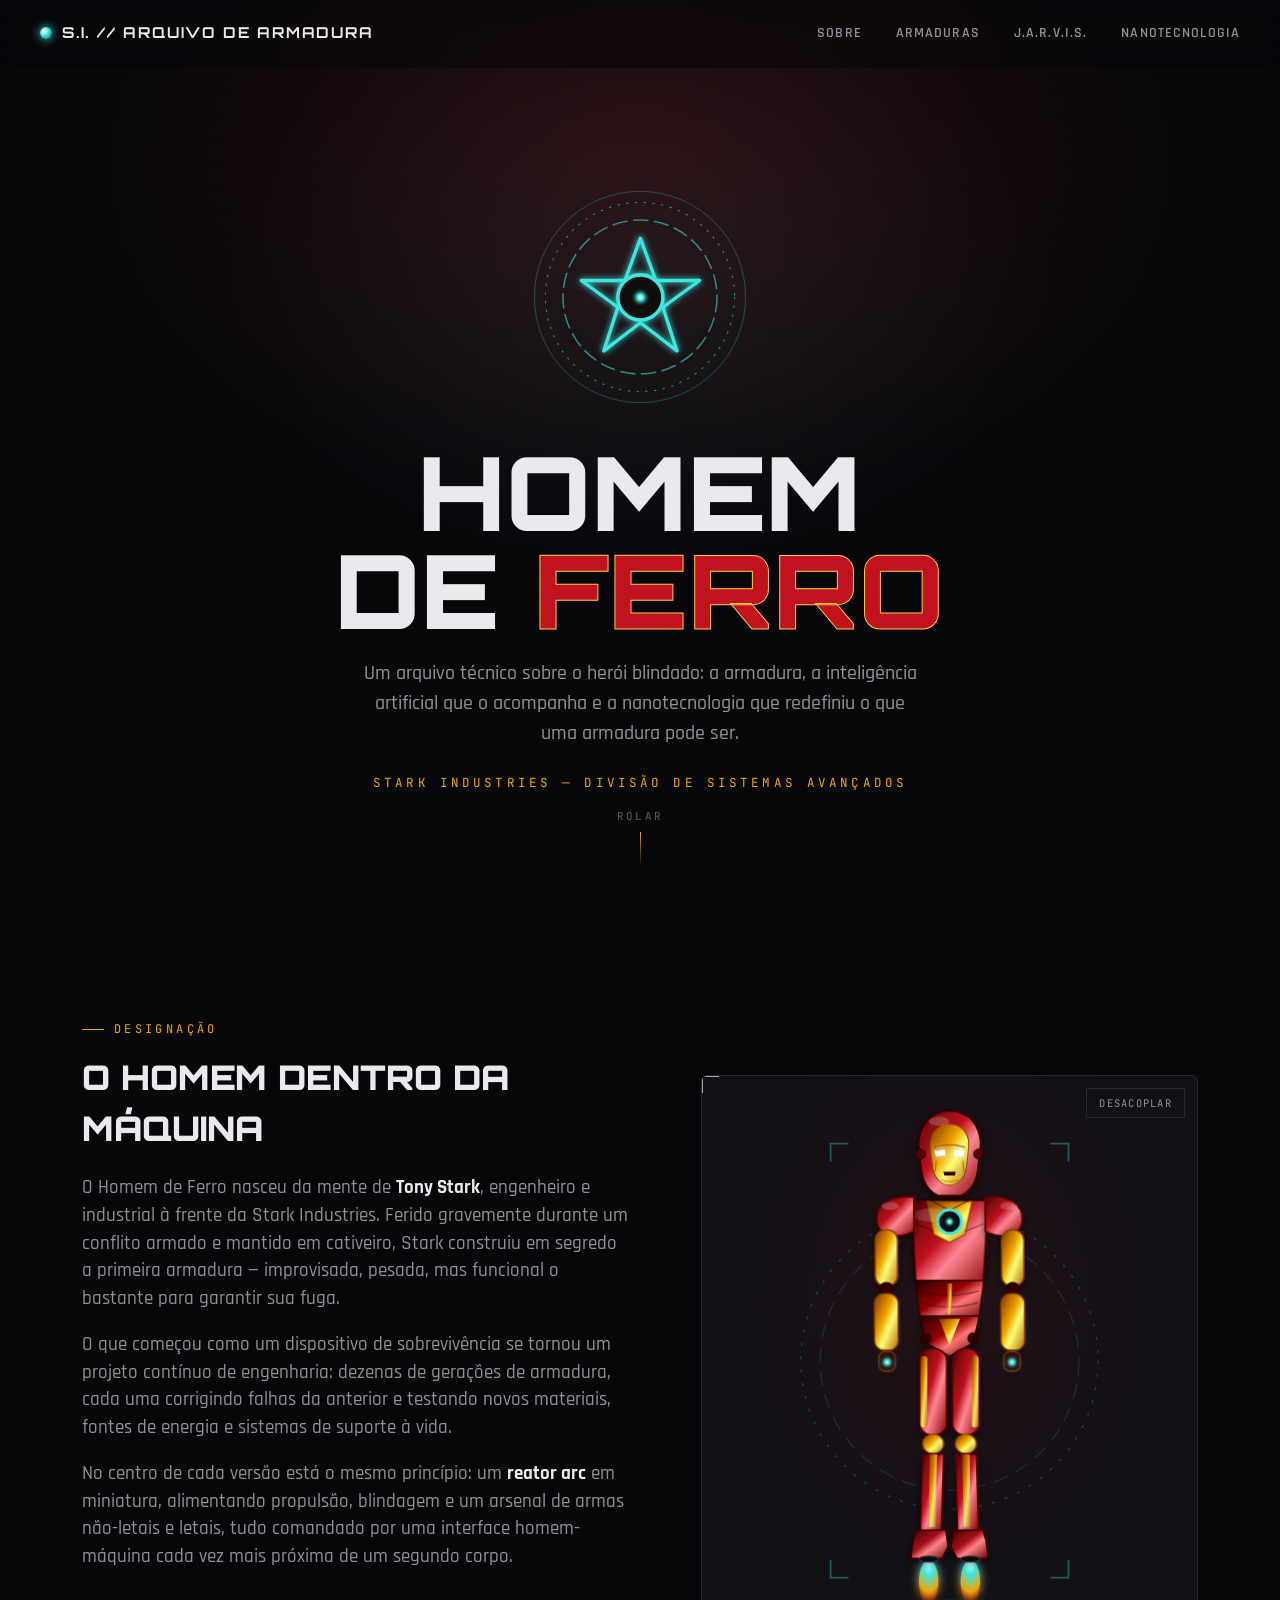
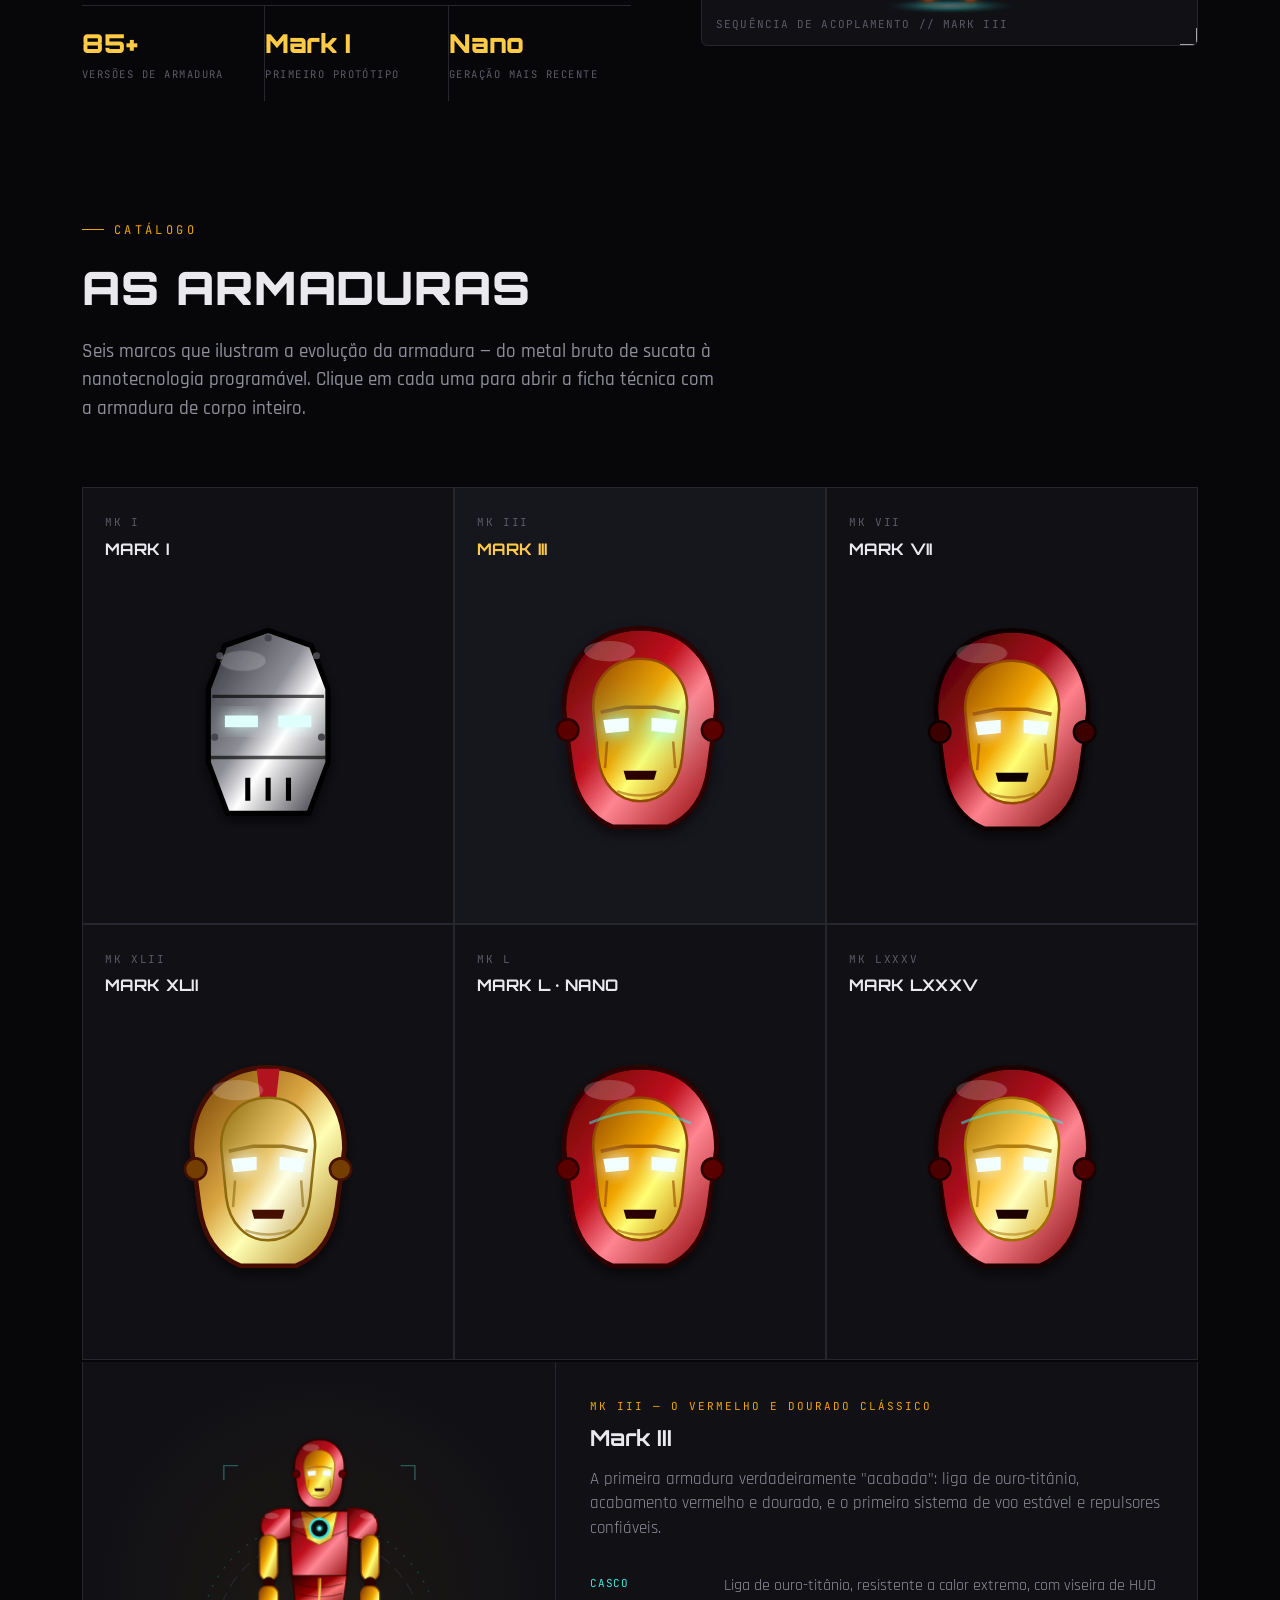
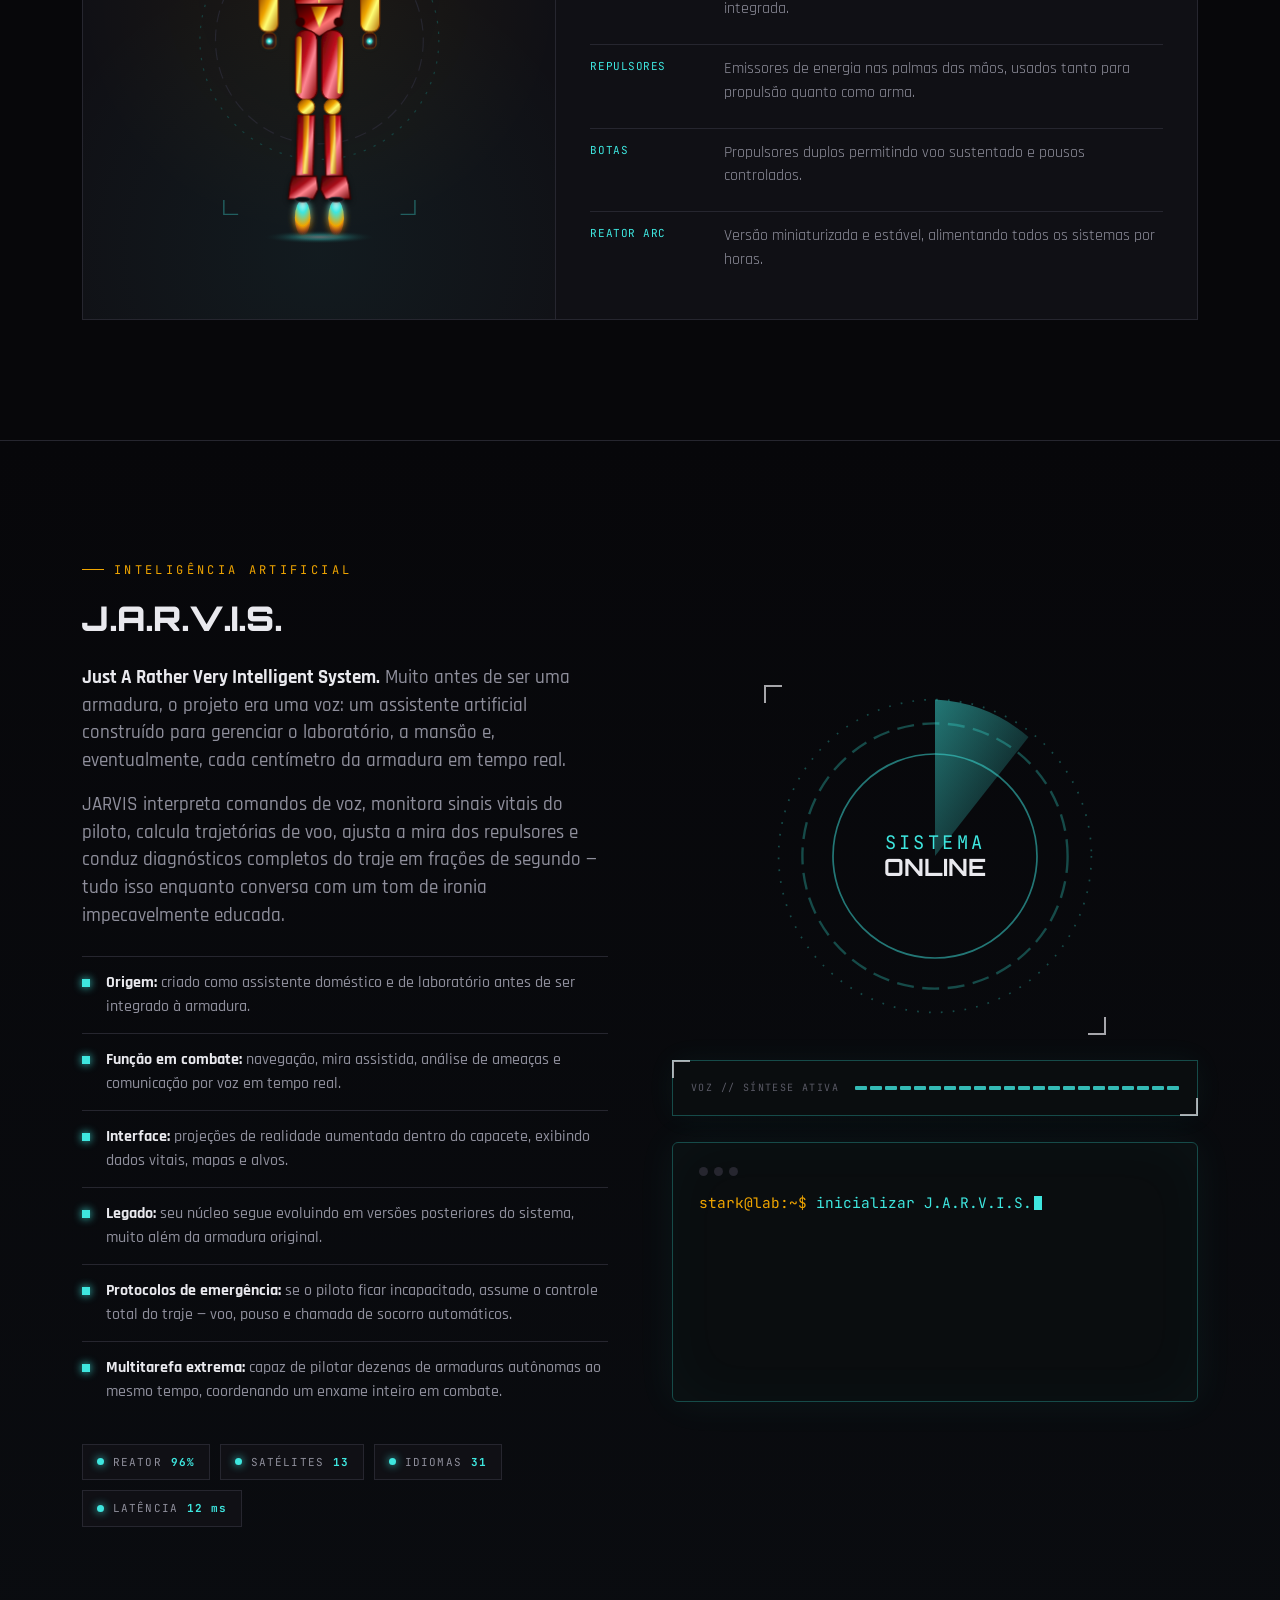
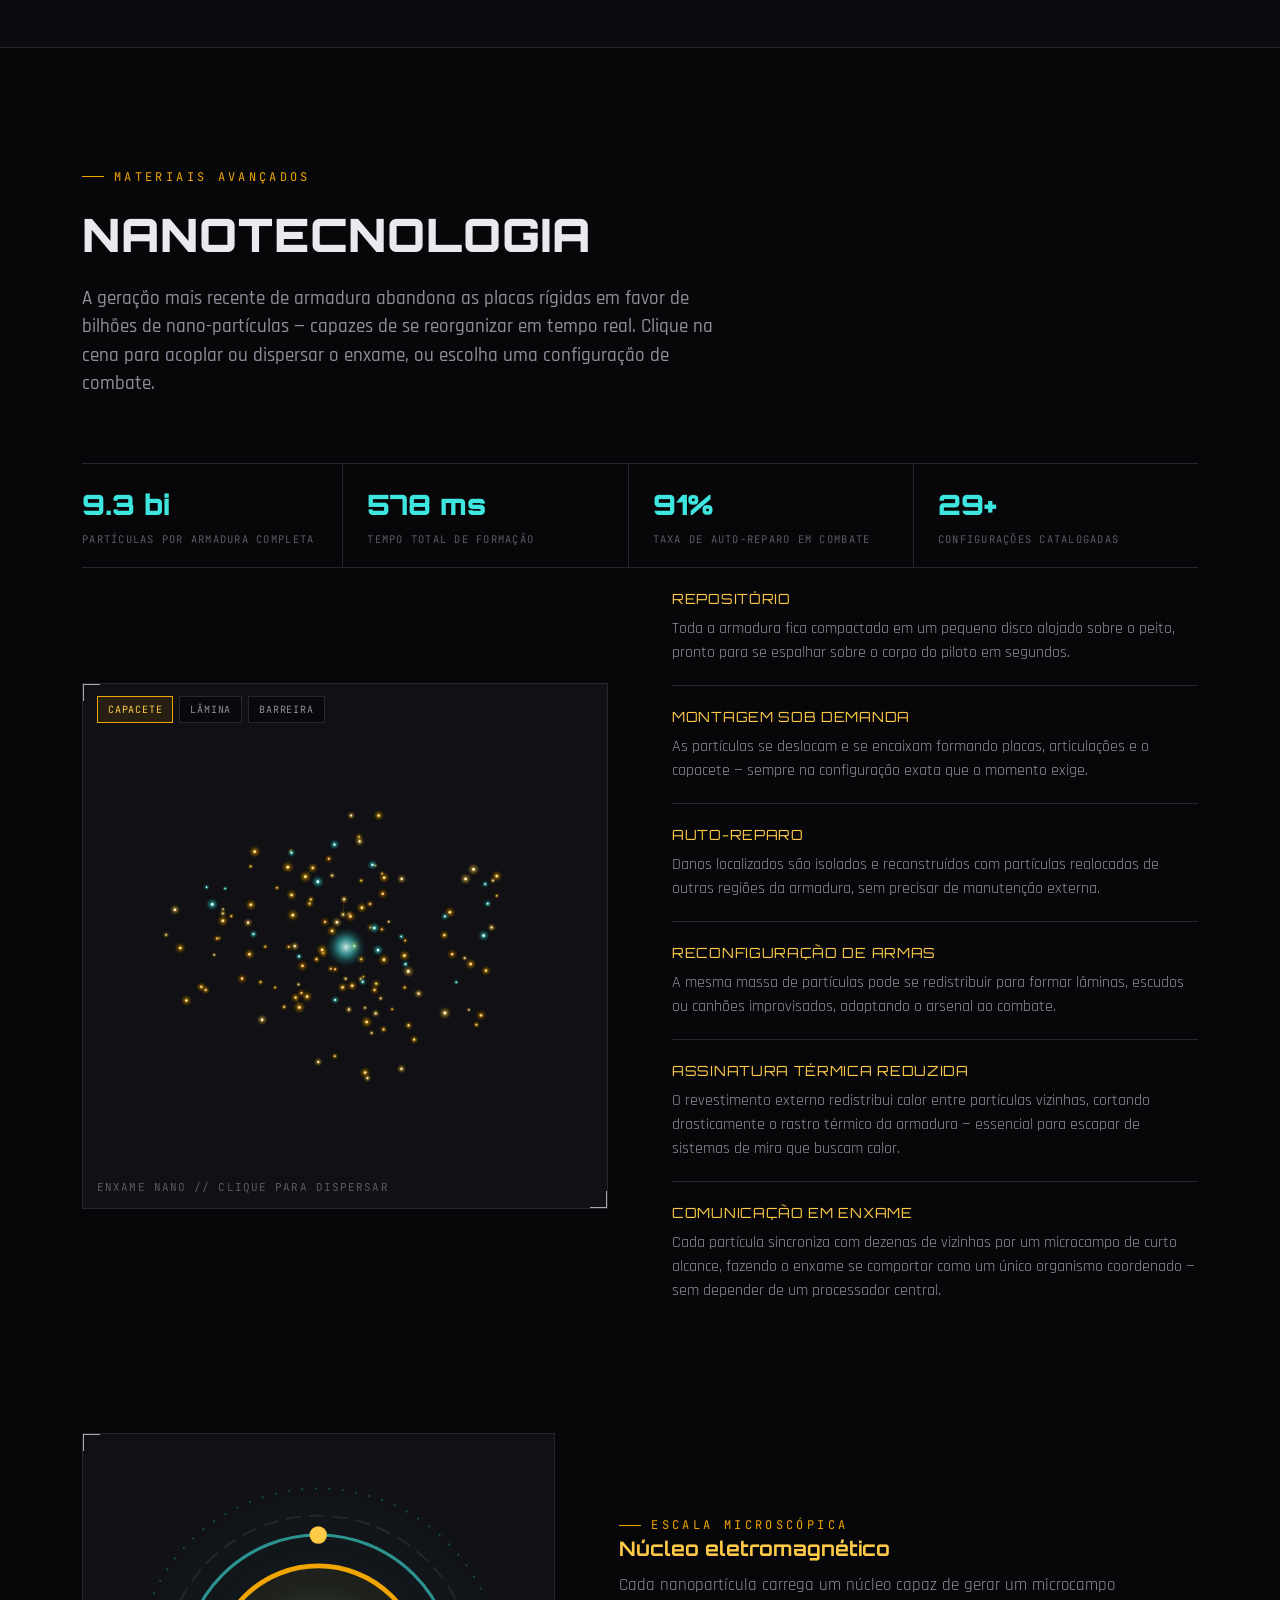
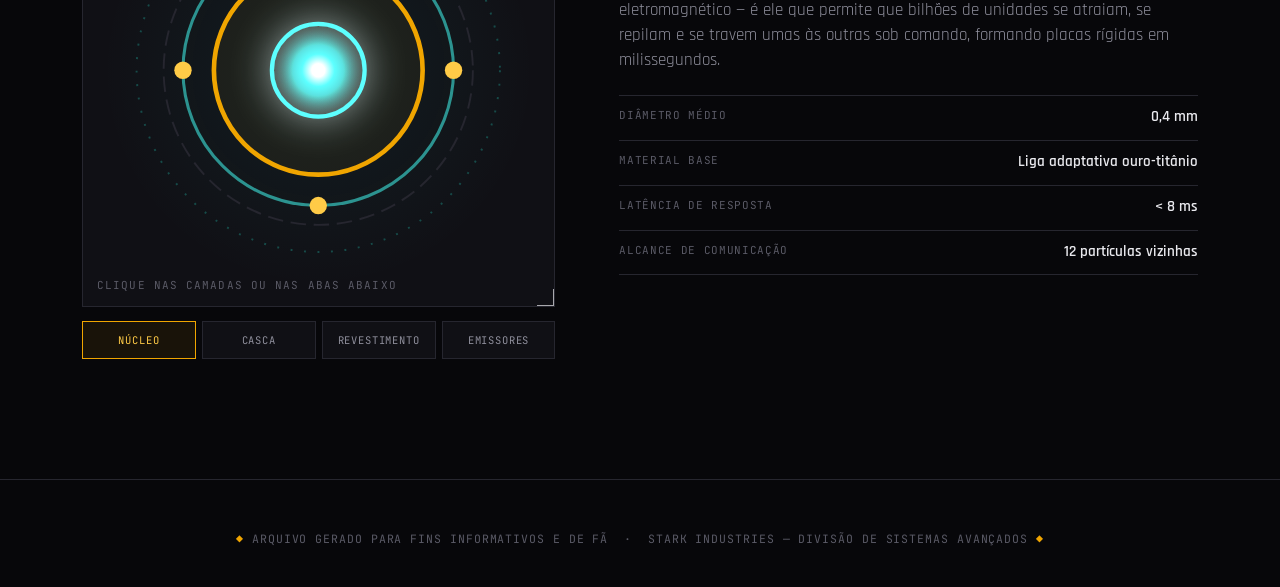
==== index.html @ cdb66a42 "Add files via upload" ====
<!DOCTYPE html>
<html lang="pt-BR">
<head>
<meta charset="UTF-8">
<meta name="viewport" content="width=device-width, initial-scale=1.0">
<title>HOMEM DE FERRO — Arquivo Técnico</title>

<!-- Favicon: reator arc em SVG inline, sem depender de arquivo externo -->
<link rel="icon" type="image/svg+xml" href="data:image/svg+xml,%3Csvg xmlns='http://www.w3.org/2000/svg' viewBox='0 0 100 100'%3E%3Crect width='100' height='100' fill='%2307070a'/%3E%3Cpolygon points='50,8 61,38 92,38 66,57 76,88 50,68 24,88 34,57 8,38 39,38' fill='none' stroke='%233ee6df' stroke-width='3'/%3E%3Ccircle cx='50' cy='50' r='15' fill='%230a0d0f' stroke='%233ee6df' stroke-width='3'/%3E%3Ccircle cx='50' cy='50' r='6' fill='%233ee6df'/%3E%3C/svg%3E">

<!-- Open Graph / redes sociais (WhatsApp, Discord, Facebook) -->
<meta property="og:type" content="website">
<meta property="og:url" content="https://homem-de-ferro-alpha.vercel.app/">
<meta property="og:title" content="HOMEM DE FERRO — Arquivo Técnico">
<meta property="og:description" content="Um arquivo técnico de fã sobre a armadura, o J.A.R.V.I.S. e a nanotecnologia. Stark Industries — Divisão de Sistemas Avançados.">
<meta property="og:image" content="https://homem-de-ferro-alpha.vercel.app/og-image.png">
<meta property="og:image:width" content="1200">
<meta property="og:image:height" content="630">
<meta property="og:locale" content="pt_BR">

<!-- Twitter / X -->
<meta name="twitter:card" content="summary_large_image">
<meta name="twitter:title" content="HOMEM DE FERRO — Arquivo Técnico">
<meta name="twitter:description" content="Um arquivo técnico de fã sobre a armadura, o J.A.R.V.I.S. e a nanotecnologia.">
<meta name="twitter:image" content="https://homem-de-ferro-alpha.vercel.app/og-image.png">

<style>
@import url('https://fonts.googleapis.com/css2?family=Orbitron:wght@500;700;900&family=Rajdhani:wght@400;500;600;700&family=JetBrains+Mono:wght@400;500;700&display=swap');

:root{
  --bg:#07070a;
  --bg-panel:#101015;
  --bg-panel-2:#16161d;
  --line:#26262f;
  --stark-red:#c1121f;
  --stark-red-dim:#5c0a10;
  --gold:#f0a500;
  --gold-bright:#ffcb47;
  --cyan:#3ee6df;
  --cyan-dim:#164b49;
  --text:#e9e9ee;
  --text-dim:#8f8f9c;
  --text-faint:#5a5a66;
}
*{box-sizing:border-box; margin:0; padding:0;}
html{scroll-behavior:smooth;}
body{
  background:var(--bg);
  color:var(--text);
  font-family:'Rajdhani', sans-serif;
  font-size:18px;
  line-height:1.5;
  overflow-x:hidden;
}
::selection{background:var(--stark-red); color:#fff;}

h1,h2,h3,.font-display{font-family:'Orbitron', sans-serif;}
.mono{font-family:'JetBrains Mono', monospace;}

@media (prefers-reduced-motion: reduce){
  *{animation-duration:0.01ms !important; animation-iteration-count:1 !important; transition-duration:0.01ms !important;}
}

/* ---------- utility ---------- */
.wrap{max-width:1180px; margin:0 auto; padding:0 32px;}
@media(max-width:640px){.wrap{padding:0 20px;}}
.eyebrow{
  font-family:'JetBrains Mono', monospace;
  font-size:12px;
  letter-spacing:.28em;
  text-transform:uppercase;
  color:var(--gold);
  display:flex; align-items:center; gap:10px;
}
.eyebrow::before{content:""; width:22px; height:1px; background:var(--gold);}
.section{padding:120px 0; position:relative;}
.section-head{max-width:640px; margin-bottom:64px;}
.section-head h2{font-size:clamp(30px,4vw,46px); font-weight:900; letter-spacing:.02em; margin:14px 0 16px; text-transform:uppercase;}
.section-head p{color:var(--text-dim); font-size:19px; font-weight:500;}
@media(max-width:640px){
  .section{padding:72px 0;}
  .section-head{margin-bottom:40px;}
  .section-head p{font-size:17px;}
}
.corner-frame{position:relative;}
.corner-frame::before,.corner-frame::after{content:""; position:absolute; width:16px; height:16px; border-color:var(--gold); opacity:.7;}
.corner-frame::before{top:-1px; left:-1px; border-top:2px solid; border-left:2px solid;}
.corner-frame::after{bottom:-1px; right:-1px; border-bottom:2px solid; border-right:2px solid;}

/* ---------- scanline overlay ---------- */
.scan-overlay{
  pointer-events:none; position:fixed; inset:0; z-index:60; opacity:.035;
  background:repeating-linear-gradient(to bottom, #fff 0px, #fff 1px, transparent 1px, transparent 3px);
  mix-blend-mode:overlay;
}

/* ---------- specular / metal helpers ---------- */
.specular-highlight{fill:#ffffff; mix-blend-mode:screen; pointer-events:none;}

/* ---------- nav ---------- */
nav{
  position:fixed; top:0; left:0; right:0; z-index:50;
  display:flex; align-items:center; justify-content:space-between;
  padding:22px 40px;
  backdrop-filter:blur(10px);
  background:rgba(7,7,10,.55);
  border-bottom:1px solid transparent;
  transition:border-color .3s, background .3s;
}
nav.scrolled{border-bottom-color:var(--line); background:rgba(7,7,10,.85);}
.logo{display:flex; align-items:center; gap:10px; font-family:'Orbitron'; font-weight:700; font-size:15px; letter-spacing:.12em; color:var(--text); white-space:nowrap;}
@media(max-width:480px){.logo{font-size:11px; letter-spacing:.06em; gap:7px;}}
.logo .dot{width:12px; height:12px; border-radius:50%; background:radial-gradient(circle at 35% 35%, #fff, var(--cyan) 40%, var(--cyan-dim)); box-shadow:0 0 10px var(--cyan);}
.navlinks{display:flex; gap:34px; font-size:14px; letter-spacing:.08em; text-transform:uppercase;}
.navlinks .navlink{background:none; border:none; padding:0; font:inherit; color:var(--text-dim); text-decoration:none; font-weight:600; transition:color .2s; position:relative; cursor:pointer; text-transform:uppercase; letter-spacing:.08em;}
.navlinks .navlink:hover{color:var(--gold-bright);}

.nav-burger{display:none; flex-direction:column; justify-content:center; gap:5px; width:32px; height:32px; background:none; border:none; cursor:pointer; padding:0;}
.nav-burger span{display:block; width:100%; height:2px; background:var(--text); transition:transform .25s ease, opacity .25s ease;}
.nav-burger[aria-expanded="true"] span:nth-child(1){transform:translateY(7px) rotate(45deg);}
.nav-burger[aria-expanded="true"] span:nth-child(2){opacity:0;}
.nav-burger[aria-expanded="true"] span:nth-child(3){transform:translateY(-7px) rotate(-45deg);}

@media(max-width:760px){
  nav{padding:18px 20px;}
  .nav-burger{display:flex;}
  .navlinks{
    display:flex; flex-direction:column; gap:0; position:absolute; top:100%; left:0; right:0;
    background:rgba(7,7,10,.97); border-bottom:1px solid var(--line);
    max-height:0; overflow:hidden; opacity:0; transition:max-height .35s ease, opacity .3s ease;
  }
  .navlinks.open{max-height:320px; opacity:1;}
  .navlinks .navlink{padding:16px 24px; width:100%; text-align:left; border-top:1px solid var(--line); font-size:15px;}
}

/* ---------- hero ---------- */
.hero{
  min-height:100svh; display:flex; flex-direction:column; align-items:center; justify-content:center;
  position:relative; text-align:center; padding:140px 24px 60px;
  background:
    radial-gradient(ellipse 900px 600px at 50% 18%, rgba(193,18,31,.18), transparent 60%),
    radial-gradient(ellipse 700px 500px at 50% 30%, rgba(62,230,223,.08), transparent 60%),
    var(--bg);
}
.hero::before{ /* subtle grid */
  content:""; position:absolute; inset:0; opacity:.35;
  background-image:linear-gradient(rgba(255,255,255,.025) 1px, transparent 1px), linear-gradient(90deg, rgba(255,255,255,.025) 1px, transparent 1px);
  background-size:52px 52px;
  mask-image:radial-gradient(ellipse 700px 500px at 50% 30%, black, transparent 75%);
}
.reactor-wrap{position:relative; width:220px; height:220px; margin-bottom:36px; cursor:pointer;}
@media(max-width:480px){
  .hero{padding:110px 20px 50px;}
  .reactor-wrap{width:150px; height:150px; margin-bottom:24px;}
}
.reactor-rings{width:100%; height:100%;}
.reactor-rings .ring{fill:none; stroke:var(--cyan); opacity:.55;}
.reactor-rings .r1{stroke-width:1; stroke-dasharray:2 6; animation:spin 24s linear infinite;}
.reactor-rings .r2{stroke-width:1.4; stroke-dasharray:14 5; animation:spin 16s linear infinite reverse;}
.reactor-rings .r3{stroke-width:.8; opacity:.3; animation:spin 40s linear infinite;}
@keyframes spin{to{transform:rotate(360deg);}}
.reactor-core{position:absolute; inset:0; display:flex; align-items:center; justify-content:center;}
.reactor-core svg{width:64%; height:64%;}
.reactor-core .glow{animation:pulse 2.6s ease-in-out infinite;}
@keyframes pulse{
  0%,100%{filter:drop-shadow(0 0 10px var(--cyan)) drop-shadow(0 0 26px rgba(62,230,223,.5));}
  50%{filter:drop-shadow(0 0 20px var(--cyan)) drop-shadow(0 0 46px rgba(62,230,223,.75));}
}
.hero-title{font-size:clamp(44px,8vw,104px); font-weight:900; letter-spacing:.01em; line-height:.95; text-transform:uppercase;}
.hero-title .accent{color:var(--stark-red); -webkit-text-stroke:1px var(--gold-bright); }
.hero-sub{margin-top:20px; max-width:560px; color:var(--text-dim); font-size:20px; font-weight:500;}
.hero-tag{margin-top:26px; font-family:'JetBrains Mono'; font-size:12.5px; letter-spacing:.25em; color:var(--gold); text-transform:uppercase;}
.scroll-cue{position:absolute; bottom:34px; left:50%; transform:translateX(-50%); display:flex; flex-direction:column; align-items:center; gap:8px; color:var(--text-faint); font-family:'JetBrains Mono'; font-size:11px; letter-spacing:.2em;}
.scroll-cue .bar{width:1px; height:34px; background:linear-gradient(var(--gold), transparent); animation:dropcue 1.8s ease-in-out infinite;}
@keyframes dropcue{0%{opacity:0; transform:translateY(-8px);}50%{opacity:1;}100%{opacity:0; transform:translateY(8px);}}

/* ---------- about / suit-up ---------- */
.about-grid{display:grid; grid-template-columns:1.05fr .95fr; gap:70px; align-items:center;}
@media(max-width:900px){.about-grid{grid-template-columns:1fr;}}
.about-text p{color:var(--text-dim); font-size:18.5px; margin-bottom:18px; font-weight:500;}
.about-text strong{color:var(--text); font-weight:700;}
.stat-row{display:flex; gap:0; margin-top:34px; border-top:1px solid var(--line);}
.stat{flex:1; padding:18px 0; border-right:1px solid var(--line);}
.stat:last-child{border-right:none;}
.stat .num{font-family:'Orbitron'; font-weight:900; font-size:26px; color:var(--gold-bright);}
.stat .lbl{font-family:'JetBrains Mono'; font-size:10.5px; letter-spacing:.14em; color:var(--text-faint); text-transform:uppercase; margin-top:4px;}

.suitup-stage{
  position:relative; aspect-ratio:1/1.15; background:radial-gradient(ellipse at 50% 40%, rgba(193,18,31,.10), transparent 65%), var(--bg-panel);
  border:1px solid var(--line); border-radius:6px; overflow:hidden;
  display:flex; align-items:center; justify-content:center;
}
.suitup-stage svg{height:94%; width:auto; max-width:100%;}
.stage-caption{position:absolute; left:14px; bottom:12px; font-family:'JetBrains Mono'; font-size:11px; color:var(--text-faint); letter-spacing:.1em;}
.stage-btn{position:absolute; top:12px; right:12px; background:transparent; border:1px solid var(--line); color:var(--text-dim); font-family:'JetBrains Mono'; font-size:10.5px; letter-spacing:.12em; padding:7px 12px; cursor:pointer; text-transform:uppercase; transition:all .2s; z-index:2;}
.stage-btn:hover{border-color:var(--gold); color:var(--gold-bright);}

/* ---------- armors ---------- */
.armor-grid{display:grid; grid-template-columns:repeat(3,1fr); gap:2px; background:var(--line); border:1px solid var(--line);}
@media(max-width:860px){.armor-grid{grid-template-columns:repeat(2,1fr);}}
@media(max-width:560px){.armor-grid{grid-template-columns:1fr;}}
.armor-card{
  background:var(--bg-panel); padding:26px 22px 22px; cursor:pointer; position:relative;
  transition:background .2s;
}
.armor-card:hover, .armor-card.active{background:var(--bg-panel-2);}
.armor-card .mark-id{font-family:'JetBrains Mono'; font-size:11px; color:var(--text-faint); letter-spacing:.15em;}
.armor-card .mark-name{font-family:'Orbitron'; font-size:16px; font-weight:700; margin:6px 0 14px; text-transform:uppercase; letter-spacing:.02em;}
.armor-card .icon-box{width:100%; aspect-ratio:1/1; display:flex; align-items:center; justify-content:center; position:relative; overflow:hidden;}
.armor-card .icon-box::after{
  content:""; position:absolute; left:6%; right:6%; top:6%; height:2px;
  background:linear-gradient(90deg, transparent, rgba(62,230,223,.85), transparent);
  opacity:0; pointer-events:none;
}
.armor-card:hover .icon-box::after{opacity:1; animation:cardScan 1.6s ease-in-out infinite;}
@keyframes cardScan{0%{top:6%;}50%{top:92%;}100%{top:6%;}}
.armor-card svg{width:78%; height:78%; transition:filter .25s, transform .35s cubic-bezier(.2,.8,.3,1.2);}
.armor-card:hover svg{filter:brightness(1.12); transform:translateY(-4px);}
.armor-card.active svg{transform:translateY(-2px);}
.armor-card .hd-eye{transition:filter .25s;}
.armor-card:hover .hd-eye, .armor-card.active .hd-eye{filter:drop-shadow(0 0 3px #9ffffa) drop-shadow(0 0 9px #3ee6df);}
.armor-card.active .mark-name{color:var(--gold-bright);}

.armor-detail{
  margin-top:2px; border:1px solid var(--line); border-top:none; background:var(--bg-panel);
  display:grid; grid-template-columns:.85fr 1.15fr; overflow:hidden;
  max-height:0; opacity:0; transition:max-height .45s ease, opacity .35s ease;
}
.armor-detail.open{max-height:1400px; opacity:1;}
@media(max-width:800px){.armor-detail{grid-template-columns:1fr;}}
.armor-detail-visual{
  position:relative; padding:34px 20px; display:flex; align-items:center; justify-content:center;
  border-right:1px solid var(--line); min-height:480px;
  background:radial-gradient(circle at 50% 42%, rgba(240,165,0,.06), transparent 60%), radial-gradient(circle at 50% 88%, rgba(62,230,223,.05), transparent 55%);
}
@media(max-width:800px){.armor-detail-visual{border-right:none; border-bottom:1px solid var(--line);}}
.armor-detail-visual svg{width:auto; height:430px; max-width:100%;}
.armor-detail-info{padding:36px 34px;}
.armor-detail-info .desig{font-family:'JetBrains Mono'; font-size:11px; letter-spacing:.18em; color:var(--gold); text-transform:uppercase; margin-bottom:6px;}
.armor-detail-info h4{font-family:'Orbitron'; font-size:22px; margin-bottom:14px;}
.armor-detail-info>p{color:var(--text-dim); font-size:16.5px; margin-bottom:20px;}
.part-list{list-style:none; display:flex; flex-direction:column; gap:12px;}
.part-list li{display:flex; gap:14px; padding:12px 0; border-top:1px solid var(--line);}
.part-list li:first-child{border-top:none;}
.part-tag{font-family:'JetBrains Mono'; font-size:11px; color:var(--cyan); min-width:120px; letter-spacing:.05em; padding-top:1px;}
.part-desc{color:var(--text-dim); font-size:15.5px; flex:1;}
.part-desc strong{color:var(--text); font-weight:700;}
@media(max-width:520px){
  .armor-detail-visual{min-height:auto; padding:26px 12px;}
  .armor-detail-visual svg{height:300px;}
  .armor-detail-info{padding:28px 20px;}
  .part-list li{flex-direction:column; gap:5px;}
  .part-tag{min-width:0;}
}

/* ---------- full-body armor rig (ficha técnica + palco de acoplamento) ---------- */
.fb-float{animation:fbFloat 4.6s ease-in-out infinite;}
@keyframes fbFloat{0%,100%{transform:translateY(0);}50%{transform:translateY(-8px);}}
.fb-scene .fb-part, .fb-scene .fb-sub-l, .fb-scene .fb-sub-r{transform-box:fill-box; transform-origin:center;}
.fb-scene .fb-part{opacity:0;}

/* montagem: cada região chega de uma direção, capacete por último (estilo suit-up do filme) */
.fb-scene.assembled .fb-d1{animation:fbInCore .55s cubic-bezier(.18,.85,.24,1.12) both; animation-delay:.05s;}
.fb-scene.assembled .fb-d3{animation:fbInFade .5s ease both; animation-delay:.18s;}
.fb-scene.assembled .fb-d3 .fb-sub-l{animation:fbInLeft .5s cubic-bezier(.18,.85,.24,1.12) both; animation-delay:.18s;}
.fb-scene.assembled .fb-d3 .fb-sub-r{animation:fbInRight .5s cubic-bezier(.18,.85,.24,1.12) both; animation-delay:.18s;}
.fb-scene.assembled .fb-d4{animation:fbInFade .55s ease both; animation-delay:.32s;}
.fb-scene.assembled .fb-d4 .fb-sub-l{animation:fbInLeft .55s cubic-bezier(.18,.85,.24,1.12) both; animation-delay:.32s;}
.fb-scene.assembled .fb-d4 .fb-sub-r{animation:fbInRight .55s cubic-bezier(.18,.85,.24,1.12) both; animation-delay:.32s;}
.fb-scene.assembled .fb-d5{animation:fbInCore .45s cubic-bezier(.18,.85,.24,1.12) both; animation-delay:.44s;}
.fb-scene.assembled .fb-d6{animation:fbInBottom .5s cubic-bezier(.18,.85,.24,1.12) both; animation-delay:.54s;}
.fb-scene.assembled .fb-d7{animation:fbInBottom .55s cubic-bezier(.18,.85,.24,1.12) both; animation-delay:.64s;}
.fb-scene.assembled .fb-d2{animation:fbInTop .6s cubic-bezier(.18,.85,.24,1.12) both; animation-delay:.82s;}
@keyframes fbInCore{0%{opacity:0; transform:scale(.7);}70%{opacity:1; transform:scale(1.03);}100%{opacity:1; transform:none;}}
@keyframes fbInTop{0%{opacity:0; transform:translateY(-70px) scale(.9);}70%{opacity:1; transform:translateY(4px) scale(1.01);}100%{opacity:1; transform:none;}}
@keyframes fbInBottom{0%{opacity:0; transform:translateY(60px) scale(.92);}70%{opacity:1; transform:translateY(-3px);}100%{opacity:1; transform:none;}}
@keyframes fbInFade{0%{opacity:0;}100%{opacity:1;}}
@keyframes fbInLeft{0%{transform:translateX(-52px) rotate(-6deg);}70%{transform:translateX(4px);}100%{transform:none;}}
@keyframes fbInRight{0%{transform:translateX(52px) rotate(6deg);}70%{transform:translateX(-4px);}100%{transform:none;}}

/* desacoplamento: capacete sai primeiro, torso por último */
.fb-scene.disarming .fb-part{animation:fbOut .45s ease both;}
.fb-scene.disarming .fb-d2{animation-delay:0s;}
.fb-scene.disarming .fb-d7{animation-delay:.1s;}
.fb-scene.disarming .fb-d6{animation-delay:.18s;}
.fb-scene.disarming .fb-d5{animation-delay:.26s;}
.fb-scene.disarming .fb-d4{animation:fbOutFade .45s ease both; animation-delay:.34s;}
.fb-scene.disarming .fb-d4 .fb-sub-l{animation:fbOutLeft .45s ease both; animation-delay:.34s;}
.fb-scene.disarming .fb-d4 .fb-sub-r{animation:fbOutRight .45s ease both; animation-delay:.34s;}
.fb-scene.disarming .fb-d3{animation:fbOutFade .45s ease both; animation-delay:.42s;}
.fb-scene.disarming .fb-d3 .fb-sub-l{animation:fbOutLeft .45s ease both; animation-delay:.42s;}
.fb-scene.disarming .fb-d3 .fb-sub-r{animation:fbOutRight .45s ease both; animation-delay:.42s;}
.fb-scene.disarming .fb-d1{animation-delay:.52s;}
@keyframes fbOut{0%{opacity:1; transform:none;}100%{opacity:0; transform:translateY(-46px) scale(.9);}}
@keyframes fbOutFade{0%{opacity:1;}100%{opacity:0;}}
@keyframes fbOutLeft{0%{transform:none;}100%{transform:translateX(-52px) rotate(-5deg);}}
@keyframes fbOutRight{0%{transform:none;}100%{transform:translateX(52px) rotate(5deg);}}

.fb-fx{opacity:0; transition:opacity .5s ease 1.2s;}
.fb-scene.assembled .fb-fx{opacity:1;}
.fb-scene.disarming .fb-fx{opacity:0; transition:opacity .15s ease 0s;}
.fb-flame{transform-box:fill-box; transform-origin:50% 0%; animation:fbFlame .24s ease-in-out infinite alternate;}
@keyframes fbFlame{from{transform:scaleY(.72) scaleX(.9); opacity:.65;} to{transform:scaleY(1.28) scaleX(1.06); opacity:1;}}
.fb-palm{animation:fbPalm 1.5s ease-in-out infinite;}
@keyframes fbPalm{0%,100%{opacity:.45;}50%{opacity:1;}}
.fb-eyes{animation:fbEyes 4.2s linear infinite;}
@keyframes fbEyes{0%,90%,96%,100%{opacity:1;}93%{opacity:.3;}}
.fb-reactor{animation:pulse 2.6s ease-in-out infinite;}
.fb-ring{transform-box:fill-box; transform-origin:center; animation:spin 22s linear infinite;}
.fb-ring2{transform-box:fill-box; transform-origin:center; animation:spin 34s linear infinite reverse;}
.fb-seam{animation:fbSeam 2.8s ease-in-out infinite;}
@keyframes fbSeam{0%,100%{opacity:.25;}50%{opacity:.8;}}
.fb-ground{transform-box:fill-box; transform-origin:center; animation:fbGround 4.6s ease-in-out infinite;}
@keyframes fbGround{0%,100%{opacity:.35; transform:scaleX(1);}50%{opacity:.6; transform:scaleX(.9);}}
.fb-shine{opacity:0; transform:translateX(-24px) skewX(-14deg);}
.fb-scene.assembled .fb-shine{animation:fbShine 5.5s ease-in-out 1.6s infinite;}
@keyframes fbShine{
  0%{transform:translateX(-24px) skewX(-14deg); opacity:0;}
  5%{opacity:.55;}
  13%{opacity:0;}
  100%{transform:translateX(80px) skewX(-14deg); opacity:0;}
}

/* ---------- jarvis ---------- */
.jarvis-section{background:linear-gradient(180deg, var(--bg) 0%, #0a0c10 100%); border-top:1px solid var(--line); border-bottom:1px solid var(--line);}
.jarvis-grid{display:grid; grid-template-columns:1fr 1fr; gap:64px; align-items:center;}
@media(max-width:900px){.jarvis-grid{grid-template-columns:1fr;}}
.terminal{
  background:#0a0d0f; border:1px solid var(--cyan-dim); border-radius:6px; padding:24px 26px; font-family:'JetBrains Mono'; font-size:14.5px;
  box-shadow:0 0 40px rgba(62,230,223,.06), inset 0 0 60px rgba(62,230,223,.03);
  min-height:260px;
}
.terminal .bar{display:flex; gap:6px; margin-bottom:16px;}
.terminal .bar span{width:9px; height:9px; border-radius:50%; background:var(--line);}
.term-line{color:var(--cyan); margin-bottom:10px; opacity:0; white-space:pre-wrap;}
.term-line.show{opacity:1;}
.term-line .caret{display:inline-block; width:8px; height:14px; background:var(--cyan); margin-left:2px; vertical-align:-2px; animation:blink 1s steps(1) infinite;}
@keyframes blink{50%{opacity:0;}}
.term-prompt{color:var(--gold);}

.hud-ring-wrap{position:relative; width:100%; max-width:340px; aspect-ratio:1/1; margin:0 auto;}
.hud-ring-wrap svg{width:100%; height:100%;}
.hud-ring-wrap .sweep{animation:spin 5s linear infinite; transform-origin:100px 100px;}
.hud-ring-wrap .ring-slow{animation:spin 30s linear infinite;}
.hud-ring-wrap .ring-rev{animation:spin 22s linear infinite reverse;}
.jarvis-text p{color:var(--text-dim); font-size:18.5px; margin-bottom:16px; font-weight:500;}
.jarvis-facts{display:flex; flex-direction:column; gap:0; margin-top:26px;}
.jarvis-fact{
  display:flex; gap:16px; padding:14px 0; border-top:1px solid var(--line);
  opacity:0; transform:translateX(-16px); transition:opacity .5s ease, transform .5s ease;
}
.jarvis-facts.in-view .jarvis-fact{opacity:1; transform:none;}
.jarvis-facts.in-view .jarvis-fact:nth-child(1){transition-delay:.05s;}
.jarvis-facts.in-view .jarvis-fact:nth-child(2){transition-delay:.15s;}
.jarvis-facts.in-view .jarvis-fact:nth-child(3){transition-delay:.25s;}
.jarvis-facts.in-view .jarvis-fact:nth-child(4){transition-delay:.35s;}
.jarvis-facts.in-view .jarvis-fact:nth-child(5){transition-delay:.45s;}
.jarvis-facts.in-view .jarvis-fact:nth-child(6){transition-delay:.55s;}
.jarvis-fact .ic{width:8px; height:8px; margin-top:8px; background:var(--cyan); box-shadow:0 0 8px var(--cyan); flex-shrink:0;}
.jarvis-fact p{margin:0; color:var(--text-dim); font-size:16px;}
.jarvis-fact strong{color:var(--text);}

/* chips de telemetria do JARVIS */
.jarvis-status{display:flex; flex-wrap:wrap; gap:10px; margin-top:26px;}
.j-chip{
  display:flex; align-items:center; gap:9px; border:1px solid var(--line); background:var(--bg-panel);
  padding:9px 14px; font-family:'JetBrains Mono'; font-size:11px; letter-spacing:.1em; color:var(--text-dim);
}
.j-chip b{color:var(--cyan); font-weight:700;}
.j-dot{width:7px; height:7px; border-radius:50%; background:var(--cyan); box-shadow:0 0 8px var(--cyan); animation:jdot 1.6s ease-in-out infinite;}
.j-chip:nth-child(2) .j-dot{animation-delay:.4s;}
.j-chip:nth-child(3) .j-dot{animation-delay:.8s;}
.j-chip:nth-child(4) .j-dot{animation-delay:1.2s;}
@keyframes jdot{0%,100%{opacity:.35;}50%{opacity:1;}}

/* equalizer de voz do JARVIS */
.jarvis-voice{
  margin-top:26px; border:1px solid var(--cyan-dim); background:#0a0d0f;
  padding:14px 18px; display:flex; align-items:center; gap:16px;
  box-shadow:0 0 30px rgba(62,230,223,.05);
}
.voice-label{font-family:'JetBrains Mono'; font-size:10px; color:var(--text-faint); letter-spacing:.14em; white-space:nowrap;}
.voice-bars{display:flex; align-items:center; gap:3px; height:26px; flex:1;}
.voice-bars span{flex:1; height:16%; background:var(--cyan); opacity:.8; border-radius:1px; animation:voiceBar 1.1s ease-in-out infinite;}
@keyframes voiceBar{0%,100%{height:14%; opacity:.4;}50%{height:96%; opacity:1;}}
@media(max-width:420px){
  .jarvis-voice{flex-direction:column; align-items:stretch; gap:10px;}
  .voice-bars{width:100%;}
}

/* alvos pulsando no radar */
.hud-ring-wrap .blip{opacity:0; animation:blipPing 5s linear infinite;}
.hud-ring-wrap .b2{animation-delay:1.6s;}
.hud-ring-wrap .b3{animation-delay:3.2s;}
@keyframes blipPing{0%,6%{opacity:0;}10%{opacity:1;}30%{opacity:.25;}45%{opacity:.9;}70%{opacity:0;}100%{opacity:0;}}

/* ---------- nanotech ---------- */
.nano-grid{display:grid; grid-template-columns:1fr 1fr; gap:64px; align-items:center;}
@media(max-width:900px){.nano-grid{grid-template-columns:1fr; }}
.nano-canvas-wrap{position:relative; aspect-ratio:1/1; border:1px solid var(--line); background:var(--bg-panel); overflow:hidden; cursor:pointer;}
#nanoCanvas{width:100%; height:100%; display:block;}
.nano-hint{position:absolute; left:14px; bottom:12px; font-family:'JetBrains Mono'; font-size:11px; color:var(--text-faint); letter-spacing:.1em; pointer-events:none;}
.nano-cards{display:flex; flex-direction:column; gap:0;}
.nano-card{padding:20px 0; border-top:1px solid var(--line);}
.nano-card:first-child{border-top:none;}
.nano-card .n-title{font-family:'Orbitron'; font-size:14px; letter-spacing:.05em; color:var(--gold-bright); margin-bottom:8px; text-transform:uppercase;}
.nano-card p{color:var(--text-dim); font-size:16px;}

/* ---------- nano stats & formation toggle ---------- */
.nano-stats{display:flex; gap:0; margin-top:34px; border-top:1px solid var(--line); border-bottom:1px solid var(--line);}
.nano-stat{flex:1; padding:20px 18px 20px 0;}
.nano-stat:not(:first-child){padding-left:24px; border-left:1px solid var(--line);}
.nano-stat .n-num{font-family:'Orbitron'; font-weight:900; font-size:28px; color:var(--cyan);}
.nano-stat .n-lbl{font-family:'JetBrains Mono'; font-size:10.5px; letter-spacing:.12em; color:var(--text-faint); text-transform:uppercase; margin-top:6px;}
@media(max-width:700px){
  .nano-stats{flex-wrap:wrap;}
  .nano-stat{flex:1 1 50%; border-left:none !important; padding-left:0 !important; border-top:1px solid var(--line); padding-top:16px;}
  .nano-stat:nth-child(-n+2){border-top:none;}
}

.formation-toggle{position:absolute; top:12px; left:14px; display:flex; gap:6px; z-index:2;}
.formation-btn{background:rgba(7,7,10,.65); border:1px solid var(--line); color:var(--text-dim); font-family:'JetBrains Mono'; font-size:10px; letter-spacing:.08em; padding:6px 10px; cursor:pointer; text-transform:uppercase; transition:all .2s;}
.formation-btn:hover{border-color:var(--cyan); color:var(--cyan);}
.formation-btn.active{border-color:var(--gold); color:var(--gold-bright); background:rgba(240,165,0,.1);}

/* ---------- nanoparticle anatomy ---------- */
.anatomy-wrap{margin-top:110px; display:grid; grid-template-columns:.9fr 1.1fr; gap:64px; align-items:center;}
@media(max-width:900px){.anatomy-wrap{grid-template-columns:1fr; margin-top:70px;}}
.anatomy-visual{position:relative; aspect-ratio:1/1; display:flex; align-items:center; justify-content:center; border:1px solid var(--line); background:radial-gradient(circle at 50% 50%, rgba(62,230,223,.07), transparent 65%), var(--bg-panel); overflow:hidden;}
.anatomy-visual svg{width:82%; height:82%;}
.anatomy-part{cursor:pointer; opacity:0; transform:scale(.7); transform-box:fill-box; transform-origin:center; transition:opacity .6s ease, transform .6s cubic-bezier(.17,.85,.2,1.15), filter .25s;}
.anatomy-visual.in-view .anatomy-part{opacity:1; transform:scale(1);}
.anatomy-visual.in-view .anatomy-part[data-part="core"]{transition-delay:.05s;}
.anatomy-visual.in-view .anatomy-part[data-part="shell"]{transition-delay:.16s;}
.anatomy-visual.in-view .anatomy-part[data-part="coating"]{transition-delay:.27s;}
.anatomy-visual.in-view .anatomy-part[data-part="emitters"]{transition-delay:.38s;}
.anatomy-part:hover, .anatomy-part.active{filter:brightness(1.5) drop-shadow(0 0 10px currentColor);}
.anatomy-hint{position:absolute; left:14px; bottom:12px; font-family:'JetBrains Mono'; font-size:11px; color:var(--text-faint); letter-spacing:.1em;}
.anatomy-tabs{display:flex; gap:6px; margin-top:14px; flex-wrap:wrap;}
.anatomy-tab{
  flex:1; min-width:104px; background:var(--bg-panel); border:1px solid var(--line); color:var(--text-dim);
  font-family:'JetBrains Mono'; font-size:10.5px; letter-spacing:.08em; padding:11px 8px;
  cursor:pointer; text-transform:uppercase; transition:all .2s;
}
.anatomy-tab:hover{border-color:var(--cyan); color:var(--cyan);}
.anatomy-tab.active{border-color:var(--gold); color:var(--gold-bright); background:rgba(240,165,0,.08);}
.anatomy-info.anatomy-fade .anatomy-part-name,
.anatomy-info.anatomy-fade .anatomy-part-desc,
.anatomy-info.anatomy-fade .anatomy-specs{animation:anatomyFade .35s ease both;}
@keyframes anatomyFade{0%{opacity:0; transform:translateY(8px);}100%{opacity:1; transform:none;}}
.anatomy-ring-slow{animation:spin 40s linear infinite;}
.anatomy-ring-rev{animation:spin 26s linear infinite reverse;}
.anatomy-core-pulse{animation:pulse 2.6s ease-in-out infinite;}
.anatomy-part-name{font-family:'Orbitron'; font-size:20px; margin-bottom:10px; color:var(--gold-bright);}
.anatomy-part-desc{color:var(--text-dim); font-size:16.5px; min-height:96px;}
.anatomy-specs{list-style:none; display:flex; flex-direction:column; gap:0; margin-top:22px; border-top:1px solid var(--line);}
.anatomy-specs li{display:flex; justify-content:space-between; gap:14px; padding:11px 0; border-bottom:1px solid var(--line); font-size:14.5px;}
.anatomy-specs .spec-k{font-family:'JetBrains Mono'; color:var(--text-faint); letter-spacing:.06em; font-size:11px; text-transform:uppercase;}
.anatomy-specs .spec-v{color:var(--text); font-weight:600; text-align:right;}

/* ---------- footer ---------- */
footer{border-top:1px solid var(--line); padding:50px 0 40px; text-align:center;}
footer p{font-family:'JetBrains Mono'; font-size:11.5px; color:var(--text-faint); letter-spacing:.08em;}
footer .fdot{color:var(--gold);}
</style>
</head>
<body>

<!-- Global reusable SVG defs: gradients & filters used across the page -->
<svg width="0" height="0" style="position:absolute" aria-hidden="true">
  <defs>
    <filter id="dropShadow" x="-40%" y="-40%" width="180%" height="180%">
      <feDropShadow dx="0" dy="2" stdDeviation="2.4" flood-color="#000000" flood-opacity="0.55"/>
    </filter>
    <filter id="softGlow" x="-80%" y="-80%" width="260%" height="260%">
      <feGaussianBlur stdDeviation="3.2" result="blur"/>
      <feMerge><feMergeNode in="blur"/><feMergeNode in="SourceGraphic"/></feMerge>
    </filter>

    <radialGradient id="reactorGlow" cx="50%" cy="50%" r="50%">
      <stop offset="0%" stop-color="#f4fffe"/>
      <stop offset="35%" stop-color="#3ee6df"/>
      <stop offset="100%" stop-color="#0c2f2d" stop-opacity="0"/>
    </radialGradient>
    <radialGradient id="flameGrad" cx="50%" cy="0%" r="100%">
      <stop offset="0%" stop-color="#eafffe"/>
      <stop offset="35%" stop-color="#3ee6df"/>
      <stop offset="72%" stop-color="#f0a500"/>
      <stop offset="100%" stop-color="#c1121f" stop-opacity="0"/>
    </radialGradient>
    <linearGradient id="shineGrad" x1="0" y1="0" x2="1" y2="0">
      <stop offset="0%" stop-color="#ffffff" stop-opacity="0"/>
      <stop offset="50%" stop-color="#ffffff" stop-opacity=".6"/>
      <stop offset="100%" stop-color="#ffffff" stop-opacity="0"/>
    </linearGradient>
  </defs>
</svg>

<div class="scan-overlay"></div>

<nav id="nav">
  <div class="logo"><span class="dot"></span> S.I. // ARQUIVO DE ARMADURA</div>
  <div class="navlinks" id="navlinks">
    <button type="button" class="navlink" data-target="sobre">Sobre</button>
    <button type="button" class="navlink" data-target="armaduras">Armaduras</button>
    <button type="button" class="navlink" data-target="jarvis">J.A.R.V.I.S.</button>
    <button type="button" class="navlink" data-target="nanotech">Nanotecnologia</button>
  </div>
  <button type="button" class="nav-burger" id="navBurger" aria-label="Abrir menu" aria-expanded="false">
    <span></span><span></span><span></span>
  </button>
</nav>

<!-- HERO -->
<header class="hero">
  <div class="reactor-wrap" id="reactorBtn" title="Clique para ativar">
    <svg class="reactor-rings" viewBox="0 0 200 200">
      <circle class="ring r3" cx="100" cy="100" r="96"/>
      <circle class="ring r1" cx="100" cy="100" r="86"/>
      <circle class="ring r2" cx="100" cy="100" r="70"/>
    </svg>
    <div class="reactor-core">
      <svg viewBox="0 0 100 100" class="glow" filter="url(#softGlow)">
        <polygon points="50,8 61,38 92,38 66,57 76,88 50,68 24,88 34,57 8,38 39,38" fill="none" stroke="#3ee6df" stroke-width="2.4" stroke-linejoin="round"/>
        <circle cx="50" cy="50" r="16" fill="#0a0d0f" stroke="#3ee6df" stroke-width="2.5"/>
        <circle cx="50" cy="50" r="6.5" fill="url(#reactorGlow)"/>
      </svg>
    </div>
  </div>
  <h1 class="hero-title">HOMEM<br>DE <span class="accent">FERRO</span></h1>
  <p class="hero-sub">Um arquivo técnico sobre o herói blindado: a armadura, a inteligência artificial que o acompanha e a nanotecnologia que redefiniu o que uma armadura pode ser.</p>
  <p class="hero-tag">Stark Industries — Divisão de Sistemas Avançados</p>
  <div class="scroll-cue"><span>ROLAR</span><span class="bar"></span></div>
</header>

<!-- SOBRE -->
<section class="section" id="sobre">
  <div class="wrap about-grid">
    <div class="about-text">
      <div class="eyebrow">Designação</div>
      <h2 style="font-size:34px; font-weight:900; margin:14px 0 20px; text-transform:uppercase;">O homem dentro da máquina</h2>
      <p>O Homem de Ferro nasceu da mente de <strong>Tony Stark</strong>, engenheiro e industrial à frente da Stark Industries. Ferido gravemente durante um conflito armado e mantido em cativeiro, Stark construiu em segredo a primeira armadura — improvisada, pesada, mas funcional o bastante para garantir sua fuga.</p>
      <p>O que começou como um dispositivo de sobrevivência se tornou um projeto contínuo de engenharia: dezenas de gerações de armadura, cada uma corrigindo falhas da anterior e testando novos materiais, fontes de energia e sistemas de suporte à vida.</p>
      <p>No centro de cada versão está o mesmo princípio: um <strong>reator arc</strong> em miniatura, alimentando propulsão, blindagem e um arsenal de armas não-letais e letais, tudo comandado por uma interface homem-máquina cada vez mais próxima de um segundo corpo.</p>
      <div class="stat-row">
        <div class="stat"><div class="num">85+</div><div class="lbl">Versões de armadura</div></div>
        <div class="stat"><div class="num">Mark I</div><div class="lbl">Primeiro protótipo</div></div>
        <div class="stat"><div class="num">Nano</div><div class="lbl">Geração mais recente</div></div>
      </div>
    </div>
    <div class="suitup-stage fb-scene corner-frame" id="suitStage">
      <div class="stage-caption mono">SEQUÊNCIA DE ACOPLAMENTO // MARK III</div>
      <button class="stage-btn" id="suitBtn">ACOPLAR</button>
    </div>
  </div>
</section>

<!-- ARMADURAS -->
<section class="section" id="armaduras" style="padding-top:0;">
  <div class="wrap">
    <div class="section-head">
      <div class="eyebrow">Catálogo</div>
      <h2>As Armaduras</h2>
      <p>Seis marcos que ilustram a evolução da armadura — do metal bruto de sucata à nanotecnologia programável. Clique em cada uma para abrir a ficha técnica com a armadura de corpo inteiro.</p>
    </div>
  </div>
  <div class="wrap">
    <div class="armor-grid" id="armorGrid"></div>
    <div class="armor-detail" id="armorDetail"></div>
  </div>
</section>

<!-- JARVIS -->
<section class="section jarvis-section" id="jarvis">
  <div class="wrap jarvis-grid">
    <div class="jarvis-text">
      <div class="eyebrow">Inteligência artificial</div>
      <h2 style="font-size:34px; font-weight:900; margin:14px 0 20px; text-transform:uppercase;">J.A.R.V.I.S.</h2>
      <p><strong style="color:var(--text)">Just A Rather Very Intelligent System.</strong> Muito antes de ser uma armadura, o projeto era uma voz: um assistente artificial construído para gerenciar o laboratório, a mansão e, eventualmente, cada centímetro da armadura em tempo real.</p>
      <p>JARVIS interpreta comandos de voz, monitora sinais vitais do piloto, calcula trajetórias de voo, ajusta a mira dos repulsores e conduz diagnósticos completos do traje em frações de segundo — tudo isso enquanto conversa com um tom de ironia impecavelmente educada.</p>
      <div class="jarvis-facts">
        <div class="jarvis-fact"><div class="ic"></div><p><strong>Origem:</strong> criado como assistente doméstico e de laboratório antes de ser integrado à armadura.</p></div>
        <div class="jarvis-fact"><div class="ic"></div><p><strong>Função em combate:</strong> navegação, mira assistida, análise de ameaças e comunicação por voz em tempo real.</p></div>
        <div class="jarvis-fact"><div class="ic"></div><p><strong>Interface:</strong> projeções de realidade aumentada dentro do capacete, exibindo dados vitais, mapas e alvos.</p></div>
        <div class="jarvis-fact"><div class="ic"></div><p><strong>Legado:</strong> seu núcleo segue evoluindo em versões posteriores do sistema, muito além da armadura original.</p></div>
        <div class="jarvis-fact"><div class="ic"></div><p><strong>Protocolos de emergência:</strong> se o piloto ficar incapacitado, assume o controle total do traje — voo, pouso e chamada de socorro automáticos.</p></div>
        <div class="jarvis-fact"><div class="ic"></div><p><strong>Multitarefa extrema:</strong> capaz de pilotar dezenas de armaduras autônomas ao mesmo tempo, coordenando um enxame inteiro em combate.</p></div>
      </div>
      <div class="jarvis-status" id="jarvisStatus">
        <div class="j-chip"><span class="j-dot"></span> REATOR <b data-count="100" data-suffix="%">0</b></div>
        <div class="j-chip"><span class="j-dot"></span> SATÉLITES <b data-count="14" data-suffix="">0</b></div>
        <div class="j-chip"><span class="j-dot"></span> IDIOMAS <b data-count="32" data-suffix="">0</b></div>
        <div class="j-chip"><span class="j-dot"></span> LATÊNCIA <b data-count="12" data-suffix=" ms">0</b></div>
      </div>
    </div>
    <div>
      <div class="hud-ring-wrap corner-frame">
        <svg viewBox="0 0 200 200">
          <circle class="ring-slow" cx="100" cy="100" r="92" fill="none" stroke="#164b49" stroke-width="1" stroke-dasharray="1 6"/>
          <circle class="ring-rev" cx="100" cy="100" r="78" fill="none" stroke="#164b49" stroke-width="1.4" stroke-dasharray="10 5"/>
          <circle cx="100" cy="100" r="60" fill="none" stroke="#3ee6df" stroke-width="1" opacity=".5"/>
          <g class="sweep">
            <path d="M100 100 L100 8 A92 92 0 0 1 155 30 Z" fill="url(#sweepGrad)"/>
          </g>
          <g class="blips">
            <circle class="blip b1" cx="128" cy="62" r="3" fill="#ffcb47"/>
            <circle class="blip b2" cx="70" cy="130" r="2.6" fill="#3ee6df"/>
            <circle class="blip b3" cx="146" cy="118" r="2.2" fill="#c1121f"/>
          </g>
          <defs>
            <linearGradient id="sweepGrad" x1="0" y1="0" x2="1" y2="1">
              <stop offset="0%" stop-color="#3ee6df" stop-opacity=".5"/>
              <stop offset="100%" stop-color="#3ee6df" stop-opacity="0"/>
            </linearGradient>
          </defs>
          <text x="100" y="96" text-anchor="middle" fill="#3ee6df" font-family="JetBrains Mono" font-size="11" letter-spacing="2">SISTEMA</text>
          <text x="100" y="112" text-anchor="middle" fill="#e9e9ee" font-family="Orbitron" font-size="14" font-weight="700">ONLINE</text>
        </svg>
      </div>
      <div class="jarvis-voice corner-frame">
        <div class="voice-label mono">VOZ // SÍNTESE ATIVA</div>
        <div class="voice-bars" id="voiceBars"></div>
      </div>
      <div class="terminal" id="terminal" style="margin-top:26px;">
        <div class="bar"><span></span><span></span><span></span></div>
        <div id="termLines"></div>
      </div>
    </div>
  </div>
</section>

<!-- NANOTECH -->
<section class="section" id="nanotech">
  <div class="wrap">
    <div class="section-head">
      <div class="eyebrow">Materiais avançados</div>
      <h2>Nanotecnologia</h2>
      <p>A geração mais recente de armadura abandona as placas rígidas em favor de bilhões de nano-partículas — capazes de se reorganizar em tempo real. Clique na cena para acoplar ou dispersar o enxame, ou escolha uma configuração de combate.</p>
    </div>
    <div class="nano-stats" id="nanoStats">
      <div class="nano-stat"><div class="n-num" data-count="9.6" data-suffix=" bi">0</div><div class="n-lbl">Partículas por armadura completa</div></div>
      <div class="nano-stat"><div class="n-num" data-count="600" data-suffix=" ms">0</div><div class="n-lbl">Tempo total de formação</div></div>
      <div class="nano-stat"><div class="n-num" data-count="94" data-suffix="%">0</div><div class="n-lbl">Taxa de auto-reparo em combate</div></div>
      <div class="nano-stat"><div class="n-num" data-count="30" data-suffix="+">0</div><div class="n-lbl">Configurações catalogadas</div></div>
    </div>
  </div>
  <div class="wrap nano-grid">
    <div class="nano-canvas-wrap corner-frame" id="nanoWrap">
      <div class="formation-toggle">
        <button type="button" class="formation-btn active" data-form="helmet">Capacete</button>
        <button type="button" class="formation-btn" data-form="blade">Lâmina</button>
        <button type="button" class="formation-btn" data-form="shield">Barreira</button>
      </div>
      <canvas id="nanoCanvas"></canvas>
      <div class="nano-hint mono" id="nanoHint">ENXAME NANO // CLIQUE PARA ACOPLAR</div>
    </div>
    <div class="nano-cards">
      <div class="nano-card">
        <div class="n-title">Repositório</div>
        <p>Toda a armadura fica compactada em um pequeno disco alojado sobre o peito, pronto para se espalhar sobre o corpo do piloto em segundos.</p>
      </div>
      <div class="nano-card">
        <div class="n-title">Montagem sob demanda</div>
        <p>As partículas se deslocam e se encaixam formando placas, articulações e o capacete — sempre na configuração exata que o momento exige.</p>
      </div>
      <div class="nano-card">
        <div class="n-title">Auto-reparo</div>
        <p>Danos localizados são isolados e reconstruídos com partículas realocadas de outras regiões da armadura, sem precisar de manutenção externa.</p>
      </div>
      <div class="nano-card">
        <div class="n-title">Reconfiguração de armas</div>
        <p>A mesma massa de partículas pode se redistribuir para formar lâminas, escudos ou canhões improvisados, adaptando o arsenal ao combate.</p>
      </div>
      <div class="nano-card">
        <div class="n-title">Assinatura térmica reduzida</div>
        <p>O revestimento externo redistribui calor entre partículas vizinhas, cortando drasticamente o rastro térmico da armadura — essencial para escapar de sistemas de mira que buscam calor.</p>
      </div>
      <div class="nano-card">
        <div class="n-title">Comunicação em enxame</div>
        <p>Cada partícula sincroniza com dezenas de vizinhas por um microcampo de curto alcance, fazendo o enxame se comportar como um único organismo coordenado — sem depender de um processador central.</p>
      </div>
    </div>
  </div>

  <div class="wrap anatomy-wrap">
    <div>
    <div class="anatomy-visual corner-frame" id="anatomyVisual">
      <svg viewBox="0 0 200 200">
        <circle class="anatomy-ring-slow" cx="100" cy="100" r="94" fill="none" stroke="#164b49" stroke-width="1" stroke-dasharray="1 6"/>
        <circle class="anatomy-ring-rev" cx="100" cy="100" r="80" fill="none" stroke="#26262f" stroke-width="1" stroke-dasharray="8 4"/>

        <g class="anatomy-part" data-part="coating" style="color:#3ee6df">
          <circle cx="100" cy="100" r="70" fill="none" stroke="#3ee6df" stroke-width="1.6" opacity=".6"/>
        </g>
        <g class="anatomy-part" data-part="shell" style="color:#f0a500">
          <circle cx="100" cy="100" r="54" fill="rgba(240,165,0,.05)" stroke="#f0a500" stroke-width="2.4"/>
        </g>
        <g class="anatomy-part" data-part="emitters" style="color:#ffcb47">
          <circle cx="100" cy="30" r="4.5" fill="#ffcb47"/>
          <circle cx="170" cy="100" r="4.5" fill="#ffcb47"/>
          <circle cx="100" cy="170" r="4.5" fill="#ffcb47"/>
          <circle cx="30" cy="100" r="4.5" fill="#ffcb47"/>
        </g>
        <g class="anatomy-part anatomy-core-pulse" data-part="core" style="color:#eafffe">
          <circle cx="100" cy="100" r="24" fill="url(#reactorGlow)"/>
          <circle cx="100" cy="100" r="24" fill="none" stroke="#3ee6df" stroke-width="2.2"/>
        </g>
      </svg>
      <div class="anatomy-hint mono">CLIQUE NAS CAMADAS OU NAS ABAS ABAIXO</div>
    </div>
    <div class="anatomy-tabs" id="anatomyTabs">
      <button type="button" class="anatomy-tab active" data-part="core">Núcleo</button>
      <button type="button" class="anatomy-tab" data-part="shell">Casca</button>
      <button type="button" class="anatomy-tab" data-part="coating">Revestimento</button>
      <button type="button" class="anatomy-tab" data-part="emitters">Emissores</button>
    </div>
    </div>
    <div class="anatomy-info">
      <div class="eyebrow">Escala microscópica</div>
      <h3 class="anatomy-part-name" id="anatomyName">Núcleo eletromagnético</h3>
      <p class="anatomy-part-desc" id="anatomyDesc">Cada nanopartícula carrega um núcleo capaz de gerar um microcampo eletromagnético — é ele que permite que bilhões de unidades se atraiam, se repilam e se travem umas às outras sob comando, formando placas rígidas em milissegundos.</p>
      <ul class="anatomy-specs" id="anatomySpecs">
        <li><span class="spec-k">Diâmetro médio</span><span class="spec-v">0,4 mm</span></li>
        <li><span class="spec-k">Material base</span><span class="spec-v">Liga adaptativa ouro-titânio</span></li>
        <li><span class="spec-k">Latência de resposta</span><span class="spec-v">&lt; 8 ms</span></li>
        <li><span class="spec-k">Alcance de comunicação</span><span class="spec-v">12 partículas vizinhas</span></li>
      </ul>
    </div>
  </div>
</section>

<footer>
  <p><span class="fdot">◆</span> ARQUIVO GERADO PARA FINS INFORMATIVOS E DE FÃ &nbsp;·&nbsp; STARK INDUSTRIES — DIVISÃO DE SISTEMAS AVANÇADOS <span class="fdot">◆</span></p>
</footer>

<script>
/* nav scroll state */
const nav = document.getElementById('nav');
window.addEventListener('scroll', ()=> nav.classList.toggle('scrolled', window.scrollY > 20));

/* navegação por botões (sem href), evitando qualquer tentativa de navegação
   que poderia ser interpretada como abrir um site externo */
const navlinksEl = document.getElementById('navlinks');
const navBurger = document.getElementById('navBurger');
navBurger.addEventListener('click', ()=>{
  const open = navlinksEl.classList.toggle('open');
  navBurger.setAttribute('aria-expanded', open ? 'true' : 'false');
});
document.querySelectorAll('.navlink').forEach(btn=>{
  btn.addEventListener('click', ()=>{
    const target = document.getElementById(btn.dataset.target);
    if(target){
      target.scrollIntoView({behavior:'smooth', block:'start'});
    }
    navlinksEl.classList.remove('open');
    navBurger.setAttribute('aria-expanded', 'false');
  });
});

/* reactor click pulse */
const reactorBtn = document.getElementById('reactorBtn');
reactorBtn.addEventListener('click', ()=>{
  reactorBtn.animate([{transform:'scale(1)'},{transform:'scale(1.12)'},{transform:'scale(1)'}], {duration:500, easing:'ease-out'});
});

/* palco de acoplamento: inicializado depois da definição das armaduras (mais abaixo) */

/* ---------------- color shading helper ---------------- */
function shade(hex, percent){
  hex = hex.replace('#','');
  if(hex.length === 3) hex = hex.split('').map(c=>c+c).join('');
  const num = parseInt(hex,16);
  let r = (num >> 16) + Math.round(255*(percent/100));
  let g = ((num >> 8) & 0x00FF) + Math.round(255*(percent/100));
  let b = (num & 0x0000FF) + Math.round(255*(percent/100));
  r = Math.max(Math.min(255,r),0);
  g = Math.max(Math.min(255,g),0);
  b = Math.max(Math.min(255,b),0);
  return '#' + (0x1000000 + r*0x10000 + g*0x100 + b).toString(16).slice(1);
}

/* ---------------- armor art: movie-style helmet icons ---------------- */
let gradUid = 0;

function helmetIcon(h, extra=''){
  gradUid++;
  const id = 'hi' + gradUid;
  const P = h.shell;
  const dP = shade(P,-40), ddP = shade(P,-58), lP = shade(P,45);

  /* Mark I: capacete bruto de sucata, sem placa facial dourada */
  if(h.crude){
    return `
    <svg viewBox="0 0 100 100">
      <defs>
        <linearGradient id="sh${id}" x1="0" y1="0" x2="1" y2="1">
          <stop offset="0%" stop-color="${dP}"/><stop offset="44%" stop-color="${P}"/>
          <stop offset="60%" stop-color="${lP}"/><stop offset="100%" stop-color="${dP}"/>
        </linearGradient>
      </defs>
      <path d="M50 8 L67 14 L73.5 31 L73.5 60 L66 80 L34 80 L26.5 60 L26.5 31 L33 14 Z" fill="url(#sh${id})" stroke="${ddP}" stroke-width="2" filter="url(#dropShadow)"/>
      <path d="M28 34 L72 34 M27 58 L73 58" stroke="${ddP}" stroke-width="1.3" opacity=".65" fill="none"/>
      <g class="hd-eye" fill="#dffffd" filter="url(#softGlow)">
        <rect x="33" y="41.5" width="13" height="4.6"/><rect x="54" y="41.5" width="13" height="4.6"/>
      </g>
      <path d="M42 66 L42 75 M50 66 L50 75 M58 66 L58 75" stroke="${ddP}" stroke-width="2" fill="none"/>
      <g fill="${shade(P,-28)}"><circle cx="31" cy="18" r="1.4"/><circle cx="69" cy="18" r="1.4"/><circle cx="29" cy="50" r="1.4"/><circle cx="71" cy="50" r="1.4"/><circle cx="50" cy="11" r="1.4"/></g>
      <ellipse class="specular-highlight" cx="40" cy="20" rx="9" ry="4" opacity=".18"/>
      ${extra}
    </svg>`;
  }

  /* Capacete clássico do filme: casco arredondado, placa facial dourada,
     olhos angulares brilhantes, fenda de boca, linhas de bochecha e queixo */
  const F = h.face;
  const dF = shade(F,-36), lF = shade(F,46);
  return `
  <svg viewBox="0 0 100 100">
    <defs>
      <linearGradient id="sh${id}" x1="0" y1="0" x2="1" y2="1">
        <stop offset="0%" stop-color="${dP}"/><stop offset="42%" stop-color="${P}"/>
        <stop offset="60%" stop-color="${lP}"/><stop offset="100%" stop-color="${shade(P,-22)}"/>
      </linearGradient>
      <linearGradient id="fc${id}" x1="0" y1="0" x2="1" y2="1">
        <stop offset="0%" stop-color="${dF}"/><stop offset="45%" stop-color="${F}"/>
        <stop offset="62%" stop-color="${lF}"/><stop offset="100%" stop-color="${shade(F,-18)}"/>
      </linearGradient>
    </defs>
    <path d="M50 8 C31 8 20 22 20 40 L23 63 C24.5 74 30 82 39 86 L61 86 C70 82 75.5 74 77 63 L80 40 C80 22 69 8 50 8 Z" fill="url(#sh${id})" stroke="${ddP}" stroke-width="1.8" filter="url(#dropShadow)"/>
    ${h.stripe ? `<path d="M45.5 8.6 L54.5 8.6 L53.2 20 L46.8 20 Z" fill="${h.stripe}"/>` : ''}
    <path d="M50 20 C38.5 20 31.5 28 31.5 39 L33.5 59 C34.7 69 41 76 50 76 C59 76 65.3 69 66.5 59 L68.5 39 C68.5 28 61.5 20 50 20 Z" fill="url(#fc${id})" stroke="${dF}" stroke-width="1"/>
    <path d="M34.5 41 L44 39 L56 39 L65.5 41" fill="none" stroke="${dF}" stroke-width="1.4" opacity=".85"/>
    <g class="hd-eye" fill="#f2fffe" filter="url(#softGlow)">
      <path d="M35.5 44 L45.5 43.2 L45.5 48.4 L36.5 49.3 Z"/>
      <path d="M64.5 44 L54.5 43.2 L54.5 48.4 L63.5 49.3 Z"/>
    </g>
    <path d="M37 52.5 L36.2 63 M63 52.5 L63.8 63" stroke="${dF}" stroke-width="1" opacity=".6" fill="none"/>
    <path d="M43.5 64 L56.5 64 L55.5 67.5 L44.5 67.5 Z" fill="${ddP}"/>
    <path d="M41 72 Q50 75.5 59 72" fill="none" stroke="${dF}" stroke-width="1" opacity=".5"/>
    <circle cx="21.5" cy="48" r="4.2" fill="${dP}" stroke="${ddP}" stroke-width="1"/>
    <circle cx="78.5" cy="48" r="4.2" fill="${dP}" stroke="${ddP}" stroke-width="1"/>
    ${h.seam ? `<path d="M30 30 Q50 21 70 30" fill="none" stroke="${h.seam}" stroke-width="1" opacity=".55"/>` : ''}
    <ellipse class="specular-highlight" cx="38" cy="17" rx="10" ry="4" opacity=".2"/>
    ${extra}
  </svg>`;
}

/* ---------------- armor art: full-body rig (detail panel) ---------------- */
function metalGrad(id, c){
  return `<linearGradient id="${id}" x1="0" y1="0" x2="1" y2="1">
    <stop offset="0%" stop-color="${shade(c,-45)}"/>
    <stop offset="42%" stop-color="${c}"/>
    <stop offset="60%" stop-color="${shade(c,46)}"/>
    <stop offset="100%" stop-color="${shade(c,-24)}"/>
  </linearGradient>`;
}

function fullBody(a){
  gradUid++;
  const id = 'fb' + gradUid;
  const st = a.body;
  const M = st.main, F = st.face, A = st.arms, S = st.shoulders || st.main;
  const X = st.sub, L = st.legsAcc, B = st.boots;
  const dM = shade(M,-40), ddM = shade(M,-58);
  const dF = shade(F,-36), dA = shade(A,-40), dX = shade(X,-35), dB = shade(B,-42), dS = shade(S,-40);

  /* reator central: circular (clássico), triangular (nano MK L) ou hexagonal (MK LXXXV) */
  let reactor;
  if(st.reactor === 'tri'){
    reactor = `<path d="M110 79 L118.5 93 L101.5 93 Z" fill="#0a0d0f" stroke="#3ee6df" stroke-width="2" stroke-linejoin="round"/>
      <circle class="fb-reactor" cx="110" cy="88" r="3.6" fill="url(#reactorGlow)"/>`;
  } else if(st.reactor === 'hex'){
    reactor = `<polygon points="117.8,86.5 113.9,93.2 106.1,93.2 102.2,86.5 106.1,79.8 113.9,79.8" fill="#0a0d0f" stroke="#3ee6df" stroke-width="2" stroke-linejoin="round"/>
      <circle class="fb-reactor" cx="110" cy="86.5" r="3.6" fill="url(#reactorGlow)"/>`;
  } else {
    reactor = `<circle cx="110" cy="86.5" r="8" fill="#0a0d0f" stroke="#3ee6df" stroke-width="2"/>
      <circle class="fb-reactor" cx="110" cy="86.5" r="3.8" fill="url(#reactorGlow)"/>`;
  }

  /* capacete: versão filme ou versão bruta (MK I) */
  let helmet;
  if(st.crude){
    helmet = `
      <path d="M110 12 L122 16.5 L126.5 29 L126.5 50 L121 64 L99 64 L93.5 50 L93.5 29 L98 16.5 Z" fill="url(#gM${id})" stroke="${ddM}" stroke-width="1.5" filter="url(#dropShadow)"/>
      <path d="M95 32 L125 32 M94.5 50 L125.5 50" stroke="${ddM}" stroke-width="1" opacity=".7" fill="none"/>
      <g class="fb-eyes" filter="url(#softGlow)" fill="#dffffd">
        <rect x="98.5" y="37.5" width="9" height="3.6"/>
        <rect x="112.5" y="37.5" width="9" height="3.6"/>
      </g>
      <path d="M104 55 L104 61 M110 55 L110 61 M116 55 L116 61" stroke="${ddM}" stroke-width="1.6" fill="none"/>
      <g fill="${shade(M,-30)}"><circle cx="96" cy="20" r="1"/><circle cx="124" cy="20" r="1"/><circle cx="95" cy="45" r="1"/><circle cx="125" cy="45" r="1"/></g>`;
  } else {
    helmet = `
      <path d="M110 12 C97 12 89 22 89 35 L91 52 C92 60 96 66 102 69 L118 69 C124 66 128 60 129 52 L131 35 C131 22 123 12 110 12 Z" fill="url(#gM${id})" stroke="${ddM}" stroke-width="1.3" filter="url(#dropShadow)"/>
      ${st.stripe ? `<path d="M106.5 12.4 L113.5 12.4 L112.6 21 L107.4 21 Z" fill="${st.stripe}"/>` : ''}
      <path d="M110 21 C102 21 97 27 97 35 L98.5 49 C99.3 56.5 104 62 110 62 C116 62 120.7 56.5 121.5 49 L123 35 C123 27 118 21 110 21 Z" fill="url(#gF${id})" stroke="${dF}" stroke-width=".7"/>
      <path d="M99.5 36.5 L106 35 L114 35 L120.5 36.5" fill="none" stroke="${dF}" stroke-width="1" opacity=".8"/>
      <g class="fb-eyes" filter="url(#softGlow)" fill="#f2fffe">
        <path d="M100 38.8 L107 38.2 L107 42 L100.8 42.7 Z"/>
        <path d="M120 38.8 L113 38.2 L113 42 L119.2 42.7 Z"/>
      </g>
      <path d="M101 45.5 L100.4 53 M119 45.5 L119.6 53" stroke="${dF}" stroke-width=".8" opacity=".6" fill="none"/>
      <path d="M105.8 53 L114.2 53 L113.5 55.4 L106.5 55.4 Z" fill="${ddM}"/>
      <path d="M104 58.5 Q110 60.5 116 58.5" fill="none" stroke="${dF}" stroke-width=".8" opacity=".5"/>
      <circle cx="90.5" cy="41" r="3.2" fill="${dM}" stroke="${ddM}" stroke-width=".8"/>
      <circle cx="129.5" cy="41" r="3.2" fill="${dM}" stroke="${ddM}" stroke-width=".8"/>
      <ellipse class="specular-highlight" cx="103" cy="19" rx="7" ry="3" opacity=".2"/>`;
  }

  /* placa dourada do peito no formato do filme, envolvendo o reator (MK I não tem) */
  const chestPlate = st.crude ? '' :
    `<path d="M95 73 L125 73 L120.5 95 L110 100.5 L99.5 95 Z" fill="url(#gX${id})" stroke="${dX}" stroke-width=".8"/>`;
  const abStrip = st.crude ? '' :
    `<path d="M108.5 128 L111.5 128 L111 149 L109 149 Z" fill="url(#gX${id})" opacity=".85"/>`;

  /* detalhes brutos do MK I: rebites e cordões de solda */
  const crudeBits = st.crude ? `
    <g fill="${shade(M,-30)}">
      <circle cx="88.5" cy="77" r="1.3"/><circle cx="131.5" cy="77" r="1.3"/>
      <circle cx="90" cy="120" r="1.3"/><circle cx="130" cy="120" r="1.3"/>
      <circle cx="93" cy="146" r="1.3"/><circle cx="127" cy="146" r="1.3"/>
    </g>
    <path d="M110 72 L110 77 M110 96 L110 126" stroke="${ddM}" stroke-width="1.1" stroke-dasharray="4 3" opacity=".7"/>` : '';

  /* costuras nano brilhantes (MK L / MK LXXXV) */
  const seams = st.seams ? `
    <g class="fb-seam" stroke="#3ee6df" stroke-width=".9" fill="none">
      <path d="M89 100 L103 111"/><path d="M131 100 L117 111"/>
      <path d="M93 190 L104 197"/><path d="M127 190 L116 197"/>
    </g>` : '';

  /* casulos de mísseis nos ombros (MK VII), separados por lado para a animação */
  const missileL = st.missiles ? `
    <rect x="62" y="63" width="16" height="7.5" rx="1.5" fill="${ddM}" stroke="${dM}" stroke-width=".8"/>
    <g fill="#3ee6df"><circle cx="66.5" cy="66.8" r="1.2"/><circle cx="70" cy="66.8" r="1.2"/><circle cx="73.5" cy="66.8" r="1.2"/></g>` : '';
  const missileR = st.missiles ? `
    <rect x="142" y="63" width="16" height="7.5" rx="1.5" fill="${ddM}" stroke="${dM}" stroke-width=".8"/>
    <g fill="#3ee6df"><circle cx="146.5" cy="66.8" r="1.2"/><circle cx="150" cy="66.8" r="1.2"/><circle cx="153.5" cy="66.8" r="1.2"/></g>` : '';

  return `
  <svg viewBox="0 0 220 360">
    <defs>
      ${metalGrad('gM'+id, M)}
      ${metalGrad('gMd'+id, shade(M,-16))}
      ${metalGrad('gA'+id, A)}
      ${metalGrad('gS'+id, S)}
      ${metalGrad('gX'+id, X)}
      ${metalGrad('gL'+id, L)}
      ${metalGrad('gB'+id, B)}
      ${metalGrad('gF'+id, F)}
      <clipPath id="cc${id}"><path d="M84 72 L136 72 L133 126 Q110 135 87 126 Z"/></clipPath>
    </defs>

    <!-- anéis de HUD e mira ao fundo -->
    <circle class="fb-ring" cx="110" cy="180" r="100" fill="none" stroke="#164b49" stroke-width="1" stroke-dasharray="2 7" opacity=".8"/>
    <circle class="fb-ring2" cx="110" cy="180" r="87" fill="none" stroke="#26262f" stroke-width="1" stroke-dasharray="10 6"/>
    <g stroke="#3ee6df" stroke-width="1.2" opacity=".35" fill="none">
      <path d="M30 46 L30 34 L42 34"/><path d="M190 46 L190 34 L178 34"/>
      <path d="M30 314 L30 326 L42 326"/><path d="M190 314 L190 326 L178 326"/>
    </g>
    <ellipse class="fb-ground" cx="110" cy="345" rx="46" ry="5.5" fill="url(#reactorGlow)" opacity=".35"/>

    <g class="fb-float">
      <!-- propulsores das botas (atrás da figura) -->
      <g class="fb-fx">
        <ellipse class="fb-flame" cx="96" cy="329" rx="6.5" ry="15" fill="url(#flameGrad)" filter="url(#softGlow)"/>
        <ellipse class="fb-flame" cx="124" cy="329" rx="6.5" ry="15" fill="url(#flameGrad)" filter="url(#softGlow)" style="animation-delay:.09s"/>
      </g>

      <!-- 1: torso -->
      <g class="fb-part fb-d1">
        <rect x="104" y="63" width="12" height="12" fill="${ddM}"/>
        <path d="M84 72 L136 72 L133 126 Q110 135 87 126 Z" fill="url(#gM${id})" stroke="${ddM}" stroke-width="1.4" filter="url(#dropShadow)"/>
        ${chestPlate}
        <path d="M97 72 L110 79 L123 72" fill="none" stroke="${ddM}" stroke-width="1" opacity=".55"/>
        <path d="M87 88 L99.5 93 M133 88 L120.5 93" stroke="${ddM}" stroke-width="1" opacity=".45" fill="none"/>
        <ellipse class="specular-highlight" cx="97" cy="82" rx="11" ry="4.5" opacity=".16"/>
        <path d="M87 126 L133 126 L130 150 Q110 157 90 150 Z" fill="url(#gMd${id})" stroke="${ddM}" stroke-width="1"/>
        <path d="M90 133 Q110 139 130 133 M91 141 Q110 147 129 141" fill="none" stroke="${ddM}" stroke-width=".9" opacity=".5"/>
        ${abStrip}
        ${reactor}
        <g clip-path="url(#cc${id})"><rect class="fb-shine" x="76" y="64" width="18" height="80" fill="url(#shineGrad)"/></g>
        ${crudeBits}
      </g>

      <!-- 2: capacete -->
      <g class="fb-part fb-d2">${helmet}</g>

      <!-- 3: ombreiras (voam pelas laterais) -->
      <g class="fb-part fb-d3">
        <g class="fb-sub-l">
          <path d="M86 70 Q69 68 62 79 Q59 89 66 95 Q76 98 86 93 Z" fill="url(#gS${id})" stroke="${dS}" stroke-width="1.2" filter="url(#dropShadow)"/>
          <ellipse class="specular-highlight" cx="70" cy="76" rx="6" ry="2.6" opacity=".2"/>
          ${missileL}
        </g>
        <g class="fb-sub-r">
          <path d="M134 70 Q151 68 158 79 Q161 89 154 95 Q144 98 134 93 Z" fill="url(#gS${id})" stroke="${dS}" stroke-width="1.2" filter="url(#dropShadow)"/>
          <ellipse class="specular-highlight" cx="150" cy="76" rx="6" ry="2.6" opacity=".2"/>
          ${missileR}
        </g>
      </g>

      <!-- 4: braços e repulsores (voam pelas laterais) -->
      <g class="fb-part fb-d4">
        <g class="fb-sub-l">
          <rect x="60" y="92" width="15" height="38" rx="7" fill="url(#gA${id})" stroke="${dA}" stroke-width="1" filter="url(#dropShadow)"/>
          <circle cx="67.5" cy="132" r="5" fill="${ddM}"/>
          <rect x="59.5" y="135" width="16" height="38" rx="6.5" fill="url(#gA${id})" stroke="${dA}" stroke-width="1"/>
          <rect x="62.5" y="174" width="11" height="13" rx="4" fill="${ddM}" stroke="${dA}" stroke-width=".7"/>
          <circle cx="68" cy="181" r="2" fill="#0a0d0f" stroke="#3ee6df" stroke-width=".8"/>
        </g>
        <g class="fb-sub-r">
          <rect x="145" y="92" width="15" height="38" rx="7" fill="url(#gA${id})" stroke="${dA}" stroke-width="1" filter="url(#dropShadow)"/>
          <circle cx="152.5" cy="132" r="5" fill="${ddM}"/>
          <rect x="144.5" y="135" width="16" height="38" rx="6.5" fill="url(#gA${id})" stroke="${dA}" stroke-width="1"/>
          <rect x="146.5" y="174" width="11" height="13" rx="4" fill="${ddM}" stroke="${dA}" stroke-width=".7"/>
          <circle cx="152" cy="181" r="2" fill="#0a0d0f" stroke="#3ee6df" stroke-width=".8"/>
        </g>
      </g>

      <!-- 5: pelve -->
      <g class="fb-part fb-d5">
        <path d="M90 150 L130 150 L126 168 L110 177 L94 168 Z" fill="url(#gMd${id})" stroke="${ddM}" stroke-width="1" filter="url(#dropShadow)"/>
        <path d="M103 152 L117 152 L110 170 Z" fill="url(#gX${id})" opacity=".95"/>
        <circle cx="94" cy="165" r="4" fill="${ddM}"/><circle cx="126" cy="165" r="4" fill="${ddM}"/>
      </g>

      <!-- 6: coxas e joelheiras -->
      <g class="fb-part fb-d6">
        <g filter="url(#dropShadow)">
          <rect x="90" y="172" width="18" height="58" rx="8" fill="url(#gM${id})" stroke="${dM}" stroke-width="1"/>
          <rect x="112" y="172" width="18" height="58" rx="8" fill="url(#gM${id})" stroke="${dM}" stroke-width="1"/>
        </g>
        <rect x="90.5" y="177" width="4.5" height="48" rx="2.2" fill="url(#gL${id})" opacity=".9"/>
        <rect x="125" y="177" width="4.5" height="48" rx="2.2" fill="url(#gL${id})" opacity=".9"/>
        <ellipse cx="99" cy="236" rx="7" ry="6.5" fill="url(#gL${id})" stroke="${shade(L,-35)}" stroke-width=".9"/>
        <ellipse cx="121" cy="236" rx="7" ry="6.5" fill="url(#gL${id})" stroke="${shade(L,-35)}" stroke-width=".9"/>
      </g>

      <!-- 7: canelas e botas -->
      <g class="fb-part fb-d7">
        <g filter="url(#dropShadow)">
          <path d="M92 243 L106 243 L104.5 294 L90.5 294 Z" fill="url(#gM${id})" stroke="${dM}" stroke-width="1"/>
          <path d="M128 243 L114 243 L115.5 294 L129.5 294 Z" fill="url(#gM${id})" stroke="${dM}" stroke-width="1"/>
        </g>
        <path d="M96.5 243 L101.5 243 L100.5 292 L96 292 Z" fill="url(#gL${id})" opacity=".85"/>
        <path d="M123.5 243 L118.5 243 L119.5 292 L124 292 Z" fill="url(#gL${id})" opacity=".85"/>
        <path d="M87.5 294 L107.5 294 L109 305 L105 313 L84 313 L85.5 301 Z" fill="url(#gB${id})" stroke="${dB}" stroke-width="1.1" filter="url(#dropShadow)"/>
        <path d="M132.5 294 L112.5 294 L111 305 L115 313 L136 313 L134.5 301 Z" fill="url(#gB${id})" stroke="${dB}" stroke-width="1.1" filter="url(#dropShadow)"/>
        <ellipse cx="96" cy="313.5" rx="6.5" ry="2" fill="#0a0d0f" stroke="#33333c" stroke-width=".7"/>
        <ellipse cx="124" cy="313.5" rx="6.5" ry="2" fill="#0a0d0f" stroke="#33333c" stroke-width=".7"/>
      </g>

      <!-- brilho dos repulsores das palmas + costuras nano (à frente) -->
      <g class="fb-fx">
        <circle class="fb-palm" cx="68" cy="181" r="4" fill="url(#reactorGlow)" filter="url(#softGlow)"/>
        <circle class="fb-palm" cx="152" cy="181" r="4" fill="url(#reactorGlow)" filter="url(#softGlow)" style="animation-delay:.4s"/>
        ${seams}
      </g>
    </g>
  </svg>`;
}

/* ---------------- armor data ---------------- */
const armors = [
  {
    id:'MK I', name:'Mark I',
    head:{shell:'#8d8d95', crude:true},
    body:{main:'#82828b', face:'#9a9aa2', arms:'#73737c', shoulders:'#8a8a93', sub:'#6d6d76', legsAcc:'#66666f', boots:'#5e5e66', reactor:'circle', crude:true},
    tagline:'Improviso e sobrevivência',
    desc:'Construída em cativeiro com sucata e peças de reposição, a primeira armadura não tinha pretensão estética alguma — apenas a função de tirar seu piloto vivo de um lugar hostil.',
    parts:[
      ['CASCO','Placas de ferro soldadas manualmente, com fendas estreitas para visão.'],
      ['PROPULSÃO','Um par de lança-chamas improvisados nas botas, usados como propulsor de emergência.'],
      ['ENERGIA','Um reator arc de primeira geração, montado às pressas no peito.'],
      ['MOBILIDADE','Juntas rígidas e pesadas — cada passo exigia esforço físico real do piloto.'],
    ]
  },
  {
    id:'MK III', name:'Mark III',
    head:{shell:'#c1121f', face:'#f0a500'},
    body:{main:'#c1121f', face:'#f0a500', arms:'#f0a500', shoulders:'#c1121f', sub:'#f0a500', legsAcc:'#f0a500', boots:'#a80f1a', reactor:'circle'},
    tagline:'O vermelho e dourado clássico',
    desc:'A primeira armadura verdadeiramente "acabada": liga de ouro-titânio, acabamento vermelho e dourado, e o primeiro sistema de voo estável e repulsores confiáveis.',
    parts:[
      ['CASCO','Liga de ouro-titânio, resistente a calor extremo, com viseira de HUD integrada.'],
      ['REPULSORES','Emissores de energia nas palmas das mãos, usados tanto para propulsão quanto como arma.'],
      ['BOTAS','Propulsores duplos permitindo voo sustentado e pousos controlados.'],
      ['REATOR ARC','Versão miniaturizada e estável, alimentando todos os sistemas por horas.'],
    ]
  },
  {
    id:'MK VII', name:'Mark VII',
    head:{shell:'#a30e1a', face:'#f0a500'},
    body:{main:'#a30e1a', face:'#f0a500', arms:'#e3a212', shoulders:'#a30e1a', sub:'#f0a500', legsAcc:'#f0a500', boots:'#8f0d16', reactor:'circle', missiles:true},
    tagline:'Implantação remota',
    desc:'Projetada para batalhas em larga escala, essa versão podia ser chamada a distância: os módulos voam separadamente até o corpo do piloto e se encaixam em segundos.',
    parts:[
      ['DEPLOY REMOTO','Módulos independentes que voam e se acoplam ao piloto em pleno ar.'],
      ['BLINDAGEM','Placas reforçadas para combate urbano prolongado contra múltiplos inimigos.'],
      ['ARSENAL','Compartimentos para mísseis compactos nos antebraços e ombros.'],
      ['HUD','Sistema de mira e rastreamento capaz de acompanhar dezenas de alvos simultâneos.'],
    ]
  },
  {
    id:'MK XLII', name:'Mark XLII',
    head:{shell:'#d9a441', face:'#eac66a', stripe:'#b3121f'},
    body:{main:'#d9a441', face:'#eac66a', arms:'#d9a441', shoulders:'#d9a441', sub:'#b3121f', legsAcc:'#b3121f', boots:'#b3121f', reactor:'circle', stripe:'#b3121f'},
    tagline:'Controle mental, peça por peça',
    desc:'Cada componente — bota, luva, peitoral — voa e se encaixa individualmente no corpo do piloto, guiado por um implante de controle neural. A montagem se torna quase instantânea.',
    parts:[
      ['CONTROLE NEURAL','Interface que permite chamar e posicionar cada peça apenas com a intenção.'],
      ['MODULARIDADE','Peças totalmente independentes, substituíveis em campo sem desmontar o traje inteiro.'],
      ['ARMAZENAMENTO','Compartimentos individuais espalhados pela residência do piloto.'],
      ['RESPOSTA','Tempo de acoplamento reduzido drasticamente frente a gerações anteriores.'],
    ]
  },
  {
    id:'MK L', name:'Mark L · Nano',
    head:{shell:'#c1121f', face:'#f0a500', seam:'#3ee6df'},
    body:{main:'#c1121f', face:'#f0a500', arms:'#c1121f', shoulders:'#f0a500', sub:'#f0a500', legsAcc:'#f0a500', boots:'#c1121f', reactor:'tri', seams:true},
    tagline:'A primeira nanoarmadura',
    desc:'Ruptura total de design: bilhões de nanopartículas guardadas em um disco no peito, capazes de se espalhar e formar qualquer configuração de armadura sob comando mental.',
    parts:[
      ['REPOSITÓRIO','Disco compacto fixado ao peito, contendo toda a massa de nanopartículas.'],
      ['FORMAÇÃO INSTANTÂNEA','A armadura se monta sobre o corpo em poucos segundos, sem peças físicas separadas.'],
      ['ARMAS ADAPTÁVEIS','Partículas podem se reorganizar em lâminas, escudos e canhões de energia.'],
      ['AUTO-REPARO','Seções danificadas são reconstruídas em tempo real durante o combate.'],
    ]
  },
  {
    id:'MK LXXXV', name:'Mark LXXXV',
    head:{shell:'#b3121f', face:'#ffcb47', seam:'#3ee6df'},
    body:{main:'#b3121f', face:'#ffcb47', arms:'#b3121f', shoulders:'#ffcb47', sub:'#ffcb47', legsAcc:'#ffcb47', boots:'#b3121f', reactor:'hex', seams:true},
    tagline:'Bleeding Edge — a versão definitiva',
    desc:'O ápice da linha nanotecnológica: mais partículas, mais formas de arma, um capacete que se abre e fecha em uma fração de segundo e integração quase perfeita entre piloto e traje.',
    parts:[
      ['DENSIDADE NANO','Maior volume de partículas, permitindo blindagem mais espessa sob demanda.'],
      ['CAPACETE ADAPTATIVO','Abre e fecha instantaneamente, sem interromper visão ou comunicação.'],
      ['PROPULSÃO','Propulsores distribuídos por todo o corpo para manobras extremas em voo.'],
      ['INTEGRAÇÃO','Resposta quase imediata aos comandos neurais do piloto, refinada ao longo de dezenas de versões.'],
    ]
  },
];

const grid = document.getElementById('armorGrid');
const detail = document.getElementById('armorDetail');
let openIndex = null;

armors.forEach((a, i)=>{
  const card = document.createElement('div');
  card.className = 'armor-card';
  card.innerHTML = `
    <div class="mark-id mono">${a.id}</div>
    <div class="mark-name">${a.name}</div>
    <div class="icon-box">${helmetIcon(a.head)}</div>
  `;
  card.addEventListener('click', ()=> selectArmor(i));
  grid.appendChild(card);
});

function selectArmor(i, scroll = true){
  const cards = grid.querySelectorAll('.armor-card');
  if(openIndex === i){
    detail.classList.remove('open');
    cards[i].classList.remove('active');
    openIndex = null;
    return;
  }
  cards.forEach(c=>c.classList.remove('active'));
  cards[i].classList.add('active');
  const a = armors[i];
  detail.innerHTML = `
    <div class="armor-detail-visual fb-scene">${fullBody(a)}</div>
    <div class="armor-detail-info">
      <div class="desig">${a.id} — ${a.tagline}</div>
      <h4>${a.name}</h4>
      <p>${a.desc}</p>
      <ul class="part-list">
        ${a.parts.map(p=>`<li><div class="part-tag">${p[0]}</div><div class="part-desc">${p[1]}</div></li>`).join('')}
      </ul>
    </div>`;
  detail.classList.add('open');
  openIndex = i;
  const vis = detail.querySelector('.armor-detail-visual');
  setTimeout(()=> vis.classList.add('assembled'), 60);
  if(scroll){
    detail.scrollIntoView({behavior:'smooth', block:'nearest'});
  }
}
selectArmor(1, false); // Mark III aberto por padrão, sem rolar a página no carregamento

/* ---------------- palco de acoplamento (seção Sobre): Mark III de corpo inteiro ---------------- */
const stage = document.getElementById('suitStage');
const suitBtn = document.getElementById('suitBtn');
stage.insertAdjacentHTML('afterbegin', fullBody(armors[1]));
let armed = false, disarmTimer = null;
function toggleSuit(){
  if(stage.classList.contains('disarming')) return;
  armed = !armed;
  if(armed){
    stage.classList.add('assembled');
    suitBtn.textContent = 'DESACOPLAR';
  } else {
    stage.classList.remove('assembled');
    stage.classList.add('disarming');
    suitBtn.textContent = 'ACOPLAR';
    clearTimeout(disarmTimer);
    disarmTimer = setTimeout(()=> stage.classList.remove('disarming'), 1050);
  }
}
suitBtn.addEventListener('click', toggleSuit);
const suitObserver = new IntersectionObserver((entries)=>{
  entries.forEach(e=>{ if(e.isIntersecting && !armed){ toggleSuit(); suitObserver.disconnect(); } });
},{threshold:.5});
suitObserver.observe(stage);

/* ---------------- JARVIS terminal typing ---------------- */
const termLinesEl = document.getElementById('termLines');
const scriptLines = [
  {p:'stark@lab:~$', t:'inicializar J.A.R.V.I.S.'},
  {p:'JARVIS >', t:'Bom dia, senhor. Todos os sistemas operacionais.'},
  {p:'stark@lab:~$', t:'diagnóstico armadura --completo'},
  {p:'JARVIS >', t:'Reator arc a 100%. Repulsores calibrados. Pronto para voo.'},
  {p:'stark@lab:~$', t:'status rede de satélites'},
  {p:'JARVIS >', t:'Uplink estável. 14 satélites em linha de visada.'},
  {p:'stark@lab:~$', t:'executar varredura de ameaças'},
  {p:'JARVIS >', t:'Perímetro limpo. Nenhuma assinatura hostil num raio de 40 km.'},
];
const termObserver = new IntersectionObserver((entries)=>{
  entries.forEach(e=>{
    if(e.isIntersecting){ runTerminal(); termObserver.disconnect(); }
  });
},{threshold:.4});
termObserver.observe(document.getElementById('terminal'));

function runTerminal(){
  let delay = 200;
  scriptLines.forEach((line, idx)=>{
    setTimeout(()=> typeLine(line), delay);
    delay += 900 + line.t.length * 22;
  });
}
function typeLine(line){
  const div = document.createElement('div');
  div.className = 'term-line show';
  div.innerHTML = `<span class="term-prompt">${line.p}</span> <span class="txt"></span><span class="caret"></span>`;
  termLinesEl.appendChild(div);
  const txtEl = div.querySelector('.txt');
  let i = 0;
  const iv = setInterval(()=>{
    txtEl.textContent += line.t[i];
    i++;
    if(i >= line.t.length) clearInterval(iv);
  }, 22);
}

/* ---------------- JARVIS: equalizer de voz, chips de telemetria e revelação dos fatos ---------------- */
const voiceBarsEl = document.getElementById('voiceBars');
for(let i=0;i<22;i++){
  const s = document.createElement('span');
  s.style.animationDelay = (Math.random()*1.1).toFixed(2)+'s';
  s.style.animationDuration = (0.8 + Math.random()*0.7).toFixed(2)+'s';
  voiceBarsEl.appendChild(s);
}
const jarvisStatusEl = document.getElementById('jarvisStatus');
const jarvisStatusObserver = new IntersectionObserver((entries)=>{
  entries.forEach(e=>{
    if(e.isIntersecting){
      jarvisStatusEl.querySelectorAll('b[data-count]').forEach(animateCount);
      jarvisStatusObserver.disconnect();
    }
  });
},{threshold:.5});
jarvisStatusObserver.observe(jarvisStatusEl);
const jarvisFactsEl = document.querySelector('.jarvis-facts');
const factsObserver = new IntersectionObserver((entries)=>{
  entries.forEach(e=>{ if(e.isIntersecting){ jarvisFactsEl.classList.add('in-view'); factsObserver.disconnect(); } });
},{threshold:.25});
factsObserver.observe(jarvisFactsEl);

/* ---------------- nano stat counters ---------------- */
function animateCount(el){
  const target = parseFloat(el.dataset.count);
  const suffix = el.dataset.suffix || '';
  const isDecimal = !Number.isInteger(target);
  const duration = 1400;
  const start = performance.now();
  function tick(now){
    const p = Math.min((now-start)/duration, 1);
    const eased = 1 - Math.pow(1-p, 3);
    const val = target * eased;
    el.textContent = (isDecimal ? val.toFixed(1) : Math.round(val)) + suffix;
    if(p < 1) requestAnimationFrame(tick);
  }
  requestAnimationFrame(tick);
}
const nanoStatsEl = document.getElementById('nanoStats');
const statsObserver = new IntersectionObserver((entries)=>{
  entries.forEach(e=>{
    if(e.isIntersecting){
      nanoStatsEl.querySelectorAll('.n-num').forEach(animateCount);
      statsObserver.disconnect();
    }
  });
},{threshold:.5});
statsObserver.observe(nanoStatsEl);

/* ---------------- nanotech: realistic swarm -> multi-formation assembly ---------------- */
const canvas = document.getElementById('nanoCanvas');
const ctx = canvas.getContext('2d');
let W, H, particles = [];

function bez(p0,p1,p2,t){
  return [ (1-t)*(1-t)*p0[0] + 2*(1-t)*t*p1[0] + t*t*p2[0], (1-t)*(1-t)*p0[1] + 2*(1-t)*t*p1[1] + t*t*p2[1] ];
}
function lerpPt(p0,p1,t){ return [ p0[0]+(p1[0]-p0[0])*t, p0[1]+(p1[1]-p0[1])*t ]; }

/* pontos amostrados sobre o capacete no design atual (estilo filme):
   casco arredondado, placa facial, sobrancelha, olhos angulares e fenda de boca (espaço 0-100) */
function buildHelmetPoints(){
  const pts = [];
  const segs = [
    /* casco externo */
    {type:'L', p0:[23,63], p1:[20,40], n:6, c:'gold'},
    {type:'Q', p0:[20,40], p1:[22,12], p2:[50,8], n:14, c:'gold'},
    {type:'Q', p0:[50,8], p1:[78,12], p2:[80,40], n:14, c:'gold'},
    {type:'L', p0:[80,40], p1:[77,63], n:6, c:'gold'},
    {type:'Q', p0:[77,63], p1:[76,82], p2:[61,86], n:8, c:'gold'},
    {type:'L', p0:[61,86], p1:[39,86], n:6, c:'gold'},
    {type:'Q', p0:[39,86], p1:[24,82], p2:[23,63], n:8, c:'gold'},
    /* contorno da placa facial */
    {type:'Q', p0:[31.5,39], p1:[33,22], p2:[50,20], n:8, c:'goldLight'},
    {type:'Q', p0:[50,20], p1:[67,22], p2:[68.5,39], n:8, c:'goldLight'},
    {type:'L', p0:[68.5,39], p1:[66.5,59], n:4, c:'goldLight'},
    {type:'Q', p0:[66.5,59], p1:[65,72], p2:[50,76], n:7, c:'goldLight'},
    {type:'Q', p0:[50,76], p1:[35,72], p2:[33.5,59], n:7, c:'goldLight'},
    {type:'L', p0:[33.5,59], p1:[31.5,39], n:4, c:'goldLight'},
    /* linha da sobrancelha */
    {type:'L', p0:[34.5,41], p1:[44,39], n:3, c:'goldDark'},
    {type:'L', p0:[44,39], p1:[56,39], n:4, c:'goldDark'},
    {type:'L', p0:[56,39], p1:[65.5,41], n:3, c:'goldDark'},
    /* olhos angulares (trapézios) */
    {type:'L', p0:[35.5,44], p1:[45.5,43.2], n:3, c:'cyan'},
    {type:'L', p0:[45.5,43.2], p1:[45.5,48.4], n:2, c:'cyan'},
    {type:'L', p0:[45.5,48.4], p1:[36.5,49.3], n:3, c:'cyan'},
    {type:'L', p0:[36.5,49.3], p1:[35.5,44], n:2, c:'cyan'},
    {type:'L', p0:[64.5,44], p1:[54.5,43.2], n:3, c:'cyan'},
    {type:'L', p0:[54.5,43.2], p1:[54.5,48.4], n:2, c:'cyan'},
    {type:'L', p0:[54.5,48.4], p1:[63.5,49.3], n:3, c:'cyan'},
    {type:'L', p0:[63.5,49.3], p1:[64.5,44], n:2, c:'cyan'},
    /* fenda da boca */
    {type:'L', p0:[43.5,64], p1:[56.5,64], n:3, c:'goldDark'},
    {type:'L', p0:[56.5,67.5], p1:[44.5,67.5], n:3, c:'goldDark'},
  ];
  segs.forEach(s=>{
    for(let i=0;i<s.n;i++){
      const t = i/s.n;
      const p = s.type==='Q' ? bez(s.p0,s.p1,s.p2,t) : lerpPt(s.p0,s.p1,t);
      pts.push({x:p[0], y:p[1], c:s.c});
    }
  });
  return pts;
}

/* energy blade formation — same total point count as the helmet (136) */
function buildBladePoints(){
  const verts = [
    [50,4],[57,36],[53,68],[64,72],[59,96],[41,96],[36,72],[47,68],[43,36]
  ];
  const ns = [15,15,15,15,15,15,15,15,16];
  const colors = ['cyan','cyan','cyan','gold','gold','gold','gold','cyan','cyan'];
  const pts = [];
  for(let i=0;i<verts.length;i++){
    const p0 = verts[i];
    const p1 = verts[(i+1)%verts.length];
    const n = ns[i];
    const c = colors[i];
    for(let j=0;j<n;j++){
      const t = j/n;
      const p = lerpPt(p0,p1,t);
      pts.push({x:p[0], y:p[1], c});
    }
  }
  return pts;
}

/* energy barrier / shield formation — hex outline + inner core ring, same total count (136) */
function buildShieldPoints(){
  const pts = [];
  const cx=50, cy=50, R=38;
  const hexAngles = [-90,-30,30,90,150,210].map(d=>d*Math.PI/180);
  const verts = hexAngles.map(a=>[cx+R*Math.cos(a), cy+R*Math.sin(a)]);
  for(let i=0;i<verts.length;i++){
    const p0 = verts[i];
    const p1 = verts[(i+1)%verts.length];
    for(let j=0;j<15;j++){
      const t = j/15;
      const p = lerpPt(p0,p1,t);
      pts.push({x:p[0], y:p[1], c:'gold'});
    }
  }
  const innerR = 16;
  for(let k=0;k<46;k++){
    const a = (k/46)*Math.PI*2;
    pts.push({x:cx+innerR*Math.cos(a), y:cy+innerR*Math.sin(a), c:'cyan'});
  }
  return pts;
}

const formPoints = {
  helmet: buildHelmetPoints(),
  blade: buildBladePoints(),
  shield: buildShieldPoints()
};
let currentForm = 'helmet';

const colorMap = {
  gold:      {core:'#ffe6a0', mid:'rgba(240,165,0,0.9)'},
  goldLight: {core:'#fff4d6', mid:'rgba(255,203,71,0.9)'},
  goldDark:  {core:'#ffcf7a', mid:'rgba(193,120,0,0.9)'},
  cyan:      {core:'#eafffe', mid:'rgba(62,230,223,0.95)'}
};

function mapPt(p){
  const size = Math.min(W,H) * 0.8;
  const cx = W/2, cy = H*0.52;
  return { x: cx + (p.x/100 - 0.5) * size, y: cy + (p.y/100 - 0.5) * size };
}

function resize(){
  const rect = canvas.parentElement.getBoundingClientRect();
  canvas.width = rect.width * devicePixelRatio;
  canvas.height = rect.height * devicePixelRatio;
  canvas.style.width = rect.width+'px';
  canvas.style.height = rect.height+'px';
  ctx.setTransform(devicePixelRatio,0,0,devicePixelRatio,0,0);
  W = rect.width; H = rect.height;
  initParticles();
  applyForm(currentForm);
}

function initParticles(){
  particles = formPoints.helmet.map((hp)=>{
    const target = mapPt(hp);
    const orbitRadius = 18 + Math.random()*Math.min(W,H)*0.36;
    const orbitAngle = Math.random()*Math.PI*2;
    return {
      x: W/2 + Math.cos(orbitAngle)*orbitRadius,
      y: H/2 + Math.sin(orbitAngle)*orbitRadius*0.7,
      tx: target.x, ty: target.y,
      orbitAngle, orbitRadius,
      orbitSpeed: (0.15 + Math.random()*0.35) * (Math.random()<0.5?1:-1) * 0.0011,
      phase: Math.random()*Math.PI*2,
      r: 1.1 + Math.random()*1.5,
      col: colorMap[hp.c]
    };
  });
}

/* migrates every particle to a new formation's target, keeping current position (smooth reconfiguration) */
function applyForm(formName){
  currentForm = formName;
  const pts = formPoints[formName];
  particles.forEach((p,i)=>{
    const hp = pts[i];
    if(!hp) return;
    const target = mapPt(hp);
    p.tx = target.x; p.ty = target.y;
    p.col = colorMap[hp.c];
  });
}
window.addEventListener('resize', resize);

let assembled = false;
const nanoHintEl = document.getElementById('nanoHint');
function updateHint(){
  if(!nanoHintEl) return;
  nanoHintEl.textContent = assembled ? 'ENXAME NANO // CLIQUE PARA DISPERSAR' : 'ENXAME NANO // CLIQUE PARA ACOPLAR';
}
function setAssembled(v){
  if(v === assembled){ return; }
  if(!v){
    // switching to swarm: derive orbit params from current position so motion stays continuous
    particles.forEach(p=>{
      const dx = p.x - W/2, dy = p.y - H/2;
      p.orbitRadius = Math.max(14, Math.hypot(dx,dy));
      p.orbitAngle = Math.atan2(dy,dx);
    });
  }
  assembled = v;
  updateHint();
}
const nanoWrap = document.getElementById('nanoWrap');
nanoWrap.addEventListener('click', ()=> setAssembled(!assembled));

document.querySelectorAll('.formation-btn').forEach(btn=>{
  btn.addEventListener('click', (e)=>{
    e.stopPropagation();
    document.querySelectorAll('.formation-btn').forEach(b=>b.classList.remove('active'));
    btn.classList.add('active');
    applyForm(btn.dataset.form);
    setAssembled(true);
  });
});

const nanoObserver = new IntersectionObserver((entries)=>{
  entries.forEach(e=>{ if(e.isIntersecting) setAssembled(true); });
},{threshold:.4});
nanoObserver.observe(canvas);

function animateNano(t){
  ctx.clearRect(0,0,W,H);

  particles.forEach(p=>{
    if(assembled){
      p.x += (p.tx - p.x) * 0.055;
      p.y += (p.ty - p.y) * 0.055;
      p.x += Math.sin(t/650 + p.phase) * 0.35;
      p.y += Math.cos(t/700 + p.phase) * 0.35;
    } else {
      p.orbitAngle += p.orbitSpeed * 16;
      const wob = Math.sin(t/500 + p.phase) * 6;
      p.x += ((W/2 + Math.cos(p.orbitAngle)*p.orbitRadius) - p.x) * 0.06;
      p.y += ((H/2 + Math.sin(p.orbitAngle)*p.orbitRadius*0.72 + wob) - p.y) * 0.06;
    }

    const glow = ctx.createRadialGradient(p.x,p.y,0,p.x,p.y,p.r*3);
    glow.addColorStop(0, p.col.mid);
    glow.addColorStop(1, 'transparent');
    ctx.beginPath();
    ctx.fillStyle = glow;
    ctx.arc(p.x, p.y, p.r*3, 0, Math.PI*2);
    ctx.fill();

    ctx.beginPath();
    ctx.fillStyle = p.col.core;
    ctx.arc(p.x, p.y, p.r*0.55, 0, Math.PI*2);
    ctx.fill();
  });

  // connective mesh lines
  ctx.lineWidth = 1;
  const maxDist = assembled ? 16 : 46;
  ctx.strokeStyle = assembled ? 'rgba(240,165,0,0.16)' : 'rgba(62,230,223,0.07)';
  for(let i=0;i<particles.length;i++){
    const a = particles[i];
    const b = particles[(i+1)%particles.length];
    const d = Math.hypot(a.x-b.x, a.y-b.y);
    if(d < maxDist){
      ctx.beginPath(); ctx.moveTo(a.x,a.y); ctx.lineTo(b.x,b.y); ctx.stroke();
    }
  }

  // central reactor pulse once assembled
  if(assembled){
    const pulse = 4 + Math.sin(t/450)*1.6;
    const rg = ctx.createRadialGradient(W/2, H*0.5, 0, W/2, H*0.5, pulse*4);
    rg.addColorStop(0, 'rgba(234,255,254,0.9)');
    rg.addColorStop(0.4, 'rgba(62,230,223,0.5)');
    rg.addColorStop(1, 'transparent');
    ctx.beginPath();
    ctx.fillStyle = rg;
    ctx.arc(W/2, H*0.5, pulse*4, 0, Math.PI*2);
    ctx.fill();
  }

  requestAnimationFrame(animateNano);
}
resize();
updateHint();
requestAnimationFrame(animateNano);

/* ---------------- nanoparticle anatomy ---------------- */
const anatomyData = {
  core: {
    name:'Núcleo eletromagnético',
    desc:'Cada nanopartícula carrega um núcleo capaz de gerar um microcampo eletromagnético — é ele que permite que bilhões de unidades se atraiam, se repilam e se travem umas às outras sob comando, formando placas rígidas em milissegundos.',
    specs:[['Diâmetro médio','0,4 mm'],['Material base','Liga adaptativa ouro-titânio'],['Latência de resposta','< 8 ms'],['Alcance de comunicação','12 partículas vizinhas']]
  },
  shell: {
    name:'Casca adaptativa',
    desc:'Camada intermediária de liga metamórfica que muda de rigidez sob comando: flui como líquido durante a montagem e trava rígida assim que a configuração final é atingida, deter impactos balísticos.',
    specs:[['Estado fluido','Durante a montagem'],['Estado rígido','Blindagem balística'],['Tempo de transição','~40 ms'],['Resistência térmica','até 1.800 °C']]
  },
  coating:{
    name:'Revestimento reativo',
    desc:'A camada mais externa dissipa calor, reduz a assinatura térmica da armadura e funciona como primeira barreira contra corrosão e microfraturas, antes que o dano alcance a casca adaptativa.',
    specs:[['Função primária','Dissipação térmica'],['Redução de assinatura','~62%'],['Autolimpeza','Contínua'],['Espessura','Submicrométrica']]
  },
  emitters:{
    name:'Emissores de microcampo',
    desc:'Pontos de ancoragem na superfície da partícula responsáveis por sincronizar milhões de vizinhas simultaneamente — essa rede é o que dá à nanoarmadura sua coordenação quase instantânea.',
    specs:[['Emissores por partícula','4 primários'],['Frequência de sincronismo','2,4 GHz'],['Partículas coordenadas','~9,6 bilhões'],['Redundância','Tripla, por região']]
  }
};
const anatomyName = document.getElementById('anatomyName');
const anatomyDesc = document.getElementById('anatomyDesc');
const anatomySpecs = document.getElementById('anatomySpecs');
function setAnatomyPart(key){
  const d = anatomyData[key];
  if(!d) return;
  anatomyName.textContent = d.name;
  anatomyDesc.textContent = d.desc;
  anatomySpecs.innerHTML = d.specs.map(s=>`<li><span class="spec-k">${s[0]}</span><span class="spec-v">${s[1]}</span></li>`).join('');
  document.querySelectorAll('.anatomy-part').forEach(p=> p.classList.toggle('active', p.dataset.part === key));
  document.querySelectorAll('.anatomy-tab').forEach(t=> t.classList.toggle('active', t.dataset.part === key));
  const info = document.querySelector('.anatomy-info');
  info.classList.remove('anatomy-fade');
  void info.offsetWidth; /* força reflow para reiniciar a animação */
  info.classList.add('anatomy-fade');
}
document.querySelectorAll('.anatomy-part').forEach(p=>{
  p.addEventListener('click', ()=> setAnatomyPart(p.dataset.part));
});
document.querySelectorAll('.anatomy-tab').forEach(t=>{
  t.addEventListener('click', ()=> setAnatomyPart(t.dataset.part));
});
setAnatomyPart('core');

const anatomyVisual = document.getElementById('anatomyVisual');
const anatomyRevealObserver = new IntersectionObserver((entries)=>{
  entries.forEach(e=>{ if(e.isIntersecting){ anatomyVisual.classList.add('in-view'); anatomyRevealObserver.disconnect(); } });
},{threshold:.4});
anatomyRevealObserver.observe(anatomyVisual);
</script>
</body>
</html>
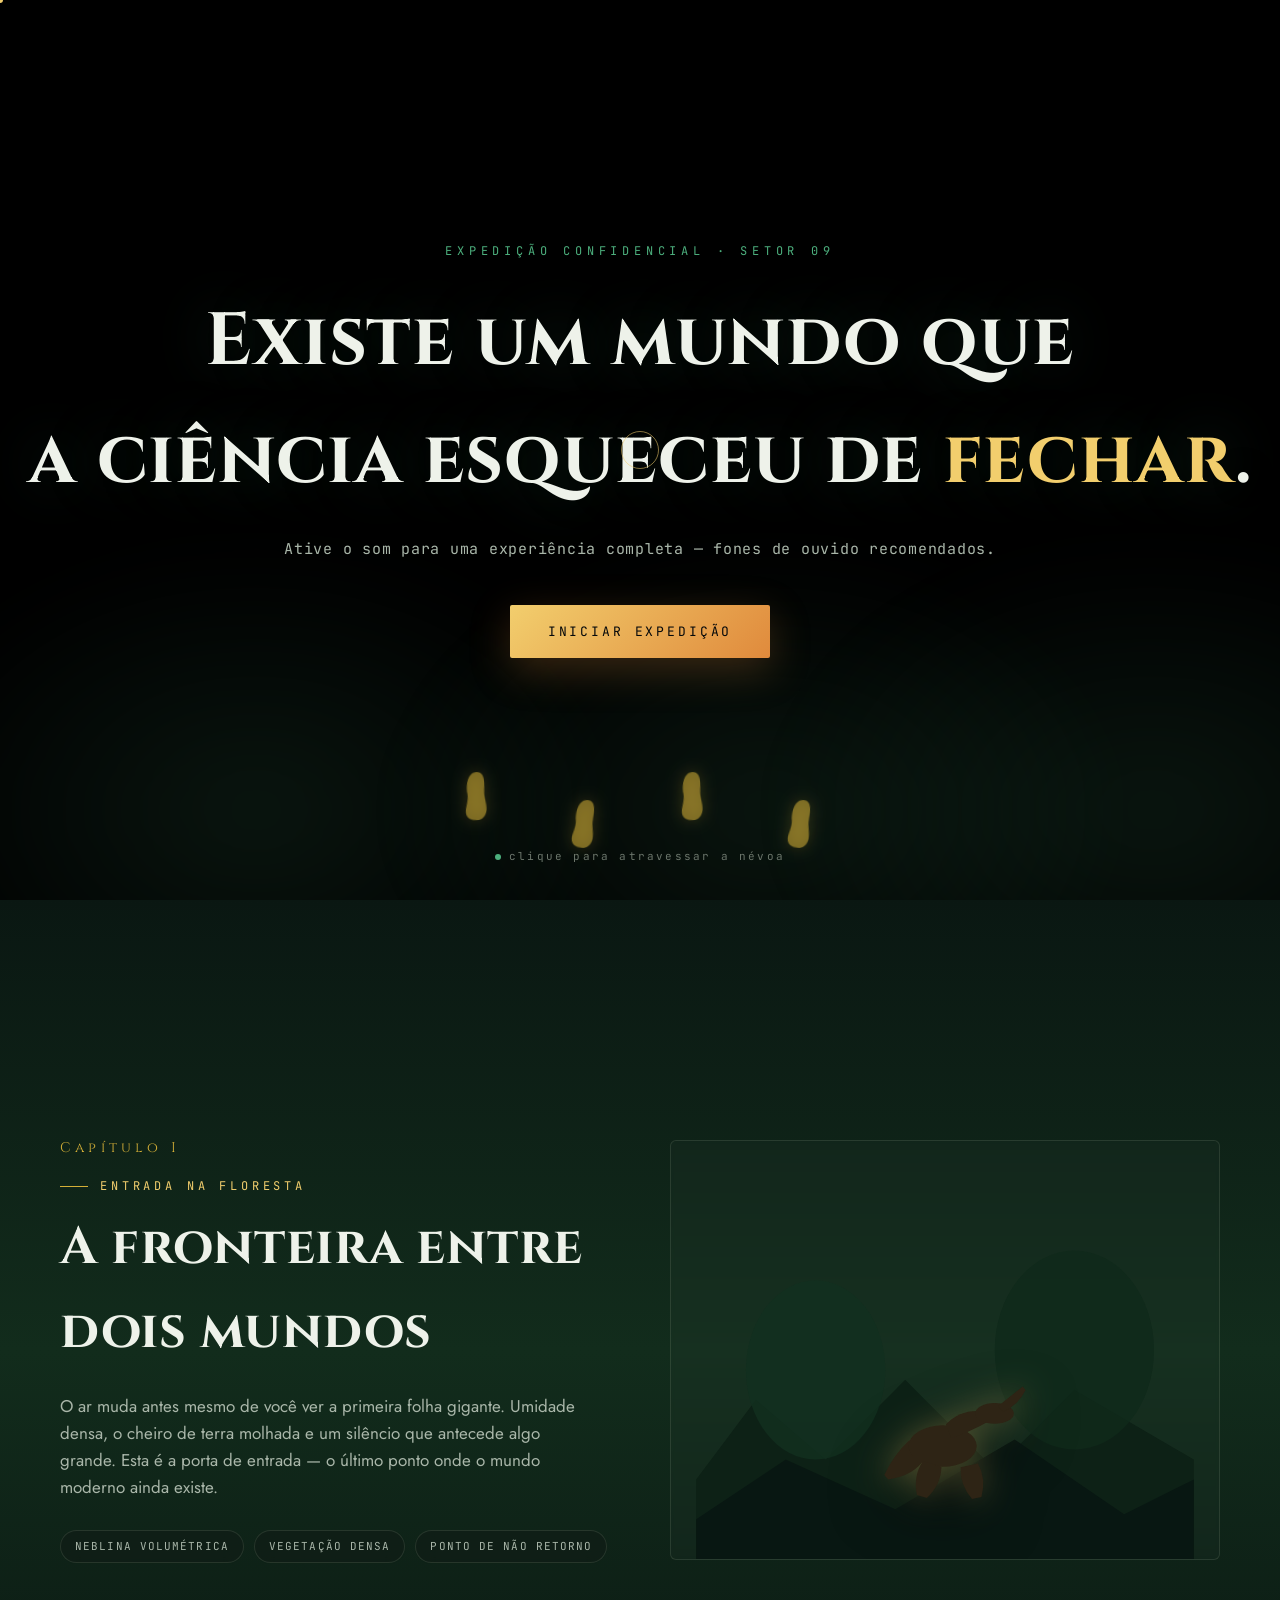
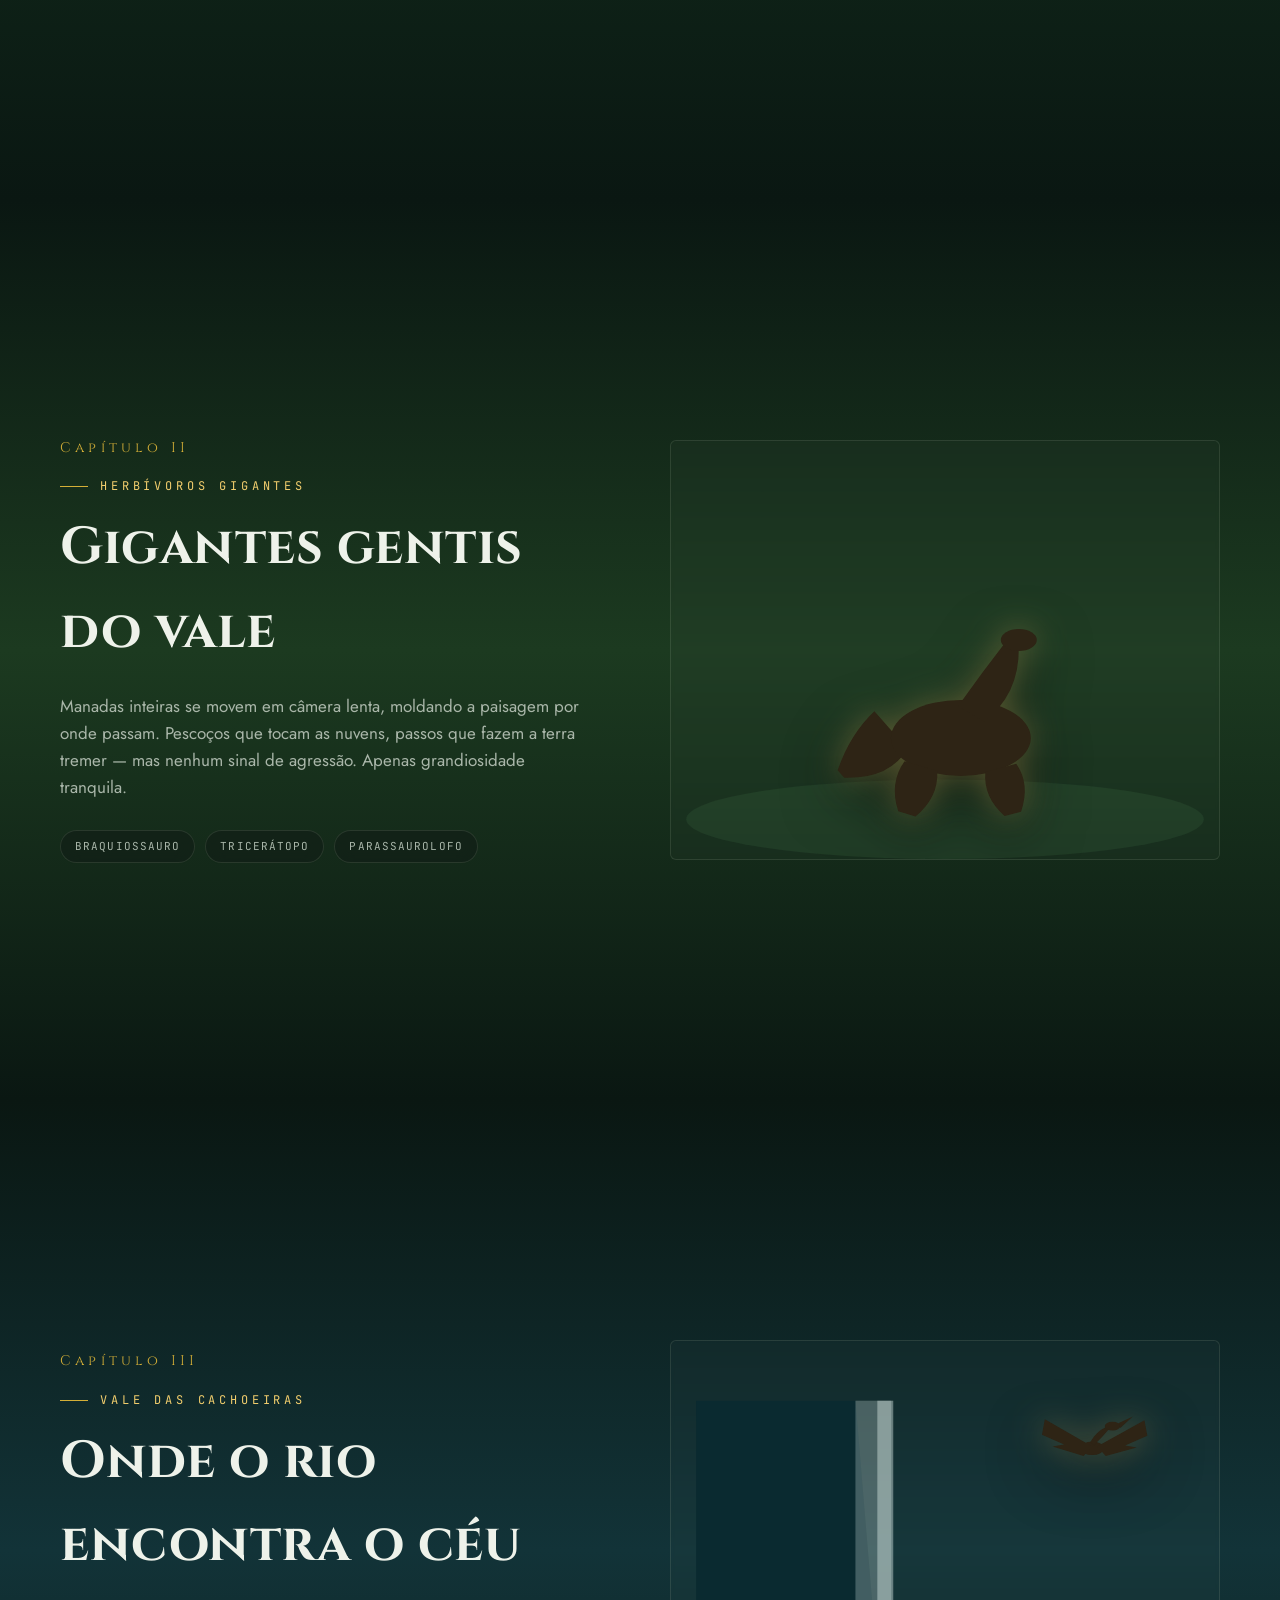
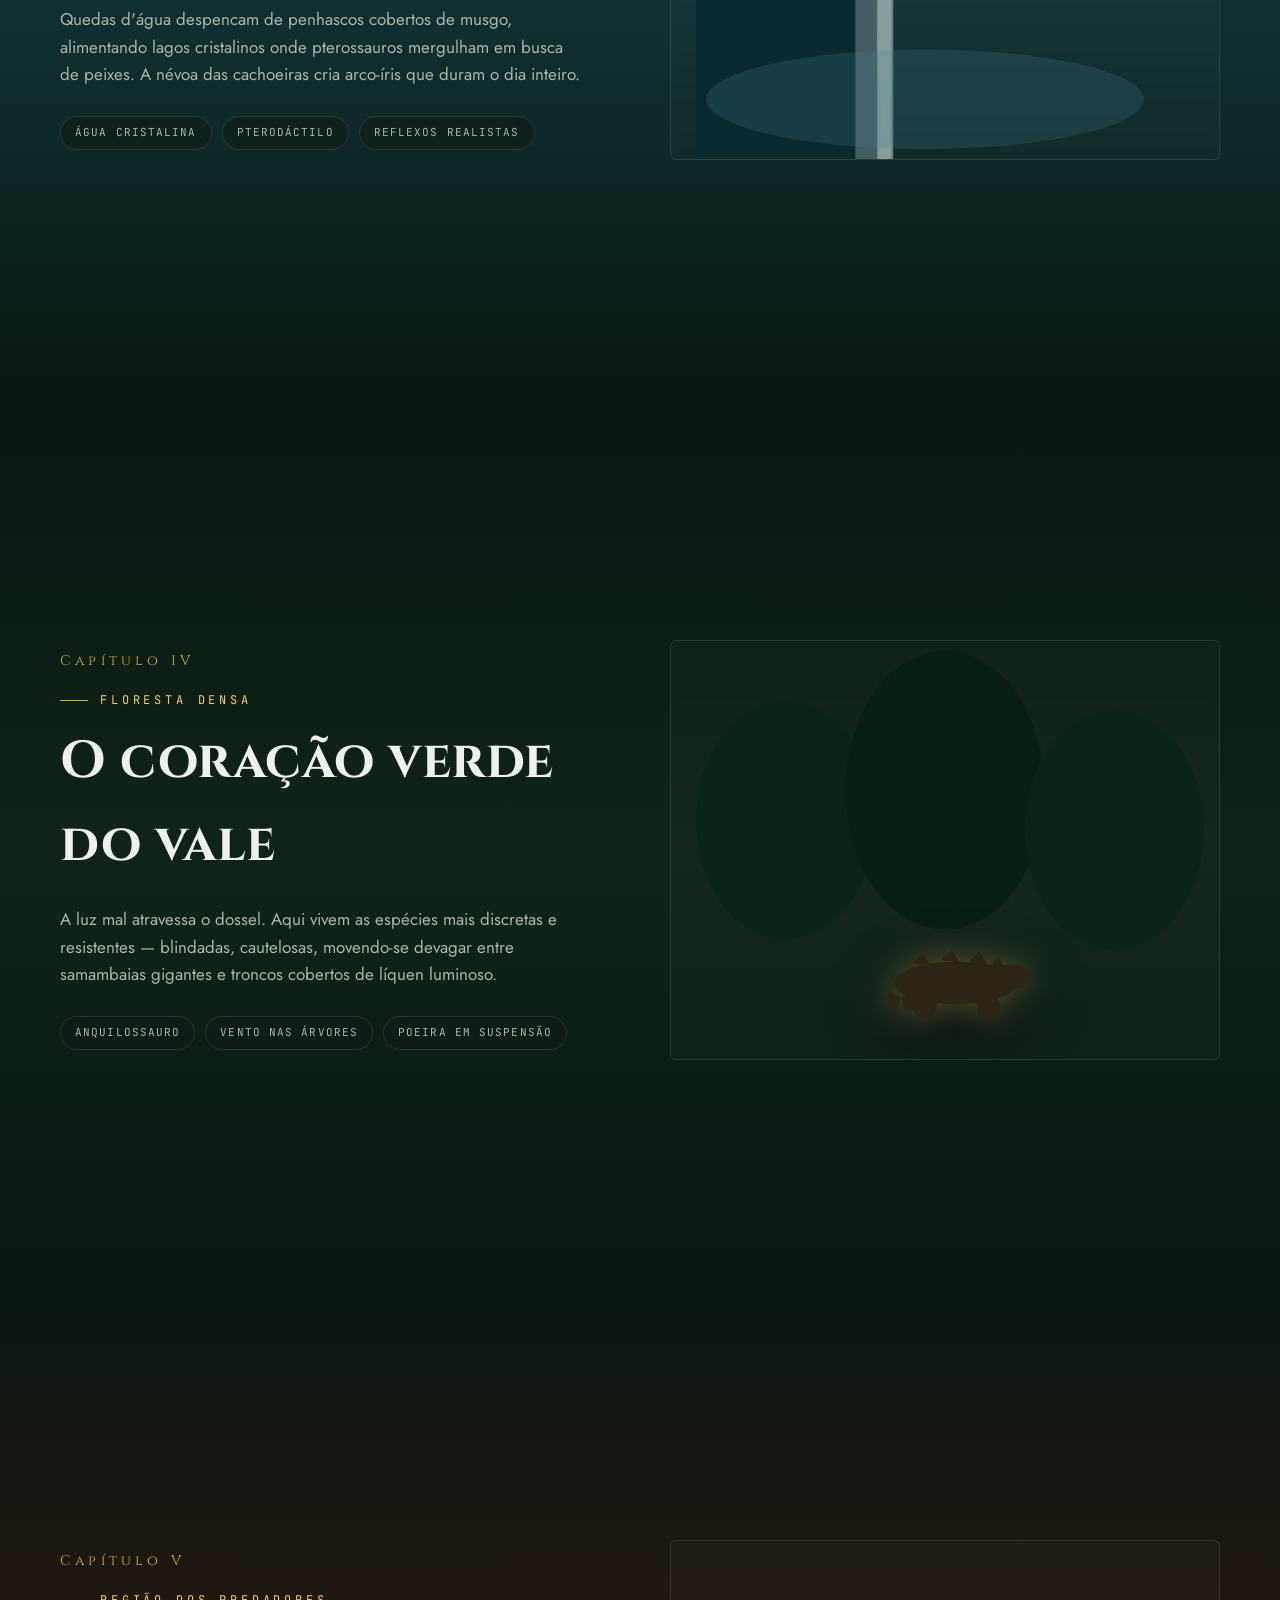
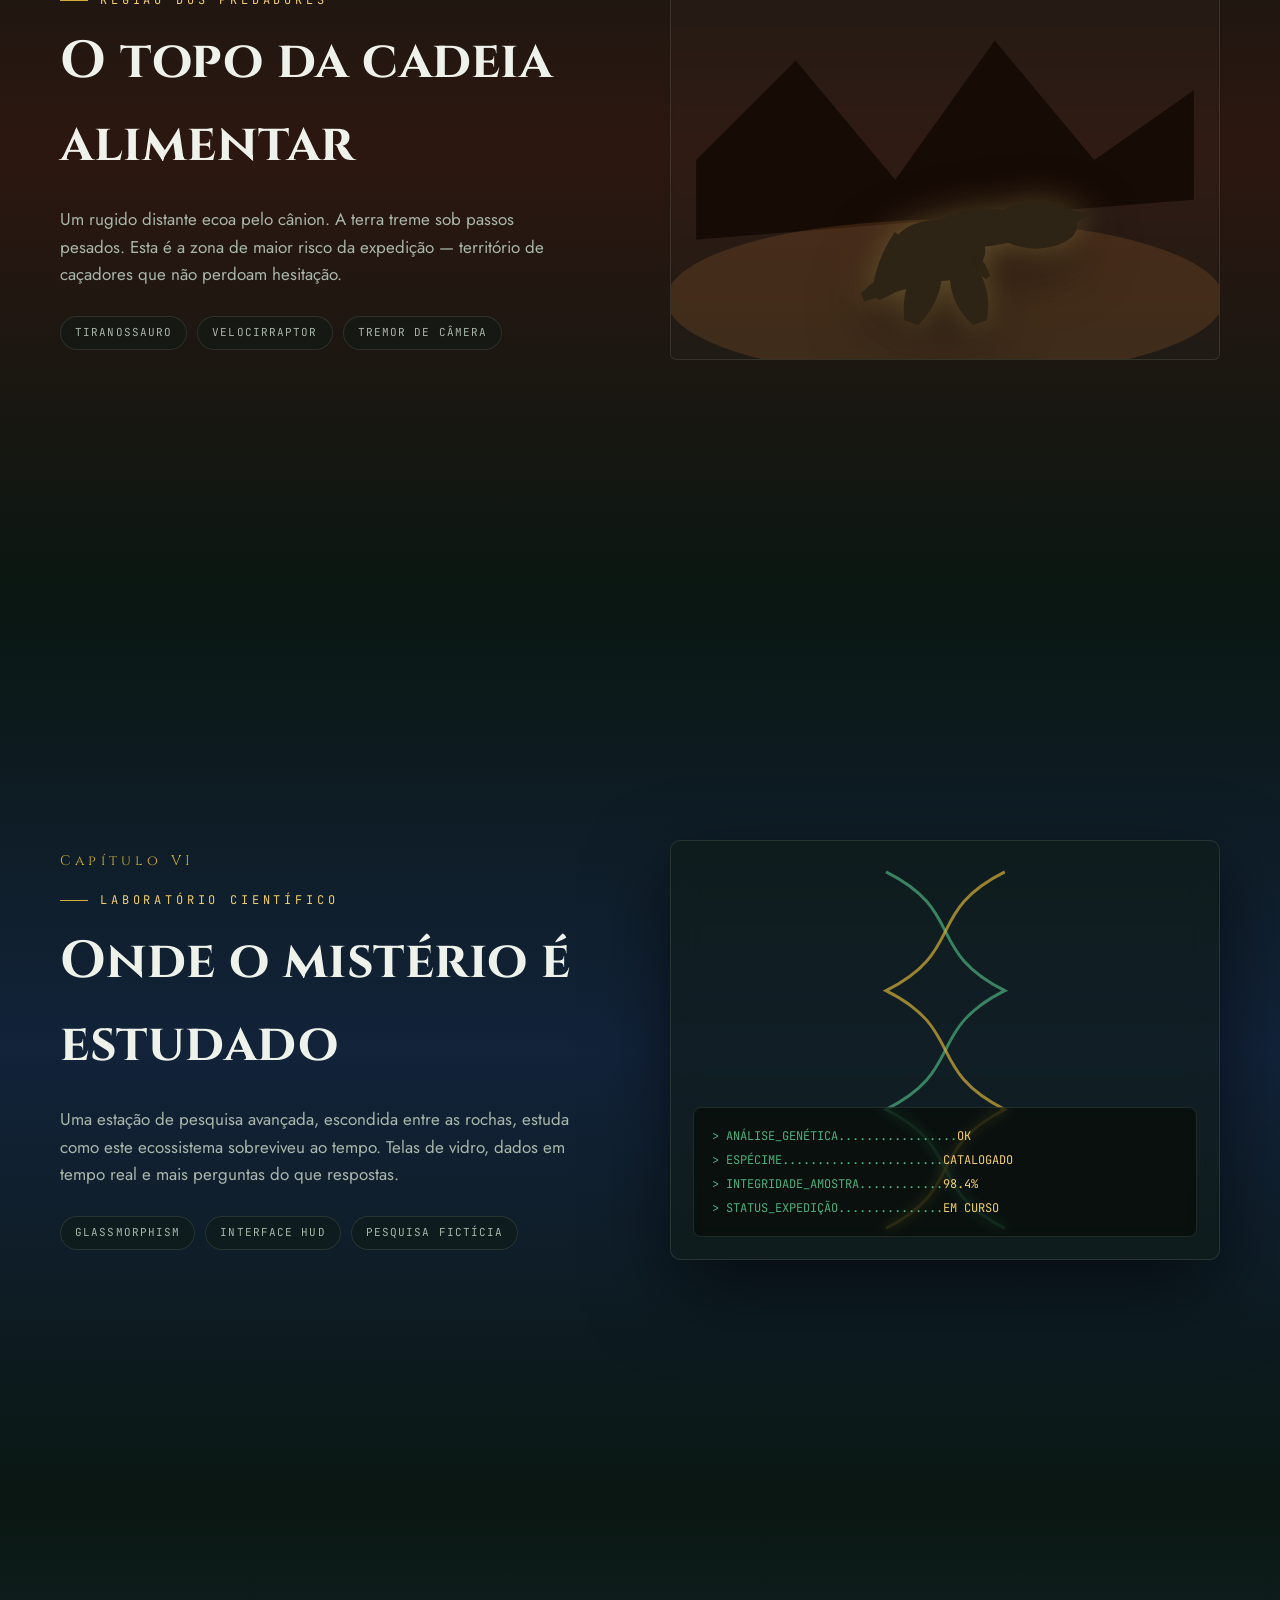
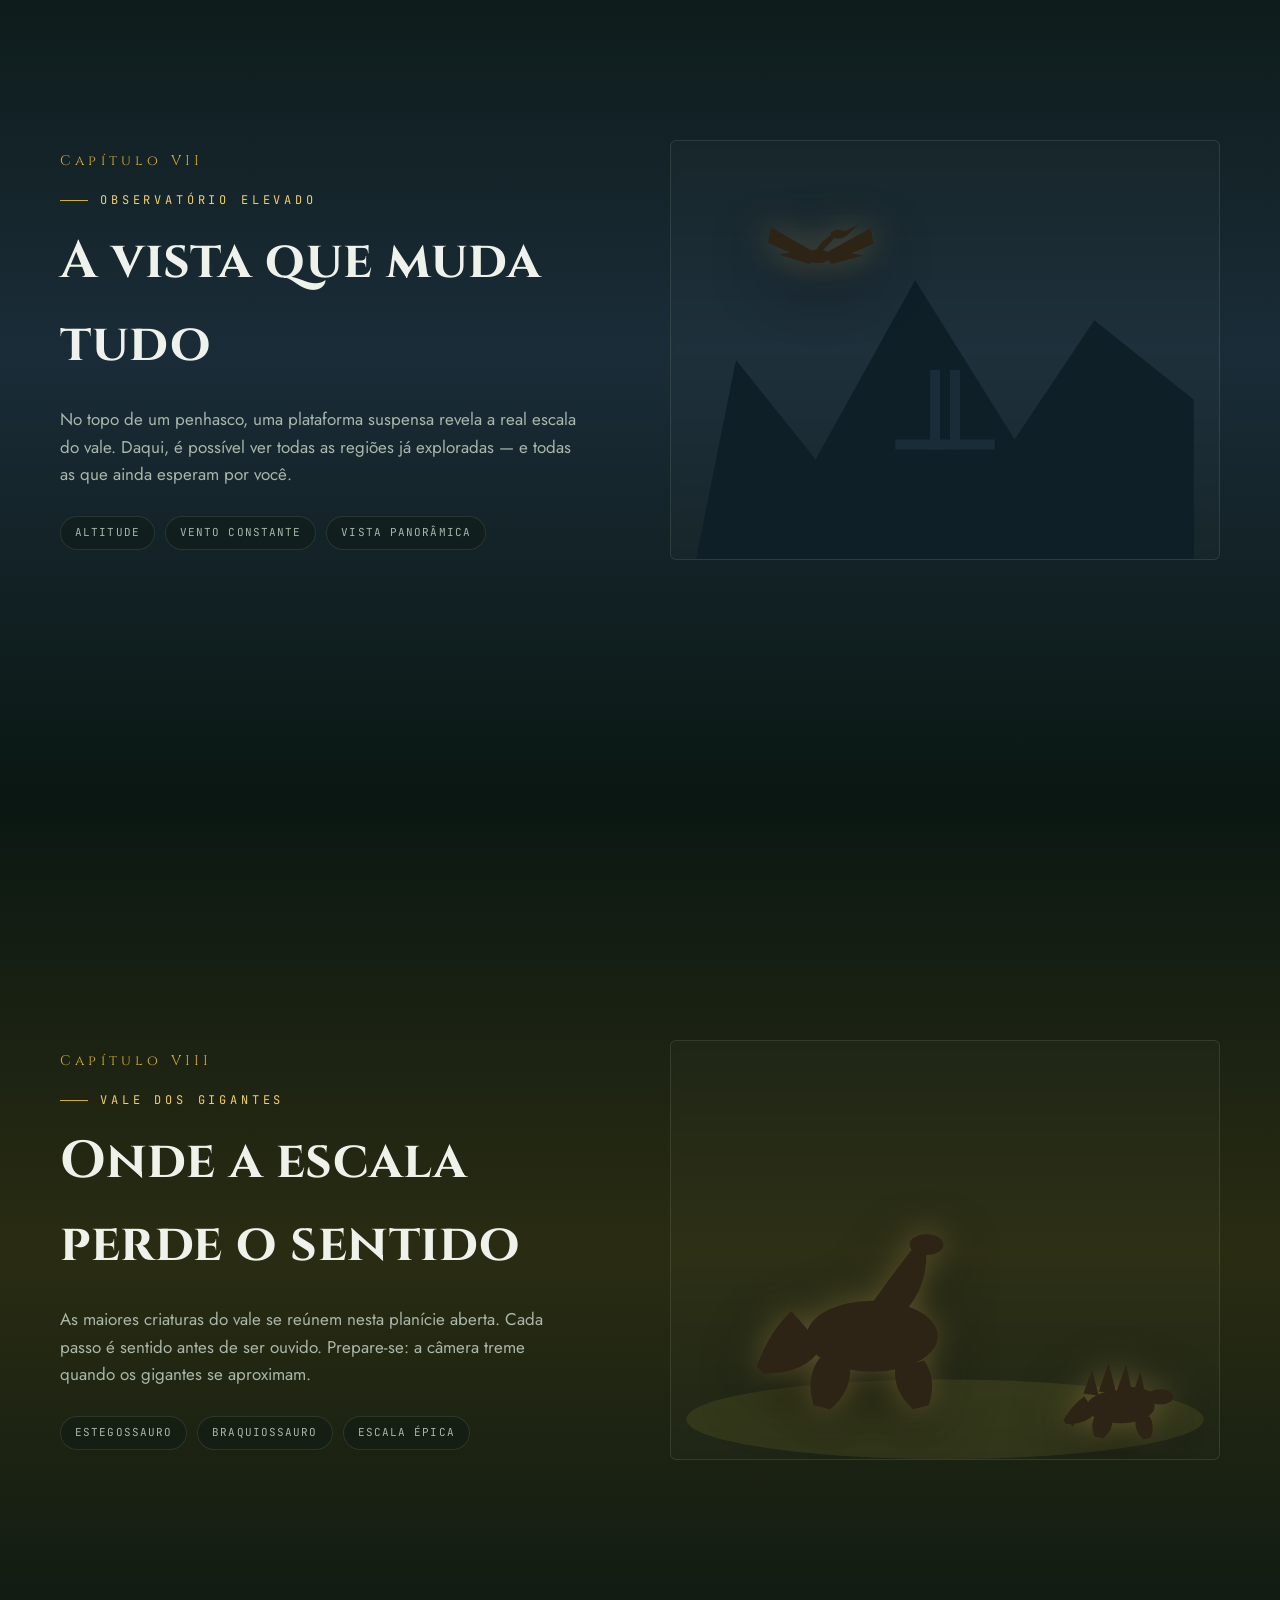
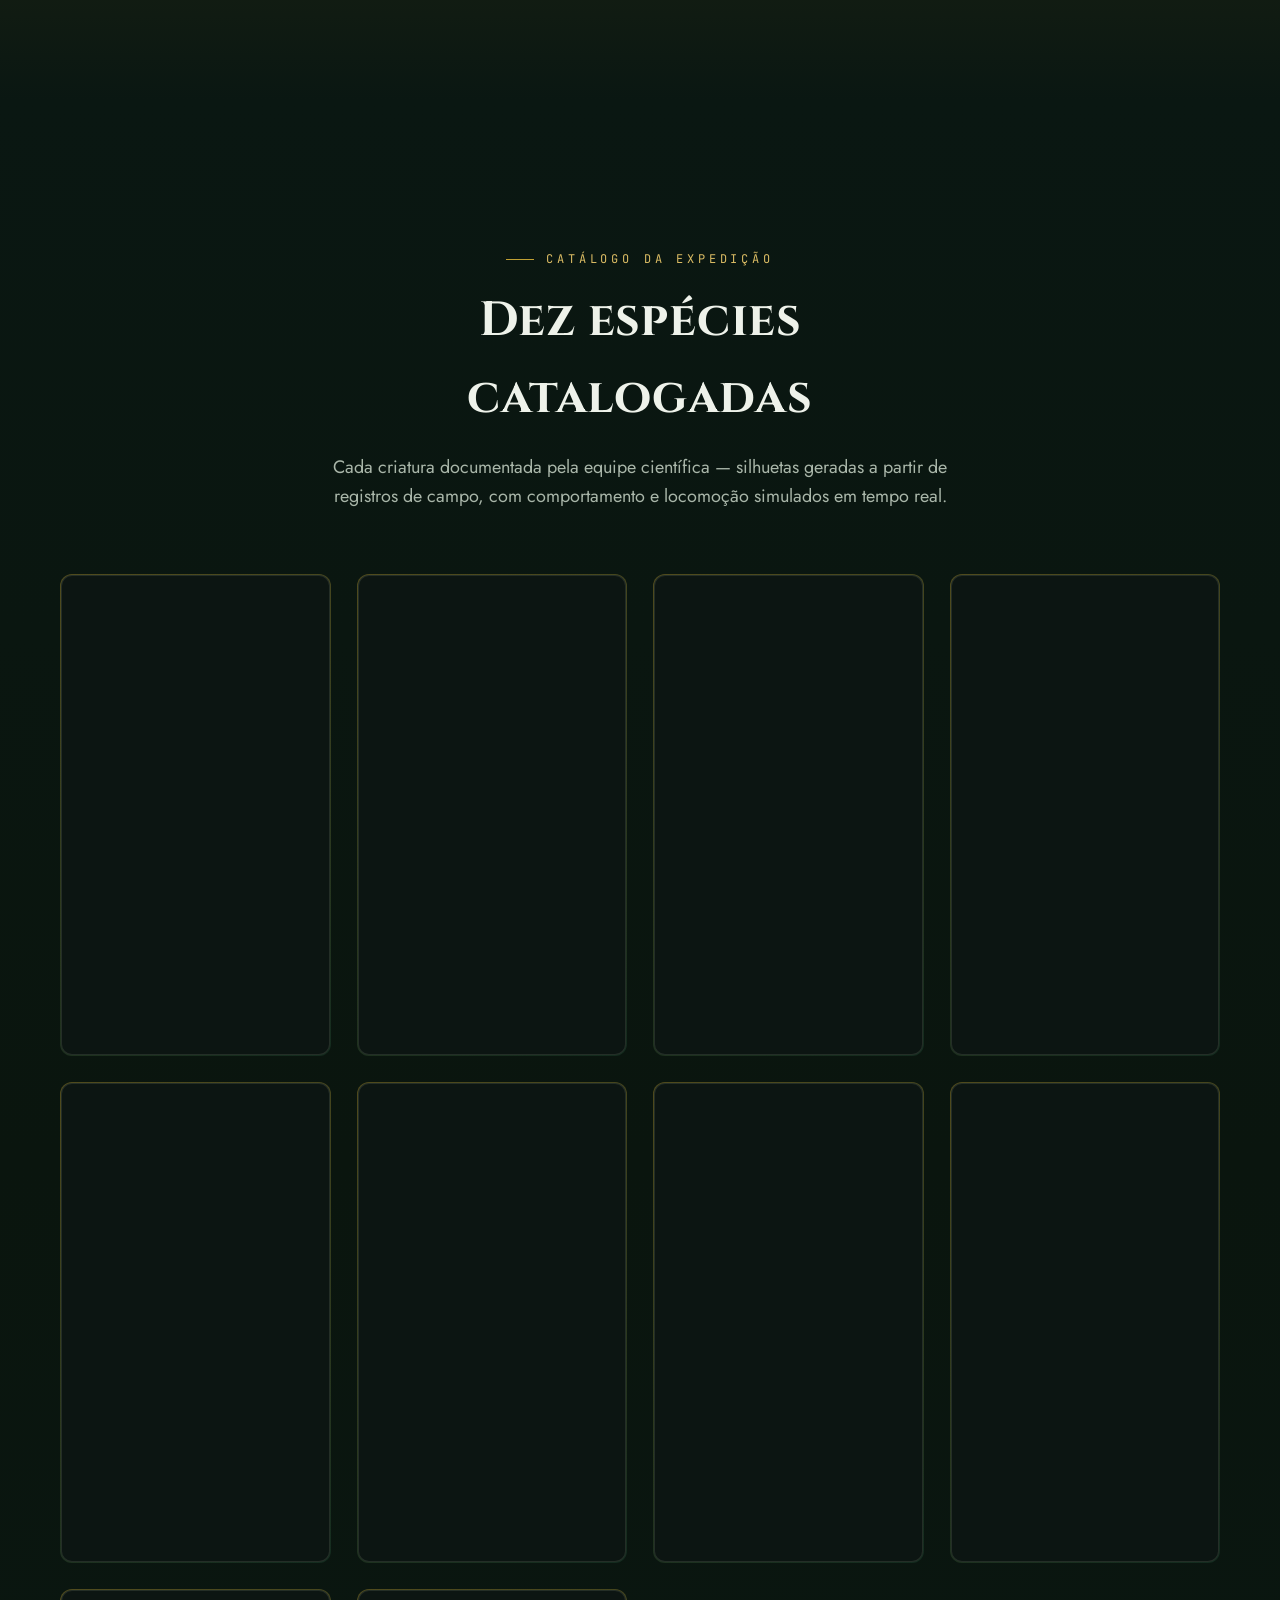
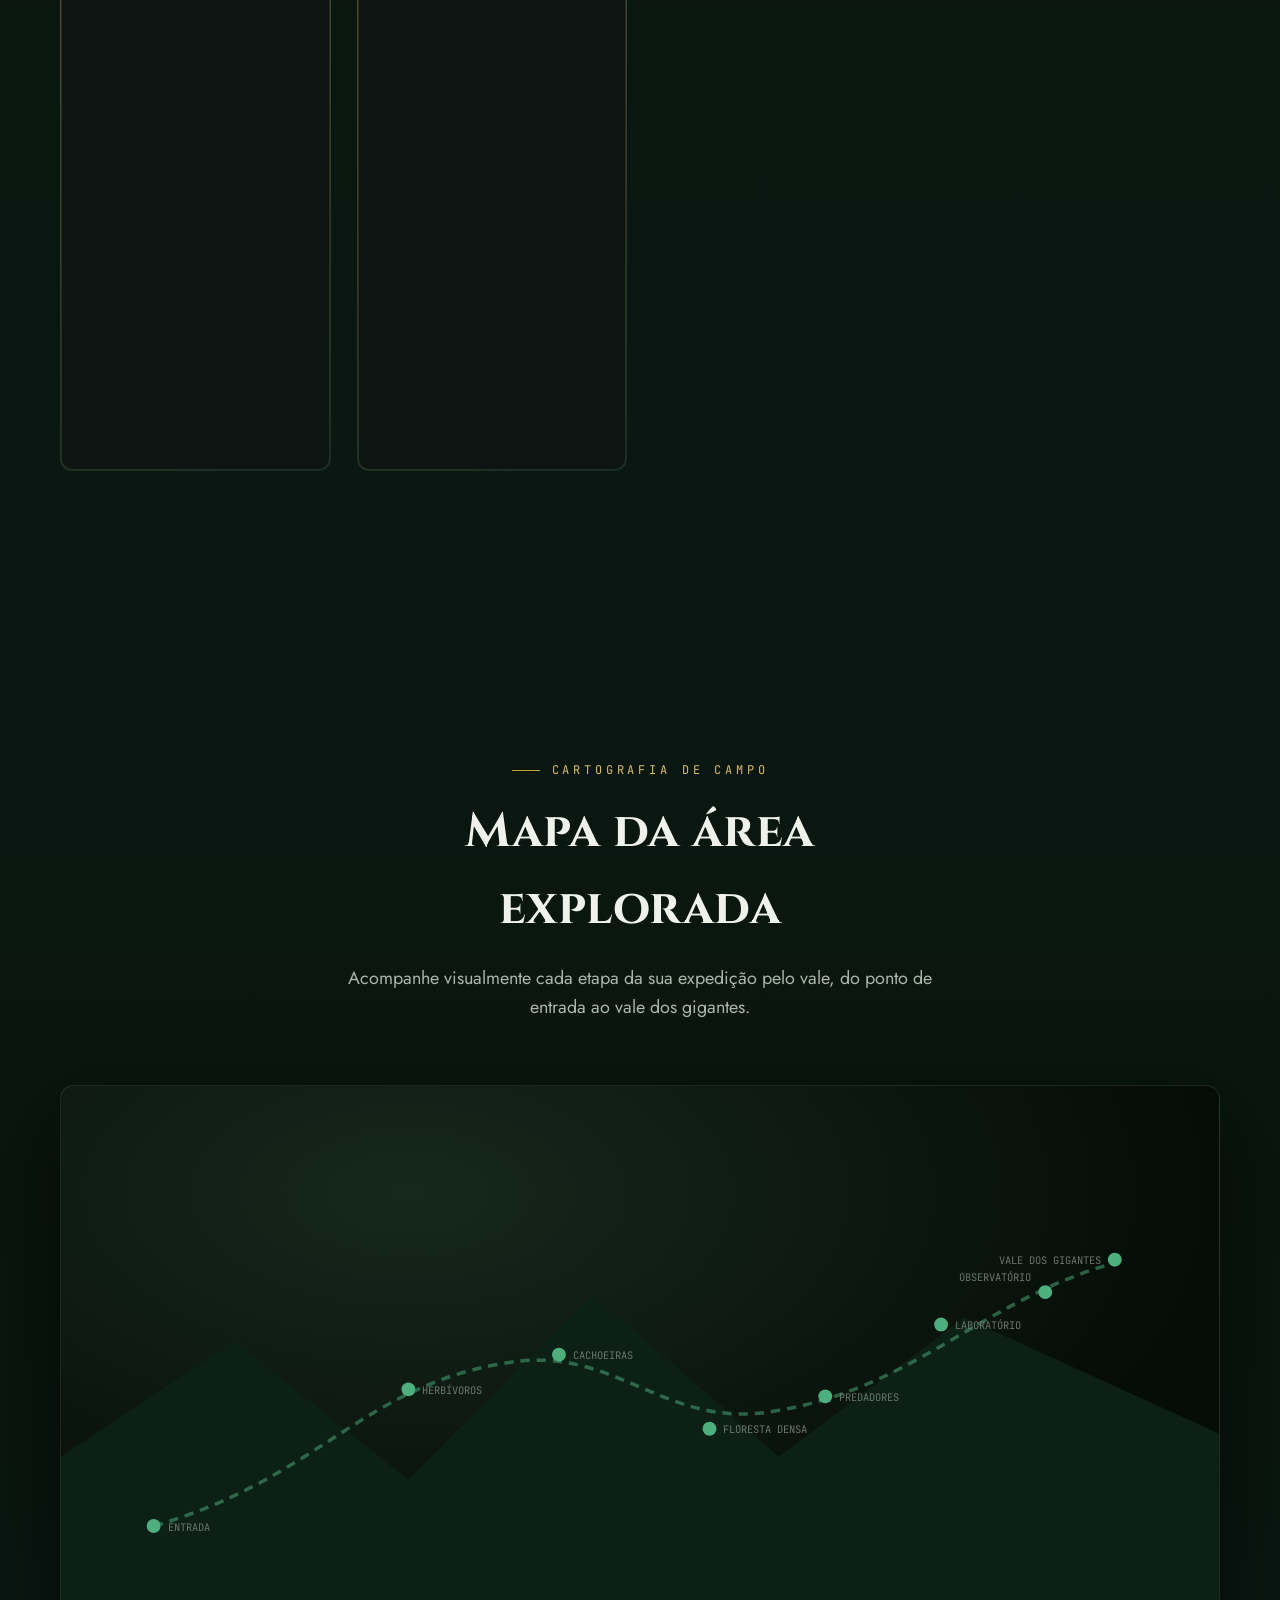
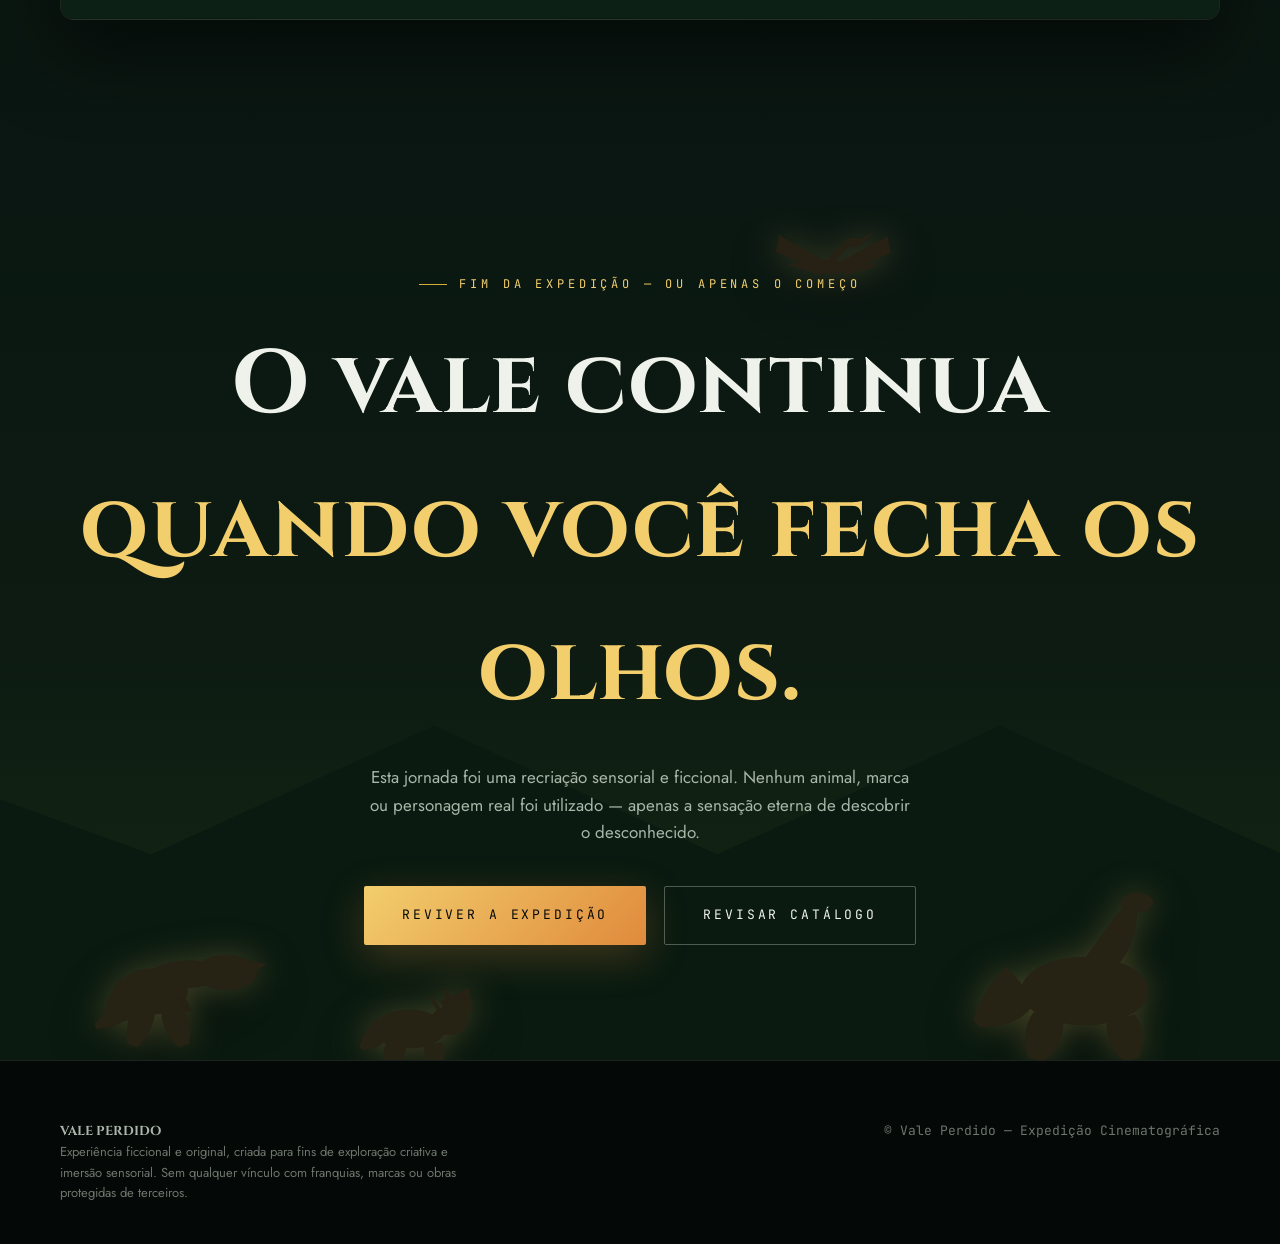
==== commit c4a896a9: "Add Vale Perdido: cinematic dinosaur world expedition site Replace the previous Iron Man fan page wi" ====
--- a/index.html
+++ b/index.html
@@ -2,1627 +2,564 @@
 <html lang="pt-BR">
 <head>
 <meta charset="UTF-8">
-<meta name="viewport" content="width=device-width, initial-scale=1.0">
-<title>HOMEM DE FERRO — Arquivo Técnico</title>
-
-<!-- Favicon: reator arc em SVG inline, sem depender de arquivo externo -->
-<link rel="icon" type="image/svg+xml" href="data:image/svg+xml,%3Csvg xmlns='http://www.w3.org/2000/svg' viewBox='0 0 100 100'%3E%3Crect width='100' height='100' fill='%2307070a'/%3E%3Cpolygon points='50,8 61,38 92,38 66,57 76,88 50,68 24,88 34,57 8,38 39,38' fill='none' stroke='%233ee6df' stroke-width='3'/%3E%3Ccircle cx='50' cy='50' r='15' fill='%230a0d0f' stroke='%233ee6df' stroke-width='3'/%3E%3Ccircle cx='50' cy='50' r='6' fill='%233ee6df'/%3E%3C/svg%3E">
-
-<!-- Open Graph / redes sociais (WhatsApp, Discord, Facebook) -->
+<meta name="viewport" content="width=device-width, initial-scale=1.0, viewport-fit=cover">
+<title>VALE PERDIDO — Expedição ao Mundo dos Dinossauros</title>
+<meta name="description" content="Uma expedição cinematográfica e imersiva a um mundo esquecido onde os dinossauros ainda caminham. Role, explore e viva a jornada.">
+<meta name="theme-color" content="#070f0c">
+
+<link rel="icon" type="image/svg+xml" href="data:image/svg+xml,%3Csvg xmlns='http://www.w3.org/2000/svg' viewBox='0 0 100 100'%3E%3Crect width='100' height='100' rx='18' fill='%23070f0c'/%3E%3Cpath d='M22 70 Q30 40 50 42 Q56 30 70 28 Q80 27 82 36 Q70 36 66 44 Q80 46 82 58 L60 58 Q52 66 40 68 L44 76 L34 76 L30 68 Q24 70 22 70Z' fill='%23d4af37'/%3E%3C/svg%3E">
+
 <meta property="og:type" content="website">
-<meta property="og:url" content="https://homem-de-ferro-alpha.vercel.app/">
-<meta property="og:title" content="HOMEM DE FERRO — Arquivo Técnico">
-<meta property="og:description" content="Um arquivo técnico de fã sobre a armadura, o J.A.R.V.I.S. e a nanotecnologia. Stark Industries — Divisão de Sistemas Avançados.">
-<meta property="og:image" content="https://homem-de-ferro-alpha.vercel.app/og-image.png">
-<meta property="og:image:width" content="1200">
-<meta property="og:image:height" content="630">
+<meta property="og:title" content="VALE PERDIDO — Expedição ao Mundo dos Dinossauros">
+<meta property="og:description" content="Uma jornada cinematográfica e 100% original por uma floresta pré-histórica onde os dinossauros ainda existem.">
 <meta property="og:locale" content="pt_BR">
-
-<!-- Twitter / X -->
 <meta name="twitter:card" content="summary_large_image">
-<meta name="twitter:title" content="HOMEM DE FERRO — Arquivo Técnico">
-<meta name="twitter:description" content="Um arquivo técnico de fã sobre a armadura, o J.A.R.V.I.S. e a nanotecnologia.">
-<meta name="twitter:image" content="https://homem-de-ferro-alpha.vercel.app/og-image.png">
-
-<style>
-@import url('https://fonts.googleapis.com/css2?family=Orbitron:wght@500;700;900&family=Rajdhani:wght@400;500;600;700&family=JetBrains+Mono:wght@400;500;700&display=swap');
-
-:root{
-  --bg:#07070a;
-  --bg-panel:#101015;
-  --bg-panel-2:#16161d;
-  --line:#26262f;
-  --stark-red:#c1121f;
-  --stark-red-dim:#5c0a10;
-  --gold:#f0a500;
-  --gold-bright:#ffcb47;
-  --cyan:#3ee6df;
-  --cyan-dim:#164b49;
-  --text:#e9e9ee;
-  --text-dim:#8f8f9c;
-  --text-faint:#5a5a66;
-}
-*{box-sizing:border-box; margin:0; padding:0;}
-html{scroll-behavior:smooth;}
-body{
-  background:var(--bg);
-  color:var(--text);
-  font-family:'Rajdhani', sans-serif;
-  font-size:18px;
-  line-height:1.5;
-  overflow-x:hidden;
-}
-::selection{background:var(--stark-red); color:#fff;}
-
-h1,h2,h3,.font-display{font-family:'Orbitron', sans-serif;}
-.mono{font-family:'JetBrains Mono', monospace;}
-
-@media (prefers-reduced-motion: reduce){
-  *{animation-duration:0.01ms !important; animation-iteration-count:1 !important; transition-duration:0.01ms !important;}
-}
-
-/* ---------- utility ---------- */
-.wrap{max-width:1180px; margin:0 auto; padding:0 32px;}
-@media(max-width:640px){.wrap{padding:0 20px;}}
-.eyebrow{
-  font-family:'JetBrains Mono', monospace;
-  font-size:12px;
-  letter-spacing:.28em;
-  text-transform:uppercase;
-  color:var(--gold);
-  display:flex; align-items:center; gap:10px;
-}
-.eyebrow::before{content:""; width:22px; height:1px; background:var(--gold);}
-.section{padding:120px 0; position:relative;}
-.section-head{max-width:640px; margin-bottom:64px;}
-.section-head h2{font-size:clamp(30px,4vw,46px); font-weight:900; letter-spacing:.02em; margin:14px 0 16px; text-transform:uppercase;}
-.section-head p{color:var(--text-dim); font-size:19px; font-weight:500;}
-@media(max-width:640px){
-  .section{padding:72px 0;}
-  .section-head{margin-bottom:40px;}
-  .section-head p{font-size:17px;}
-}
-.corner-frame{position:relative;}
-.corner-frame::before,.corner-frame::after{content:""; position:absolute; width:16px; height:16px; border-color:var(--gold); opacity:.7;}
-.corner-frame::before{top:-1px; left:-1px; border-top:2px solid; border-left:2px solid;}
-.corner-frame::after{bottom:-1px; right:-1px; border-bottom:2px solid; border-right:2px solid;}
-
-/* ---------- scanline overlay ---------- */
-.scan-overlay{
-  pointer-events:none; position:fixed; inset:0; z-index:60; opacity:.035;
-  background:repeating-linear-gradient(to bottom, #fff 0px, #fff 1px, transparent 1px, transparent 3px);
-  mix-blend-mode:overlay;
-}
-
-/* ---------- specular / metal helpers ---------- */
-.specular-highlight{fill:#ffffff; mix-blend-mode:screen; pointer-events:none;}
-
-/* ---------- nav ---------- */
-nav{
-  position:fixed; top:0; left:0; right:0; z-index:50;
-  display:flex; align-items:center; justify-content:space-between;
-  padding:22px 40px;
-  backdrop-filter:blur(10px);
-  background:rgba(7,7,10,.55);
-  border-bottom:1px solid transparent;
-  transition:border-color .3s, background .3s;
-}
-nav.scrolled{border-bottom-color:var(--line); background:rgba(7,7,10,.85);}
-.logo{display:flex; align-items:center; gap:10px; font-family:'Orbitron'; font-weight:700; font-size:15px; letter-spacing:.12em; color:var(--text); white-space:nowrap;}
-@media(max-width:480px){.logo{font-size:11px; letter-spacing:.06em; gap:7px;}}
-.logo .dot{width:12px; height:12px; border-radius:50%; background:radial-gradient(circle at 35% 35%, #fff, var(--cyan) 40%, var(--cyan-dim)); box-shadow:0 0 10px var(--cyan);}
-.navlinks{display:flex; gap:34px; font-size:14px; letter-spacing:.08em; text-transform:uppercase;}
-.navlinks .navlink{background:none; border:none; padding:0; font:inherit; color:var(--text-dim); text-decoration:none; font-weight:600; transition:color .2s; position:relative; cursor:pointer; text-transform:uppercase; letter-spacing:.08em;}
-.navlinks .navlink:hover{color:var(--gold-bright);}
-
-.nav-burger{display:none; flex-direction:column; justify-content:center; gap:5px; width:32px; height:32px; background:none; border:none; cursor:pointer; padding:0;}
-.nav-burger span{display:block; width:100%; height:2px; background:var(--text); transition:transform .25s ease, opacity .25s ease;}
-.nav-burger[aria-expanded="true"] span:nth-child(1){transform:translateY(7px) rotate(45deg);}
-.nav-burger[aria-expanded="true"] span:nth-child(2){opacity:0;}
-.nav-burger[aria-expanded="true"] span:nth-child(3){transform:translateY(-7px) rotate(-45deg);}
-
-@media(max-width:760px){
-  nav{padding:18px 20px;}
-  .nav-burger{display:flex;}
-  .navlinks{
-    display:flex; flex-direction:column; gap:0; position:absolute; top:100%; left:0; right:0;
-    background:rgba(7,7,10,.97); border-bottom:1px solid var(--line);
-    max-height:0; overflow:hidden; opacity:0; transition:max-height .35s ease, opacity .3s ease;
-  }
-  .navlinks.open{max-height:320px; opacity:1;}
-  .navlinks .navlink{padding:16px 24px; width:100%; text-align:left; border-top:1px solid var(--line); font-size:15px;}
-}
-
-/* ---------- hero ---------- */
-.hero{
-  min-height:100svh; display:flex; flex-direction:column; align-items:center; justify-content:center;
-  position:relative; text-align:center; padding:140px 24px 60px;
-  background:
-    radial-gradient(ellipse 900px 600px at 50% 18%, rgba(193,18,31,.18), transparent 60%),
-    radial-gradient(ellipse 700px 500px at 50% 30%, rgba(62,230,223,.08), transparent 60%),
-    var(--bg);
-}
-.hero::before{ /* subtle grid */
-  content:""; position:absolute; inset:0; opacity:.35;
-  background-image:linear-gradient(rgba(255,255,255,.025) 1px, transparent 1px), linear-gradient(90deg, rgba(255,255,255,.025) 1px, transparent 1px);
-  background-size:52px 52px;
-  mask-image:radial-gradient(ellipse 700px 500px at 50% 30%, black, transparent 75%);
-}
-.reactor-wrap{position:relative; width:220px; height:220px; margin-bottom:36px; cursor:pointer;}
-@media(max-width:480px){
-  .hero{padding:110px 20px 50px;}
-  .reactor-wrap{width:150px; height:150px; margin-bottom:24px;}
-}
-.reactor-rings{width:100%; height:100%;}
-.reactor-rings .ring{fill:none; stroke:var(--cyan); opacity:.55;}
-.reactor-rings .r1{stroke-width:1; stroke-dasharray:2 6; animation:spin 24s linear infinite;}
-.reactor-rings .r2{stroke-width:1.4; stroke-dasharray:14 5; animation:spin 16s linear infinite reverse;}
-.reactor-rings .r3{stroke-width:.8; opacity:.3; animation:spin 40s linear infinite;}
-@keyframes spin{to{transform:rotate(360deg);}}
-.reactor-core{position:absolute; inset:0; display:flex; align-items:center; justify-content:center;}
-.reactor-core svg{width:64%; height:64%;}
-.reactor-core .glow{animation:pulse 2.6s ease-in-out infinite;}
-@keyframes pulse{
-  0%,100%{filter:drop-shadow(0 0 10px var(--cyan)) drop-shadow(0 0 26px rgba(62,230,223,.5));}
-  50%{filter:drop-shadow(0 0 20px var(--cyan)) drop-shadow(0 0 46px rgba(62,230,223,.75));}
-}
-.hero-title{font-size:clamp(44px,8vw,104px); font-weight:900; letter-spacing:.01em; line-height:.95; text-transform:uppercase;}
-.hero-title .accent{color:var(--stark-red); -webkit-text-stroke:1px var(--gold-bright); }
-.hero-sub{margin-top:20px; max-width:560px; color:var(--text-dim); font-size:20px; font-weight:500;}
-.hero-tag{margin-top:26px; font-family:'JetBrains Mono'; font-size:12.5px; letter-spacing:.25em; color:var(--gold); text-transform:uppercase;}
-.scroll-cue{position:absolute; bottom:34px; left:50%; transform:translateX(-50%); display:flex; flex-direction:column; align-items:center; gap:8px; color:var(--text-faint); font-family:'JetBrains Mono'; font-size:11px; letter-spacing:.2em;}
-.scroll-cue .bar{width:1px; height:34px; background:linear-gradient(var(--gold), transparent); animation:dropcue 1.8s ease-in-out infinite;}
-@keyframes dropcue{0%{opacity:0; transform:translateY(-8px);}50%{opacity:1;}100%{opacity:0; transform:translateY(8px);}}
-
-/* ---------- about / suit-up ---------- */
-.about-grid{display:grid; grid-template-columns:1.05fr .95fr; gap:70px; align-items:center;}
-@media(max-width:900px){.about-grid{grid-template-columns:1fr;}}
-.about-text p{color:var(--text-dim); font-size:18.5px; margin-bottom:18px; font-weight:500;}
-.about-text strong{color:var(--text); font-weight:700;}
-.stat-row{display:flex; gap:0; margin-top:34px; border-top:1px solid var(--line);}
-.stat{flex:1; padding:18px 0; border-right:1px solid var(--line);}
-.stat:last-child{border-right:none;}
-.stat .num{font-family:'Orbitron'; font-weight:900; font-size:26px; color:var(--gold-bright);}
-.stat .lbl{font-family:'JetBrains Mono'; font-size:10.5px; letter-spacing:.14em; color:var(--text-faint); text-transform:uppercase; margin-top:4px;}
-
-.suitup-stage{
-  position:relative; aspect-ratio:1/1.15; background:radial-gradient(ellipse at 50% 40%, rgba(193,18,31,.10), transparent 65%), var(--bg-panel);
-  border:1px solid var(--line); border-radius:6px; overflow:hidden;
-  display:flex; align-items:center; justify-content:center;
-}
-.suitup-stage svg{height:94%; width:auto; max-width:100%;}
-.stage-caption{position:absolute; left:14px; bottom:12px; font-family:'JetBrains Mono'; font-size:11px; color:var(--text-faint); letter-spacing:.1em;}
-.stage-btn{position:absolute; top:12px; right:12px; background:transparent; border:1px solid var(--line); color:var(--text-dim); font-family:'JetBrains Mono'; font-size:10.5px; letter-spacing:.12em; padding:7px 12px; cursor:pointer; text-transform:uppercase; transition:all .2s; z-index:2;}
-.stage-btn:hover{border-color:var(--gold); color:var(--gold-bright);}
-
-/* ---------- armors ---------- */
-.armor-grid{display:grid; grid-template-columns:repeat(3,1fr); gap:2px; background:var(--line); border:1px solid var(--line);}
-@media(max-width:860px){.armor-grid{grid-template-columns:repeat(2,1fr);}}
-@media(max-width:560px){.armor-grid{grid-template-columns:1fr;}}
-.armor-card{
-  background:var(--bg-panel); padding:26px 22px 22px; cursor:pointer; position:relative;
-  transition:background .2s;
-}
-.armor-card:hover, .armor-card.active{background:var(--bg-panel-2);}
-.armor-card .mark-id{font-family:'JetBrains Mono'; font-size:11px; color:var(--text-faint); letter-spacing:.15em;}
-.armor-card .mark-name{font-family:'Orbitron'; font-size:16px; font-weight:700; margin:6px 0 14px; text-transform:uppercase; letter-spacing:.02em;}
-.armor-card .icon-box{width:100%; aspect-ratio:1/1; display:flex; align-items:center; justify-content:center; position:relative; overflow:hidden;}
-.armor-card .icon-box::after{
-  content:""; position:absolute; left:6%; right:6%; top:6%; height:2px;
-  background:linear-gradient(90deg, transparent, rgba(62,230,223,.85), transparent);
-  opacity:0; pointer-events:none;
-}
-.armor-card:hover .icon-box::after{opacity:1; animation:cardScan 1.6s ease-in-out infinite;}
-@keyframes cardScan{0%{top:6%;}50%{top:92%;}100%{top:6%;}}
-.armor-card svg{width:78%; height:78%; transition:filter .25s, transform .35s cubic-bezier(.2,.8,.3,1.2);}
-.armor-card:hover svg{filter:brightness(1.12); transform:translateY(-4px);}
-.armor-card.active svg{transform:translateY(-2px);}
-.armor-card .hd-eye{transition:filter .25s;}
-.armor-card:hover .hd-eye, .armor-card.active .hd-eye{filter:drop-shadow(0 0 3px #9ffffa) drop-shadow(0 0 9px #3ee6df);}
-.armor-card.active .mark-name{color:var(--gold-bright);}
-
-.armor-detail{
-  margin-top:2px; border:1px solid var(--line); border-top:none; background:var(--bg-panel);
-  display:grid; grid-template-columns:.85fr 1.15fr; overflow:hidden;
-  max-height:0; opacity:0; transition:max-height .45s ease, opacity .35s ease;
-}
-.armor-detail.open{max-height:1400px; opacity:1;}
-@media(max-width:800px){.armor-detail{grid-template-columns:1fr;}}
-.armor-detail-visual{
-  position:relative; padding:34px 20px; display:flex; align-items:center; justify-content:center;
-  border-right:1px solid var(--line); min-height:480px;
-  background:radial-gradient(circle at 50% 42%, rgba(240,165,0,.06), transparent 60%), radial-gradient(circle at 50% 88%, rgba(62,230,223,.05), transparent 55%);
-}
-@media(max-width:800px){.armor-detail-visual{border-right:none; border-bottom:1px solid var(--line);}}
-.armor-detail-visual svg{width:auto; height:430px; max-width:100%;}
-.armor-detail-info{padding:36px 34px;}
-.armor-detail-info .desig{font-family:'JetBrains Mono'; font-size:11px; letter-spacing:.18em; color:var(--gold); text-transform:uppercase; margin-bottom:6px;}
-.armor-detail-info h4{font-family:'Orbitron'; font-size:22px; margin-bottom:14px;}
-.armor-detail-info>p{color:var(--text-dim); font-size:16.5px; margin-bottom:20px;}
-.part-list{list-style:none; display:flex; flex-direction:column; gap:12px;}
-.part-list li{display:flex; gap:14px; padding:12px 0; border-top:1px solid var(--line);}
-.part-list li:first-child{border-top:none;}
-.part-tag{font-family:'JetBrains Mono'; font-size:11px; color:var(--cyan); min-width:120px; letter-spacing:.05em; padding-top:1px;}
-.part-desc{color:var(--text-dim); font-size:15.5px; flex:1;}
-.part-desc strong{color:var(--text); font-weight:700;}
-@media(max-width:520px){
-  .armor-detail-visual{min-height:auto; padding:26px 12px;}
-  .armor-detail-visual svg{height:300px;}
-  .armor-detail-info{padding:28px 20px;}
-  .part-list li{flex-direction:column; gap:5px;}
-  .part-tag{min-width:0;}
-}
-
-/* ---------- full-body armor rig (ficha técnica + palco de acoplamento) ---------- */
-.fb-float{animation:fbFloat 4.6s ease-in-out infinite;}
-@keyframes fbFloat{0%,100%{transform:translateY(0);}50%{transform:translateY(-8px);}}
-.fb-scene .fb-part, .fb-scene .fb-sub-l, .fb-scene .fb-sub-r{transform-box:fill-box; transform-origin:center;}
-.fb-scene .fb-part{opacity:0;}
-
-/* montagem: cada região chega de uma direção, capacete por último (estilo suit-up do filme) */
-.fb-scene.assembled .fb-d1{animation:fbInCore .55s cubic-bezier(.18,.85,.24,1.12) both; animation-delay:.05s;}
-.fb-scene.assembled .fb-d3{animation:fbInFade .5s ease both; animation-delay:.18s;}
-.fb-scene.assembled .fb-d3 .fb-sub-l{animation:fbInLeft .5s cubic-bezier(.18,.85,.24,1.12) both; animation-delay:.18s;}
-.fb-scene.assembled .fb-d3 .fb-sub-r{animation:fbInRight .5s cubic-bezier(.18,.85,.24,1.12) both; animation-delay:.18s;}
-.fb-scene.assembled .fb-d4{animation:fbInFade .55s ease both; animation-delay:.32s;}
-.fb-scene.assembled .fb-d4 .fb-sub-l{animation:fbInLeft .55s cubic-bezier(.18,.85,.24,1.12) both; animation-delay:.32s;}
-.fb-scene.assembled .fb-d4 .fb-sub-r{animation:fbInRight .55s cubic-bezier(.18,.85,.24,1.12) both; animation-delay:.32s;}
-.fb-scene.assembled .fb-d5{animation:fbInCore .45s cubic-bezier(.18,.85,.24,1.12) both; animation-delay:.44s;}
-.fb-scene.assembled .fb-d6{animation:fbInBottom .5s cubic-bezier(.18,.85,.24,1.12) both; animation-delay:.54s;}
-.fb-scene.assembled .fb-d7{animation:fbInBottom .55s cubic-bezier(.18,.85,.24,1.12) both; animation-delay:.64s;}
-.fb-scene.assembled .fb-d2{animation:fbInTop .6s cubic-bezier(.18,.85,.24,1.12) both; animation-delay:.82s;}
-@keyframes fbInCore{0%{opacity:0; transform:scale(.7);}70%{opacity:1; transform:scale(1.03);}100%{opacity:1; transform:none;}}
-@keyframes fbInTop{0%{opacity:0; transform:translateY(-70px) scale(.9);}70%{opacity:1; transform:translateY(4px) scale(1.01);}100%{opacity:1; transform:none;}}
-@keyframes fbInBottom{0%{opacity:0; transform:translateY(60px) scale(.92);}70%{opacity:1; transform:translateY(-3px);}100%{opacity:1; transform:none;}}
-@keyframes fbInFade{0%{opacity:0;}100%{opacity:1;}}
-@keyframes fbInLeft{0%{transform:translateX(-52px) rotate(-6deg);}70%{transform:translateX(4px);}100%{transform:none;}}
-@keyframes fbInRight{0%{transform:translateX(52px) rotate(6deg);}70%{transform:translateX(-4px);}100%{transform:none;}}
-
-/* desacoplamento: capacete sai primeiro, torso por último */
-.fb-scene.disarming .fb-part{animation:fbOut .45s ease both;}
-.fb-scene.disarming .fb-d2{animation-delay:0s;}
-.fb-scene.disarming .fb-d7{animation-delay:.1s;}
-.fb-scene.disarming .fb-d6{animation-delay:.18s;}
-.fb-scene.disarming .fb-d5{animation-delay:.26s;}
-.fb-scene.disarming .fb-d4{animation:fbOutFade .45s ease both; animation-delay:.34s;}
-.fb-scene.disarming .fb-d4 .fb-sub-l{animation:fbOutLeft .45s ease both; animation-delay:.34s;}
-.fb-scene.disarming .fb-d4 .fb-sub-r{animation:fbOutRight .45s ease both; animation-delay:.34s;}
-.fb-scene.disarming .fb-d3{animation:fbOutFade .45s ease both; animation-delay:.42s;}
-.fb-scene.disarming .fb-d3 .fb-sub-l{animation:fbOutLeft .45s ease both; animation-delay:.42s;}
-.fb-scene.disarming .fb-d3 .fb-sub-r{animation:fbOutRight .45s ease both; animation-delay:.42s;}
-.fb-scene.disarming .fb-d1{animation-delay:.52s;}
-@keyframes fbOut{0%{opacity:1; transform:none;}100%{opacity:0; transform:translateY(-46px) scale(.9);}}
-@keyframes fbOutFade{0%{opacity:1;}100%{opacity:0;}}
-@keyframes fbOutLeft{0%{transform:none;}100%{transform:translateX(-52px) rotate(-5deg);}}
-@keyframes fbOutRight{0%{transform:none;}100%{transform:translateX(52px) rotate(5deg);}}
-
-.fb-fx{opacity:0; transition:opacity .5s ease 1.2s;}
-.fb-scene.assembled .fb-fx{opacity:1;}
-.fb-scene.disarming .fb-fx{opacity:0; transition:opacity .15s ease 0s;}
-.fb-flame{transform-box:fill-box; transform-origin:50% 0%; animation:fbFlame .24s ease-in-out infinite alternate;}
-@keyframes fbFlame{from{transform:scaleY(.72) scaleX(.9); opacity:.65;} to{transform:scaleY(1.28) scaleX(1.06); opacity:1;}}
-.fb-palm{animation:fbPalm 1.5s ease-in-out infinite;}
-@keyframes fbPalm{0%,100%{opacity:.45;}50%{opacity:1;}}
-.fb-eyes{animation:fbEyes 4.2s linear infinite;}
-@keyframes fbEyes{0%,90%,96%,100%{opacity:1;}93%{opacity:.3;}}
-.fb-reactor{animation:pulse 2.6s ease-in-out infinite;}
-.fb-ring{transform-box:fill-box; transform-origin:center; animation:spin 22s linear infinite;}
-.fb-ring2{transform-box:fill-box; transform-origin:center; animation:spin 34s linear infinite reverse;}
-.fb-seam{animation:fbSeam 2.8s ease-in-out infinite;}
-@keyframes fbSeam{0%,100%{opacity:.25;}50%{opacity:.8;}}
-.fb-ground{transform-box:fill-box; transform-origin:center; animation:fbGround 4.6s ease-in-out infinite;}
-@keyframes fbGround{0%,100%{opacity:.35; transform:scaleX(1);}50%{opacity:.6; transform:scaleX(.9);}}
-.fb-shine{opacity:0; transform:translateX(-24px) skewX(-14deg);}
-.fb-scene.assembled .fb-shine{animation:fbShine 5.5s ease-in-out 1.6s infinite;}
-@keyframes fbShine{
-  0%{transform:translateX(-24px) skewX(-14deg); opacity:0;}
-  5%{opacity:.55;}
-  13%{opacity:0;}
-  100%{transform:translateX(80px) skewX(-14deg); opacity:0;}
-}
-
-/* ---------- jarvis ---------- */
-.jarvis-section{background:linear-gradient(180deg, var(--bg) 0%, #0a0c10 100%); border-top:1px solid var(--line); border-bottom:1px solid var(--line);}
-.jarvis-grid{display:grid; grid-template-columns:1fr 1fr; gap:64px; align-items:center;}
-@media(max-width:900px){.jarvis-grid{grid-template-columns:1fr;}}
-.terminal{
-  background:#0a0d0f; border:1px solid var(--cyan-dim); border-radius:6px; padding:24px 26px; font-family:'JetBrains Mono'; font-size:14.5px;
-  box-shadow:0 0 40px rgba(62,230,223,.06), inset 0 0 60px rgba(62,230,223,.03);
-  min-height:260px;
-}
-.terminal .bar{display:flex; gap:6px; margin-bottom:16px;}
-.terminal .bar span{width:9px; height:9px; border-radius:50%; background:var(--line);}
-.term-line{color:var(--cyan); margin-bottom:10px; opacity:0; white-space:pre-wrap;}
-.term-line.show{opacity:1;}
-.term-line .caret{display:inline-block; width:8px; height:14px; background:var(--cyan); margin-left:2px; vertical-align:-2px; animation:blink 1s steps(1) infinite;}
-@keyframes blink{50%{opacity:0;}}
-.term-prompt{color:var(--gold);}
-
-.hud-ring-wrap{position:relative; width:100%; max-width:340px; aspect-ratio:1/1; margin:0 auto;}
-.hud-ring-wrap svg{width:100%; height:100%;}
-.hud-ring-wrap .sweep{animation:spin 5s linear infinite; transform-origin:100px 100px;}
-.hud-ring-wrap .ring-slow{animation:spin 30s linear infinite;}
-.hud-ring-wrap .ring-rev{animation:spin 22s linear infinite reverse;}
-.jarvis-text p{color:var(--text-dim); font-size:18.5px; margin-bottom:16px; font-weight:500;}
-.jarvis-facts{display:flex; flex-direction:column; gap:0; margin-top:26px;}
-.jarvis-fact{
-  display:flex; gap:16px; padding:14px 0; border-top:1px solid var(--line);
-  opacity:0; transform:translateX(-16px); transition:opacity .5s ease, transform .5s ease;
-}
-.jarvis-facts.in-view .jarvis-fact{opacity:1; transform:none;}
-.jarvis-facts.in-view .jarvis-fact:nth-child(1){transition-delay:.05s;}
-.jarvis-facts.in-view .jarvis-fact:nth-child(2){transition-delay:.15s;}
-.jarvis-facts.in-view .jarvis-fact:nth-child(3){transition-delay:.25s;}
-.jarvis-facts.in-view .jarvis-fact:nth-child(4){transition-delay:.35s;}
-.jarvis-facts.in-view .jarvis-fact:nth-child(5){transition-delay:.45s;}
-.jarvis-facts.in-view .jarvis-fact:nth-child(6){transition-delay:.55s;}
-.jarvis-fact .ic{width:8px; height:8px; margin-top:8px; background:var(--cyan); box-shadow:0 0 8px var(--cyan); flex-shrink:0;}
-.jarvis-fact p{margin:0; color:var(--text-dim); font-size:16px;}
-.jarvis-fact strong{color:var(--text);}
-
-/* chips de telemetria do JARVIS */
-.jarvis-status{display:flex; flex-wrap:wrap; gap:10px; margin-top:26px;}
-.j-chip{
-  display:flex; align-items:center; gap:9px; border:1px solid var(--line); background:var(--bg-panel);
-  padding:9px 14px; font-family:'JetBrains Mono'; font-size:11px; letter-spacing:.1em; color:var(--text-dim);
-}
-.j-chip b{color:var(--cyan); font-weight:700;}
-.j-dot{width:7px; height:7px; border-radius:50%; background:var(--cyan); box-shadow:0 0 8px var(--cyan); animation:jdot 1.6s ease-in-out infinite;}
-.j-chip:nth-child(2) .j-dot{animation-delay:.4s;}
-.j-chip:nth-child(3) .j-dot{animation-delay:.8s;}
-.j-chip:nth-child(4) .j-dot{animation-delay:1.2s;}
-@keyframes jdot{0%,100%{opacity:.35;}50%{opacity:1;}}
-
-/* equalizer de voz do JARVIS */
-.jarvis-voice{
-  margin-top:26px; border:1px solid var(--cyan-dim); background:#0a0d0f;
-  padding:14px 18px; display:flex; align-items:center; gap:16px;
-  box-shadow:0 0 30px rgba(62,230,223,.05);
-}
-.voice-label{font-family:'JetBrains Mono'; font-size:10px; color:var(--text-faint); letter-spacing:.14em; white-space:nowrap;}
-.voice-bars{display:flex; align-items:center; gap:3px; height:26px; flex:1;}
-.voice-bars span{flex:1; height:16%; background:var(--cyan); opacity:.8; border-radius:1px; animation:voiceBar 1.1s ease-in-out infinite;}
-@keyframes voiceBar{0%,100%{height:14%; opacity:.4;}50%{height:96%; opacity:1;}}
-@media(max-width:420px){
-  .jarvis-voice{flex-direction:column; align-items:stretch; gap:10px;}
-  .voice-bars{width:100%;}
-}
-
-/* alvos pulsando no radar */
-.hud-ring-wrap .blip{opacity:0; animation:blipPing 5s linear infinite;}
-.hud-ring-wrap .b2{animation-delay:1.6s;}
-.hud-ring-wrap .b3{animation-delay:3.2s;}
-@keyframes blipPing{0%,6%{opacity:0;}10%{opacity:1;}30%{opacity:.25;}45%{opacity:.9;}70%{opacity:0;}100%{opacity:0;}}
-
-/* ---------- nanotech ---------- */
-.nano-grid{display:grid; grid-template-columns:1fr 1fr; gap:64px; align-items:center;}
-@media(max-width:900px){.nano-grid{grid-template-columns:1fr; }}
-.nano-canvas-wrap{position:relative; aspect-ratio:1/1; border:1px solid var(--line); background:var(--bg-panel); overflow:hidden; cursor:pointer;}
-#nanoCanvas{width:100%; height:100%; display:block;}
-.nano-hint{position:absolute; left:14px; bottom:12px; font-family:'JetBrains Mono'; font-size:11px; color:var(--text-faint); letter-spacing:.1em; pointer-events:none;}
-.nano-cards{display:flex; flex-direction:column; gap:0;}
-.nano-card{padding:20px 0; border-top:1px solid var(--line);}
-.nano-card:first-child{border-top:none;}
-.nano-card .n-title{font-family:'Orbitron'; font-size:14px; letter-spacing:.05em; color:var(--gold-bright); margin-bottom:8px; text-transform:uppercase;}
-.nano-card p{color:var(--text-dim); font-size:16px;}
-
-/* ---------- nano stats & formation toggle ---------- */
-.nano-stats{display:flex; gap:0; margin-top:34px; border-top:1px solid var(--line); border-bottom:1px solid var(--line);}
-.nano-stat{flex:1; padding:20px 18px 20px 0;}
-.nano-stat:not(:first-child){padding-left:24px; border-left:1px solid var(--line);}
-.nano-stat .n-num{font-family:'Orbitron'; font-weight:900; font-size:28px; color:var(--cyan);}
-.nano-stat .n-lbl{font-family:'JetBrains Mono'; font-size:10.5px; letter-spacing:.12em; color:var(--text-faint); text-transform:uppercase; margin-top:6px;}
-@media(max-width:700px){
-  .nano-stats{flex-wrap:wrap;}
-  .nano-stat{flex:1 1 50%; border-left:none !important; padding-left:0 !important; border-top:1px solid var(--line); padding-top:16px;}
-  .nano-stat:nth-child(-n+2){border-top:none;}
-}
-
-.formation-toggle{position:absolute; top:12px; left:14px; display:flex; gap:6px; z-index:2;}
-.formation-btn{background:rgba(7,7,10,.65); border:1px solid var(--line); color:var(--text-dim); font-family:'JetBrains Mono'; font-size:10px; letter-spacing:.08em; padding:6px 10px; cursor:pointer; text-transform:uppercase; transition:all .2s;}
-.formation-btn:hover{border-color:var(--cyan); color:var(--cyan);}
-.formation-btn.active{border-color:var(--gold); color:var(--gold-bright); background:rgba(240,165,0,.1);}
-
-/* ---------- nanoparticle anatomy ---------- */
-.anatomy-wrap{margin-top:110px; display:grid; grid-template-columns:.9fr 1.1fr; gap:64px; align-items:center;}
-@media(max-width:900px){.anatomy-wrap{grid-template-columns:1fr; margin-top:70px;}}
-.anatomy-visual{position:relative; aspect-ratio:1/1; display:flex; align-items:center; justify-content:center; border:1px solid var(--line); background:radial-gradient(circle at 50% 50%, rgba(62,230,223,.07), transparent 65%), var(--bg-panel); overflow:hidden;}
-.anatomy-visual svg{width:82%; height:82%;}
-.anatomy-part{cursor:pointer; opacity:0; transform:scale(.7); transform-box:fill-box; transform-origin:center; transition:opacity .6s ease, transform .6s cubic-bezier(.17,.85,.2,1.15), filter .25s;}
-.anatomy-visual.in-view .anatomy-part{opacity:1; transform:scale(1);}
-.anatomy-visual.in-view .anatomy-part[data-part="core"]{transition-delay:.05s;}
-.anatomy-visual.in-view .anatomy-part[data-part="shell"]{transition-delay:.16s;}
-.anatomy-visual.in-view .anatomy-part[data-part="coating"]{transition-delay:.27s;}
-.anatomy-visual.in-view .anatomy-part[data-part="emitters"]{transition-delay:.38s;}
-.anatomy-part:hover, .anatomy-part.active{filter:brightness(1.5) drop-shadow(0 0 10px currentColor);}
-.anatomy-hint{position:absolute; left:14px; bottom:12px; font-family:'JetBrains Mono'; font-size:11px; color:var(--text-faint); letter-spacing:.1em;}
-.anatomy-tabs{display:flex; gap:6px; margin-top:14px; flex-wrap:wrap;}
-.anatomy-tab{
-  flex:1; min-width:104px; background:var(--bg-panel); border:1px solid var(--line); color:var(--text-dim);
-  font-family:'JetBrains Mono'; font-size:10.5px; letter-spacing:.08em; padding:11px 8px;
-  cursor:pointer; text-transform:uppercase; transition:all .2s;
-}
-.anatomy-tab:hover{border-color:var(--cyan); color:var(--cyan);}
-.anatomy-tab.active{border-color:var(--gold); color:var(--gold-bright); background:rgba(240,165,0,.08);}
-.anatomy-info.anatomy-fade .anatomy-part-name,
-.anatomy-info.anatomy-fade .anatomy-part-desc,
-.anatomy-info.anatomy-fade .anatomy-specs{animation:anatomyFade .35s ease both;}
-@keyframes anatomyFade{0%{opacity:0; transform:translateY(8px);}100%{opacity:1; transform:none;}}
-.anatomy-ring-slow{animation:spin 40s linear infinite;}
-.anatomy-ring-rev{animation:spin 26s linear infinite reverse;}
-.anatomy-core-pulse{animation:pulse 2.6s ease-in-out infinite;}
-.anatomy-part-name{font-family:'Orbitron'; font-size:20px; margin-bottom:10px; color:var(--gold-bright);}
-.anatomy-part-desc{color:var(--text-dim); font-size:16.5px; min-height:96px;}
-.anatomy-specs{list-style:none; display:flex; flex-direction:column; gap:0; margin-top:22px; border-top:1px solid var(--line);}
-.anatomy-specs li{display:flex; justify-content:space-between; gap:14px; padding:11px 0; border-bottom:1px solid var(--line); font-size:14.5px;}
-.anatomy-specs .spec-k{font-family:'JetBrains Mono'; color:var(--text-faint); letter-spacing:.06em; font-size:11px; text-transform:uppercase;}
-.anatomy-specs .spec-v{color:var(--text); font-weight:600; text-align:right;}
-
-/* ---------- footer ---------- */
-footer{border-top:1px solid var(--line); padding:50px 0 40px; text-align:center;}
-footer p{font-family:'JetBrains Mono'; font-size:11.5px; color:var(--text-faint); letter-spacing:.08em;}
-footer .fdot{color:var(--gold);}
-</style>
+<meta name="twitter:title" content="VALE PERDIDO — Expedição ao Mundo dos Dinossauros">
+
+<link rel="preconnect" href="https://fonts.googleapis.com">
+<link rel="preconnect" href="https://fonts.gstatic.com" crossorigin>
+<link rel="stylesheet" href="css/style.css">
 </head>
 <body>
 
-<!-- Global reusable SVG defs: gradients & filters used across the page -->
-<svg width="0" height="0" style="position:absolute" aria-hidden="true">
-  <defs>
-    <filter id="dropShadow" x="-40%" y="-40%" width="180%" height="180%">
-      <feDropShadow dx="0" dy="2" stdDeviation="2.4" flood-color="#000000" flood-opacity="0.55"/>
-    </filter>
-    <filter id="softGlow" x="-80%" y="-80%" width="260%" height="260%">
-      <feGaussianBlur stdDeviation="3.2" result="blur"/>
-      <feMerge><feMergeNode in="blur"/><feMergeNode in="SourceGraphic"/></feMerge>
-    </filter>
-
-    <radialGradient id="reactorGlow" cx="50%" cy="50%" r="50%">
-      <stop offset="0%" stop-color="#f4fffe"/>
-      <stop offset="35%" stop-color="#3ee6df"/>
-      <stop offset="100%" stop-color="#0c2f2d" stop-opacity="0"/>
-    </radialGradient>
-    <radialGradient id="flameGrad" cx="50%" cy="0%" r="100%">
-      <stop offset="0%" stop-color="#eafffe"/>
-      <stop offset="35%" stop-color="#3ee6df"/>
-      <stop offset="72%" stop-color="#f0a500"/>
-      <stop offset="100%" stop-color="#c1121f" stop-opacity="0"/>
-    </radialGradient>
-    <linearGradient id="shineGrad" x1="0" y1="0" x2="1" y2="0">
-      <stop offset="0%" stop-color="#ffffff" stop-opacity="0"/>
-      <stop offset="50%" stop-color="#ffffff" stop-opacity=".6"/>
-      <stop offset="100%" stop-color="#ffffff" stop-opacity="0"/>
-    </linearGradient>
-  </defs>
-</svg>
-
-<div class="scan-overlay"></div>
-
-<nav id="nav">
-  <div class="logo"><span class="dot"></span> S.I. // ARQUIVO DE ARMADURA</div>
-  <div class="navlinks" id="navlinks">
-    <button type="button" class="navlink" data-target="sobre">Sobre</button>
-    <button type="button" class="navlink" data-target="armaduras">Armaduras</button>
-    <button type="button" class="navlink" data-target="jarvis">J.A.R.V.I.S.</button>
-    <button type="button" class="navlink" data-target="nanotech">Nanotecnologia</button>
+<!-- ============ CUSTOM CURSOR ============ -->
+<div id="cursor-ring"></div>
+<div id="cursor-dot"></div>
+
+<!-- ============ FX LAYERS ============ -->
+<canvas id="fx-canvas"></canvas>
+<canvas id="rain-canvas"></canvas>
+<div class="lightning-flash"></div>
+<div id="expedition-progress"></div>
+
+<!-- ============ INTRO ============ -->
+<div id="intro">
+  <div class="intro-fog"><span></span><span></span><span></span></div>
+  <div class="roar-flash"></div>
+  <div class="intro-footprints">
+    <svg viewBox="0 0 40 55"><path d="M20 2C11 2 8 14 9 24c1 8-3 14-3 20 0 6 5 9 11 9s10-4 11-10c1-7-2-13-1-21C28 14 29 2 20 2Z"/></svg>
+    <svg viewBox="0 0 40 55"><path d="M20 2C11 2 8 14 9 24c1 8-3 14-3 20 0 6 5 9 11 9s10-4 11-10c1-7-2-13-1-21C28 14 29 2 20 2Z"/></svg>
+    <svg viewBox="0 0 40 55"><path d="M20 2C11 2 8 14 9 24c1 8-3 14-3 20 0 6 5 9 11 9s10-4 11-10c1-7-2-13-1-21C28 14 29 2 20 2Z"/></svg>
+    <svg viewBox="0 0 40 55"><path d="M20 2C11 2 8 14 9 24c1 8-3 14-3 20 0 6 5 9 11 9s10-4 11-10c1-7-2-13-1-21C28 14 29 2 20 2Z"/></svg>
   </div>
-  <button type="button" class="nav-burger" id="navBurger" aria-label="Abrir menu" aria-expanded="false">
-    <span></span><span></span><span></span>
+  <div class="intro-content">
+    <div class="intro-eyebrow mono">Expedição Confidencial &middot; Setor 09</div>
+    <h1 class="intro-title">Existe um mundo que<br>a ciência esqueceu de <em>fechar</em>.</h1>
+    <p class="intro-sub mono">Ative o som para uma experiência completa — fones de ouvido recomendados.</p>
+    <button class="btn intro-start" id="start-expedition">Iniciar Expedição</button>
+  </div>
+  <div class="intro-hint"><span class="pulse-dot"></span> clique para atravessar a névoa</div>
+</div>
+
+<div id="portal"></div>
+
+<!-- ============ NAV ============ -->
+<nav class="nav" id="nav">
+  <a href="#hero" class="nav-logo">
+    <svg viewBox="0 0 100 100"><path d="M22 70 Q30 40 50 42 Q56 30 70 28 Q80 27 82 36 Q70 36 66 44 Q80 46 82 58 L60 58 Q52 66 40 68 L44 76 L34 76 L30 68 Q24 70 22 70Z" fill="#d4af37"/></svg>
+    Vale Perdido
+  </a>
+  <div class="nav-links mono">
+    <a href="#ch-1">Floresta</a>
+    <a href="#ch-5">Predadores</a>
+    <a href="#ch-6">Laboratório</a>
+    <a href="#gallery">Espécies</a>
+    <a href="#expedition-map">Mapa</a>
+  </div>
+  <div style="display:flex; align-items:center; gap:12px;">
+    <button class="nav-sound" id="sound-toggle" aria-label="Ativar som">
+      <svg id="icon-sound-on" viewBox="0 0 24 24" fill="none" stroke-width="1.6" stroke-linecap="round" stroke-linejoin="round"><path d="M4 9v6h4l5 5V4L8 9H4Z"/><path d="M17 8a5 5 0 0 1 0 8M19.5 5.5a9 9 0 0 1 0 13"/></svg>
+      <svg id="icon-sound-off" viewBox="0 0 24 24" fill="none" stroke-width="1.6" stroke-linecap="round" stroke-linejoin="round"><path d="M4 9v6h4l5 5V4L8 9H4Z"/><path d="M16 9l5 6M21 9l-5 6"/></svg>
+    </button>
+    <button class="nav-burger" id="nav-burger" aria-label="Abrir menu">
+      <span></span><span></span><span></span>
+    </button>
+  </div>
+</nav>
+
+<main>
+
+  <!-- ============ HERO ============ -->
+  <section id="hero">
+    <div class="parallax-layer" data-depth="0.2" style="background:radial-gradient(ellipse at 30% 15%, rgba(242,206,109,0.25), transparent 55%);"></div>
+
+    <!-- sky / clouds -->
+    <svg class="parallax-layer scene-svg" data-depth="0.4" viewBox="0 0 1600 900" preserveAspectRatio="xMidYMid slice">
+      <ellipse class="cloud-drift" cx="260" cy="140" rx="180" ry="34" fill="rgba(200,215,205,0.10)"/>
+      <ellipse class="cloud-drift" cx="900" cy="90" rx="240" ry="40" fill="rgba(200,215,205,0.08)" style="animation-delay:-8s"/>
+      <ellipse class="cloud-drift" cx="1300" cy="180" rx="160" ry="28" fill="rgba(200,215,205,0.09)" style="animation-delay:-16s"/>
+    </svg>
+
+    <!-- volcano + mountains -->
+    <svg class="parallax-layer scene-svg" data-depth="0.7" viewBox="0 0 1600 900" preserveAspectRatio="xMidYMid slice">
+      <ellipse cx="1180" cy="260" rx="60" ry="90" fill="rgba(224,138,60,0.15)"/>
+      <polygon points="1080,420 1180,180 1280,420" fill="#0a1e15"/>
+      <polygon points="1150,210 1180,180 1210,210 1195,230 1165,230" fill="#e08a3c" opacity=".8"/>
+      <polygon points="150,460 380,240 520,400 700,220 900,440 1050,300 1250,460 1600,380 1600,700 0,700" fill="#0d2418"/>
+    </svg>
+
+    <!-- god rays -->
+    <div class="god-rays"></div>
+
+    <!-- distant jungle canopy -->
+    <svg class="parallax-layer scene-svg" data-depth="1" viewBox="0 0 1600 900" preserveAspectRatio="xMidYMid slice">
+      <polygon points="0,560 120,470 260,540 380,460 520,530 660,450 800,540 960,460 1100,540 1260,470 1400,545 1600,480 1600,720 0,720" fill="#122c1c"/>
+    </svg>
+
+    <!-- waterfall + lake -->
+    <svg class="parallax-layer scene-svg" data-depth="1.15" viewBox="0 0 1600 900" preserveAspectRatio="xMidYMid slice">
+      <rect x="330" y="260" width="34" height="360" fill="rgba(210,230,225,0.22)" class="water-shimmer"/>
+      <rect x="352" y="260" width="16" height="360" fill="rgba(210,230,225,0.35)" class="water-shimmer" style="animation-delay:-1s"/>
+      <ellipse cx="350" cy="620" rx="120" ry="26" fill="rgba(210,230,225,0.18)"/>
+      <ellipse cx="900" cy="700" rx="420" ry="60" fill="rgba(80,140,150,0.14)" class="water-shimmer" style="animation-delay:-2s"/>
+    </svg>
+
+    <!-- mid-ground jungle + walking herbivores -->
+    <svg class="parallax-layer scene-svg" data-depth="1.3" viewBox="0 0 1600 900" preserveAspectRatio="xMidYMid slice">
+      <polygon points="0,660 140,560 300,640 460,540 640,650 820,540 1000,650 1180,560 1360,650 1600,570 1600,900 0,900" fill="#0a1a12"/>
+    </svg>
+
+    <div class="hero-dinos" aria-hidden="true">
+      <div class="hero-dino hero-dino--1" data-dino="brachio" data-anim="dino-walk dino-breathe dino-drift-slow"></div>
+      <div class="hero-dino hero-dino--2" data-dino="triceratops" data-anim="dino-walk dino-breathe"></div>
+      <div class="hero-dino hero-dino--ptero" data-dino="ptero" data-anim="dino-breathe ptero-fly"></div>
+    </div>
+
+    <div class="vignette"></div>
+
+    <div class="hero-content">
+      <div class="eyebrow">Um mundo que o tempo não fechou</div>
+      <h1 class="hero-title">O Mundo Perdido<span class="line2">ainda respira.</span></h1>
+      <p class="hero-desc">Uma expedição sensorial por uma terra intocada, onde criaturas colossais caminham livres entre vulcões, cachoeiras e florestas primitivas. Mova o mouse. Role a tela. Explore.</p>
+      <div class="hero-ctas">
+        <a href="#ch-1" class="btn">Começar a Jornada</a>
+        <a href="#gallery" class="btn btn-ghost">Ver Espécies</a>
+      </div>
+    </div>
+
+    <div class="hero-scroll-cue"><span>ROLE PARA EXPLORAR</span><div class="scroll-line"></div></div>
+  </section>
+
+  <!-- ============ CH.1 — ENTRADA NA FLORESTA ============ -->
+  <section class="chapter" id="ch-1">
+    <div class="chapter-bg"></div>
+    <div class="wrap chapter-inner">
+      <div class="chapter-grid">
+        <div>
+          <div class="chapter-number reveal">Capítulo I</div>
+          <div class="eyebrow reveal">Entrada na Floresta</div>
+          <h2 class="reveal">A fronteira entre dois mundos</h2>
+          <p class="reveal">O ar muda antes mesmo de você ver a primeira folha gigante. Umidade densa, o cheiro de terra molhada e um silêncio que antecede algo grande. Esta é a porta de entrada — o último ponto onde o mundo moderno ainda existe.</p>
+          <div class="chapter-tags reveal">
+            <span class="tag">Neblina Volumétrica</span>
+            <span class="tag">Vegetação Densa</span>
+            <span class="tag">Ponto de Não Retorno</span>
+          </div>
+        </div>
+        <div class="chapter-stage reveal-scale">
+          <svg viewBox="0 0 500 420" style="position:absolute;inset:0;width:100%;height:100%;">
+            <polygon points="0,340 60,260 130,320 210,240 300,330 380,250 500,320 500,420 0,420" fill="#0d2116"/>
+            <polygon points="0,380 90,320 200,370 320,300 430,375 500,340 500,420 0,420" fill="#081712"/>
+            <g class="tree-sway" style="transform-origin:120px 420px;"><ellipse cx="120" cy="230" rx="70" ry="90" fill="#123020" opacity=".8"/></g>
+            <g class="tree-sway" style="transform-origin:380px 420px; animation-delay:-2s;"><ellipse cx="380" cy="210" rx="80" ry="100" fill="#0f2a1b" opacity=".8"/></g>
+          </svg>
+          <div class="hero-dino hero-dino--inline" data-dino="para" data-anim="dino-walk dino-breathe" style="width:46%;left:28%;bottom:10%;"></div>
+        </div>
+      </div>
+    </div>
+  </section>
+
+  <!-- ============ CH.2 — HERBÍVOROS GIGANTES ============ -->
+  <section class="chapter" id="ch-2">
+    <div class="chapter-bg"></div>
+    <div class="wrap chapter-inner">
+      <div class="chapter-grid">
+        <div class="chapter-stage reveal-scale" style="order:2;">
+          <svg viewBox="0 0 500 420" style="position:absolute;inset:0;width:100%;height:100%;">
+            <ellipse cx="250" cy="380" rx="260" ry="40" fill="rgba(80,140,90,0.15)"/>
+          </svg>
+          <div class="hero-dino hero-dino--inline" data-dino="brachio" data-anim="dino-walk dino-breathe" style="width:62%;left:20%;bottom:6%;"></div>
+        </div>
+        <div>
+          <div class="chapter-number reveal">Capítulo II</div>
+          <div class="eyebrow reveal">Herbívoros Gigantes</div>
+          <h2 class="reveal">Gigantes gentis do vale</h2>
+          <p class="reveal">Manadas inteiras se movem em câmera lenta, moldando a paisagem por onde passam. Pescoços que tocam as nuvens, passos que fazem a terra tremer — mas nenhum sinal de agressão. Apenas grandiosidade tranquila.</p>
+          <div class="chapter-tags reveal">
+            <span class="tag">Braquiossauro</span>
+            <span class="tag">Tricerátopo</span>
+            <span class="tag">Parassaurolofo</span>
+          </div>
+        </div>
+      </div>
+    </div>
+  </section>
+
+  <!-- ============ CH.3 — VALE DAS CACHOEIRAS ============ -->
+  <section class="chapter" id="ch-3">
+    <div class="chapter-bg"></div>
+    <div class="wrap chapter-inner">
+      <div class="chapter-grid">
+        <div>
+          <div class="chapter-number reveal">Capítulo III</div>
+          <div class="eyebrow reveal">Vale das Cachoeiras</div>
+          <h2 class="reveal">Onde o rio encontra o céu</h2>
+          <p class="reveal">Quedas d'água despencam de penhascos cobertos de musgo, alimentando lagos cristalinos onde pterossauros mergulham em busca de peixes. A névoa das cachoeiras cria arco-íris que duram o dia inteiro.</p>
+          <div class="chapter-tags reveal">
+            <span class="tag">Água Cristalina</span>
+            <span class="tag">Pterodáctilo</span>
+            <span class="tag">Reflexos Realistas</span>
+          </div>
+        </div>
+        <div class="chapter-stage reveal-scale">
+          <svg viewBox="0 0 500 420" style="position:absolute;inset:0;width:100%;height:100%;">
+            <polygon points="0,60 160,60 190,420 0,420" fill="#0a2a30"/>
+            <rect x="160" y="60" width="36" height="360" fill="rgba(210,230,225,0.28)" class="water-shimmer"/>
+            <rect x="182" y="60" width="16" height="360" fill="rgba(230,245,240,0.4)" class="water-shimmer" style="animation-delay:-1.4s"/>
+            <ellipse cx="230" cy="360" rx="220" ry="50" fill="rgba(70,130,150,0.22)" class="water-shimmer" style="animation-delay:-2.2s"/>
+          </svg>
+          <div class="hero-dino hero-dino--inline" data-dino="ptero" data-anim="dino-breathe" style="width:30%;right:8%;top:14%;left:auto;bottom:auto;"></div>
+        </div>
+      </div>
+    </div>
+  </section>
+
+  <!-- ============ CH.4 — FLORESTA DENSA ============ -->
+  <section class="chapter" id="ch-4">
+    <div class="chapter-bg"></div>
+    <div class="wrap chapter-inner">
+      <div class="chapter-grid">
+        <div class="chapter-stage reveal-scale" style="order:2;">
+          <svg viewBox="0 0 500 420" style="position:absolute;inset:0;width:100%;height:100%;">
+            <g class="tree-sway" style="transform-origin:90px 420px;"><ellipse cx="90" cy="180" rx="90" ry="120" fill="#0c2417"/></g>
+            <g class="tree-sway" style="transform-origin:250px 420px; animation-delay:-1.5s;"><ellipse cx="250" cy="150" rx="100" ry="140" fill="#0a1f14"/></g>
+            <g class="tree-sway" style="transform-origin:420px 420px; animation-delay:-3s;"><ellipse cx="420" cy="190" rx="90" ry="120" fill="#0c2417"/></g>
+          </svg>
+          <div class="hero-dino hero-dino--inline" data-dino="anky" data-anim="dino-walk dino-breathe" style="width:44%;left:30%;bottom:6%;"></div>
+        </div>
+        <div>
+          <div class="chapter-number reveal">Capítulo IV</div>
+          <div class="eyebrow reveal">Floresta Densa</div>
+          <h2 class="reveal">O coração verde do vale</h2>
+          <p class="reveal">A luz mal atravessa o dossel. Aqui vivem as espécies mais discretas e resistentes — blindadas, cautelosas, movendo-se devagar entre samambaias gigantes e troncos cobertos de líquen luminoso.</p>
+          <div class="chapter-tags reveal">
+            <span class="tag">Anquilossauro</span>
+            <span class="tag">Vento nas Árvores</span>
+            <span class="tag">Poeira em Suspensão</span>
+          </div>
+        </div>
+      </div>
+    </div>
+  </section>
+
+  <!-- ============ CH.5 — REGIÃO DOS PREDADORES ============ -->
+  <section class="chapter" id="ch-5">
+    <div class="chapter-bg"></div>
+    <div class="wrap chapter-inner">
+      <div class="chapter-grid">
+        <div>
+          <div class="chapter-number reveal">Capítulo V</div>
+          <div class="eyebrow reveal">Região dos Predadores</div>
+          <h2 class="reveal">O topo da cadeia alimentar</h2>
+          <p class="reveal">Um rugido distante ecoa pelo cânion. A terra treme sob passos pesados. Esta é a zona de maior risco da expedição — território de caçadores que não perdoam hesitação.</p>
+          <div class="chapter-tags reveal">
+            <span class="tag">Tiranossauro</span>
+            <span class="tag">Velocirraptor</span>
+            <span class="tag">Tremor de Câmera</span>
+          </div>
+        </div>
+        <div class="chapter-stage reveal-scale">
+          <svg viewBox="0 0 500 420" style="position:absolute;inset:0;width:100%;height:100%;">
+            <polygon points="0,300 0,220 100,120 200,240 300,100 400,220 500,150 500,260 0,300" fill="#170b06"/>
+            <ellipse cx="250" cy="360" rx="280" ry="80" fill="rgba(224,138,60,0.16)"/>
+          </svg>
+          <div class="hero-dino hero-dino--inline" data-dino="trex" data-anim="dino-walk dino-breathe" style="width:56%;left:24%;bottom:4%;"></div>
+        </div>
+      </div>
+    </div>
+  </section>
+
+  <!-- ============ CH.6 — LABORATÓRIO CIENTÍFICO ============ -->
+  <section class="chapter" id="ch-6">
+    <div class="chapter-bg"></div>
+    <div class="wrap chapter-inner">
+      <div class="chapter-grid">
+        <div class="chapter-stage reveal-scale lab-panel" style="order:2;">
+          <div class="dna-wrap">
+            <svg viewBox="0 0 200 380" width="60%" height="90%">
+              <g class="dino-breathe" style="transform-origin:100px 190px;">
+                <path d="M40,10 C120,50 80,90 160,130 C80,170 120,210 40,250 C120,290 80,330 160,370" fill="none" stroke="#4caf7d" stroke-width="3" opacity=".7"/>
+                <path d="M160,10 C80,50 120,90 40,130 C120,170 80,210 160,250 C80,290 120,330 40,370" fill="none" stroke="#d4af37" stroke-width="3" opacity=".7"/>
+              </g>
+            </svg>
+          </div>
+          <div class="lab-readout mono">
+            &gt; ANÁLISE_GENÉTICA.................<span class="val">OK</span><br>
+            &gt; ESPÉCIME.......................<span class="val">CATALOGADO</span><br>
+            &gt; INTEGRIDADE_AMOSTRA............<span class="val">98.4%</span><br>
+            &gt; STATUS_EXPEDIÇÃO...............<span class="val">EM CURSO</span>
+          </div>
+        </div>
+        <div>
+          <div class="chapter-number reveal">Capítulo VI</div>
+          <div class="eyebrow reveal">Laboratório Científico</div>
+          <h2 class="reveal">Onde o mistério é estudado</h2>
+          <p class="reveal">Uma estação de pesquisa avançada, escondida entre as rochas, estuda como este ecossistema sobreviveu ao tempo. Telas de vidro, dados em tempo real e mais perguntas do que respostas.</p>
+          <div class="chapter-tags reveal">
+            <span class="tag">Glassmorphism</span>
+            <span class="tag">Interface HUD</span>
+            <span class="tag">Pesquisa Fictícia</span>
+          </div>
+        </div>
+      </div>
+    </div>
+  </section>
+
+  <!-- ============ CH.7 — OBSERVATÓRIO ELEVADO ============ -->
+  <section class="chapter" id="ch-7">
+    <div class="chapter-bg"></div>
+    <div class="wrap chapter-inner">
+      <div class="chapter-grid">
+        <div>
+          <div class="chapter-number reveal">Capítulo VII</div>
+          <div class="eyebrow reveal">Observatório Elevado</div>
+          <h2 class="reveal">A vista que muda tudo</h2>
+          <p class="reveal">No topo de um penhasco, uma plataforma suspensa revela a real escala do vale. Daqui, é possível ver todas as regiões já exploradas — e todas as que ainda esperam por você.</p>
+          <div class="chapter-tags reveal">
+            <span class="tag">Altitude</span>
+            <span class="tag">Vento Constante</span>
+            <span class="tag">Vista Panorâmica</span>
+          </div>
+        </div>
+        <div class="chapter-stage reveal-scale">
+          <svg viewBox="0 0 500 420" style="position:absolute;inset:0;width:100%;height:100%;">
+            <polygon points="0,420 40,220 120,320 220,140 320,300 400,180 500,260 500,420" fill="#0e1f28"/>
+            <rect x="200" y="300" width="100" height="10" fill="#1a2c38"/>
+            <rect x="235" y="230" width="10" height="80" fill="#1a2c38"/>
+            <rect x="255" y="230" width="10" height="80" fill="#1a2c38"/>
+          </svg>
+          <div class="hero-dino hero-dino--inline" data-dino="ptero" data-anim="dino-breathe ptero-hover" style="width:30%;left:12%;top:16%;"></div>
+        </div>
+      </div>
+    </div>
+  </section>
+
+  <!-- ============ CH.8 — VALE DOS GIGANTES ============ -->
+  <section class="chapter" id="ch-8">
+    <div class="chapter-bg"></div>
+    <div class="wrap chapter-inner">
+      <div class="chapter-grid">
+        <div class="chapter-stage reveal-scale" style="order:2;">
+          <svg viewBox="0 0 500 420" style="position:absolute;inset:0;width:100%;height:100%;">
+            <ellipse cx="250" cy="380" rx="260" ry="40" fill="rgba(180,170,60,0.12)"/>
+          </svg>
+          <div class="hero-dino hero-dino--inline" data-dino="brachio" data-anim="dino-walk dino-breathe" style="width:58%;left:6%;bottom:8%;"></div>
+          <div class="hero-dino hero-dino--inline" data-dino="stego" data-anim="dino-walk dino-breathe" style="width:34%;right:2%;bottom:2%;left:auto;"></div>
+        </div>
+        <div>
+          <div class="chapter-number reveal">Capítulo VIII</div>
+          <div class="eyebrow reveal">Vale dos Gigantes</div>
+          <h2 class="reveal">Onde a escala perde o sentido</h2>
+          <p class="reveal">As maiores criaturas do vale se reúnem nesta planície aberta. Cada passo é sentido antes de ser ouvido. Prepare-se: a câmera treme quando os gigantes se aproximam.</p>
+          <div class="chapter-tags reveal">
+            <span class="tag">Estegossauro</span>
+            <span class="tag">Braquiossauro</span>
+            <span class="tag">Escala Épica</span>
+          </div>
+        </div>
+      </div>
+    </div>
+  </section>
+
+  <!-- ============ GALLERY — ESPÉCIES ============ -->
+  <section id="gallery">
+    <div class="wrap">
+      <div class="section-head reveal">
+        <div class="eyebrow">Catálogo da Expedição</div>
+        <h2>Dez espécies catalogadas</h2>
+        <p>Cada criatura documentada pela equipe científica — silhuetas geradas a partir de registros de campo, com comportamento e locomoção simulados em tempo real.</p>
+      </div>
+      <div class="gallery-grid">
+
+        <article class="dino-card">
+          <div class="dino-card-inner">
+            <div class="dino-card-stage"><div data-dino="trex" data-anim="dino-walk dino-breathe" data-fill-card></div></div>
+            <span class="latin" data-field="latin"></span>
+            <h3 data-field="name"></h3>
+            <p data-field="desc"></p>
+            <div class="stats" data-stats></div>
+          </div>
+        </article>
+
+        <article class="dino-card">
+          <div class="dino-card-inner">
+            <div class="dino-card-stage"><div data-dino="raptor" data-anim="dino-walk dino-breathe" data-fill-card></div></div>
+            <span class="latin" data-field="latin"></span>
+            <h3 data-field="name"></h3>
+            <p data-field="desc"></p>
+            <div class="stats" data-stats></div>
+          </div>
+        </article>
+
+        <article class="dino-card">
+          <div class="dino-card-inner">
+            <div class="dino-card-stage"><div data-dino="spino" data-anim="dino-walk dino-breathe" data-fill-card></div></div>
+            <span class="latin" data-field="latin"></span>
+            <h3 data-field="name"></h3>
+            <p data-field="desc"></p>
+            <div class="stats" data-stats></div>
+          </div>
+        </article>
+
+        <article class="dino-card">
+          <div class="dino-card-inner">
+            <div class="dino-card-stage"><div data-dino="triceratops" data-anim="dino-walk dino-breathe" data-fill-card></div></div>
+            <span class="latin" data-field="latin"></span>
+            <h3 data-field="name"></h3>
+            <p data-field="desc"></p>
+            <div class="stats" data-stats></div>
+          </div>
+        </article>
+
+        <article class="dino-card">
+          <div class="dino-card-inner">
+            <div class="dino-card-stage"><div data-dino="brachio" data-anim="dino-walk dino-breathe" data-fill-card></div></div>
+            <span class="latin" data-field="latin"></span>
+            <h3 data-field="name"></h3>
+            <p data-field="desc"></p>
+            <div class="stats" data-stats></div>
+          </div>
+        </article>
+
+        <article class="dino-card">
+          <div class="dino-card-inner">
+            <div class="dino-card-stage"><div data-dino="stego" data-anim="dino-walk dino-breathe" data-fill-card></div></div>
+            <span class="latin" data-field="latin"></span>
+            <h3 data-field="name"></h3>
+            <p data-field="desc"></p>
+            <div class="stats" data-stats></div>
+          </div>
+        </article>
+
+        <article class="dino-card">
+          <div class="dino-card-inner">
+            <div class="dino-card-stage"><div data-dino="anky" data-anim="dino-walk dino-breathe" data-fill-card></div></div>
+            <span class="latin" data-field="latin"></span>
+            <h3 data-field="name"></h3>
+            <p data-field="desc"></p>
+            <div class="stats" data-stats></div>
+          </div>
+        </article>
+
+        <article class="dino-card">
+          <div class="dino-card-inner">
+            <div class="dino-card-stage"><div data-dino="carno" data-anim="dino-walk dino-breathe" data-fill-card></div></div>
+            <span class="latin" data-field="latin"></span>
+            <h3 data-field="name"></h3>
+            <p data-field="desc"></p>
+            <div class="stats" data-stats></div>
+          </div>
+        </article>
+
+        <article class="dino-card">
+          <div class="dino-card-inner">
+            <div class="dino-card-stage"><div data-dino="para" data-anim="dino-walk dino-breathe" data-fill-card></div></div>
+            <span class="latin" data-field="latin"></span>
+            <h3 data-field="name"></h3>
+            <p data-field="desc"></p>
+            <div class="stats" data-stats></div>
+          </div>
+        </article>
+
+        <article class="dino-card">
+          <div class="dino-card-inner">
+            <div class="dino-card-stage"><div data-dino="ptero" data-anim="dino-breathe wing-flap" data-fill-card></div></div>
+            <span class="latin" data-field="latin"></span>
+            <h3 data-field="name"></h3>
+            <p data-field="desc"></p>
+            <div class="stats" data-stats></div>
+          </div>
+        </article>
+
+      </div>
+    </div>
+  </section>
+
+  <!-- ============ EXPEDITION MAP ============ -->
+  <section id="expedition-map">
+    <div class="wrap">
+      <div class="section-head reveal">
+        <div class="eyebrow">Cartografia de Campo</div>
+        <h2>Mapa da área explorada</h2>
+        <p>Acompanhe visualmente cada etapa da sua expedição pelo vale, do ponto de entrada ao vale dos gigantes.</p>
+      </div>
+      <div class="map-frame reveal-scale">
+        <svg class="map-svg" viewBox="0 0 1000 460" preserveAspectRatio="xMidYMid meet">
+          <polygon points="0,460 0,320 150,220 300,340 460,180 620,320 780,200 1000,300 1000,460" fill="#0c2016"/>
+          <path class="map-path" d="M80,380 C220,340 260,260 380,240 C480,220 520,300 620,280 C740,260 800,180 920,150" fill="none" stroke-width="3"/>
+          <path class="map-path-progress" d="M80,380 C220,340 260,260 380,240 C480,220 520,300 620,280 C740,260 800,180 920,150" fill="none" stroke-width="3"/>
+
+          <g class="map-node active" transform="translate(80,380)"><circle r="6" fill="#4caf7d"/><text x="12" y="4">ENTRADA</text></g>
+          <g class="map-node" transform="translate(300,262)"><circle r="6" fill="#4caf7d"/><text x="12" y="4">HERBÍVOROS</text></g>
+          <g class="map-node" transform="translate(430,232)"><circle r="6" fill="#4caf7d"/><text x="12" y="4">CACHOEIRAS</text></g>
+          <g class="map-node" transform="translate(560,296)"><circle r="6" fill="#4caf7d"/><text x="12" y="4">FLORESTA DENSA</text></g>
+          <g class="map-node" transform="translate(660,268)"><circle r="6" fill="#4caf7d"/><text x="12" y="4">PREDADORES</text></g>
+          <g class="map-node" transform="translate(760,206)"><circle r="6" fill="#4caf7d"/><text x="12" y="4">LABORATÓRIO</text></g>
+          <g class="map-node" transform="translate(850,178)"><circle r="6" fill="#4caf7d"/><text x="-12" y="-10" text-anchor="end">OBSERVATÓRIO</text></g>
+          <g class="map-node" transform="translate(910,150)"><circle r="6" fill="#4caf7d"/><text x="-12" y="4" text-anchor="end">VALE DOS GIGANTES</text></g>
+        </svg>
+      </div>
+    </div>
+  </section>
+
+  <!-- ============ FINALE ============ -->
+  <section id="finale">
+    <svg style="position:absolute;inset:0;width:100%;height:100%;" viewBox="0 0 1600 700" preserveAspectRatio="xMidYMid slice">
+      <polygon points="0,560 200,460 420,540 640,440 860,540 1080,440 1300,540 1600,460 1600,700 0,700" fill="#0a1a10"/>
+    </svg>
+    <div class="finale-dinos" aria-hidden="true">
+      <div class="hero-dino hero-dino--inline" data-dino="trex" data-anim="dino-walk dino-breathe" style="width:18%;left:4%;bottom:0%;opacity:.8;"></div>
+      <div class="hero-dino hero-dino--inline" data-dino="triceratops" data-anim="dino-walk dino-breathe" style="width:16%;left:24%;bottom:-2%;opacity:.8;"></div>
+      <div class="hero-dino hero-dino--inline" data-dino="brachio" data-anim="dino-walk dino-breathe" style="width:24%;right:4%;left:auto;bottom:-2%;opacity:.8;"></div>
+      <div class="hero-dino hero-dino--inline" data-dino="ptero" data-anim="dino-breathe ptero-fly" style="width:14%;top:6%;left:58%;bottom:auto;opacity:.8;"></div>
+    </div>
+    <div class="wrap" style="position:relative;z-index:5;">
+      <div class="eyebrow reveal" style="justify-content:center;">Fim da Expedição — Ou Apenas o Começo</div>
+      <h2 class="finale-title reveal">O vale continua<br><em>quando você fecha os olhos.</em></h2>
+      <p class="finale-sub reveal">Esta jornada foi uma recriação sensorial e ficcional. Nenhum animal, marca ou personagem real foi utilizado — apenas a sensação eterna de descobrir o desconhecido.</p>
+      <div class="reveal" style="display:flex; gap:18px; justify-content:center; flex-wrap:wrap;">
+        <a href="#hero" class="btn">Reviver a Expedição</a>
+        <a href="#gallery" class="btn btn-ghost">Revisar Catálogo</a>
+      </div>
+    </div>
+  </section>
+
+</main>
+
+<footer>
+  <div class="wrap footer-grid">
+    <div class="footer-note">
+      <strong style="color:var(--text-dim); font-family:'Cinzel',serif;">VALE PERDIDO</strong><br>
+      Experiência ficcional e original, criada para fins de exploração criativa e imersão sensorial. Sem qualquer vínculo com franquias, marcas ou obras protegidas de terceiros.
+    </div>
+    <div class="mono">© Vale Perdido — Expedição Cinematográfica</div>
+  </div>
+</footer>
+
+<!-- ============ FLOATING FX TOGGLES ============ -->
+<div class="fx-toggles">
+  <button class="fx-toggle" id="rain-toggle" aria-label="Ativar chuva">
+    <svg viewBox="0 0 24 24" fill="none" stroke="currentColor" stroke-width="1.6" stroke-linecap="round"><path d="M6 16.5A4.5 4.5 0 0 1 7 7.6 6 6 0 0 1 18.5 9 4 4 0 0 1 18 17H7Z"/><path d="M8 19l-1 2M12 19l-1 2M16 19l-1 2"/></svg>
   </button>
-</nav>
-
-<!-- HERO -->
-<header class="hero">
-  <div class="reactor-wrap" id="reactorBtn" title="Clique para ativar">
-    <svg class="reactor-rings" viewBox="0 0 200 200">
-      <circle class="ring r3" cx="100" cy="100" r="96"/>
-      <circle class="ring r1" cx="100" cy="100" r="86"/>
-      <circle class="ring r2" cx="100" cy="100" r="70"/>
-    </svg>
-    <div class="reactor-core">
-      <svg viewBox="0 0 100 100" class="glow" filter="url(#softGlow)">
-        <polygon points="50,8 61,38 92,38 66,57 76,88 50,68 24,88 34,57 8,38 39,38" fill="none" stroke="#3ee6df" stroke-width="2.4" stroke-linejoin="round"/>
-        <circle cx="50" cy="50" r="16" fill="#0a0d0f" stroke="#3ee6df" stroke-width="2.5"/>
-        <circle cx="50" cy="50" r="6.5" fill="url(#reactorGlow)"/>
-      </svg>
-    </div>
-  </div>
-  <h1 class="hero-title">HOMEM<br>DE <span class="accent">FERRO</span></h1>
-  <p class="hero-sub">Um arquivo técnico sobre o herói blindado: a armadura, a inteligência artificial que o acompanha e a nanotecnologia que redefiniu o que uma armadura pode ser.</p>
-  <p class="hero-tag">Stark Industries — Divisão de Sistemas Avançados</p>
-  <div class="scroll-cue"><span>ROLAR</span><span class="bar"></span></div>
-</header>
-
-<!-- SOBRE -->
-<section class="section" id="sobre">
-  <div class="wrap about-grid">
-    <div class="about-text">
-      <div class="eyebrow">Designação</div>
-      <h2 style="font-size:34px; font-weight:900; margin:14px 0 20px; text-transform:uppercase;">O homem dentro da máquina</h2>
-      <p>O Homem de Ferro nasceu da mente de <strong>Tony Stark</strong>, engenheiro e industrial à frente da Stark Industries. Ferido gravemente durante um conflito armado e mantido em cativeiro, Stark construiu em segredo a primeira armadura — improvisada, pesada, mas funcional o bastante para garantir sua fuga.</p>
-      <p>O que começou como um dispositivo de sobrevivência se tornou um projeto contínuo de engenharia: dezenas de gerações de armadura, cada uma corrigindo falhas da anterior e testando novos materiais, fontes de energia e sistemas de suporte à vida.</p>
-      <p>No centro de cada versão está o mesmo princípio: um <strong>reator arc</strong> em miniatura, alimentando propulsão, blindagem e um arsenal de armas não-letais e letais, tudo comandado por uma interface homem-máquina cada vez mais próxima de um segundo corpo.</p>
-      <div class="stat-row">
-        <div class="stat"><div class="num">85+</div><div class="lbl">Versões de armadura</div></div>
-        <div class="stat"><div class="num">Mark I</div><div class="lbl">Primeiro protótipo</div></div>
-        <div class="stat"><div class="num">Nano</div><div class="lbl">Geração mais recente</div></div>
-      </div>
-    </div>
-    <div class="suitup-stage fb-scene corner-frame" id="suitStage">
-      <div class="stage-caption mono">SEQUÊNCIA DE ACOPLAMENTO // MARK III</div>
-      <button class="stage-btn" id="suitBtn">ACOPLAR</button>
-    </div>
-  </div>
-</section>
-
-<!-- ARMADURAS -->
-<section class="section" id="armaduras" style="padding-top:0;">
-  <div class="wrap">
-    <div class="section-head">
-      <div class="eyebrow">Catálogo</div>
-      <h2>As Armaduras</h2>
-      <p>Seis marcos que ilustram a evolução da armadura — do metal bruto de sucata à nanotecnologia programável. Clique em cada uma para abrir a ficha técnica com a armadura de corpo inteiro.</p>
-    </div>
-  </div>
-  <div class="wrap">
-    <div class="armor-grid" id="armorGrid"></div>
-    <div class="armor-detail" id="armorDetail"></div>
-  </div>
-</section>
-
-<!-- JARVIS -->
-<section class="section jarvis-section" id="jarvis">
-  <div class="wrap jarvis-grid">
-    <div class="jarvis-text">
-      <div class="eyebrow">Inteligência artificial</div>
-      <h2 style="font-size:34px; font-weight:900; margin:14px 0 20px; text-transform:uppercase;">J.A.R.V.I.S.</h2>
-      <p><strong style="color:var(--text)">Just A Rather Very Intelligent System.</strong> Muito antes de ser uma armadura, o projeto era uma voz: um assistente artificial construído para gerenciar o laboratório, a mansão e, eventualmente, cada centímetro da armadura em tempo real.</p>
-      <p>JARVIS interpreta comandos de voz, monitora sinais vitais do piloto, calcula trajetórias de voo, ajusta a mira dos repulsores e conduz diagnósticos completos do traje em frações de segundo — tudo isso enquanto conversa com um tom de ironia impecavelmente educada.</p>
-      <div class="jarvis-facts">
-        <div class="jarvis-fact"><div class="ic"></div><p><strong>Origem:</strong> criado como assistente doméstico e de laboratório antes de ser integrado à armadura.</p></div>
-        <div class="jarvis-fact"><div class="ic"></div><p><strong>Função em combate:</strong> navegação, mira assistida, análise de ameaças e comunicação por voz em tempo real.</p></div>
-        <div class="jarvis-fact"><div class="ic"></div><p><strong>Interface:</strong> projeções de realidade aumentada dentro do capacete, exibindo dados vitais, mapas e alvos.</p></div>
-        <div class="jarvis-fact"><div class="ic"></div><p><strong>Legado:</strong> seu núcleo segue evoluindo em versões posteriores do sistema, muito além da armadura original.</p></div>
-        <div class="jarvis-fact"><div class="ic"></div><p><strong>Protocolos de emergência:</strong> se o piloto ficar incapacitado, assume o controle total do traje — voo, pouso e chamada de socorro automáticos.</p></div>
-        <div class="jarvis-fact"><div class="ic"></div><p><strong>Multitarefa extrema:</strong> capaz de pilotar dezenas de armaduras autônomas ao mesmo tempo, coordenando um enxame inteiro em combate.</p></div>
-      </div>
-      <div class="jarvis-status" id="jarvisStatus">
-        <div class="j-chip"><span class="j-dot"></span> REATOR <b data-count="100" data-suffix="%">0</b></div>
-        <div class="j-chip"><span class="j-dot"></span> SATÉLITES <b data-count="14" data-suffix="">0</b></div>
-        <div class="j-chip"><span class="j-dot"></span> IDIOMAS <b data-count="32" data-suffix="">0</b></div>
-        <div class="j-chip"><span class="j-dot"></span> LATÊNCIA <b data-count="12" data-suffix=" ms">0</b></div>
-      </div>
-    </div>
-    <div>
-      <div class="hud-ring-wrap corner-frame">
-        <svg viewBox="0 0 200 200">
-          <circle class="ring-slow" cx="100" cy="100" r="92" fill="none" stroke="#164b49" stroke-width="1" stroke-dasharray="1 6"/>
-          <circle class="ring-rev" cx="100" cy="100" r="78" fill="none" stroke="#164b49" stroke-width="1.4" stroke-dasharray="10 5"/>
-          <circle cx="100" cy="100" r="60" fill="none" stroke="#3ee6df" stroke-width="1" opacity=".5"/>
-          <g class="sweep">
-            <path d="M100 100 L100 8 A92 92 0 0 1 155 30 Z" fill="url(#sweepGrad)"/>
-          </g>
-          <g class="blips">
-            <circle class="blip b1" cx="128" cy="62" r="3" fill="#ffcb47"/>
-            <circle class="blip b2" cx="70" cy="130" r="2.6" fill="#3ee6df"/>
-            <circle class="blip b3" cx="146" cy="118" r="2.2" fill="#c1121f"/>
-          </g>
-          <defs>
-            <linearGradient id="sweepGrad" x1="0" y1="0" x2="1" y2="1">
-              <stop offset="0%" stop-color="#3ee6df" stop-opacity=".5"/>
-              <stop offset="100%" stop-color="#3ee6df" stop-opacity="0"/>
-            </linearGradient>
-          </defs>
-          <text x="100" y="96" text-anchor="middle" fill="#3ee6df" font-family="JetBrains Mono" font-size="11" letter-spacing="2">SISTEMA</text>
-          <text x="100" y="112" text-anchor="middle" fill="#e9e9ee" font-family="Orbitron" font-size="14" font-weight="700">ONLINE</text>
-        </svg>
-      </div>
-      <div class="jarvis-voice corner-frame">
-        <div class="voice-label mono">VOZ // SÍNTESE ATIVA</div>
-        <div class="voice-bars" id="voiceBars"></div>
-      </div>
-      <div class="terminal" id="terminal" style="margin-top:26px;">
-        <div class="bar"><span></span><span></span><span></span></div>
-        <div id="termLines"></div>
-      </div>
-    </div>
-  </div>
-</section>
-
-<!-- NANOTECH -->
-<section class="section" id="nanotech">
-  <div class="wrap">
-    <div class="section-head">
-      <div class="eyebrow">Materiais avançados</div>
-      <h2>Nanotecnologia</h2>
-      <p>A geração mais recente de armadura abandona as placas rígidas em favor de bilhões de nano-partículas — capazes de se reorganizar em tempo real. Clique na cena para acoplar ou dispersar o enxame, ou escolha uma configuração de combate.</p>
-    </div>
-    <div class="nano-stats" id="nanoStats">
-      <div class="nano-stat"><div class="n-num" data-count="9.6" data-suffix=" bi">0</div><div class="n-lbl">Partículas por armadura completa</div></div>
-      <div class="nano-stat"><div class="n-num" data-count="600" data-suffix=" ms">0</div><div class="n-lbl">Tempo total de formação</div></div>
-      <div class="nano-stat"><div class="n-num" data-count="94" data-suffix="%">0</div><div class="n-lbl">Taxa de auto-reparo em combate</div></div>
-      <div class="nano-stat"><div class="n-num" data-count="30" data-suffix="+">0</div><div class="n-lbl">Configurações catalogadas</div></div>
-    </div>
-  </div>
-  <div class="wrap nano-grid">
-    <div class="nano-canvas-wrap corner-frame" id="nanoWrap">
-      <div class="formation-toggle">
-        <button type="button" class="formation-btn active" data-form="helmet">Capacete</button>
-        <button type="button" class="formation-btn" data-form="blade">Lâmina</button>
-        <button type="button" class="formation-btn" data-form="shield">Barreira</button>
-      </div>
-      <canvas id="nanoCanvas"></canvas>
-      <div class="nano-hint mono" id="nanoHint">ENXAME NANO // CLIQUE PARA ACOPLAR</div>
-    </div>
-    <div class="nano-cards">
-      <div class="nano-card">
-        <div class="n-title">Repositório</div>
-        <p>Toda a armadura fica compactada em um pequeno disco alojado sobre o peito, pronto para se espalhar sobre o corpo do piloto em segundos.</p>
-      </div>
-      <div class="nano-card">
-        <div class="n-title">Montagem sob demanda</div>
-        <p>As partículas se deslocam e se encaixam formando placas, articulações e o capacete — sempre na configuração exata que o momento exige.</p>
-      </div>
-      <div class="nano-card">
-        <div class="n-title">Auto-reparo</div>
-        <p>Danos localizados são isolados e reconstruídos com partículas realocadas de outras regiões da armadura, sem precisar de manutenção externa.</p>
-      </div>
-      <div class="nano-card">
-        <div class="n-title">Reconfiguração de armas</div>
-        <p>A mesma massa de partículas pode se redistribuir para formar lâminas, escudos ou canhões improvisados, adaptando o arsenal ao combate.</p>
-      </div>
-      <div class="nano-card">
-        <div class="n-title">Assinatura térmica reduzida</div>
-        <p>O revestimento externo redistribui calor entre partículas vizinhas, cortando drasticamente o rastro térmico da armadura — essencial para escapar de sistemas de mira que buscam calor.</p>
-      </div>
-      <div class="nano-card">
-        <div class="n-title">Comunicação em enxame</div>
-        <p>Cada partícula sincroniza com dezenas de vizinhas por um microcampo de curto alcance, fazendo o enxame se comportar como um único organismo coordenado — sem depender de um processador central.</p>
-      </div>
-    </div>
-  </div>
-
-  <div class="wrap anatomy-wrap">
-    <div>
-    <div class="anatomy-visual corner-frame" id="anatomyVisual">
-      <svg viewBox="0 0 200 200">
-        <circle class="anatomy-ring-slow" cx="100" cy="100" r="94" fill="none" stroke="#164b49" stroke-width="1" stroke-dasharray="1 6"/>
-        <circle class="anatomy-ring-rev" cx="100" cy="100" r="80" fill="none" stroke="#26262f" stroke-width="1" stroke-dasharray="8 4"/>
-
-        <g class="anatomy-part" data-part="coating" style="color:#3ee6df">
-          <circle cx="100" cy="100" r="70" fill="none" stroke="#3ee6df" stroke-width="1.6" opacity=".6"/>
-        </g>
-        <g class="anatomy-part" data-part="shell" style="color:#f0a500">
-          <circle cx="100" cy="100" r="54" fill="rgba(240,165,0,.05)" stroke="#f0a500" stroke-width="2.4"/>
-        </g>
-        <g class="anatomy-part" data-part="emitters" style="color:#ffcb47">
-          <circle cx="100" cy="30" r="4.5" fill="#ffcb47"/>
-          <circle cx="170" cy="100" r="4.5" fill="#ffcb47"/>
-          <circle cx="100" cy="170" r="4.5" fill="#ffcb47"/>
-          <circle cx="30" cy="100" r="4.5" fill="#ffcb47"/>
-        </g>
-        <g class="anatomy-part anatomy-core-pulse" data-part="core" style="color:#eafffe">
-          <circle cx="100" cy="100" r="24" fill="url(#reactorGlow)"/>
-          <circle cx="100" cy="100" r="24" fill="none" stroke="#3ee6df" stroke-width="2.2"/>
-        </g>
-      </svg>
-      <div class="anatomy-hint mono">CLIQUE NAS CAMADAS OU NAS ABAS ABAIXO</div>
-    </div>
-    <div class="anatomy-tabs" id="anatomyTabs">
-      <button type="button" class="anatomy-tab active" data-part="core">Núcleo</button>
-      <button type="button" class="anatomy-tab" data-part="shell">Casca</button>
-      <button type="button" class="anatomy-tab" data-part="coating">Revestimento</button>
-      <button type="button" class="anatomy-tab" data-part="emitters">Emissores</button>
-    </div>
-    </div>
-    <div class="anatomy-info">
-      <div class="eyebrow">Escala microscópica</div>
-      <h3 class="anatomy-part-name" id="anatomyName">Núcleo eletromagnético</h3>
-      <p class="anatomy-part-desc" id="anatomyDesc">Cada nanopartícula carrega um núcleo capaz de gerar um microcampo eletromagnético — é ele que permite que bilhões de unidades se atraiam, se repilam e se travem umas às outras sob comando, formando placas rígidas em milissegundos.</p>
-      <ul class="anatomy-specs" id="anatomySpecs">
-        <li><span class="spec-k">Diâmetro médio</span><span class="spec-v">0,4 mm</span></li>
-        <li><span class="spec-k">Material base</span><span class="spec-v">Liga adaptativa ouro-titânio</span></li>
-        <li><span class="spec-k">Latência de resposta</span><span class="spec-v">&lt; 8 ms</span></li>
-        <li><span class="spec-k">Alcance de comunicação</span><span class="spec-v">12 partículas vizinhas</span></li>
-      </ul>
-    </div>
-  </div>
-</section>
-
-<footer>
-  <p><span class="fdot">◆</span> ARQUIVO GERADO PARA FINS INFORMATIVOS E DE FÃ &nbsp;·&nbsp; STARK INDUSTRIES — DIVISÃO DE SISTEMAS AVANÇADOS <span class="fdot">◆</span></p>
-</footer>
-
-<script>
-/* nav scroll state */
-const nav = document.getElementById('nav');
-window.addEventListener('scroll', ()=> nav.classList.toggle('scrolled', window.scrollY > 20));
-
-/* navegação por botões (sem href), evitando qualquer tentativa de navegação
-   que poderia ser interpretada como abrir um site externo */
-const navlinksEl = document.getElementById('navlinks');
-const navBurger = document.getElementById('navBurger');
-navBurger.addEventListener('click', ()=>{
-  const open = navlinksEl.classList.toggle('open');
-  navBurger.setAttribute('aria-expanded', open ? 'true' : 'false');
-});
-document.querySelectorAll('.navlink').forEach(btn=>{
-  btn.addEventListener('click', ()=>{
-    const target = document.getElementById(btn.dataset.target);
-    if(target){
-      target.scrollIntoView({behavior:'smooth', block:'start'});
-    }
-    navlinksEl.classList.remove('open');
-    navBurger.setAttribute('aria-expanded', 'false');
-  });
-});
-
-/* reactor click pulse */
-const reactorBtn = document.getElementById('reactorBtn');
-reactorBtn.addEventListener('click', ()=>{
-  reactorBtn.animate([{transform:'scale(1)'},{transform:'scale(1.12)'},{transform:'scale(1)'}], {duration:500, easing:'ease-out'});
-});
-
-/* palco de acoplamento: inicializado depois da definição das armaduras (mais abaixo) */
-
-/* ---------------- color shading helper ---------------- */
-function shade(hex, percent){
-  hex = hex.replace('#','');
-  if(hex.length === 3) hex = hex.split('').map(c=>c+c).join('');
-  const num = parseInt(hex,16);
-  let r = (num >> 16) + Math.round(255*(percent/100));
-  let g = ((num >> 8) & 0x00FF) + Math.round(255*(percent/100));
-  let b = (num & 0x0000FF) + Math.round(255*(percent/100));
-  r = Math.max(Math.min(255,r),0);
-  g = Math.max(Math.min(255,g),0);
-  b = Math.max(Math.min(255,b),0);
-  return '#' + (0x1000000 + r*0x10000 + g*0x100 + b).toString(16).slice(1);
-}
-
-/* ---------------- armor art: movie-style helmet icons ---------------- */
-let gradUid = 0;
-
-function helmetIcon(h, extra=''){
-  gradUid++;
-  const id = 'hi' + gradUid;
-  const P = h.shell;
-  const dP = shade(P,-40), ddP = shade(P,-58), lP = shade(P,45);
-
-  /* Mark I: capacete bruto de sucata, sem placa facial dourada */
-  if(h.crude){
-    return `
-    <svg viewBox="0 0 100 100">
-      <defs>
-        <linearGradient id="sh${id}" x1="0" y1="0" x2="1" y2="1">
-          <stop offset="0%" stop-color="${dP}"/><stop offset="44%" stop-color="${P}"/>
-          <stop offset="60%" stop-color="${lP}"/><stop offset="100%" stop-color="${dP}"/>
-        </linearGradient>
-      </defs>
-      <path d="M50 8 L67 14 L73.5 31 L73.5 60 L66 80 L34 80 L26.5 60 L26.5 31 L33 14 Z" fill="url(#sh${id})" stroke="${ddP}" stroke-width="2" filter="url(#dropShadow)"/>
-      <path d="M28 34 L72 34 M27 58 L73 58" stroke="${ddP}" stroke-width="1.3" opacity=".65" fill="none"/>
-      <g class="hd-eye" fill="#dffffd" filter="url(#softGlow)">
-        <rect x="33" y="41.5" width="13" height="4.6"/><rect x="54" y="41.5" width="13" height="4.6"/>
-      </g>
-      <path d="M42 66 L42 75 M50 66 L50 75 M58 66 L58 75" stroke="${ddP}" stroke-width="2" fill="none"/>
-      <g fill="${shade(P,-28)}"><circle cx="31" cy="18" r="1.4"/><circle cx="69" cy="18" r="1.4"/><circle cx="29" cy="50" r="1.4"/><circle cx="71" cy="50" r="1.4"/><circle cx="50" cy="11" r="1.4"/></g>
-      <ellipse class="specular-highlight" cx="40" cy="20" rx="9" ry="4" opacity=".18"/>
-      ${extra}
-    </svg>`;
-  }
-
-  /* Capacete clássico do filme: casco arredondado, placa facial dourada,
-     olhos angulares brilhantes, fenda de boca, linhas de bochecha e queixo */
-  const F = h.face;
-  const dF = shade(F,-36), lF = shade(F,46);
-  return `
-  <svg viewBox="0 0 100 100">
-    <defs>
-      <linearGradient id="sh${id}" x1="0" y1="0" x2="1" y2="1">
-        <stop offset="0%" stop-color="${dP}"/><stop offset="42%" stop-color="${P}"/>
-        <stop offset="60%" stop-color="${lP}"/><stop offset="100%" stop-color="${shade(P,-22)}"/>
-      </linearGradient>
-      <linearGradient id="fc${id}" x1="0" y1="0" x2="1" y2="1">
-        <stop offset="0%" stop-color="${dF}"/><stop offset="45%" stop-color="${F}"/>
-        <stop offset="62%" stop-color="${lF}"/><stop offset="100%" stop-color="${shade(F,-18)}"/>
-      </linearGradient>
-    </defs>
-    <path d="M50 8 C31 8 20 22 20 40 L23 63 C24.5 74 30 82 39 86 L61 86 C70 82 75.5 74 77 63 L80 40 C80 22 69 8 50 8 Z" fill="url(#sh${id})" stroke="${ddP}" stroke-width="1.8" filter="url(#dropShadow)"/>
-    ${h.stripe ? `<path d="M45.5 8.6 L54.5 8.6 L53.2 20 L46.8 20 Z" fill="${h.stripe}"/>` : ''}
-    <path d="M50 20 C38.5 20 31.5 28 31.5 39 L33.5 59 C34.7 69 41 76 50 76 C59 76 65.3 69 66.5 59 L68.5 39 C68.5 28 61.5 20 50 20 Z" fill="url(#fc${id})" stroke="${dF}" stroke-width="1"/>
-    <path d="M34.5 41 L44 39 L56 39 L65.5 41" fill="none" stroke="${dF}" stroke-width="1.4" opacity=".85"/>
-    <g class="hd-eye" fill="#f2fffe" filter="url(#softGlow)">
-      <path d="M35.5 44 L45.5 43.2 L45.5 48.4 L36.5 49.3 Z"/>
-      <path d="M64.5 44 L54.5 43.2 L54.5 48.4 L63.5 49.3 Z"/>
-    </g>
-    <path d="M37 52.5 L36.2 63 M63 52.5 L63.8 63" stroke="${dF}" stroke-width="1" opacity=".6" fill="none"/>
-    <path d="M43.5 64 L56.5 64 L55.5 67.5 L44.5 67.5 Z" fill="${ddP}"/>
-    <path d="M41 72 Q50 75.5 59 72" fill="none" stroke="${dF}" stroke-width="1" opacity=".5"/>
-    <circle cx="21.5" cy="48" r="4.2" fill="${dP}" stroke="${ddP}" stroke-width="1"/>
-    <circle cx="78.5" cy="48" r="4.2" fill="${dP}" stroke="${ddP}" stroke-width="1"/>
-    ${h.seam ? `<path d="M30 30 Q50 21 70 30" fill="none" stroke="${h.seam}" stroke-width="1" opacity=".55"/>` : ''}
-    <ellipse class="specular-highlight" cx="38" cy="17" rx="10" ry="4" opacity=".2"/>
-    ${extra}
-  </svg>`;
-}
-
-/* ---------------- armor art: full-body rig (detail panel) ---------------- */
-function metalGrad(id, c){
-  return `<linearGradient id="${id}" x1="0" y1="0" x2="1" y2="1">
-    <stop offset="0%" stop-color="${shade(c,-45)}"/>
-    <stop offset="42%" stop-color="${c}"/>
-    <stop offset="60%" stop-color="${shade(c,46)}"/>
-    <stop offset="100%" stop-color="${shade(c,-24)}"/>
-  </linearGradient>`;
-}
-
-function fullBody(a){
-  gradUid++;
-  const id = 'fb' + gradUid;
-  const st = a.body;
-  const M = st.main, F = st.face, A = st.arms, S = st.shoulders || st.main;
-  const X = st.sub, L = st.legsAcc, B = st.boots;
-  const dM = shade(M,-40), ddM = shade(M,-58);
-  const dF = shade(F,-36), dA = shade(A,-40), dX = shade(X,-35), dB = shade(B,-42), dS = shade(S,-40);
-
-  /* reator central: circular (clássico), triangular (nano MK L) ou hexagonal (MK LXXXV) */
-  let reactor;
-  if(st.reactor === 'tri'){
-    reactor = `<path d="M110 79 L118.5 93 L101.5 93 Z" fill="#0a0d0f" stroke="#3ee6df" stroke-width="2" stroke-linejoin="round"/>
-      <circle class="fb-reactor" cx="110" cy="88" r="3.6" fill="url(#reactorGlow)"/>`;
-  } else if(st.reactor === 'hex'){
-    reactor = `<polygon points="117.8,86.5 113.9,93.2 106.1,93.2 102.2,86.5 106.1,79.8 113.9,79.8" fill="#0a0d0f" stroke="#3ee6df" stroke-width="2" stroke-linejoin="round"/>
-      <circle class="fb-reactor" cx="110" cy="86.5" r="3.6" fill="url(#reactorGlow)"/>`;
-  } else {
-    reactor = `<circle cx="110" cy="86.5" r="8" fill="#0a0d0f" stroke="#3ee6df" stroke-width="2"/>
-      <circle class="fb-reactor" cx="110" cy="86.5" r="3.8" fill="url(#reactorGlow)"/>`;
-  }
-
-  /* capacete: versão filme ou versão bruta (MK I) */
-  let helmet;
-  if(st.crude){
-    helmet = `
-      <path d="M110 12 L122 16.5 L126.5 29 L126.5 50 L121 64 L99 64 L93.5 50 L93.5 29 L98 16.5 Z" fill="url(#gM${id})" stroke="${ddM}" stroke-width="1.5" filter="url(#dropShadow)"/>
-      <path d="M95 32 L125 32 M94.5 50 L125.5 50" stroke="${ddM}" stroke-width="1" opacity=".7" fill="none"/>
-      <g class="fb-eyes" filter="url(#softGlow)" fill="#dffffd">
-        <rect x="98.5" y="37.5" width="9" height="3.6"/>
-        <rect x="112.5" y="37.5" width="9" height="3.6"/>
-      </g>
-      <path d="M104 55 L104 61 M110 55 L110 61 M116 55 L116 61" stroke="${ddM}" stroke-width="1.6" fill="none"/>
-      <g fill="${shade(M,-30)}"><circle cx="96" cy="20" r="1"/><circle cx="124" cy="20" r="1"/><circle cx="95" cy="45" r="1"/><circle cx="125" cy="45" r="1"/></g>`;
-  } else {
-    helmet = `
-      <path d="M110 12 C97 12 89 22 89 35 L91 52 C92 60 96 66 102 69 L118 69 C124 66 128 60 129 52 L131 35 C131 22 123 12 110 12 Z" fill="url(#gM${id})" stroke="${ddM}" stroke-width="1.3" filter="url(#dropShadow)"/>
-      ${st.stripe ? `<path d="M106.5 12.4 L113.5 12.4 L112.6 21 L107.4 21 Z" fill="${st.stripe}"/>` : ''}
-      <path d="M110 21 C102 21 97 27 97 35 L98.5 49 C99.3 56.5 104 62 110 62 C116 62 120.7 56.5 121.5 49 L123 35 C123 27 118 21 110 21 Z" fill="url(#gF${id})" stroke="${dF}" stroke-width=".7"/>
-      <path d="M99.5 36.5 L106 35 L114 35 L120.5 36.5" fill="none" stroke="${dF}" stroke-width="1" opacity=".8"/>
-      <g class="fb-eyes" filter="url(#softGlow)" fill="#f2fffe">
-        <path d="M100 38.8 L107 38.2 L107 42 L100.8 42.7 Z"/>
-        <path d="M120 38.8 L113 38.2 L113 42 L119.2 42.7 Z"/>
-      </g>
-      <path d="M101 45.5 L100.4 53 M119 45.5 L119.6 53" stroke="${dF}" stroke-width=".8" opacity=".6" fill="none"/>
-      <path d="M105.8 53 L114.2 53 L113.5 55.4 L106.5 55.4 Z" fill="${ddM}"/>
-      <path d="M104 58.5 Q110 60.5 116 58.5" fill="none" stroke="${dF}" stroke-width=".8" opacity=".5"/>
-      <circle cx="90.5" cy="41" r="3.2" fill="${dM}" stroke="${ddM}" stroke-width=".8"/>
-      <circle cx="129.5" cy="41" r="3.2" fill="${dM}" stroke="${ddM}" stroke-width=".8"/>
-      <ellipse class="specular-highlight" cx="103" cy="19" rx="7" ry="3" opacity=".2"/>`;
-  }
-
-  /* placa dourada do peito no formato do filme, envolvendo o reator (MK I não tem) */
-  const chestPlate = st.crude ? '' :
-    `<path d="M95 73 L125 73 L120.5 95 L110 100.5 L99.5 95 Z" fill="url(#gX${id})" stroke="${dX}" stroke-width=".8"/>`;
-  const abStrip = st.crude ? '' :
-    `<path d="M108.5 128 L111.5 128 L111 149 L109 149 Z" fill="url(#gX${id})" opacity=".85"/>`;
-
-  /* detalhes brutos do MK I: rebites e cordões de solda */
-  const crudeBits = st.crude ? `
-    <g fill="${shade(M,-30)}">
-      <circle cx="88.5" cy="77" r="1.3"/><circle cx="131.5" cy="77" r="1.3"/>
-      <circle cx="90" cy="120" r="1.3"/><circle cx="130" cy="120" r="1.3"/>
-      <circle cx="93" cy="146" r="1.3"/><circle cx="127" cy="146" r="1.3"/>
-    </g>
-    <path d="M110 72 L110 77 M110 96 L110 126" stroke="${ddM}" stroke-width="1.1" stroke-dasharray="4 3" opacity=".7"/>` : '';
-
-  /* costuras nano brilhantes (MK L / MK LXXXV) */
-  const seams = st.seams ? `
-    <g class="fb-seam" stroke="#3ee6df" stroke-width=".9" fill="none">
-      <path d="M89 100 L103 111"/><path d="M131 100 L117 111"/>
-      <path d="M93 190 L104 197"/><path d="M127 190 L116 197"/>
-    </g>` : '';
-
-  /* casulos de mísseis nos ombros (MK VII), separados por lado para a animação */
-  const missileL = st.missiles ? `
-    <rect x="62" y="63" width="16" height="7.5" rx="1.5" fill="${ddM}" stroke="${dM}" stroke-width=".8"/>
-    <g fill="#3ee6df"><circle cx="66.5" cy="66.8" r="1.2"/><circle cx="70" cy="66.8" r="1.2"/><circle cx="73.5" cy="66.8" r="1.2"/></g>` : '';
-  const missileR = st.missiles ? `
-    <rect x="142" y="63" width="16" height="7.5" rx="1.5" fill="${ddM}" stroke="${dM}" stroke-width=".8"/>
-    <g fill="#3ee6df"><circle cx="146.5" cy="66.8" r="1.2"/><circle cx="150" cy="66.8" r="1.2"/><circle cx="153.5" cy="66.8" r="1.2"/></g>` : '';
-
-  return `
-  <svg viewBox="0 0 220 360">
-    <defs>
-      ${metalGrad('gM'+id, M)}
-      ${metalGrad('gMd'+id, shade(M,-16))}
-      ${metalGrad('gA'+id, A)}
-      ${metalGrad('gS'+id, S)}
-      ${metalGrad('gX'+id, X)}
-      ${metalGrad('gL'+id, L)}
-      ${metalGrad('gB'+id, B)}
-      ${metalGrad('gF'+id, F)}
-      <clipPath id="cc${id}"><path d="M84 72 L136 72 L133 126 Q110 135 87 126 Z"/></clipPath>
-    </defs>
-
-    <!-- anéis de HUD e mira ao fundo -->
-    <circle class="fb-ring" cx="110" cy="180" r="100" fill="none" stroke="#164b49" stroke-width="1" stroke-dasharray="2 7" opacity=".8"/>
-    <circle class="fb-ring2" cx="110" cy="180" r="87" fill="none" stroke="#26262f" stroke-width="1" stroke-dasharray="10 6"/>
-    <g stroke="#3ee6df" stroke-width="1.2" opacity=".35" fill="none">
-      <path d="M30 46 L30 34 L42 34"/><path d="M190 46 L190 34 L178 34"/>
-      <path d="M30 314 L30 326 L42 326"/><path d="M190 314 L190 326 L178 326"/>
-    </g>
-    <ellipse class="fb-ground" cx="110" cy="345" rx="46" ry="5.5" fill="url(#reactorGlow)" opacity=".35"/>
-
-    <g class="fb-float">
-      <!-- propulsores das botas (atrás da figura) -->
-      <g class="fb-fx">
-        <ellipse class="fb-flame" cx="96" cy="329" rx="6.5" ry="15" fill="url(#flameGrad)" filter="url(#softGlow)"/>
-        <ellipse class="fb-flame" cx="124" cy="329" rx="6.5" ry="15" fill="url(#flameGrad)" filter="url(#softGlow)" style="animation-delay:.09s"/>
-      </g>
-
-      <!-- 1: torso -->
-      <g class="fb-part fb-d1">
-        <rect x="104" y="63" width="12" height="12" fill="${ddM}"/>
-        <path d="M84 72 L136 72 L133 126 Q110 135 87 126 Z" fill="url(#gM${id})" stroke="${ddM}" stroke-width="1.4" filter="url(#dropShadow)"/>
-        ${chestPlate}
-        <path d="M97 72 L110 79 L123 72" fill="none" stroke="${ddM}" stroke-width="1" opacity=".55"/>
-        <path d="M87 88 L99.5 93 M133 88 L120.5 93" stroke="${ddM}" stroke-width="1" opacity=".45" fill="none"/>
-        <ellipse class="specular-highlight" cx="97" cy="82" rx="11" ry="4.5" opacity=".16"/>
-        <path d="M87 126 L133 126 L130 150 Q110 157 90 150 Z" fill="url(#gMd${id})" stroke="${ddM}" stroke-width="1"/>
-        <path d="M90 133 Q110 139 130 133 M91 141 Q110 147 129 141" fill="none" stroke="${ddM}" stroke-width=".9" opacity=".5"/>
-        ${abStrip}
-        ${reactor}
-        <g clip-path="url(#cc${id})"><rect class="fb-shine" x="76" y="64" width="18" height="80" fill="url(#shineGrad)"/></g>
-        ${crudeBits}
-      </g>
-
-      <!-- 2: capacete -->
-      <g class="fb-part fb-d2">${helmet}</g>
-
-      <!-- 3: ombreiras (voam pelas laterais) -->
-      <g class="fb-part fb-d3">
-        <g class="fb-sub-l">
-          <path d="M86 70 Q69 68 62 79 Q59 89 66 95 Q76 98 86 93 Z" fill="url(#gS${id})" stroke="${dS}" stroke-width="1.2" filter="url(#dropShadow)"/>
-          <ellipse class="specular-highlight" cx="70" cy="76" rx="6" ry="2.6" opacity=".2"/>
-          ${missileL}
-        </g>
-        <g class="fb-sub-r">
-          <path d="M134 70 Q151 68 158 79 Q161 89 154 95 Q144 98 134 93 Z" fill="url(#gS${id})" stroke="${dS}" stroke-width="1.2" filter="url(#dropShadow)"/>
-          <ellipse class="specular-highlight" cx="150" cy="76" rx="6" ry="2.6" opacity=".2"/>
-          ${missileR}
-        </g>
-      </g>
-
-      <!-- 4: braços e repulsores (voam pelas laterais) -->
-      <g class="fb-part fb-d4">
-        <g class="fb-sub-l">
-          <rect x="60" y="92" width="15" height="38" rx="7" fill="url(#gA${id})" stroke="${dA}" stroke-width="1" filter="url(#dropShadow)"/>
-          <circle cx="67.5" cy="132" r="5" fill="${ddM}"/>
-          <rect x="59.5" y="135" width="16" height="38" rx="6.5" fill="url(#gA${id})" stroke="${dA}" stroke-width="1"/>
-          <rect x="62.5" y="174" width="11" height="13" rx="4" fill="${ddM}" stroke="${dA}" stroke-width=".7"/>
-          <circle cx="68" cy="181" r="2" fill="#0a0d0f" stroke="#3ee6df" stroke-width=".8"/>
-        </g>
-        <g class="fb-sub-r">
-          <rect x="145" y="92" width="15" height="38" rx="7" fill="url(#gA${id})" stroke="${dA}" stroke-width="1" filter="url(#dropShadow)"/>
-          <circle cx="152.5" cy="132" r="5" fill="${ddM}"/>
-          <rect x="144.5" y="135" width="16" height="38" rx="6.5" fill="url(#gA${id})" stroke="${dA}" stroke-width="1"/>
-          <rect x="146.5" y="174" width="11" height="13" rx="4" fill="${ddM}" stroke="${dA}" stroke-width=".7"/>
-          <circle cx="152" cy="181" r="2" fill="#0a0d0f" stroke="#3ee6df" stroke-width=".8"/>
-        </g>
-      </g>
-
-      <!-- 5: pelve -->
-      <g class="fb-part fb-d5">
-        <path d="M90 150 L130 150 L126 168 L110 177 L94 168 Z" fill="url(#gMd${id})" stroke="${ddM}" stroke-width="1" filter="url(#dropShadow)"/>
-        <path d="M103 152 L117 152 L110 170 Z" fill="url(#gX${id})" opacity=".95"/>
-        <circle cx="94" cy="165" r="4" fill="${ddM}"/><circle cx="126" cy="165" r="4" fill="${ddM}"/>
-      </g>
-
-      <!-- 6: coxas e joelheiras -->
-      <g class="fb-part fb-d6">
-        <g filter="url(#dropShadow)">
-          <rect x="90" y="172" width="18" height="58" rx="8" fill="url(#gM${id})" stroke="${dM}" stroke-width="1"/>
-          <rect x="112" y="172" width="18" height="58" rx="8" fill="url(#gM${id})" stroke="${dM}" stroke-width="1"/>
-        </g>
-        <rect x="90.5" y="177" width="4.5" height="48" rx="2.2" fill="url(#gL${id})" opacity=".9"/>
-        <rect x="125" y="177" width="4.5" height="48" rx="2.2" fill="url(#gL${id})" opacity=".9"/>
-        <ellipse cx="99" cy="236" rx="7" ry="6.5" fill="url(#gL${id})" stroke="${shade(L,-35)}" stroke-width=".9"/>
-        <ellipse cx="121" cy="236" rx="7" ry="6.5" fill="url(#gL${id})" stroke="${shade(L,-35)}" stroke-width=".9"/>
-      </g>
-
-      <!-- 7: canelas e botas -->
-      <g class="fb-part fb-d7">
-        <g filter="url(#dropShadow)">
-          <path d="M92 243 L106 243 L104.5 294 L90.5 294 Z" fill="url(#gM${id})" stroke="${dM}" stroke-width="1"/>
-          <path d="M128 243 L114 243 L115.5 294 L129.5 294 Z" fill="url(#gM${id})" stroke="${dM}" stroke-width="1"/>
-        </g>
-        <path d="M96.5 243 L101.5 243 L100.5 292 L96 292 Z" fill="url(#gL${id})" opacity=".85"/>
-        <path d="M123.5 243 L118.5 243 L119.5 292 L124 292 Z" fill="url(#gL${id})" opacity=".85"/>
-        <path d="M87.5 294 L107.5 294 L109 305 L105 313 L84 313 L85.5 301 Z" fill="url(#gB${id})" stroke="${dB}" stroke-width="1.1" filter="url(#dropShadow)"/>
-        <path d="M132.5 294 L112.5 294 L111 305 L115 313 L136 313 L134.5 301 Z" fill="url(#gB${id})" stroke="${dB}" stroke-width="1.1" filter="url(#dropShadow)"/>
-        <ellipse cx="96" cy="313.5" rx="6.5" ry="2" fill="#0a0d0f" stroke="#33333c" stroke-width=".7"/>
-        <ellipse cx="124" cy="313.5" rx="6.5" ry="2" fill="#0a0d0f" stroke="#33333c" stroke-width=".7"/>
-      </g>
-
-      <!-- brilho dos repulsores das palmas + costuras nano (à frente) -->
-      <g class="fb-fx">
-        <circle class="fb-palm" cx="68" cy="181" r="4" fill="url(#reactorGlow)" filter="url(#softGlow)"/>
-        <circle class="fb-palm" cx="152" cy="181" r="4" fill="url(#reactorGlow)" filter="url(#softGlow)" style="animation-delay:.4s"/>
-        ${seams}
-      </g>
-    </g>
-  </svg>`;
-}
-
-/* ---------------- armor data ---------------- */
-const armors = [
-  {
-    id:'MK I', name:'Mark I',
-    head:{shell:'#8d8d95', crude:true},
-    body:{main:'#82828b', face:'#9a9aa2', arms:'#73737c', shoulders:'#8a8a93', sub:'#6d6d76', legsAcc:'#66666f', boots:'#5e5e66', reactor:'circle', crude:true},
-    tagline:'Improviso e sobrevivência',
-    desc:'Construída em cativeiro com sucata e peças de reposição, a primeira armadura não tinha pretensão estética alguma — apenas a função de tirar seu piloto vivo de um lugar hostil.',
-    parts:[
-      ['CASCO','Placas de ferro soldadas manualmente, com fendas estreitas para visão.'],
-      ['PROPULSÃO','Um par de lança-chamas improvisados nas botas, usados como propulsor de emergência.'],
-      ['ENERGIA','Um reator arc de primeira geração, montado às pressas no peito.'],
-      ['MOBILIDADE','Juntas rígidas e pesadas — cada passo exigia esforço físico real do piloto.'],
-    ]
-  },
-  {
-    id:'MK III', name:'Mark III',
-    head:{shell:'#c1121f', face:'#f0a500'},
-    body:{main:'#c1121f', face:'#f0a500', arms:'#f0a500', shoulders:'#c1121f', sub:'#f0a500', legsAcc:'#f0a500', boots:'#a80f1a', reactor:'circle'},
-    tagline:'O vermelho e dourado clássico',
-    desc:'A primeira armadura verdadeiramente "acabada": liga de ouro-titânio, acabamento vermelho e dourado, e o primeiro sistema de voo estável e repulsores confiáveis.',
-    parts:[
-      ['CASCO','Liga de ouro-titânio, resistente a calor extremo, com viseira de HUD integrada.'],
-      ['REPULSORES','Emissores de energia nas palmas das mãos, usados tanto para propulsão quanto como arma.'],
-      ['BOTAS','Propulsores duplos permitindo voo sustentado e pousos controlados.'],
-      ['REATOR ARC','Versão miniaturizada e estável, alimentando todos os sistemas por horas.'],
-    ]
-  },
-  {
-    id:'MK VII', name:'Mark VII',
-    head:{shell:'#a30e1a', face:'#f0a500'},
-    body:{main:'#a30e1a', face:'#f0a500', arms:'#e3a212', shoulders:'#a30e1a', sub:'#f0a500', legsAcc:'#f0a500', boots:'#8f0d16', reactor:'circle', missiles:true},
-    tagline:'Implantação remota',
-    desc:'Projetada para batalhas em larga escala, essa versão podia ser chamada a distância: os módulos voam separadamente até o corpo do piloto e se encaixam em segundos.',
-    parts:[
-      ['DEPLOY REMOTO','Módulos independentes que voam e se acoplam ao piloto em pleno ar.'],
-      ['BLINDAGEM','Placas reforçadas para combate urbano prolongado contra múltiplos inimigos.'],
-      ['ARSENAL','Compartimentos para mísseis compactos nos antebraços e ombros.'],
-      ['HUD','Sistema de mira e rastreamento capaz de acompanhar dezenas de alvos simultâneos.'],
-    ]
-  },
-  {
-    id:'MK XLII', name:'Mark XLII',
-    head:{shell:'#d9a441', face:'#eac66a', stripe:'#b3121f'},
-    body:{main:'#d9a441', face:'#eac66a', arms:'#d9a441', shoulders:'#d9a441', sub:'#b3121f', legsAcc:'#b3121f', boots:'#b3121f', reactor:'circle', stripe:'#b3121f'},
-    tagline:'Controle mental, peça por peça',
-    desc:'Cada componente — bota, luva, peitoral — voa e se encaixa individualmente no corpo do piloto, guiado por um implante de controle neural. A montagem se torna quase instantânea.',
-    parts:[
-      ['CONTROLE NEURAL','Interface que permite chamar e posicionar cada peça apenas com a intenção.'],
-      ['MODULARIDADE','Peças totalmente independentes, substituíveis em campo sem desmontar o traje inteiro.'],
-      ['ARMAZENAMENTO','Compartimentos individuais espalhados pela residência do piloto.'],
-      ['RESPOSTA','Tempo de acoplamento reduzido drasticamente frente a gerações anteriores.'],
-    ]
-  },
-  {
-    id:'MK L', name:'Mark L · Nano',
-    head:{shell:'#c1121f', face:'#f0a500', seam:'#3ee6df'},
-    body:{main:'#c1121f', face:'#f0a500', arms:'#c1121f', shoulders:'#f0a500', sub:'#f0a500', legsAcc:'#f0a500', boots:'#c1121f', reactor:'tri', seams:true},
-    tagline:'A primeira nanoarmadura',
-    desc:'Ruptura total de design: bilhões de nanopartículas guardadas em um disco no peito, capazes de se espalhar e formar qualquer configuração de armadura sob comando mental.',
-    parts:[
-      ['REPOSITÓRIO','Disco compacto fixado ao peito, contendo toda a massa de nanopartículas.'],
-      ['FORMAÇÃO INSTANTÂNEA','A armadura se monta sobre o corpo em poucos segundos, sem peças físicas separadas.'],
-      ['ARMAS ADAPTÁVEIS','Partículas podem se reorganizar em lâminas, escudos e canhões de energia.'],
-      ['AUTO-REPARO','Seções danificadas são reconstruídas em tempo real durante o combate.'],
-    ]
-  },
-  {
-    id:'MK LXXXV', name:'Mark LXXXV',
-    head:{shell:'#b3121f', face:'#ffcb47', seam:'#3ee6df'},
-    body:{main:'#b3121f', face:'#ffcb47', arms:'#b3121f', shoulders:'#ffcb47', sub:'#ffcb47', legsAcc:'#ffcb47', boots:'#b3121f', reactor:'hex', seams:true},
-    tagline:'Bleeding Edge — a versão definitiva',
-    desc:'O ápice da linha nanotecnológica: mais partículas, mais formas de arma, um capacete que se abre e fecha em uma fração de segundo e integração quase perfeita entre piloto e traje.',
-    parts:[
-      ['DENSIDADE NANO','Maior volume de partículas, permitindo blindagem mais espessa sob demanda.'],
-      ['CAPACETE ADAPTATIVO','Abre e fecha instantaneamente, sem interromper visão ou comunicação.'],
-      ['PROPULSÃO','Propulsores distribuídos por todo o corpo para manobras extremas em voo.'],
-      ['INTEGRAÇÃO','Resposta quase imediata aos comandos neurais do piloto, refinada ao longo de dezenas de versões.'],
-    ]
-  },
-];
-
-const grid = document.getElementById('armorGrid');
-const detail = document.getElementById('armorDetail');
-let openIndex = null;
-
-armors.forEach((a, i)=>{
-  const card = document.createElement('div');
-  card.className = 'armor-card';
-  card.innerHTML = `
-    <div class="mark-id mono">${a.id}</div>
-    <div class="mark-name">${a.name}</div>
-    <div class="icon-box">${helmetIcon(a.head)}</div>
-  `;
-  card.addEventListener('click', ()=> selectArmor(i));
-  grid.appendChild(card);
-});
-
-function selectArmor(i, scroll = true){
-  const cards = grid.querySelectorAll('.armor-card');
-  if(openIndex === i){
-    detail.classList.remove('open');
-    cards[i].classList.remove('active');
-    openIndex = null;
-    return;
-  }
-  cards.forEach(c=>c.classList.remove('active'));
-  cards[i].classList.add('active');
-  const a = armors[i];
-  detail.innerHTML = `
-    <div class="armor-detail-visual fb-scene">${fullBody(a)}</div>
-    <div class="armor-detail-info">
-      <div class="desig">${a.id} — ${a.tagline}</div>
-      <h4>${a.name}</h4>
-      <p>${a.desc}</p>
-      <ul class="part-list">
-        ${a.parts.map(p=>`<li><div class="part-tag">${p[0]}</div><div class="part-desc">${p[1]}</div></li>`).join('')}
-      </ul>
-    </div>`;
-  detail.classList.add('open');
-  openIndex = i;
-  const vis = detail.querySelector('.armor-detail-visual');
-  setTimeout(()=> vis.classList.add('assembled'), 60);
-  if(scroll){
-    detail.scrollIntoView({behavior:'smooth', block:'nearest'});
-  }
-}
-selectArmor(1, false); // Mark III aberto por padrão, sem rolar a página no carregamento
-
-/* ---------------- palco de acoplamento (seção Sobre): Mark III de corpo inteiro ---------------- */
-const stage = document.getElementById('suitStage');
-const suitBtn = document.getElementById('suitBtn');
-stage.insertAdjacentHTML('afterbegin', fullBody(armors[1]));
-let armed = false, disarmTimer = null;
-function toggleSuit(){
-  if(stage.classList.contains('disarming')) return;
-  armed = !armed;
-  if(armed){
-    stage.classList.add('assembled');
-    suitBtn.textContent = 'DESACOPLAR';
-  } else {
-    stage.classList.remove('assembled');
-    stage.classList.add('disarming');
-    suitBtn.textContent = 'ACOPLAR';
-    clearTimeout(disarmTimer);
-    disarmTimer = setTimeout(()=> stage.classList.remove('disarming'), 1050);
-  }
-}
-suitBtn.addEventListener('click', toggleSuit);
-const suitObserver = new IntersectionObserver((entries)=>{
-  entries.forEach(e=>{ if(e.isIntersecting && !armed){ toggleSuit(); suitObserver.disconnect(); } });
-},{threshold:.5});
-suitObserver.observe(stage);
-
-/* ---------------- JARVIS terminal typing ---------------- */
-const termLinesEl = document.getElementById('termLines');
-const scriptLines = [
-  {p:'stark@lab:~$', t:'inicializar J.A.R.V.I.S.'},
-  {p:'JARVIS >', t:'Bom dia, senhor. Todos os sistemas operacionais.'},
-  {p:'stark@lab:~$', t:'diagnóstico armadura --completo'},
-  {p:'JARVIS >', t:'Reator arc a 100%. Repulsores calibrados. Pronto para voo.'},
-  {p:'stark@lab:~$', t:'status rede de satélites'},
-  {p:'JARVIS >', t:'Uplink estável. 14 satélites em linha de visada.'},
-  {p:'stark@lab:~$', t:'executar varredura de ameaças'},
-  {p:'JARVIS >', t:'Perímetro limpo. Nenhuma assinatura hostil num raio de 40 km.'},
-];
-const termObserver = new IntersectionObserver((entries)=>{
-  entries.forEach(e=>{
-    if(e.isIntersecting){ runTerminal(); termObserver.disconnect(); }
-  });
-},{threshold:.4});
-termObserver.observe(document.getElementById('terminal'));
-
-function runTerminal(){
-  let delay = 200;
-  scriptLines.forEach((line, idx)=>{
-    setTimeout(()=> typeLine(line), delay);
-    delay += 900 + line.t.length * 22;
-  });
-}
-function typeLine(line){
-  const div = document.createElement('div');
-  div.className = 'term-line show';
-  div.innerHTML = `<span class="term-prompt">${line.p}</span> <span class="txt"></span><span class="caret"></span>`;
-  termLinesEl.appendChild(div);
-  const txtEl = div.querySelector('.txt');
-  let i = 0;
-  const iv = setInterval(()=>{
-    txtEl.textContent += line.t[i];
-    i++;
-    if(i >= line.t.length) clearInterval(iv);
-  }, 22);
-}
-
-/* ---------------- JARVIS: equalizer de voz, chips de telemetria e revelação dos fatos ---------------- */
-const voiceBarsEl = document.getElementById('voiceBars');
-for(let i=0;i<22;i++){
-  const s = document.createElement('span');
-  s.style.animationDelay = (Math.random()*1.1).toFixed(2)+'s';
-  s.style.animationDuration = (0.8 + Math.random()*0.7).toFixed(2)+'s';
-  voiceBarsEl.appendChild(s);
-}
-const jarvisStatusEl = document.getElementById('jarvisStatus');
-const jarvisStatusObserver = new IntersectionObserver((entries)=>{
-  entries.forEach(e=>{
-    if(e.isIntersecting){
-      jarvisStatusEl.querySelectorAll('b[data-count]').forEach(animateCount);
-      jarvisStatusObserver.disconnect();
-    }
-  });
-},{threshold:.5});
-jarvisStatusObserver.observe(jarvisStatusEl);
-const jarvisFactsEl = document.querySelector('.jarvis-facts');
-const factsObserver = new IntersectionObserver((entries)=>{
-  entries.forEach(e=>{ if(e.isIntersecting){ jarvisFactsEl.classList.add('in-view'); factsObserver.disconnect(); } });
-},{threshold:.25});
-factsObserver.observe(jarvisFactsEl);
-
-/* ---------------- nano stat counters ---------------- */
-function animateCount(el){
-  const target = parseFloat(el.dataset.count);
-  const suffix = el.dataset.suffix || '';
-  const isDecimal = !Number.isInteger(target);
-  const duration = 1400;
-  const start = performance.now();
-  function tick(now){
-    const p = Math.min((now-start)/duration, 1);
-    const eased = 1 - Math.pow(1-p, 3);
-    const val = target * eased;
-    el.textContent = (isDecimal ? val.toFixed(1) : Math.round(val)) + suffix;
-    if(p < 1) requestAnimationFrame(tick);
-  }
-  requestAnimationFrame(tick);
-}
-const nanoStatsEl = document.getElementById('nanoStats');
-const statsObserver = new IntersectionObserver((entries)=>{
-  entries.forEach(e=>{
-    if(e.isIntersecting){
-      nanoStatsEl.querySelectorAll('.n-num').forEach(animateCount);
-      statsObserver.disconnect();
-    }
-  });
-},{threshold:.5});
-statsObserver.observe(nanoStatsEl);
-
-/* ---------------- nanotech: realistic swarm -> multi-formation assembly ---------------- */
-const canvas = document.getElementById('nanoCanvas');
-const ctx = canvas.getContext('2d');
-let W, H, particles = [];
-
-function bez(p0,p1,p2,t){
-  return [ (1-t)*(1-t)*p0[0] + 2*(1-t)*t*p1[0] + t*t*p2[0], (1-t)*(1-t)*p0[1] + 2*(1-t)*t*p1[1] + t*t*p2[1] ];
-}
-function lerpPt(p0,p1,t){ return [ p0[0]+(p1[0]-p0[0])*t, p0[1]+(p1[1]-p0[1])*t ]; }
-
-/* pontos amostrados sobre o capacete no design atual (estilo filme):
-   casco arredondado, placa facial, sobrancelha, olhos angulares e fenda de boca (espaço 0-100) */
-function buildHelmetPoints(){
-  const pts = [];
-  const segs = [
-    /* casco externo */
-    {type:'L', p0:[23,63], p1:[20,40], n:6, c:'gold'},
-    {type:'Q', p0:[20,40], p1:[22,12], p2:[50,8], n:14, c:'gold'},
-    {type:'Q', p0:[50,8], p1:[78,12], p2:[80,40], n:14, c:'gold'},
-    {type:'L', p0:[80,40], p1:[77,63], n:6, c:'gold'},
-    {type:'Q', p0:[77,63], p1:[76,82], p2:[61,86], n:8, c:'gold'},
-    {type:'L', p0:[61,86], p1:[39,86], n:6, c:'gold'},
-    {type:'Q', p0:[39,86], p1:[24,82], p2:[23,63], n:8, c:'gold'},
-    /* contorno da placa facial */
-    {type:'Q', p0:[31.5,39], p1:[33,22], p2:[50,20], n:8, c:'goldLight'},
-    {type:'Q', p0:[50,20], p1:[67,22], p2:[68.5,39], n:8, c:'goldLight'},
-    {type:'L', p0:[68.5,39], p1:[66.5,59], n:4, c:'goldLight'},
-    {type:'Q', p0:[66.5,59], p1:[65,72], p2:[50,76], n:7, c:'goldLight'},
-    {type:'Q', p0:[50,76], p1:[35,72], p2:[33.5,59], n:7, c:'goldLight'},
-    {type:'L', p0:[33.5,59], p1:[31.5,39], n:4, c:'goldLight'},
-    /* linha da sobrancelha */
-    {type:'L', p0:[34.5,41], p1:[44,39], n:3, c:'goldDark'},
-    {type:'L', p0:[44,39], p1:[56,39], n:4, c:'goldDark'},
-    {type:'L', p0:[56,39], p1:[65.5,41], n:3, c:'goldDark'},
-    /* olhos angulares (trapézios) */
-    {type:'L', p0:[35.5,44], p1:[45.5,43.2], n:3, c:'cyan'},
-    {type:'L', p0:[45.5,43.2], p1:[45.5,48.4], n:2, c:'cyan'},
-    {type:'L', p0:[45.5,48.4], p1:[36.5,49.3], n:3, c:'cyan'},
-    {type:'L', p0:[36.5,49.3], p1:[35.5,44], n:2, c:'cyan'},
-    {type:'L', p0:[64.5,44], p1:[54.5,43.2], n:3, c:'cyan'},
-    {type:'L', p0:[54.5,43.2], p1:[54.5,48.4], n:2, c:'cyan'},
-    {type:'L', p0:[54.5,48.4], p1:[63.5,49.3], n:3, c:'cyan'},
-    {type:'L', p0:[63.5,49.3], p1:[64.5,44], n:2, c:'cyan'},
-    /* fenda da boca */
-    {type:'L', p0:[43.5,64], p1:[56.5,64], n:3, c:'goldDark'},
-    {type:'L', p0:[56.5,67.5], p1:[44.5,67.5], n:3, c:'goldDark'},
-  ];
-  segs.forEach(s=>{
-    for(let i=0;i<s.n;i++){
-      const t = i/s.n;
-      const p = s.type==='Q' ? bez(s.p0,s.p1,s.p2,t) : lerpPt(s.p0,s.p1,t);
-      pts.push({x:p[0], y:p[1], c:s.c});
-    }
-  });
-  return pts;
-}
-
-/* energy blade formation — same total point count as the helmet (136) */
-function buildBladePoints(){
-  const verts = [
-    [50,4],[57,36],[53,68],[64,72],[59,96],[41,96],[36,72],[47,68],[43,36]
-  ];
-  const ns = [15,15,15,15,15,15,15,15,16];
-  const colors = ['cyan','cyan','cyan','gold','gold','gold','gold','cyan','cyan'];
-  const pts = [];
-  for(let i=0;i<verts.length;i++){
-    const p0 = verts[i];
-    const p1 = verts[(i+1)%verts.length];
-    const n = ns[i];
-    const c = colors[i];
-    for(let j=0;j<n;j++){
-      const t = j/n;
-      const p = lerpPt(p0,p1,t);
-      pts.push({x:p[0], y:p[1], c});
-    }
-  }
-  return pts;
-}
-
-/* energy barrier / shield formation — hex outline + inner core ring, same total count (136) */
-function buildShieldPoints(){
-  const pts = [];
-  const cx=50, cy=50, R=38;
-  const hexAngles = [-90,-30,30,90,150,210].map(d=>d*Math.PI/180);
-  const verts = hexAngles.map(a=>[cx+R*Math.cos(a), cy+R*Math.sin(a)]);
-  for(let i=0;i<verts.length;i++){
-    const p0 = verts[i];
-    const p1 = verts[(i+1)%verts.length];
-    for(let j=0;j<15;j++){
-      const t = j/15;
-      const p = lerpPt(p0,p1,t);
-      pts.push({x:p[0], y:p[1], c:'gold'});
-    }
-  }
-  const innerR = 16;
-  for(let k=0;k<46;k++){
-    const a = (k/46)*Math.PI*2;
-    pts.push({x:cx+innerR*Math.cos(a), y:cy+innerR*Math.sin(a), c:'cyan'});
-  }
-  return pts;
-}
-
-const formPoints = {
-  helmet: buildHelmetPoints(),
-  blade: buildBladePoints(),
-  shield: buildShieldPoints()
-};
-let currentForm = 'helmet';
-
-const colorMap = {
-  gold:      {core:'#ffe6a0', mid:'rgba(240,165,0,0.9)'},
-  goldLight: {core:'#fff4d6', mid:'rgba(255,203,71,0.9)'},
-  goldDark:  {core:'#ffcf7a', mid:'rgba(193,120,0,0.9)'},
-  cyan:      {core:'#eafffe', mid:'rgba(62,230,223,0.95)'}
-};
-
-function mapPt(p){
-  const size = Math.min(W,H) * 0.8;
-  const cx = W/2, cy = H*0.52;
-  return { x: cx + (p.x/100 - 0.5) * size, y: cy + (p.y/100 - 0.5) * size };
-}
-
-function resize(){
-  const rect = canvas.parentElement.getBoundingClientRect();
-  canvas.width = rect.width * devicePixelRatio;
-  canvas.height = rect.height * devicePixelRatio;
-  canvas.style.width = rect.width+'px';
-  canvas.style.height = rect.height+'px';
-  ctx.setTransform(devicePixelRatio,0,0,devicePixelRatio,0,0);
-  W = rect.width; H = rect.height;
-  initParticles();
-  applyForm(currentForm);
-}
-
-function initParticles(){
-  particles = formPoints.helmet.map((hp)=>{
-    const target = mapPt(hp);
-    const orbitRadius = 18 + Math.random()*Math.min(W,H)*0.36;
-    const orbitAngle = Math.random()*Math.PI*2;
-    return {
-      x: W/2 + Math.cos(orbitAngle)*orbitRadius,
-      y: H/2 + Math.sin(orbitAngle)*orbitRadius*0.7,
-      tx: target.x, ty: target.y,
-      orbitAngle, orbitRadius,
-      orbitSpeed: (0.15 + Math.random()*0.35) * (Math.random()<0.5?1:-1) * 0.0011,
-      phase: Math.random()*Math.PI*2,
-      r: 1.1 + Math.random()*1.5,
-      col: colorMap[hp.c]
-    };
-  });
-}
-
-/* migrates every particle to a new formation's target, keeping current position (smooth reconfiguration) */
-function applyForm(formName){
-  currentForm = formName;
-  const pts = formPoints[formName];
-  particles.forEach((p,i)=>{
-    const hp = pts[i];
-    if(!hp) return;
-    const target = mapPt(hp);
-    p.tx = target.x; p.ty = target.y;
-    p.col = colorMap[hp.c];
-  });
-}
-window.addEventListener('resize', resize);
-
-let assembled = false;
-const nanoHintEl = document.getElementById('nanoHint');
-function updateHint(){
-  if(!nanoHintEl) return;
-  nanoHintEl.textContent = assembled ? 'ENXAME NANO // CLIQUE PARA DISPERSAR' : 'ENXAME NANO // CLIQUE PARA ACOPLAR';
-}
-function setAssembled(v){
-  if(v === assembled){ return; }
-  if(!v){
-    // switching to swarm: derive orbit params from current position so motion stays continuous
-    particles.forEach(p=>{
-      const dx = p.x - W/2, dy = p.y - H/2;
-      p.orbitRadius = Math.max(14, Math.hypot(dx,dy));
-      p.orbitAngle = Math.atan2(dy,dx);
-    });
-  }
-  assembled = v;
-  updateHint();
-}
-const nanoWrap = document.getElementById('nanoWrap');
-nanoWrap.addEventListener('click', ()=> setAssembled(!assembled));
-
-document.querySelectorAll('.formation-btn').forEach(btn=>{
-  btn.addEventListener('click', (e)=>{
-    e.stopPropagation();
-    document.querySelectorAll('.formation-btn').forEach(b=>b.classList.remove('active'));
-    btn.classList.add('active');
-    applyForm(btn.dataset.form);
-    setAssembled(true);
-  });
-});
-
-const nanoObserver = new IntersectionObserver((entries)=>{
-  entries.forEach(e=>{ if(e.isIntersecting) setAssembled(true); });
-},{threshold:.4});
-nanoObserver.observe(canvas);
-
-function animateNano(t){
-  ctx.clearRect(0,0,W,H);
-
-  particles.forEach(p=>{
-    if(assembled){
-      p.x += (p.tx - p.x) * 0.055;
-      p.y += (p.ty - p.y) * 0.055;
-      p.x += Math.sin(t/650 + p.phase) * 0.35;
-      p.y += Math.cos(t/700 + p.phase) * 0.35;
-    } else {
-      p.orbitAngle += p.orbitSpeed * 16;
-      const wob = Math.sin(t/500 + p.phase) * 6;
-      p.x += ((W/2 + Math.cos(p.orbitAngle)*p.orbitRadius) - p.x) * 0.06;
-      p.y += ((H/2 + Math.sin(p.orbitAngle)*p.orbitRadius*0.72 + wob) - p.y) * 0.06;
-    }
-
-    const glow = ctx.createRadialGradient(p.x,p.y,0,p.x,p.y,p.r*3);
-    glow.addColorStop(0, p.col.mid);
-    glow.addColorStop(1, 'transparent');
-    ctx.beginPath();
-    ctx.fillStyle = glow;
-    ctx.arc(p.x, p.y, p.r*3, 0, Math.PI*2);
-    ctx.fill();
-
-    ctx.beginPath();
-    ctx.fillStyle = p.col.core;
-    ctx.arc(p.x, p.y, p.r*0.55, 0, Math.PI*2);
-    ctx.fill();
-  });
-
-  // connective mesh lines
-  ctx.lineWidth = 1;
-  const maxDist = assembled ? 16 : 46;
-  ctx.strokeStyle = assembled ? 'rgba(240,165,0,0.16)' : 'rgba(62,230,223,0.07)';
-  for(let i=0;i<particles.length;i++){
-    const a = particles[i];
-    const b = particles[(i+1)%particles.length];
-    const d = Math.hypot(a.x-b.x, a.y-b.y);
-    if(d < maxDist){
-      ctx.beginPath(); ctx.moveTo(a.x,a.y); ctx.lineTo(b.x,b.y); ctx.stroke();
-    }
-  }
-
-  // central reactor pulse once assembled
-  if(assembled){
-    const pulse = 4 + Math.sin(t/450)*1.6;
-    const rg = ctx.createRadialGradient(W/2, H*0.5, 0, W/2, H*0.5, pulse*4);
-    rg.addColorStop(0, 'rgba(234,255,254,0.9)');
-    rg.addColorStop(0.4, 'rgba(62,230,223,0.5)');
-    rg.addColorStop(1, 'transparent');
-    ctx.beginPath();
-    ctx.fillStyle = rg;
-    ctx.arc(W/2, H*0.5, pulse*4, 0, Math.PI*2);
-    ctx.fill();
-  }
-
-  requestAnimationFrame(animateNano);
-}
-resize();
-updateHint();
-requestAnimationFrame(animateNano);
-
-/* ---------------- nanoparticle anatomy ---------------- */
-const anatomyData = {
-  core: {
-    name:'Núcleo eletromagnético',
-    desc:'Cada nanopartícula carrega um núcleo capaz de gerar um microcampo eletromagnético — é ele que permite que bilhões de unidades se atraiam, se repilam e se travem umas às outras sob comando, formando placas rígidas em milissegundos.',
-    specs:[['Diâmetro médio','0,4 mm'],['Material base','Liga adaptativa ouro-titânio'],['Latência de resposta','< 8 ms'],['Alcance de comunicação','12 partículas vizinhas']]
-  },
-  shell: {
-    name:'Casca adaptativa',
-    desc:'Camada intermediária de liga metamórfica que muda de rigidez sob comando: flui como líquido durante a montagem e trava rígida assim que a configuração final é atingida, deter impactos balísticos.',
-    specs:[['Estado fluido','Durante a montagem'],['Estado rígido','Blindagem balística'],['Tempo de transição','~40 ms'],['Resistência térmica','até 1.800 °C']]
-  },
-  coating:{
-    name:'Revestimento reativo',
-    desc:'A camada mais externa dissipa calor, reduz a assinatura térmica da armadura e funciona como primeira barreira contra corrosão e microfraturas, antes que o dano alcance a casca adaptativa.',
-    specs:[['Função primária','Dissipação térmica'],['Redução de assinatura','~62%'],['Autolimpeza','Contínua'],['Espessura','Submicrométrica']]
-  },
-  emitters:{
-    name:'Emissores de microcampo',
-    desc:'Pontos de ancoragem na superfície da partícula responsáveis por sincronizar milhões de vizinhas simultaneamente — essa rede é o que dá à nanoarmadura sua coordenação quase instantânea.',
-    specs:[['Emissores por partícula','4 primários'],['Frequência de sincronismo','2,4 GHz'],['Partículas coordenadas','~9,6 bilhões'],['Redundância','Tripla, por região']]
-  }
-};
-const anatomyName = document.getElementById('anatomyName');
-const anatomyDesc = document.getElementById('anatomyDesc');
-const anatomySpecs = document.getElementById('anatomySpecs');
-function setAnatomyPart(key){
-  const d = anatomyData[key];
-  if(!d) return;
-  anatomyName.textContent = d.name;
-  anatomyDesc.textContent = d.desc;
-  anatomySpecs.innerHTML = d.specs.map(s=>`<li><span class="spec-k">${s[0]}</span><span class="spec-v">${s[1]}</span></li>`).join('');
-  document.querySelectorAll('.anatomy-part').forEach(p=> p.classList.toggle('active', p.dataset.part === key));
-  document.querySelectorAll('.anatomy-tab').forEach(t=> t.classList.toggle('active', t.dataset.part === key));
-  const info = document.querySelector('.anatomy-info');
-  info.classList.remove('anatomy-fade');
-  void info.offsetWidth; /* força reflow para reiniciar a animação */
-  info.classList.add('anatomy-fade');
-}
-document.querySelectorAll('.anatomy-part').forEach(p=>{
-  p.addEventListener('click', ()=> setAnatomyPart(p.dataset.part));
-});
-document.querySelectorAll('.anatomy-tab').forEach(t=>{
-  t.addEventListener('click', ()=> setAnatomyPart(t.dataset.part));
-});
-setAnatomyPart('core');
-
-const anatomyVisual = document.getElementById('anatomyVisual');
-const anatomyRevealObserver = new IntersectionObserver((entries)=>{
-  entries.forEach(e=>{ if(e.isIntersecting){ anatomyVisual.classList.add('in-view'); anatomyRevealObserver.disconnect(); } });
-},{threshold:.4});
-anatomyRevealObserver.observe(anatomyVisual);
-</script>
+</div>
+
+<div id="dino-defs" style="display:none"></div>
+
+<script src="js/vendor/three.min.js"></script>
+<script src="js/vendor/gsap.min.js"></script>
+<script src="js/vendor/ScrollTrigger.min.js"></script>
+<script src="js/vendor/lenis.min.js"></script>
+<script src="js/dinosaurs.js"></script>
+<script src="js/main.js"></script>
 </body>
 </html>
--- a/css/style.css
+++ b/css/style.css
@@ -0,0 +1,544 @@
+@import url('https://fonts.googleapis.com/css2?family=Cinzel:wght@500;600;700;900&family=Jost:wght@300;400;500;600&family=JetBrains+Mono:wght@400;500;600&display=swap');
+
+/* ===================== TOKENS ===================== */
+:root{
+  --bg-void:#05080a;
+  --bg-deep:#070f0c;
+  --bg-panel: rgba(18,28,22,0.55);
+  --bg-panel-solid:#0c1512;
+  --line: rgba(180,200,170,0.14);
+
+  --green-deep:#0e2a1c;
+  --green:#1f6b45;
+  --green-bright:#4caf7d;
+  --green-glow: rgba(76,175,125,0.35);
+
+  --gold:#d4af37;
+  --gold-bright:#f2ce6d;
+  --amber:#e08a3c;
+  --amber-dim:#8a5321;
+
+  --text:#eef2ea;
+  --text-dim:#a9b6a9;
+  --text-faint:#6c766c;
+
+  --shadow-deep: 0 30px 80px rgba(0,0,0,0.55);
+  --ease-cine: cubic-bezier(.16,.84,.44,1);
+  --ease-soft: cubic-bezier(.22,.61,.36,1);
+}
+
+*{box-sizing:border-box; margin:0; padding:0;}
+html{background:var(--bg-void); }
+body{
+  background:var(--bg-void);
+  color:var(--text);
+  font-family:'Jost', sans-serif;
+  font-size:17px;
+  line-height:1.6;
+  overflow-x:hidden;
+  cursor:none;
+}
+@media (max-width:900px){ body{ cursor:auto; } }
+
+::selection{ background:var(--gold); color:#12180f; }
+
+h1,h2,h3,.font-display{ font-family:'Cinzel', serif; letter-spacing:.01em; }
+.mono{ font-family:'JetBrains Mono', monospace; }
+
+img,svg{ display:block; max-width:100%; }
+
+a{ color:inherit; text-decoration:none; }
+button{ font-family:inherit; cursor:pointer; border:none; background:none; color:inherit; }
+
+@media (prefers-reduced-motion: reduce){
+  *{ animation-duration:0.01ms !important; animation-iteration-count:1 !important; transition-duration:0.01ms !important; scroll-behavior:auto !important; }
+}
+
+.wrap{ max-width:1240px; margin:0 auto; padding:0 40px; position:relative; z-index:2; }
+@media (max-width:720px){ .wrap{ padding:0 22px; } }
+
+.section-head{ max-width:640px; margin:0 auto 64px; text-align:center; }
+.section-head h2{ font-size:clamp(30px,4.2vw,48px); margin:14px 0 16px; color:var(--text); }
+.section-head p{ color:var(--text-dim); font-size:18px; }
+.section-head .eyebrow{ justify-content:center; }
+
+.eyebrow{
+  font-family:'JetBrains Mono', monospace;
+  font-size:12px;
+  letter-spacing:.32em;
+  text-transform:uppercase;
+  color:var(--gold-bright);
+  display:flex; align-items:center; gap:12px;
+  opacity:.9;
+}
+.eyebrow::before{ content:""; width:28px; height:1px; background:var(--gold); }
+
+/* ===================== CUSTOM CURSOR ===================== */
+#cursor-dot, #cursor-ring{
+  position:fixed; top:0; left:0; pointer-events:none; z-index:9999;
+  border-radius:50%;
+  transform:translate(-50%,-50%);
+  will-change:transform;
+}
+#cursor-dot{ width:6px; height:6px; background:var(--gold-bright); }
+#cursor-ring{
+  width:38px; height:38px;
+  border:1px solid rgba(242,206,109,0.55);
+  transition:width .25s var(--ease-soft), height .25s var(--ease-soft), border-color .25s, background .25s;
+}
+#cursor-ring.hover{
+  width:64px; height:64px;
+  background:rgba(242,206,109,0.08);
+  border-color:var(--gold-bright);
+}
+@media (max-width:900px){ #cursor-dot,#cursor-ring{ display:none; } }
+
+/* ===================== FX CANVAS (three.js) ===================== */
+#fx-canvas{
+  position:fixed; inset:0; width:100%; height:100%;
+  z-index:3; pointer-events:none; mix-blend-mode:screen; opacity:.85;
+}
+#rain-canvas{
+  position:fixed; inset:0; width:100%; height:100%;
+  z-index:4; pointer-events:none; opacity:0; transition:opacity 1.2s ease;
+}
+#rain-canvas.on{ opacity:.55; }
+
+.lightning-flash{
+  position:fixed; inset:0; z-index:5; pointer-events:none;
+  background:#fff; opacity:0;
+}
+
+/* ===================== PROGRESS BAR ===================== */
+#expedition-progress{
+  position:fixed; top:0; left:0; height:3px; width:0%;
+  background:linear-gradient(90deg,var(--green-bright),var(--gold-bright));
+  z-index:200; box-shadow:0 0 12px var(--green-glow);
+  transition:width .05s linear;
+}
+
+/* ===================== NAV ===================== */
+.nav{
+  position:fixed; top:0; left:0; right:0; z-index:100;
+  padding:22px 40px;
+  display:flex; align-items:center; justify-content:space-between;
+  background:linear-gradient(to bottom, rgba(5,8,6,0.55), transparent);
+  backdrop-filter:blur(6px);
+  opacity:0; transform:translateY(-100%);
+  transition:opacity .6s var(--ease-cine), transform .6s var(--ease-cine);
+}
+.nav.visible{ opacity:1; transform:translateY(0); }
+.nav-logo{ font-family:'Cinzel',serif; font-weight:700; font-size:19px; letter-spacing:.12em; color:var(--text); display:flex; align-items:center; gap:10px; }
+.nav-logo svg{ width:26px; height:26px; }
+.nav-links{ display:flex; gap:34px; }
+.nav-links a{
+  font-family:'JetBrains Mono', monospace; font-size:12px; letter-spacing:.14em; text-transform:uppercase;
+  color:var(--text-dim); position:relative; padding:6px 0;
+  transition:color .3s;
+}
+.nav-links a::after{ content:""; position:absolute; left:0; bottom:0; width:0; height:1px; background:var(--gold-bright); transition:width .35s var(--ease-soft); }
+.nav-links a:hover{ color:var(--text); }
+.nav-links a:hover::after{ width:100%; }
+
+.nav-burger{
+  display:none; width:40px; height:40px; border-radius:50%;
+  border:1px solid var(--line); background:var(--bg-panel); backdrop-filter:blur(10px);
+  align-items:center; justify-content:center; flex-direction:column; gap:4px;
+}
+.nav-burger span{ width:16px; height:1.5px; background:var(--text); transition:transform .3s, opacity .3s; }
+.nav-burger.open span:nth-child(1){ transform:translateY(5.5px) rotate(45deg); }
+.nav-burger.open span:nth-child(2){ opacity:0; }
+.nav-burger.open span:nth-child(3){ transform:translateY(-5.5px) rotate(-45deg); }
+
+@media (max-width:900px){
+  .nav-links{
+    display:flex; flex-direction:column; gap:0;
+    position:fixed; top:0; right:0; height:100vh; width:min(78vw,320px);
+    background:var(--bg-panel-solid); border-left:1px solid var(--line);
+    padding:100px 32px 32px; z-index:99;
+    transform:translateX(100%); transition:transform .45s var(--ease-cine);
+  }
+  .nav-links.open{ transform:translateX(0); }
+  .nav-links a{ padding:16px 0; border-bottom:1px solid var(--line); color:var(--text); }
+  .nav-burger{ display:flex; }
+}
+
+.nav-sound{
+  width:40px; height:40px; border-radius:50%;
+  border:1px solid var(--line); background:var(--bg-panel);
+  backdrop-filter:blur(10px);
+  display:flex; align-items:center; justify-content:center;
+  transition:border-color .3s, transform .3s;
+}
+.nav-sound:hover{ border-color:var(--gold); transform:scale(1.06); }
+.nav-sound svg{ width:17px; height:17px; stroke:var(--text); }
+
+/* ===================== BUTTONS ===================== */
+.btn{
+  position:relative; display:inline-flex; align-items:center; gap:12px;
+  padding:18px 38px;
+  font-family:'JetBrains Mono', monospace; font-size:13px; letter-spacing:.22em; text-transform:uppercase;
+  color:var(--bg-void);
+  background:linear-gradient(135deg,var(--gold-bright),var(--amber));
+  border-radius:2px;
+  overflow:hidden;
+  box-shadow:0 12px 40px rgba(224,138,60,0.25);
+  transition:transform .4s var(--ease-cine), box-shadow .4s var(--ease-cine);
+}
+.btn:hover{ transform:translateY(-3px); box-shadow:0 18px 55px rgba(224,138,60,0.4); }
+.btn:active{ transform:translateY(-1px); }
+.btn::before{
+  content:""; position:absolute; inset:0;
+  background:linear-gradient(120deg, transparent 30%, rgba(255,255,255,.55) 50%, transparent 70%);
+  transform:translateX(-120%);
+}
+.btn:hover::before{ transition:transform .8s ease; transform:translateX(120%); }
+.btn-ghost{
+  background:transparent; color:var(--text);
+  border:1px solid rgba(238,242,234,0.3);
+  box-shadow:none;
+}
+.btn-ghost:hover{ border-color:var(--gold-bright); box-shadow:0 0 0 1px var(--gold-bright) inset; }
+
+/* ===================== INTRO ===================== */
+#intro{
+  position:fixed; inset:0; z-index:500; background:#000;
+  display:flex; align-items:center; justify-content:center; flex-direction:column;
+  transition:opacity 1.6s var(--ease-cine), visibility 1.6s;
+}
+#intro.hidden{ opacity:0; visibility:hidden; pointer-events:none; }
+.intro-fog{
+  position:absolute; inset:0; overflow:hidden;
+}
+.intro-fog span{
+  position:absolute; bottom:-20%; width:60vw; height:60vh;
+  background:radial-gradient(ellipse at center, rgba(76,175,125,0.12), transparent 70%);
+  filter:blur(30px);
+  animation:fogDrift 18s ease-in-out infinite;
+  opacity:0;
+}
+.intro-fog span:nth-child(1){ left:-10%; animation-delay:.2s; }
+.intro-fog span:nth-child(2){ left:30%; animation-delay:2.5s; animation-duration:22s; }
+.intro-fog span:nth-child(3){ left:60%; animation-delay:4.5s; animation-duration:20s; }
+@keyframes fogDrift{
+  0%{ opacity:0; transform:translateX(-40px) scale(1); }
+  20%{ opacity:.7; }
+  50%{ transform:translateX(60px) scale(1.15); opacity:.5;}
+  100%{ transform:translateX(-20px) scale(1); opacity:0; }
+}
+
+.intro-footprints{
+  position:absolute; bottom:8%; left:50%; transform:translateX(-50%);
+  display:flex; gap:70px; z-index:2;
+}
+.intro-footprints svg{ width:38px; height:52px; opacity:0; fill:rgba(212,175,55,0.55); filter:drop-shadow(0 0 8px rgba(212,175,55,.4)); }
+.intro-footprints svg:nth-child(even){ transform:translateY(22px) rotate(4deg); }
+.intro-footprints svg:nth-child(odd){ transform:translateY(-6px) rotate(-4deg); }
+
+.intro-content{ position:relative; z-index:3; text-align:center; padding:0 24px; }
+.intro-eyebrow{
+  font-family:'JetBrains Mono', monospace; letter-spacing:.4em; text-transform:uppercase;
+  font-size:12px; color:var(--green-bright); opacity:0; margin-bottom:22px;
+}
+.intro-title{
+  font-size:clamp(32px,7vw,74px); font-weight:700; color:var(--text);
+  text-shadow:0 0 60px rgba(76,175,125,0.25);
+  opacity:0;
+}
+.intro-title em{ font-style:normal; color:var(--gold-bright); }
+.intro-sub{
+  margin:18px 0 44px; color:var(--text-dim); font-size:15px; letter-spacing:.05em;
+  opacity:0;
+}
+.intro-start{ opacity:0; }
+.intro-hint{
+  position:absolute; bottom:34px; left:50%; transform:translateX(-50%);
+  font-family:'JetBrains Mono',monospace; font-size:11px; letter-spacing:.2em; color:var(--text-faint);
+  display:flex; align-items:center; gap:8px; opacity:0;
+}
+.pulse-dot{ width:6px; height:6px; border-radius:50%; background:var(--green-bright); animation:pulseDot 1.8s ease-in-out infinite; }
+@keyframes pulseDot{ 0%,100%{ opacity:.3; } 50%{ opacity:1; box-shadow:0 0 10px var(--green-bright); } }
+
+.roar-flash{
+  position:absolute; inset:0; background:radial-gradient(ellipse at center, rgba(76,175,125,0.18), transparent 65%);
+  opacity:0; pointer-events:none;
+}
+
+/* ===================== PORTAL TRANSITION ===================== */
+#portal{
+  position:fixed; inset:0; z-index:600; pointer-events:none;
+  background:#000;
+  clip-path:circle(0% at 50% 50%);
+}
+#portal.opening{ animation:portalOpen 2.2s var(--ease-cine) forwards; }
+@keyframes portalOpen{
+  0%{ clip-path:circle(0% at 50% 50%); }
+  35%{ clip-path:circle(150% at 50% 50%); }
+  100%{ clip-path:circle(0% at 50% 50%); }
+}
+
+/* ===================== HERO ===================== */
+#hero{
+  position:relative; height:100vh; min-height:640px; overflow:hidden;
+  background:linear-gradient(to bottom, #0a1712 0%, #0d1f16 45%, #0a1712 100%);
+}
+.parallax-layer{
+  position:absolute; inset:0; width:110%; height:110%; left:-5%; top:-5%;
+  will-change:transform;
+}
+.hero-content{
+  position:relative; z-index:20; height:100%;
+  display:flex; flex-direction:column; align-items:center; justify-content:center; text-align:center;
+  padding:0 24px;
+}
+.hero-content .eyebrow{ justify-content:center; margin-bottom:24px; }
+.hero-title{
+  font-size:clamp(40px,8.4vw,108px); font-weight:900; line-height:1.02;
+  color:var(--text);
+  text-shadow:0 10px 60px rgba(0,0,0,.6);
+}
+.hero-title .line2{ color:transparent; -webkit-text-stroke:1.5px var(--gold-bright); display:block; }
+.hero-desc{ max-width:560px; margin:26px auto 40px; color:var(--text-dim); font-size:17px; }
+.hero-ctas{ display:flex; gap:18px; flex-wrap:wrap; justify-content:center; }
+.hero-scroll-cue{
+  position:absolute; bottom:36px; left:50%; transform:translateX(-50%); z-index:20;
+  display:flex; flex-direction:column; align-items:center; gap:10px;
+  color:var(--text-faint); font-family:'JetBrains Mono',monospace; font-size:11px; letter-spacing:.2em;
+}
+.scroll-line{ width:1px; height:46px; background:linear-gradient(to bottom, var(--gold-bright), transparent); overflow:hidden; position:relative; }
+.scroll-line::after{ content:""; position:absolute; top:-100%; left:0; width:100%; height:100%; background:var(--gold-bright); animation:scrollDown 2.2s ease-in-out infinite; }
+@keyframes scrollDown{ 0%{ top:-100%; } 60%,100%{ top:100%; } }
+
+.vignette{ position:absolute; inset:0; z-index:15; pointer-events:none;
+  background:radial-gradient(ellipse at center, transparent 40%, rgba(0,0,0,.65) 100%);
+}
+
+/* ---- hero / chapter / finale dinosaur placement ---- */
+.hero-dinos{ position:absolute; inset:0; z-index:12; pointer-events:none; }
+.hero-dino{ position:absolute; }
+.hero-dino svg{ width:100%; height:auto; display:block; filter:drop-shadow(0 0 16px rgba(242,206,109,0.3)) drop-shadow(0 18px 26px rgba(0,0,0,.55)); }
+.hero-dino--1{ width:24%; left:1%; bottom:0%; opacity:.85; }
+.hero-dino--2{ width:15%; right:3%; left:auto; bottom:2%; opacity:.85; }
+.hero-dino--ptero{ width:9%; top:16%; left:62%; animation:pteroFlyHero 34s linear infinite; }
+@keyframes pteroFlyHero{
+  0%{ transform:translate(-30vw,4vh) scale(.8); }
+  50%{ transform:translate(10vw,-4vh) scale(1); }
+  100%{ transform:translate(50vw,6vh) scale(.85); }
+}
+.hero-dino--inline{ position:absolute; z-index:6; }
+.finale-dinos{ position:absolute; inset:0; z-index:2; pointer-events:none; }
+.god-rays{
+  position:absolute; inset:-10%; z-index:8; pointer-events:none; opacity:.5; mix-blend-mode:screen;
+  background:
+    conic-gradient(from 200deg at 30% 0%, transparent 0deg, rgba(242,206,109,0.22) 4deg, transparent 10deg, transparent 40deg, rgba(242,206,109,0.14) 46deg, transparent 55deg);
+  animation:raysDrift 30s linear infinite;
+}
+@keyframes raysDrift{ 0%{ opacity:.4; } 50%{ opacity:.65; } 100%{ opacity:.4; } }
+
+/* ===================== CHAPTERS ===================== */
+.chapter{
+  position:relative; min-height:100vh; padding:140px 0;
+  display:flex; align-items:center;
+  overflow:hidden;
+}
+.chapter-bg{ position:absolute; inset:0; z-index:0; }
+.chapter-inner{ position:relative; z-index:5; width:100%; }
+.chapter-grid{
+  display:grid; grid-template-columns:1fr 1fr; gap:60px; align-items:center;
+}
+@media (max-width:900px){ .chapter-grid{ grid-template-columns:1fr; gap:40px; } }
+.chapter-number{
+  font-family:'Cinzel',serif; font-size:14px; letter-spacing:.3em; color:var(--gold);
+  margin-bottom:18px;
+}
+.chapter h2{ font-size:clamp(30px,4.2vw,52px); margin:10px 0 20px; color:var(--text); }
+.chapter p{ color:var(--text-dim); font-size:17px; max-width:520px; }
+.chapter-stage{
+  position:relative; height:420px; border-radius:6px; overflow:hidden;
+  background:rgba(255,255,255,0.02); border:1px solid var(--line);
+  backdrop-filter:blur(2px);
+}
+@media (max-width:900px){ .chapter-stage{ height:300px; } }
+
+.chapter-tags{ display:flex; gap:10px; flex-wrap:wrap; margin-top:28px; }
+.tag{
+  font-family:'JetBrains Mono',monospace; font-size:11px; letter-spacing:.1em; text-transform:uppercase;
+  padding:7px 14px; border:1px solid var(--line); border-radius:30px; color:var(--text-dim);
+  background:var(--bg-panel); backdrop-filter:blur(8px);
+}
+
+/* section-specific gradients */
+/* every chapter shares the same top/bottom anchor (#0a1712) so section
+   boundaries meet on an identical color and never show a hard seam;
+   only the mid-point accent hue changes to color each chapter's mood */
+.chapter-bg{ background:linear-gradient(180deg,#0a1712 0%,#122c1c 50%,#0a1712 100%); }
+#ch-1 .chapter-bg{ background:linear-gradient(180deg,#0a1712 0%,#122c1c 50%,#0a1712 100%); }
+#ch-2 .chapter-bg{ background:linear-gradient(180deg,#0a1712 0%,#1c3a20 50%,#0a1712 100%); }
+#ch-3 .chapter-bg{ background:linear-gradient(180deg,#0a1712 0%,#123338 50%,#0a1712 100%); }
+#ch-4 .chapter-bg{ background:linear-gradient(180deg,#0a1712 0%,#0f2416 50%,#0a1712 100%); }
+#ch-5 .chapter-bg{ background:linear-gradient(180deg,#0a1712 0%,#2c1710 50%,#0a1712 100%); }
+#ch-6 .chapter-bg{ background:linear-gradient(180deg,#0a1712 0%,#12233a 50%,#0a1712 100%); }
+#ch-7 .chapter-bg{ background:linear-gradient(180deg,#0a1712 0%,#1a2c38 50%,#0a1712 100%); }
+#ch-8 .chapter-bg{ background:linear-gradient(180deg,#0a1712 0%,#2a2c12 50%,#0a1712 100%); }
+
+/* Predator shake trigger */
+.shake-active{ animation:camShake .5s ease-in-out; }
+@keyframes camShake{
+  0%,100%{ transform:translate(0,0); }
+  20%{ transform:translate(-6px,3px); }
+  40%{ transform:translate(5px,-4px); }
+  60%{ transform:translate(-4px,-2px); }
+  80%{ transform:translate(3px,4px); }
+}
+
+/* ===================== SVG SCENE HELPERS ===================== */
+.scene-svg{ position:absolute; inset:0; width:100%; height:100%; }
+.silhouette{ fill:#08130d; }
+
+/* ---- procedurally-built dinosaur icons (js/dinosaurs.js) ---- */
+.dino-icon{ overflow:visible; color:#2e2415; }
+.dino-icon .dino-shape path,
+.dino-icon .dino-shape ellipse{ fill:currentColor; stroke:none; }
+.dino-icon.on-light{ color:#0d1a12; }
+.dino-icon.rim{ filter:drop-shadow(0 0 0 transparent); }
+.dino-icon .arm{ opacity:.92; }
+
+.dino-walk .leg-f{ transform-origin:top center; transform-box:fill-box; animation:legSwingF 2.4s ease-in-out infinite; }
+.dino-walk .leg-b{ transform-origin:top center; transform-box:fill-box; animation:legSwingB 2.4s ease-in-out infinite; }
+@keyframes legSwingF{ 0%,100%{ transform:rotate(8deg); } 50%{ transform:rotate(-8deg); } }
+@keyframes legSwingB{ 0%,100%{ transform:rotate(-8deg); } 50%{ transform:rotate(8deg); } }
+
+.dino-breathe{ transform-origin:center; transform-box:fill-box; animation:breathe 3.6s ease-in-out infinite; }
+@keyframes breathe{ 0%,100%{ transform:scaleY(1); } 50%{ transform:scaleY(1.02); } }
+
+.wing-flap{ transform-origin:center left; transform-box:fill-box; animation:wingFlap 1.6s ease-in-out infinite; }
+@keyframes wingFlap{ 0%,100%{ transform:rotate(-16deg); } 50%{ transform:rotate(12deg); } }
+.wing-flap-l{ transform-origin:center right; transform-box:fill-box; animation:wingFlapL 1.6s ease-in-out infinite; }
+@keyframes wingFlapL{ 0%,100%{ transform:rotate(16deg); } 50%{ transform:rotate(-12deg); } }
+
+.tail-sway{ transform-origin:right center; transform-box:fill-box; animation:taSway 4s ease-in-out infinite; }
+@keyframes taSway{ 0%,100%{ transform:rotate(-2deg); } 50%{ transform:rotate(2deg); } }
+
+.tree-sway{ transform-origin:bottom center; animation:treeSway 6s ease-in-out infinite; }
+@keyframes treeSway{ 0%,100%{ transform:rotate(-1.4deg); } 50%{ transform:rotate(1.4deg); } }
+.water-shimmer{ animation:shimmer 4s linear infinite; }
+@keyframes shimmer{ 0%{ opacity:.4; } 50%{ opacity:.8; } 100%{ opacity:.4; } }
+.cloud-drift{ animation:cloudDrift 60s linear infinite; }
+@keyframes cloudDrift{ 0%{ transform:translateX(-5%); } 100%{ transform:translateX(5%); } }
+.dino-drift-slow{ animation:dinoDriftSlow 40s linear infinite; }
+@keyframes dinoDriftSlow{ 0%{ transform:translateX(-6%); } 100%{ transform:translateX(10%); } }
+.ptero-fly{ animation:pteroFly 26s linear infinite; }
+@keyframes pteroFly{
+  0%{ transform:translate(-10%,10%) scale(.8); }
+  50%{ transform:translate(50%,-6%) scale(1); }
+  100%{ transform:translate(110%,4%) scale(.9); }
+}
+.ptero-hover{ animation:pteroHover 9s ease-in-out infinite; }
+@keyframes pteroHover{
+  0%,100%{ transform:translate(0,0) rotate(0deg); }
+  50%{ transform:translate(8%,-10%) rotate(-3deg); }
+}
+
+/* ===================== LAB SECTION ===================== */
+.lab-panel{
+  background:var(--bg-panel); border:1px solid var(--line); border-radius:10px;
+  backdrop-filter:blur(16px);
+  padding:28px; box-shadow:var(--shadow-deep);
+}
+.lab-readout{ font-family:'JetBrains Mono',monospace; font-size:12px; color:var(--green-bright); line-height:2; }
+.lab-readout .val{ color:var(--gold-bright); }
+.dna-wrap{ position:relative; height:100%; display:flex; align-items:center; justify-content:center; }
+.chapter-stage.lab-panel{ padding:0; }
+.chapter-stage.lab-panel .dna-wrap{ position:absolute; inset:0; }
+.chapter-stage.lab-panel .lab-readout{
+  position:absolute; left:22px; bottom:22px; right:22px;
+  background:rgba(5,10,7,0.6); backdrop-filter:blur(6px);
+  padding:16px 18px; border-radius:8px; border:1px solid var(--line);
+}
+
+/* ===================== GALLERY ===================== */
+#gallery{ padding:150px 0; position:relative; background:linear-gradient(180deg,#0a1712 0%,#0a150e 50%,#0a1712 100%); }
+.gallery-grid{
+  display:grid; grid-template-columns:repeat(auto-fit,minmax(260px,1fr)); gap:26px; margin-top:60px;
+}
+.dino-card{
+  position:relative; border-radius:12px; padding:1px;
+  background:linear-gradient(160deg, rgba(212,175,55,0.35), rgba(76,175,125,0.15));
+  perspective:900px;
+}
+.dino-card-inner{
+  position:relative; border-radius:11px; background:var(--bg-panel-solid);
+  padding:26px 24px 24px; height:100%;
+  transform-style:preserve-3d;
+  transition:transform .25s var(--ease-soft), box-shadow .25s;
+  border:1px solid var(--line);
+}
+.dino-card:hover .dino-card-inner{ box-shadow:0 24px 60px rgba(0,0,0,.5); }
+.dino-card-stage{ height:150px; display:flex; align-items:center; justify-content:center; margin-bottom:18px; }
+.dino-card-stage > div{ width:100%; height:100%; display:flex; align-items:center; justify-content:center; }
+.dino-card-stage svg{ height:100%; max-height:130px; width:auto; }
+.dino-card-stage .dino-icon{ color:var(--gold-bright); filter:drop-shadow(0 8px 18px rgba(0,0,0,.55)); }
+.dino-card h3{ font-size:19px; color:var(--text); margin-bottom:6px; }
+.dino-card .latin{ font-family:'JetBrains Mono',monospace; font-size:11px; color:var(--text-faint); font-style:italic; margin-bottom:12px; display:block; }
+.dino-card p{ color:var(--text-dim); font-size:14px; }
+.dino-card .stats{ display:grid; grid-template-columns:1fr 1fr; gap:8px 10px; margin-top:16px; padding-top:16px; border-top:1px solid var(--line); font-family:'JetBrains Mono',monospace; font-size:10.5px; color:var(--text-dim); line-height:1.5; }
+.dino-card .stats b{ color:var(--gold-bright); font-weight:600; display:block; }
+
+/* ===================== MAP ===================== */
+#expedition-map{ padding:140px 0; background:linear-gradient(180deg,#0a1712 0%,#0a150e 50%,#0a1712 100%); position:relative; }
+.map-frame{
+  position:relative; border-radius:14px; overflow:hidden; border:1px solid var(--line);
+  background:radial-gradient(ellipse at 30% 20%, #16281c, #060c08 70%);
+  box-shadow:var(--shadow-deep);
+}
+.map-svg{ width:100%; height:auto; display:block; }
+.map-node{ cursor:pointer; }
+.map-node circle{ transition:r .3s, fill .3s; }
+.map-node.active circle{ fill:var(--gold-bright); r:7; }
+.map-node text{ font-family:'JetBrains Mono',monospace; font-size:9px; fill:var(--text-faint); }
+.map-node.active text{ fill:var(--gold-bright); }
+.map-path{ stroke-dasharray:8 6; stroke:var(--green-bright); opacity:.5; }
+.map-path-progress{ stroke:var(--gold-bright); stroke-dasharray:2000; stroke-dashoffset:2000; }
+
+/* ===================== FINALE ===================== */
+#finale{
+  position:relative; min-height:100vh; display:flex; align-items:center; justify-content:center;
+  text-align:center; overflow:hidden;
+  background:linear-gradient(180deg,#0a1712 0%,#0d1b12 55%,#152914 100%);
+}
+.finale-title{ font-size:clamp(36px,7vw,90px); color:var(--text); margin:20px 0; }
+.finale-title em{ color:var(--gold-bright); font-style:normal; }
+.finale-sub{ color:var(--text-dim); max-width:540px; margin:0 auto 40px; }
+
+/* ===================== FOOTER ===================== */
+footer{
+  padding:60px 0 40px; background:#040807; border-top:1px solid var(--line);
+  color:var(--text-faint); font-size:13px;
+}
+.footer-grid{ display:flex; justify-content:space-between; flex-wrap:wrap; gap:20px; }
+.footer-note{ max-width:420px; }
+
+/* ===================== REVEAL ANIMATION HOOKS (GSAP controlled but base state) ===================== */
+.reveal{ opacity:0; transform:translateY(50px); }
+.reveal-scale{ opacity:0; transform:scale(.9); }
+
+/* ===================== SOUND TOGGLE FLOATING ===================== */
+.fx-toggles{
+  position:fixed; right:24px; bottom:24px; z-index:150;
+  display:flex; flex-direction:column; gap:12px;
+}
+.fx-toggle{
+  width:46px; height:46px; border-radius:50%;
+  background:var(--bg-panel); border:1px solid var(--line); backdrop-filter:blur(10px);
+  display:flex; align-items:center; justify-content:center;
+  transition:transform .3s, border-color .3s;
+}
+.fx-toggle:hover{ transform:scale(1.08); border-color:var(--gold); }
+.fx-toggle svg{ width:19px; height:19px; }
+.fx-toggle.active{ border-color:var(--green-bright); box-shadow:0 0 16px var(--green-glow); }
+
+@media (max-width:720px){
+  .chapter{ padding:90px 0; }
+  #gallery, #expedition-map{ padding:90px 0; }
+  .section-head, .hero-desc{ text-align:center; }
+}
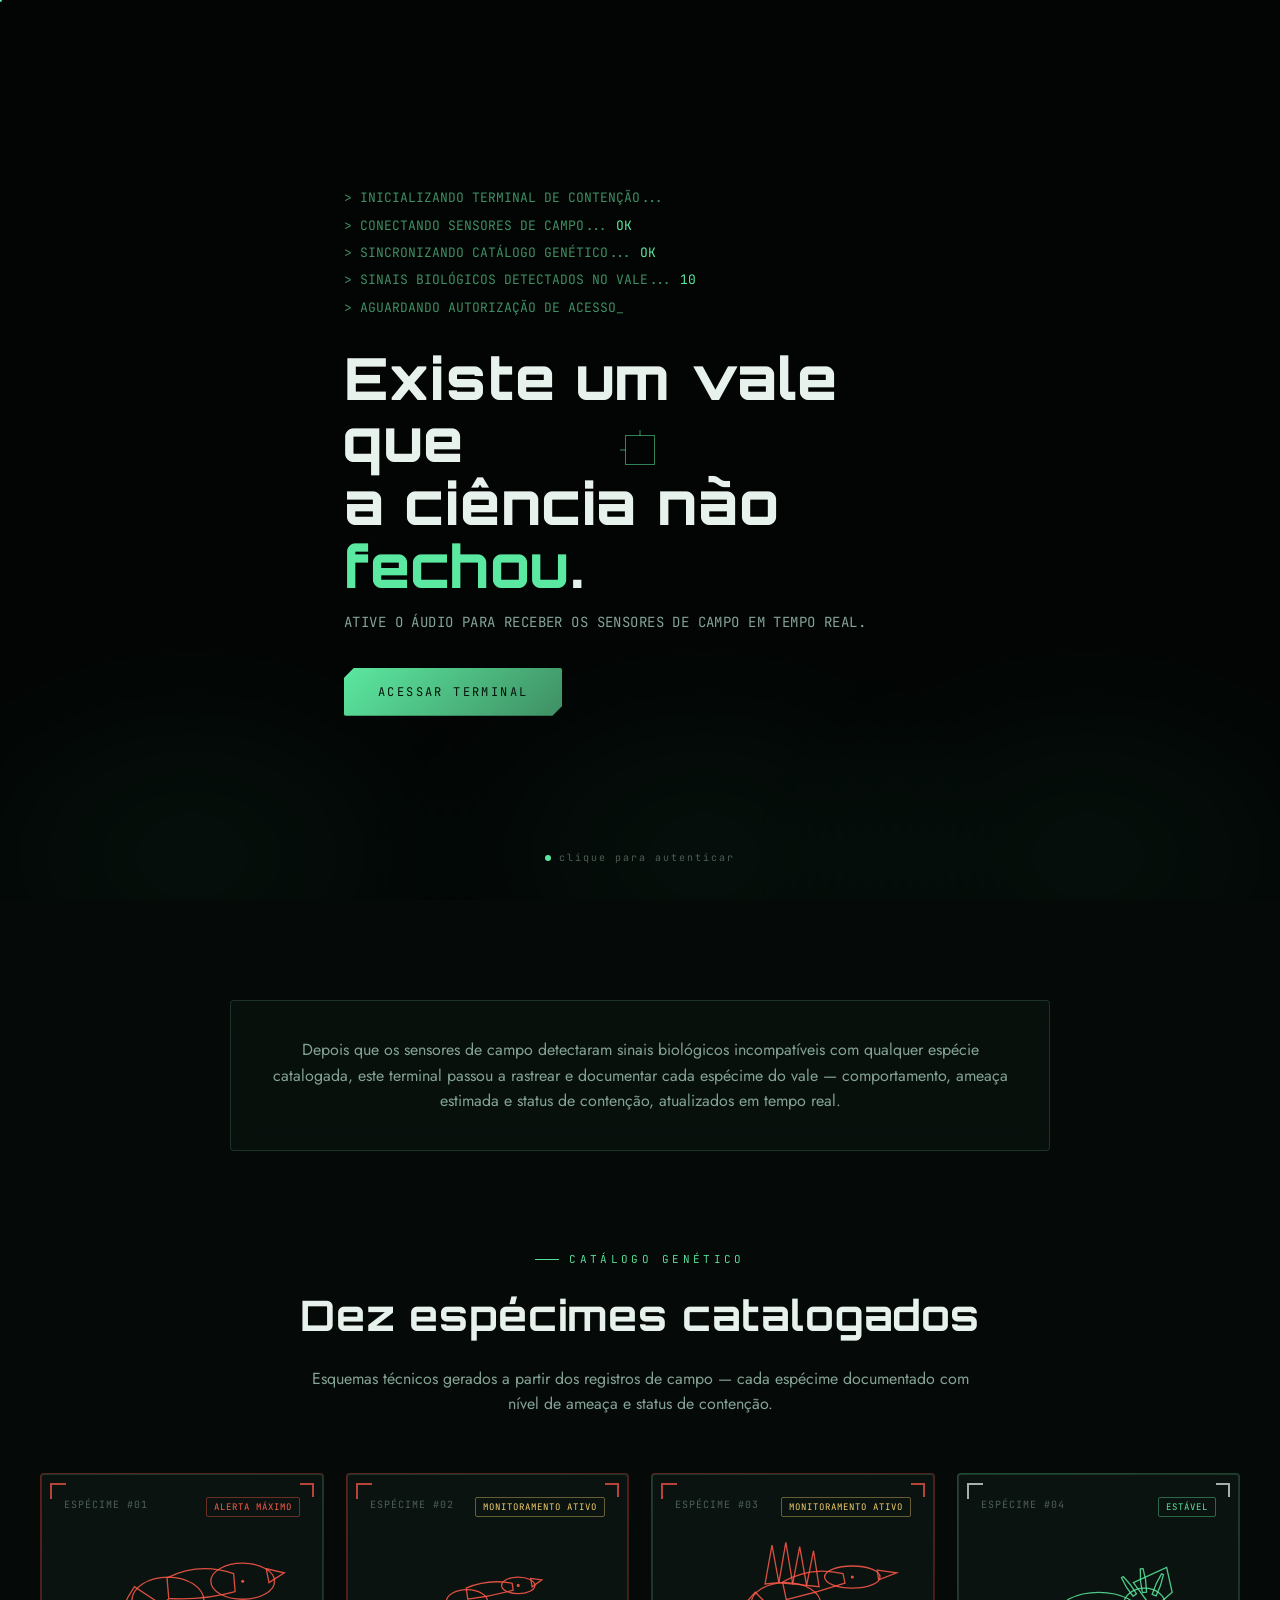
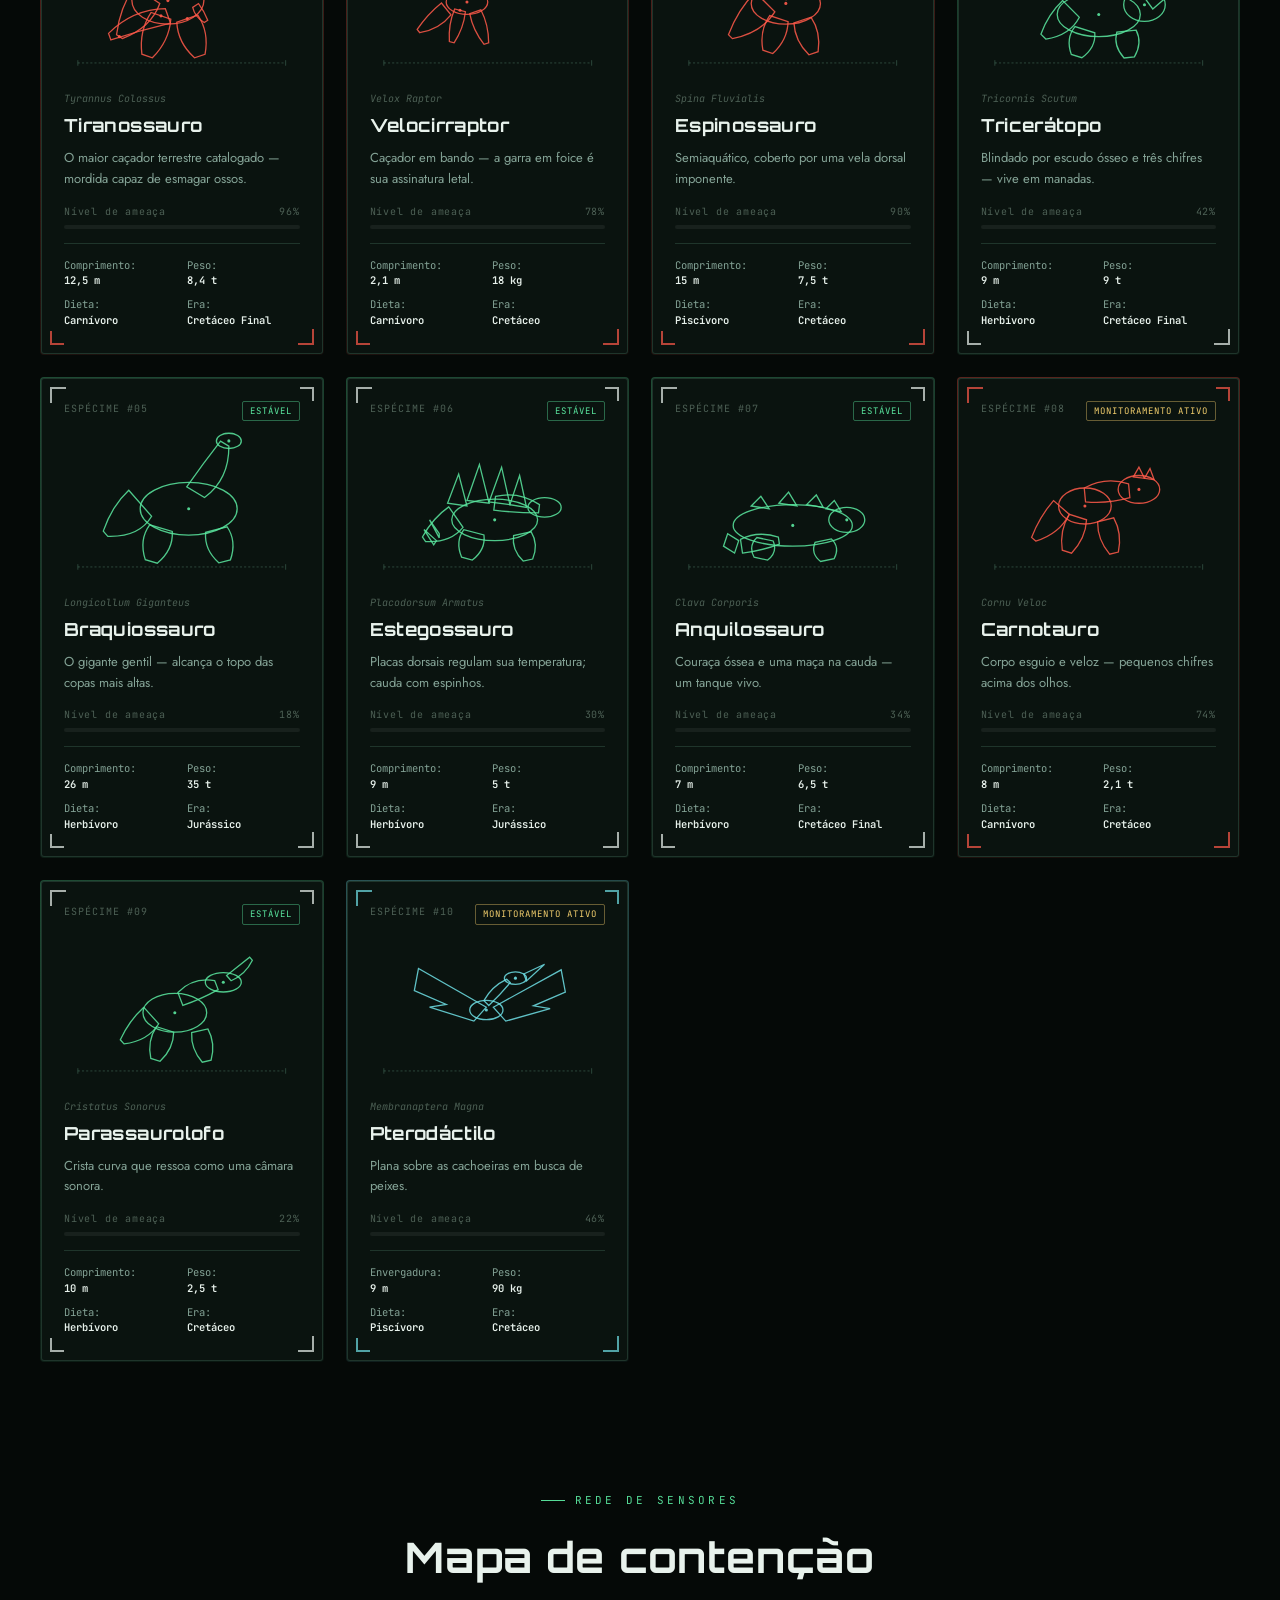
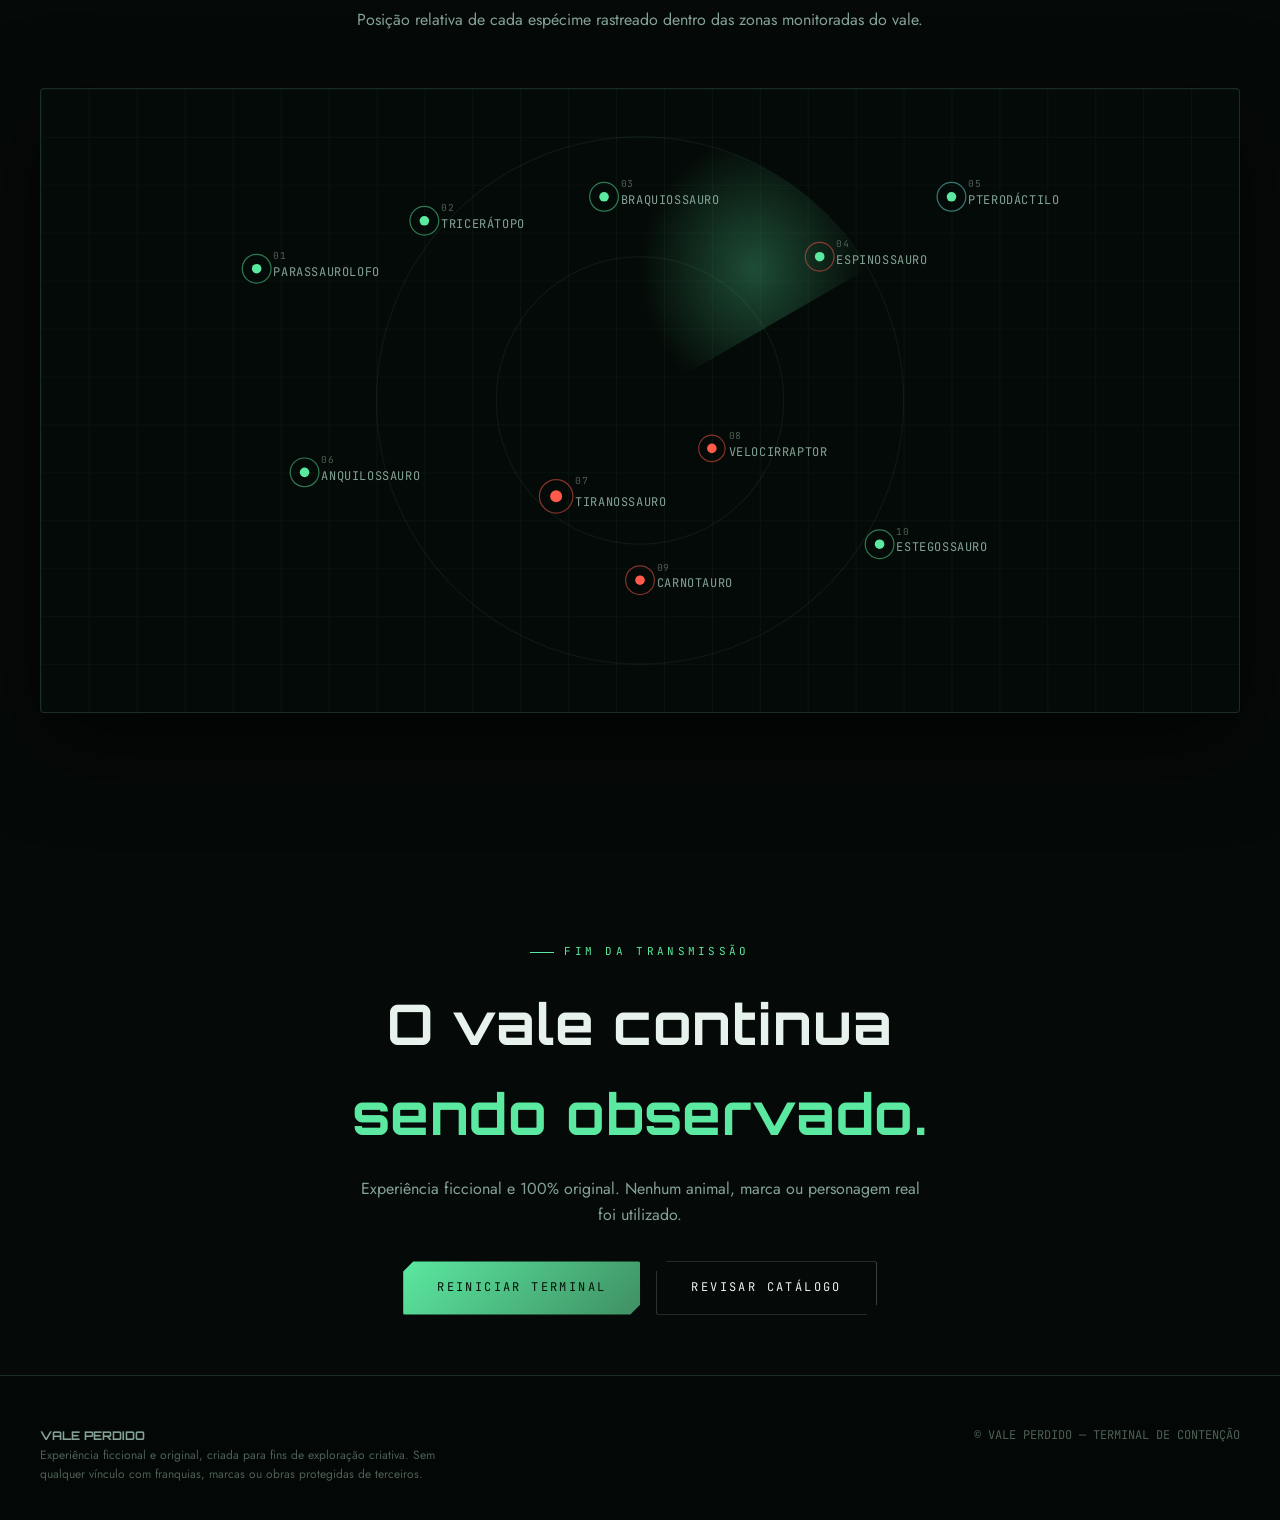
==== commit 9561b6f4: "Redesign as a high-tech containment terminal (drop 3D world) Replace the cinematic scroll-driven 3D " ====
--- a/index.html
+++ b/index.html
@@ -3,18 +3,18 @@
 <head>
 <meta charset="UTF-8">
 <meta name="viewport" content="width=device-width, initial-scale=1.0, viewport-fit=cover">
-<title>VALE PERDIDO — Expedição ao Mundo dos Dinossauros</title>
-<meta name="description" content="Uma expedição cinematográfica e imersiva a um mundo esquecido onde os dinossauros ainda caminham. Role, explore e viva a jornada.">
-<meta name="theme-color" content="#070f0c">
-
-<link rel="icon" type="image/svg+xml" href="data:image/svg+xml,%3Csvg xmlns='http://www.w3.org/2000/svg' viewBox='0 0 100 100'%3E%3Crect width='100' height='100' rx='18' fill='%23070f0c'/%3E%3Cpath d='M22 70 Q30 40 50 42 Q56 30 70 28 Q80 27 82 36 Q70 36 66 44 Q80 46 82 58 L60 58 Q52 66 40 68 L44 76 L34 76 L30 68 Q24 70 22 70Z' fill='%23d4af37'/%3E%3C/svg%3E">
+<title>VALE PERDIDO — Terminal de Contenção</title>
+<meta name="description" content="Terminal de monitoramento de campo — catálogo técnico de espécimes de um vale onde os dinossauros ainda existem. 100% original.">
+<meta name="theme-color" content="#050907">
+
+<link rel="icon" type="image/svg+xml" href="data:image/svg+xml,%3Csvg xmlns='http://www.w3.org/2000/svg' viewBox='0 0 100 100'%3E%3Crect width='100' height='100' rx='14' fill='%23050907'/%3E%3Ccircle cx='50' cy='50' r='34' fill='none' stroke='%235be8a0' stroke-width='3'/%3E%3Ccircle cx='50' cy='50' r='6' fill='%235be8a0'/%3E%3Cpath d='M50 16 L50 26 M50 74 L50 84 M16 50 L26 50 M74 50 L84 50' stroke='%235be8a0' stroke-width='3'/%3E%3C/svg%3E">
 
 <meta property="og:type" content="website">
-<meta property="og:title" content="VALE PERDIDO — Expedição ao Mundo dos Dinossauros">
-<meta property="og:description" content="Uma jornada cinematográfica e 100% original por uma floresta pré-histórica onde os dinossauros ainda existem.">
+<meta property="og:title" content="VALE PERDIDO — Terminal de Contenção">
+<meta property="og:description" content="Catálogo técnico e 100% original de espécimes de um vale onde os dinossauros ainda existem.">
 <meta property="og:locale" content="pt_BR">
 <meta name="twitter:card" content="summary_large_image">
-<meta name="twitter:title" content="VALE PERDIDO — Expedição ao Mundo dos Dinossauros">
+<meta name="twitter:title" content="VALE PERDIDO — Terminal de Contenção">
 
 <link rel="preconnect" href="https://fonts.googleapis.com">
 <link rel="preconnect" href="https://fonts.gstatic.com" crossorigin>
@@ -26,29 +26,31 @@
 <div id="cursor-ring"></div>
 <div id="cursor-dot"></div>
 
-<!-- ============ FX LAYERS ============ -->
-<canvas id="fx-canvas"></canvas>
+<!-- ============ GLOBAL BACKGROUND LAYERS ============ -->
+<div class="bg-grid"></div>
+<div class="bg-scanlines"></div>
+<div class="bg-vignette"></div>
 <canvas id="rain-canvas"></canvas>
 <div class="lightning-flash"></div>
 <div id="expedition-progress"></div>
 
-<!-- ============ INTRO ============ -->
+<!-- ============ INTRO (system boot) ============ -->
 <div id="intro">
   <div class="intro-fog"><span></span><span></span><span></span></div>
   <div class="roar-flash"></div>
-  <div class="intro-footprints">
-    <svg viewBox="0 0 40 55"><path d="M20 2C11 2 8 14 9 24c1 8-3 14-3 20 0 6 5 9 11 9s10-4 11-10c1-7-2-13-1-21C28 14 29 2 20 2Z"/></svg>
-    <svg viewBox="0 0 40 55"><path d="M20 2C11 2 8 14 9 24c1 8-3 14-3 20 0 6 5 9 11 9s10-4 11-10c1-7-2-13-1-21C28 14 29 2 20 2Z"/></svg>
-    <svg viewBox="0 0 40 55"><path d="M20 2C11 2 8 14 9 24c1 8-3 14-3 20 0 6 5 9 11 9s10-4 11-10c1-7-2-13-1-21C28 14 29 2 20 2Z"/></svg>
-    <svg viewBox="0 0 40 55"><path d="M20 2C11 2 8 14 9 24c1 8-3 14-3 20 0 6 5 9 11 9s10-4 11-10c1-7-2-13-1-21C28 14 29 2 20 2Z"/></svg>
-  </div>
   <div class="intro-content">
-    <div class="intro-eyebrow mono">Expedição Confidencial &middot; Setor 09</div>
-    <h1 class="intro-title">Existe um mundo que<br>a ciência esqueceu de <em>fechar</em>.</h1>
-    <p class="intro-sub mono">Ative o som para uma experiência completa — fones de ouvido recomendados.</p>
-    <button class="btn intro-start" id="start-expedition">Iniciar Expedição</button>
-  </div>
-  <div class="intro-hint"><span class="pulse-dot"></span> clique para atravessar a névoa</div>
+    <div class="boot-log mono" id="boot-log">
+      <div class="line">&gt; INICIALIZANDO TERMINAL DE CONTENÇÃO...</div>
+      <div class="line">&gt; CONECTANDO SENSORES DE CAMPO... <span class="ok">OK</span></div>
+      <div class="line">&gt; SINCRONIZANDO CATÁLOGO GENÉTICO... <span class="ok">OK</span></div>
+      <div class="line">&gt; SINAIS BIOLÓGICOS DETECTADOS NO VALE... <span class="ok">10</span></div>
+      <div class="line">&gt; AGUARDANDO AUTORIZAÇÃO DE ACESSO_</div>
+    </div>
+    <h1 class="intro-title">Existe um vale que<br>a ciência não <em>fechou</em>.</h1>
+    <p class="intro-sub mono">ATIVE O ÁUDIO PARA RECEBER OS SENSORES DE CAMPO EM TEMPO REAL.</p>
+    <button class="btn intro-start" id="start-expedition">Acessar Terminal</button>
+  </div>
+  <div class="intro-hint"><span class="pulse-dot"></span> clique para autenticar</div>
 </div>
 
 <div id="portal"></div>
@@ -56,15 +58,16 @@
 <!-- ============ NAV ============ -->
 <nav class="nav" id="nav">
   <a href="#hero" class="nav-logo">
-    <svg viewBox="0 0 100 100"><path d="M22 70 Q30 40 50 42 Q56 30 70 28 Q80 27 82 36 Q70 36 66 44 Q80 46 82 58 L60 58 Q52 66 40 68 L44 76 L34 76 L30 68 Q24 70 22 70Z" fill="#d4af37"/></svg>
-    Vale Perdido
+    <svg viewBox="0 0 100 100"><circle cx="50" cy="50" r="34" fill="none" stroke="#5be8a0" stroke-width="6"/><circle cx="50" cy="50" r="8" fill="#5be8a0"/><path d="M50 10 L50 24 M50 76 L50 90 M10 50 L24 50 M76 50 L90 50" stroke="#5be8a0" stroke-width="6"/></svg>
+    VALE PERDIDO
   </a>
+  <div class="nav-status mono">
+    <span class="pulse-dot"></span> SISTEMA ONLINE
+  </div>
   <div class="nav-links mono">
-    <a href="#ch-1">Floresta</a>
-    <a href="#ch-5">Predadores</a>
-    <a href="#ch-6">Laboratório</a>
-    <a href="#gallery">Espécies</a>
-    <a href="#expedition-map">Mapa</a>
+    <a href="#specimens">Espécimes</a>
+    <a href="#containment-map">Mapa</a>
+    <a href="#finale">Sistema</a>
   </div>
   <div style="display:flex; align-items:center; gap:12px;">
     <button class="nav-sound" id="sound-toggle" aria-label="Ativar som">
@@ -81,432 +84,100 @@
 
   <!-- ============ HERO ============ -->
   <section id="hero">
-    <div class="parallax-layer" data-depth="0.2" style="background:radial-gradient(ellipse at 30% 15%, rgba(242,206,109,0.25), transparent 55%);"></div>
-
-    <!-- sky / clouds -->
-    <svg class="parallax-layer scene-svg" data-depth="0.4" viewBox="0 0 1600 900" preserveAspectRatio="xMidYMid slice">
-      <ellipse class="cloud-drift" cx="260" cy="140" rx="180" ry="34" fill="rgba(200,215,205,0.10)"/>
-      <ellipse class="cloud-drift" cx="900" cy="90" rx="240" ry="40" fill="rgba(200,215,205,0.08)" style="animation-delay:-8s"/>
-      <ellipse class="cloud-drift" cx="1300" cy="180" rx="160" ry="28" fill="rgba(200,215,205,0.09)" style="animation-delay:-16s"/>
-    </svg>
-
-    <!-- volcano + mountains -->
-    <svg class="parallax-layer scene-svg" data-depth="0.7" viewBox="0 0 1600 900" preserveAspectRatio="xMidYMid slice">
-      <ellipse cx="1180" cy="260" rx="60" ry="90" fill="rgba(224,138,60,0.15)"/>
-      <polygon points="1080,420 1180,180 1280,420" fill="#0a1e15"/>
-      <polygon points="1150,210 1180,180 1210,210 1195,230 1165,230" fill="#e08a3c" opacity=".8"/>
-      <polygon points="150,460 380,240 520,400 700,220 900,440 1050,300 1250,460 1600,380 1600,700 0,700" fill="#0d2418"/>
-    </svg>
-
-    <!-- god rays -->
-    <div class="god-rays"></div>
-
-    <!-- distant jungle canopy -->
-    <svg class="parallax-layer scene-svg" data-depth="1" viewBox="0 0 1600 900" preserveAspectRatio="xMidYMid slice">
-      <polygon points="0,560 120,470 260,540 380,460 520,530 660,450 800,540 960,460 1100,540 1260,470 1400,545 1600,480 1600,720 0,720" fill="#122c1c"/>
-    </svg>
-
-    <!-- waterfall + lake -->
-    <svg class="parallax-layer scene-svg" data-depth="1.15" viewBox="0 0 1600 900" preserveAspectRatio="xMidYMid slice">
-      <rect x="330" y="260" width="34" height="360" fill="rgba(210,230,225,0.22)" class="water-shimmer"/>
-      <rect x="352" y="260" width="16" height="360" fill="rgba(210,230,225,0.35)" class="water-shimmer" style="animation-delay:-1s"/>
-      <ellipse cx="350" cy="620" rx="120" ry="26" fill="rgba(210,230,225,0.18)"/>
-      <ellipse cx="900" cy="700" rx="420" ry="60" fill="rgba(80,140,150,0.14)" class="water-shimmer" style="animation-delay:-2s"/>
-    </svg>
-
-    <!-- mid-ground jungle + walking herbivores -->
-    <svg class="parallax-layer scene-svg" data-depth="1.3" viewBox="0 0 1600 900" preserveAspectRatio="xMidYMid slice">
-      <polygon points="0,660 140,560 300,640 460,540 640,650 820,540 1000,650 1180,560 1360,650 1600,570 1600,900 0,900" fill="#0a1a12"/>
-    </svg>
-
-    <div class="hero-dinos" aria-hidden="true">
-      <div class="hero-dino hero-dino--1" data-dino="brachio" data-anim="dino-walk dino-breathe dino-drift-slow"></div>
-      <div class="hero-dino hero-dino--2" data-dino="triceratops" data-anim="dino-walk dino-breathe"></div>
-      <div class="hero-dino hero-dino--ptero" data-dino="ptero" data-anim="dino-breathe ptero-fly"></div>
-    </div>
-
-    <div class="vignette"></div>
-
+    <div class="hero-radar" aria-hidden="true">
+      <svg viewBox="0 0 400 400">
+        <circle class="ring" cx="200" cy="200" r="80"/>
+        <circle class="ring" cx="200" cy="200" r="140"/>
+        <circle class="ring" cx="200" cy="200" r="196"/>
+        <g class="sweep">
+          <path d="M200,200 L200,4 A196,196 0 0,1 336,63 Z" fill="url(#sweepGrad)"/>
+        </g>
+        <defs>
+          <linearGradient id="sweepGrad" x1="0" y1="0" x2="1" y2="1">
+            <stop offset="0" stop-color="#5be8a0" stop-opacity="0.35"/>
+            <stop offset="1" stop-color="#5be8a0" stop-opacity="0"/>
+          </linearGradient>
+        </defs>
+        <circle class="blip" cx="260" cy="140" r="4"/>
+        <circle class="blip" cx="140" cy="250" r="3" style="animation-delay:-1s"/>
+        <circle class="blip" cx="230" cy="270" r="3.5" style="animation-delay:-2s"/>
+        <circle class="blip" cx="150" cy="150" r="3" style="animation-delay:-.5s"/>
+      </svg>
+    </div>
     <div class="hero-content">
-      <div class="eyebrow">Um mundo que o tempo não fechou</div>
-      <h1 class="hero-title">O Mundo Perdido<span class="line2">ainda respira.</span></h1>
-      <p class="hero-desc">Uma expedição sensorial por uma terra intocada, onde criaturas colossais caminham livres entre vulcões, cachoeiras e florestas primitivas. Mova o mouse. Role a tela. Explore.</p>
+      <div class="eyebrow">Terminal de Contenção &middot; Setor 09</div>
+      <h1 class="hero-title">O Vale Perdido<span class="line2">está sendo monitorado.</span></h1>
+      <p class="hero-desc">Um catálogo técnico e 100% original de um ecossistema onde criaturas colossais ainda existem. Sensores ativos, dados em tempo real, dez espécimes catalogados.</p>
+      <div class="hero-metrics mono">
+        <div class="metric"><b>10</b><span>Espécimes</span></div>
+        <div class="metric"><b>03</b><span>Zonas Ativas</span></div>
+        <div class="metric"><b>24/7</b><span>Monitoramento</span></div>
+      </div>
       <div class="hero-ctas">
-        <a href="#ch-1" class="btn">Começar a Jornada</a>
-        <a href="#gallery" class="btn btn-ghost">Ver Espécies</a>
-      </div>
-    </div>
-
+        <a href="#specimens" class="btn">Ver Espécimes</a>
+        <a href="#containment-map" class="btn btn-ghost">Mapa de Contenção</a>
+      </div>
+    </div>
     <div class="hero-scroll-cue"><span>ROLE PARA EXPLORAR</span><div class="scroll-line"></div></div>
   </section>
 
-  <!-- ============ CH.1 — ENTRADA NA FLORESTA ============ -->
-  <section class="chapter" id="ch-1">
-    <div class="chapter-bg"></div>
-    <div class="wrap chapter-inner">
-      <div class="chapter-grid">
-        <div>
-          <div class="chapter-number reveal">Capítulo I</div>
-          <div class="eyebrow reveal">Entrada na Floresta</div>
-          <h2 class="reveal">A fronteira entre dois mundos</h2>
-          <p class="reveal">O ar muda antes mesmo de você ver a primeira folha gigante. Umidade densa, o cheiro de terra molhada e um silêncio que antecede algo grande. Esta é a porta de entrada — o último ponto onde o mundo moderno ainda existe.</p>
-          <div class="chapter-tags reveal">
-            <span class="tag">Neblina Volumétrica</span>
-            <span class="tag">Vegetação Densa</span>
-            <span class="tag">Ponto de Não Retorno</span>
-          </div>
-        </div>
-        <div class="chapter-stage reveal-scale">
-          <svg viewBox="0 0 500 420" style="position:absolute;inset:0;width:100%;height:100%;">
-            <polygon points="0,340 60,260 130,320 210,240 300,330 380,250 500,320 500,420 0,420" fill="#0d2116"/>
-            <polygon points="0,380 90,320 200,370 320,300 430,375 500,340 500,420 0,420" fill="#081712"/>
-            <g class="tree-sway" style="transform-origin:120px 420px;"><ellipse cx="120" cy="230" rx="70" ry="90" fill="#123020" opacity=".8"/></g>
-            <g class="tree-sway" style="transform-origin:380px 420px; animation-delay:-2s;"><ellipse cx="380" cy="210" rx="80" ry="100" fill="#0f2a1b" opacity=".8"/></g>
-          </svg>
-          <div class="hero-dino hero-dino--inline" data-dino="para" data-anim="dino-walk dino-breathe" style="width:46%;left:28%;bottom:10%;"></div>
-        </div>
-      </div>
-    </div>
-  </section>
-
-  <!-- ============ CH.2 — HERBÍVOROS GIGANTES ============ -->
-  <section class="chapter" id="ch-2">
-    <div class="chapter-bg"></div>
-    <div class="wrap chapter-inner">
-      <div class="chapter-grid">
-        <div class="chapter-stage reveal-scale" style="order:2;">
-          <svg viewBox="0 0 500 420" style="position:absolute;inset:0;width:100%;height:100%;">
-            <ellipse cx="250" cy="380" rx="260" ry="40" fill="rgba(80,140,90,0.15)"/>
-          </svg>
-          <div class="hero-dino hero-dino--inline" data-dino="brachio" data-anim="dino-walk dino-breathe" style="width:62%;left:20%;bottom:6%;"></div>
-        </div>
-        <div>
-          <div class="chapter-number reveal">Capítulo II</div>
-          <div class="eyebrow reveal">Herbívoros Gigantes</div>
-          <h2 class="reveal">Gigantes gentis do vale</h2>
-          <p class="reveal">Manadas inteiras se movem em câmera lenta, moldando a paisagem por onde passam. Pescoços que tocam as nuvens, passos que fazem a terra tremer — mas nenhum sinal de agressão. Apenas grandiosidade tranquila.</p>
-          <div class="chapter-tags reveal">
-            <span class="tag">Braquiossauro</span>
-            <span class="tag">Tricerátopo</span>
-            <span class="tag">Parassaurolofo</span>
-          </div>
-        </div>
-      </div>
-    </div>
-  </section>
-
-  <!-- ============ CH.3 — VALE DAS CACHOEIRAS ============ -->
-  <section class="chapter" id="ch-3">
-    <div class="chapter-bg"></div>
-    <div class="wrap chapter-inner">
-      <div class="chapter-grid">
-        <div>
-          <div class="chapter-number reveal">Capítulo III</div>
-          <div class="eyebrow reveal">Vale das Cachoeiras</div>
-          <h2 class="reveal">Onde o rio encontra o céu</h2>
-          <p class="reveal">Quedas d'água despencam de penhascos cobertos de musgo, alimentando lagos cristalinos onde pterossauros mergulham em busca de peixes. A névoa das cachoeiras cria arco-íris que duram o dia inteiro.</p>
-          <div class="chapter-tags reveal">
-            <span class="tag">Água Cristalina</span>
-            <span class="tag">Pterodáctilo</span>
-            <span class="tag">Reflexos Realistas</span>
-          </div>
-        </div>
-        <div class="chapter-stage reveal-scale">
-          <svg viewBox="0 0 500 420" style="position:absolute;inset:0;width:100%;height:100%;">
-            <polygon points="0,60 160,60 190,420 0,420" fill="#0a2a30"/>
-            <rect x="160" y="60" width="36" height="360" fill="rgba(210,230,225,0.28)" class="water-shimmer"/>
-            <rect x="182" y="60" width="16" height="360" fill="rgba(230,245,240,0.4)" class="water-shimmer" style="animation-delay:-1.4s"/>
-            <ellipse cx="230" cy="360" rx="220" ry="50" fill="rgba(70,130,150,0.22)" class="water-shimmer" style="animation-delay:-2.2s"/>
-          </svg>
-          <div class="hero-dino hero-dino--inline" data-dino="ptero" data-anim="dino-breathe" style="width:30%;right:8%;top:14%;left:auto;bottom:auto;"></div>
-        </div>
-      </div>
-    </div>
-  </section>
-
-  <!-- ============ CH.4 — FLORESTA DENSA ============ -->
-  <section class="chapter" id="ch-4">
-    <div class="chapter-bg"></div>
-    <div class="wrap chapter-inner">
-      <div class="chapter-grid">
-        <div class="chapter-stage reveal-scale" style="order:2;">
-          <svg viewBox="0 0 500 420" style="position:absolute;inset:0;width:100%;height:100%;">
-            <g class="tree-sway" style="transform-origin:90px 420px;"><ellipse cx="90" cy="180" rx="90" ry="120" fill="#0c2417"/></g>
-            <g class="tree-sway" style="transform-origin:250px 420px; animation-delay:-1.5s;"><ellipse cx="250" cy="150" rx="100" ry="140" fill="#0a1f14"/></g>
-            <g class="tree-sway" style="transform-origin:420px 420px; animation-delay:-3s;"><ellipse cx="420" cy="190" rx="90" ry="120" fill="#0c2417"/></g>
-          </svg>
-          <div class="hero-dino hero-dino--inline" data-dino="anky" data-anim="dino-walk dino-breathe" style="width:44%;left:30%;bottom:6%;"></div>
-        </div>
-        <div>
-          <div class="chapter-number reveal">Capítulo IV</div>
-          <div class="eyebrow reveal">Floresta Densa</div>
-          <h2 class="reveal">O coração verde do vale</h2>
-          <p class="reveal">A luz mal atravessa o dossel. Aqui vivem as espécies mais discretas e resistentes — blindadas, cautelosas, movendo-se devagar entre samambaias gigantes e troncos cobertos de líquen luminoso.</p>
-          <div class="chapter-tags reveal">
-            <span class="tag">Anquilossauro</span>
-            <span class="tag">Vento nas Árvores</span>
-            <span class="tag">Poeira em Suspensão</span>
-          </div>
-        </div>
-      </div>
-    </div>
-  </section>
-
-  <!-- ============ CH.5 — REGIÃO DOS PREDADORES ============ -->
-  <section class="chapter" id="ch-5">
-    <div class="chapter-bg"></div>
-    <div class="wrap chapter-inner">
-      <div class="chapter-grid">
-        <div>
-          <div class="chapter-number reveal">Capítulo V</div>
-          <div class="eyebrow reveal">Região dos Predadores</div>
-          <h2 class="reveal">O topo da cadeia alimentar</h2>
-          <p class="reveal">Um rugido distante ecoa pelo cânion. A terra treme sob passos pesados. Esta é a zona de maior risco da expedição — território de caçadores que não perdoam hesitação.</p>
-          <div class="chapter-tags reveal">
-            <span class="tag">Tiranossauro</span>
-            <span class="tag">Velocirraptor</span>
-            <span class="tag">Tremor de Câmera</span>
-          </div>
-        </div>
-        <div class="chapter-stage reveal-scale">
-          <svg viewBox="0 0 500 420" style="position:absolute;inset:0;width:100%;height:100%;">
-            <polygon points="0,300 0,220 100,120 200,240 300,100 400,220 500,150 500,260 0,300" fill="#170b06"/>
-            <ellipse cx="250" cy="360" rx="280" ry="80" fill="rgba(224,138,60,0.16)"/>
-          </svg>
-          <div class="hero-dino hero-dino--inline" data-dino="trex" data-anim="dino-walk dino-breathe" style="width:56%;left:24%;bottom:4%;"></div>
-        </div>
-      </div>
-    </div>
-  </section>
-
-  <!-- ============ CH.6 — LABORATÓRIO CIENTÍFICO ============ -->
-  <section class="chapter" id="ch-6">
-    <div class="chapter-bg"></div>
-    <div class="wrap chapter-inner">
-      <div class="chapter-grid">
-        <div class="chapter-stage reveal-scale lab-panel" style="order:2;">
-          <div class="dna-wrap">
-            <svg viewBox="0 0 200 380" width="60%" height="90%">
-              <g class="dino-breathe" style="transform-origin:100px 190px;">
-                <path d="M40,10 C120,50 80,90 160,130 C80,170 120,210 40,250 C120,290 80,330 160,370" fill="none" stroke="#4caf7d" stroke-width="3" opacity=".7"/>
-                <path d="M160,10 C80,50 120,90 40,130 C120,170 80,210 160,250 C80,290 120,330 40,370" fill="none" stroke="#d4af37" stroke-width="3" opacity=".7"/>
-              </g>
-            </svg>
-          </div>
-          <div class="lab-readout mono">
-            &gt; ANÁLISE_GENÉTICA.................<span class="val">OK</span><br>
-            &gt; ESPÉCIME.......................<span class="val">CATALOGADO</span><br>
-            &gt; INTEGRIDADE_AMOSTRA............<span class="val">98.4%</span><br>
-            &gt; STATUS_EXPEDIÇÃO...............<span class="val">EM CURSO</span>
-          </div>
-        </div>
-        <div>
-          <div class="chapter-number reveal">Capítulo VI</div>
-          <div class="eyebrow reveal">Laboratório Científico</div>
-          <h2 class="reveal">Onde o mistério é estudado</h2>
-          <p class="reveal">Uma estação de pesquisa avançada, escondida entre as rochas, estuda como este ecossistema sobreviveu ao tempo. Telas de vidro, dados em tempo real e mais perguntas do que respostas.</p>
-          <div class="chapter-tags reveal">
-            <span class="tag">Glassmorphism</span>
-            <span class="tag">Interface HUD</span>
-            <span class="tag">Pesquisa Fictícia</span>
-          </div>
-        </div>
-      </div>
-    </div>
-  </section>
-
-  <!-- ============ CH.7 — OBSERVATÓRIO ELEVADO ============ -->
-  <section class="chapter" id="ch-7">
-    <div class="chapter-bg"></div>
-    <div class="wrap chapter-inner">
-      <div class="chapter-grid">
-        <div>
-          <div class="chapter-number reveal">Capítulo VII</div>
-          <div class="eyebrow reveal">Observatório Elevado</div>
-          <h2 class="reveal">A vista que muda tudo</h2>
-          <p class="reveal">No topo de um penhasco, uma plataforma suspensa revela a real escala do vale. Daqui, é possível ver todas as regiões já exploradas — e todas as que ainda esperam por você.</p>
-          <div class="chapter-tags reveal">
-            <span class="tag">Altitude</span>
-            <span class="tag">Vento Constante</span>
-            <span class="tag">Vista Panorâmica</span>
-          </div>
-        </div>
-        <div class="chapter-stage reveal-scale">
-          <svg viewBox="0 0 500 420" style="position:absolute;inset:0;width:100%;height:100%;">
-            <polygon points="0,420 40,220 120,320 220,140 320,300 400,180 500,260 500,420" fill="#0e1f28"/>
-            <rect x="200" y="300" width="100" height="10" fill="#1a2c38"/>
-            <rect x="235" y="230" width="10" height="80" fill="#1a2c38"/>
-            <rect x="255" y="230" width="10" height="80" fill="#1a2c38"/>
-          </svg>
-          <div class="hero-dino hero-dino--inline" data-dino="ptero" data-anim="dino-breathe ptero-hover" style="width:30%;left:12%;top:16%;"></div>
-        </div>
-      </div>
-    </div>
-  </section>
-
-  <!-- ============ CH.8 — VALE DOS GIGANTES ============ -->
-  <section class="chapter" id="ch-8">
-    <div class="chapter-bg"></div>
-    <div class="wrap chapter-inner">
-      <div class="chapter-grid">
-        <div class="chapter-stage reveal-scale" style="order:2;">
-          <svg viewBox="0 0 500 420" style="position:absolute;inset:0;width:100%;height:100%;">
-            <ellipse cx="250" cy="380" rx="260" ry="40" fill="rgba(180,170,60,0.12)"/>
-          </svg>
-          <div class="hero-dino hero-dino--inline" data-dino="brachio" data-anim="dino-walk dino-breathe" style="width:58%;left:6%;bottom:8%;"></div>
-          <div class="hero-dino hero-dino--inline" data-dino="stego" data-anim="dino-walk dino-breathe" style="width:34%;right:2%;bottom:2%;left:auto;"></div>
-        </div>
-        <div>
-          <div class="chapter-number reveal">Capítulo VIII</div>
-          <div class="eyebrow reveal">Vale dos Gigantes</div>
-          <h2 class="reveal">Onde a escala perde o sentido</h2>
-          <p class="reveal">As maiores criaturas do vale se reúnem nesta planície aberta. Cada passo é sentido antes de ser ouvido. Prepare-se: a câmera treme quando os gigantes se aproximam.</p>
-          <div class="chapter-tags reveal">
-            <span class="tag">Estegossauro</span>
-            <span class="tag">Braquiossauro</span>
-            <span class="tag">Escala Épica</span>
-          </div>
-        </div>
-      </div>
-    </div>
-  </section>
-
-  <!-- ============ GALLERY — ESPÉCIES ============ -->
-  <section id="gallery">
+  <!-- ============ SHORT BLURB ============ -->
+  <section id="intro-blurb">
+    <div class="wrap">
+      <div class="blurb-panel reveal">
+        <p>Depois que os sensores de campo detectaram sinais biológicos incompatíveis com qualquer espécie catalogada, este terminal passou a rastrear e documentar cada espécime do vale — comportamento, ameaça estimada e status de contenção, atualizados em tempo real.</p>
+      </div>
+    </div>
+  </section>
+
+  <!-- ============ SPECIMEN GRID ============ -->
+  <section id="specimens">
     <div class="wrap">
       <div class="section-head reveal">
-        <div class="eyebrow">Catálogo da Expedição</div>
-        <h2>Dez espécies catalogadas</h2>
-        <p>Cada criatura documentada pela equipe científica — silhuetas geradas a partir de registros de campo, com comportamento e locomoção simulados em tempo real.</p>
-      </div>
-      <div class="gallery-grid">
-
-        <article class="dino-card">
-          <div class="dino-card-inner">
-            <div class="dino-card-stage"><div data-dino="trex" data-anim="dino-walk dino-breathe" data-fill-card></div></div>
-            <span class="latin" data-field="latin"></span>
-            <h3 data-field="name"></h3>
-            <p data-field="desc"></p>
-            <div class="stats" data-stats></div>
-          </div>
-        </article>
-
-        <article class="dino-card">
-          <div class="dino-card-inner">
-            <div class="dino-card-stage"><div data-dino="raptor" data-anim="dino-walk dino-breathe" data-fill-card></div></div>
-            <span class="latin" data-field="latin"></span>
-            <h3 data-field="name"></h3>
-            <p data-field="desc"></p>
-            <div class="stats" data-stats></div>
-          </div>
-        </article>
-
-        <article class="dino-card">
-          <div class="dino-card-inner">
-            <div class="dino-card-stage"><div data-dino="spino" data-anim="dino-walk dino-breathe" data-fill-card></div></div>
-            <span class="latin" data-field="latin"></span>
-            <h3 data-field="name"></h3>
-            <p data-field="desc"></p>
-            <div class="stats" data-stats></div>
-          </div>
-        </article>
-
-        <article class="dino-card">
-          <div class="dino-card-inner">
-            <div class="dino-card-stage"><div data-dino="triceratops" data-anim="dino-walk dino-breathe" data-fill-card></div></div>
-            <span class="latin" data-field="latin"></span>
-            <h3 data-field="name"></h3>
-            <p data-field="desc"></p>
-            <div class="stats" data-stats></div>
-          </div>
-        </article>
-
-        <article class="dino-card">
-          <div class="dino-card-inner">
-            <div class="dino-card-stage"><div data-dino="brachio" data-anim="dino-walk dino-breathe" data-fill-card></div></div>
-            <span class="latin" data-field="latin"></span>
-            <h3 data-field="name"></h3>
-            <p data-field="desc"></p>
-            <div class="stats" data-stats></div>
-          </div>
-        </article>
-
-        <article class="dino-card">
-          <div class="dino-card-inner">
-            <div class="dino-card-stage"><div data-dino="stego" data-anim="dino-walk dino-breathe" data-fill-card></div></div>
-            <span class="latin" data-field="latin"></span>
-            <h3 data-field="name"></h3>
-            <p data-field="desc"></p>
-            <div class="stats" data-stats></div>
-          </div>
-        </article>
-
-        <article class="dino-card">
-          <div class="dino-card-inner">
-            <div class="dino-card-stage"><div data-dino="anky" data-anim="dino-walk dino-breathe" data-fill-card></div></div>
-            <span class="latin" data-field="latin"></span>
-            <h3 data-field="name"></h3>
-            <p data-field="desc"></p>
-            <div class="stats" data-stats></div>
-          </div>
-        </article>
-
-        <article class="dino-card">
-          <div class="dino-card-inner">
-            <div class="dino-card-stage"><div data-dino="carno" data-anim="dino-walk dino-breathe" data-fill-card></div></div>
-            <span class="latin" data-field="latin"></span>
-            <h3 data-field="name"></h3>
-            <p data-field="desc"></p>
-            <div class="stats" data-stats></div>
-          </div>
-        </article>
-
-        <article class="dino-card">
-          <div class="dino-card-inner">
-            <div class="dino-card-stage"><div data-dino="para" data-anim="dino-walk dino-breathe" data-fill-card></div></div>
-            <span class="latin" data-field="latin"></span>
-            <h3 data-field="name"></h3>
-            <p data-field="desc"></p>
-            <div class="stats" data-stats></div>
-          </div>
-        </article>
-
-        <article class="dino-card">
-          <div class="dino-card-inner">
-            <div class="dino-card-stage"><div data-dino="ptero" data-anim="dino-breathe wing-flap" data-fill-card></div></div>
-            <span class="latin" data-field="latin"></span>
-            <h3 data-field="name"></h3>
-            <p data-field="desc"></p>
-            <div class="stats" data-stats></div>
-          </div>
-        </article>
-
-      </div>
-    </div>
-  </section>
-
-  <!-- ============ EXPEDITION MAP ============ -->
-  <section id="expedition-map">
+        <div class="eyebrow">Catálogo Genético</div>
+        <h2>Dez espécimes catalogados</h2>
+        <p>Esquemas técnicos gerados a partir dos registros de campo — cada espécime documentado com nível de ameaça e status de contenção.</p>
+      </div>
+      <div class="specimen-grid" id="specimen-grid"></div>
+    </div>
+  </section>
+
+  <!-- ============ CONTAINMENT MAP ============ -->
+  <section id="containment-map">
     <div class="wrap">
       <div class="section-head reveal">
-        <div class="eyebrow">Cartografia de Campo</div>
-        <h2>Mapa da área explorada</h2>
-        <p>Acompanhe visualmente cada etapa da sua expedição pelo vale, do ponto de entrada ao vale dos gigantes.</p>
+        <div class="eyebrow">Rede de Sensores</div>
+        <h2>Mapa de contenção</h2>
+        <p>Posição relativa de cada espécime rastreado dentro das zonas monitoradas do vale.</p>
       </div>
       <div class="map-frame reveal-scale">
-        <svg class="map-svg" viewBox="0 0 1000 460" preserveAspectRatio="xMidYMid meet">
-          <polygon points="0,460 0,320 150,220 300,340 460,180 620,320 780,200 1000,300 1000,460" fill="#0c2016"/>
-          <path class="map-path" d="M80,380 C220,340 260,260 380,240 C480,220 520,300 620,280 C740,260 800,180 920,150" fill="none" stroke-width="3"/>
-          <path class="map-path-progress" d="M80,380 C220,340 260,260 380,240 C480,220 520,300 620,280 C740,260 800,180 920,150" fill="none" stroke-width="3"/>
-
-          <g class="map-node active" transform="translate(80,380)"><circle r="6" fill="#4caf7d"/><text x="12" y="4">ENTRADA</text></g>
-          <g class="map-node" transform="translate(300,262)"><circle r="6" fill="#4caf7d"/><text x="12" y="4">HERBÍVOROS</text></g>
-          <g class="map-node" transform="translate(430,232)"><circle r="6" fill="#4caf7d"/><text x="12" y="4">CACHOEIRAS</text></g>
-          <g class="map-node" transform="translate(560,296)"><circle r="6" fill="#4caf7d"/><text x="12" y="4">FLORESTA DENSA</text></g>
-          <g class="map-node" transform="translate(660,268)"><circle r="6" fill="#4caf7d"/><text x="12" y="4">PREDADORES</text></g>
-          <g class="map-node" transform="translate(760,206)"><circle r="6" fill="#4caf7d"/><text x="12" y="4">LABORATÓRIO</text></g>
-          <g class="map-node" transform="translate(850,178)"><circle r="6" fill="#4caf7d"/><text x="-12" y="-10" text-anchor="end">OBSERVATÓRIO</text></g>
-          <g class="map-node" transform="translate(910,150)"><circle r="6" fill="#4caf7d"/><text x="-12" y="4" text-anchor="end">VALE DOS GIGANTES</text></g>
+        <svg class="map-svg" viewBox="0 0 1000 520" preserveAspectRatio="xMidYMid meet">
+          <defs>
+            <pattern id="mapGrid" width="40" height="40" patternUnits="userSpaceOnUse">
+              <path d="M40 0 L0 0 0 40" class="map-grid-line" fill="none"/>
+            </pattern>
+            <radialGradient id="mapSweepGrad" x1="0" y1="0" x2="1" y2="1">
+              <stop offset="0" stop-color="#5be8a0" stop-opacity="0.3"/>
+              <stop offset="1" stop-color="#5be8a0" stop-opacity="0"/>
+            </radialGradient>
+          </defs>
+          <rect x="0" y="0" width="1000" height="520" fill="url(#mapGrid)"/>
+          <circle cx="500" cy="260" r="120" class="map-grid-line" fill="none"/>
+          <circle cx="500" cy="260" r="220" class="map-grid-line" fill="none"/>
+          <g class="map-sweep">
+            <path d="M500,260 L500,40 A220,220 0 0,1 690,150 Z" fill="url(#mapSweepGrad)"/>
+          </g>
+
+          <g class="map-node" data-id="para" transform="translate(180,150)"><circle class="ring" r="12" style="color:#5be8a0"/><circle class="dot" r="4"/><text x="14" y="-8" class="id">01</text><text x="14" y="6">PARASSAUROLOFO</text></g>
+          <g class="map-node" data-id="triceratops" transform="translate(320,110)"><circle class="ring" r="12" style="color:#5be8a0"/><circle class="dot" r="4"/><text x="14" y="-8" class="id">02</text><text x="14" y="6">TRICERÁTOPO</text></g>
+          <g class="map-node" data-id="brachio" transform="translate(470,90)"><circle class="ring" r="12" style="color:#5be8a0"/><circle class="dot" r="4"/><text x="14" y="-8" class="id">03</text><text x="14" y="6">BRAQUIOSSAURO</text></g>
+          <g class="map-node" data-id="spino" transform="translate(650,140)"><circle class="ring" r="12" style="color:#ff5a4a"/><circle class="dot" r="4"/><text x="14" y="-8" class="id">04</text><text x="14" y="6">ESPINOSSAURO</text></g>
+          <g class="map-node" data-id="ptero" transform="translate(760,90)"><circle class="ring" r="12" style="color:#6fe0e6"/><circle class="dot" r="4"/><text x="14" y="-8" class="id">05</text><text x="14" y="6">PTERODÁCTILO</text></g>
+          <g class="map-node" data-id="anky" transform="translate(220,320)"><circle class="ring" r="12" style="color:#5be8a0"/><circle class="dot" r="4"/><text x="14" y="-8" class="id">06</text><text x="14" y="6">ANQUILOSSAURO</text></g>
+          <g class="map-node danger" data-id="trex" transform="translate(430,340)"><circle class="ring" r="14" style="color:#ff5a4a"/><circle class="dot" r="5"/><text x="16" y="-10" class="id">07</text><text x="16" y="8">TIRANOSSAURO</text></g>
+          <g class="map-node danger" data-id="raptor" transform="translate(560,300)"><circle class="ring" r="11" style="color:#ff5a4a"/><circle class="dot" r="4"/><text x="14" y="-8" class="id">08</text><text x="14" y="6">VELOCIRRAPTOR</text></g>
+          <g class="map-node danger" data-id="carno" transform="translate(500,410)"><circle class="ring" r="12" style="color:#ff5a4a"/><circle class="dot" r="4"/><text x="14" y="-8" class="id">09</text><text x="14" y="6">CARNOTAURO</text></g>
+          <g class="map-node" data-id="stego" transform="translate(700,380)"><circle class="ring" r="12" style="color:#5be8a0"/><circle class="dot" r="4"/><text x="14" y="-8" class="id">10</text><text x="14" y="6">ESTEGOSSAURO</text></g>
         </svg>
       </div>
     </div>
@@ -514,22 +185,13 @@
 
   <!-- ============ FINALE ============ -->
   <section id="finale">
-    <svg style="position:absolute;inset:0;width:100%;height:100%;" viewBox="0 0 1600 700" preserveAspectRatio="xMidYMid slice">
-      <polygon points="0,560 200,460 420,540 640,440 860,540 1080,440 1300,540 1600,460 1600,700 0,700" fill="#0a1a10"/>
-    </svg>
-    <div class="finale-dinos" aria-hidden="true">
-      <div class="hero-dino hero-dino--inline" data-dino="trex" data-anim="dino-walk dino-breathe" style="width:18%;left:4%;bottom:0%;opacity:.8;"></div>
-      <div class="hero-dino hero-dino--inline" data-dino="triceratops" data-anim="dino-walk dino-breathe" style="width:16%;left:24%;bottom:-2%;opacity:.8;"></div>
-      <div class="hero-dino hero-dino--inline" data-dino="brachio" data-anim="dino-walk dino-breathe" style="width:24%;right:4%;left:auto;bottom:-2%;opacity:.8;"></div>
-      <div class="hero-dino hero-dino--inline" data-dino="ptero" data-anim="dino-breathe ptero-fly" style="width:14%;top:6%;left:58%;bottom:auto;opacity:.8;"></div>
-    </div>
-    <div class="wrap" style="position:relative;z-index:5;">
-      <div class="eyebrow reveal" style="justify-content:center;">Fim da Expedição — Ou Apenas o Começo</div>
-      <h2 class="finale-title reveal">O vale continua<br><em>quando você fecha os olhos.</em></h2>
-      <p class="finale-sub reveal">Esta jornada foi uma recriação sensorial e ficcional. Nenhum animal, marca ou personagem real foi utilizado — apenas a sensação eterna de descobrir o desconhecido.</p>
-      <div class="reveal" style="display:flex; gap:18px; justify-content:center; flex-wrap:wrap;">
-        <a href="#hero" class="btn">Reviver a Expedição</a>
-        <a href="#gallery" class="btn btn-ghost">Revisar Catálogo</a>
+    <div class="wrap">
+      <div class="eyebrow reveal" style="justify-content:center;">Fim da Transmissão</div>
+      <h2 class="finale-title reveal">O vale continua<br><em>sendo observado.</em></h2>
+      <p class="finale-sub reveal">Experiência ficcional e 100% original. Nenhum animal, marca ou personagem real foi utilizado.</p>
+      <div class="reveal" style="display:flex; gap:16px; justify-content:center; flex-wrap:wrap;">
+        <a href="#hero" class="btn">Reiniciar Terminal</a>
+        <a href="#specimens" class="btn btn-ghost">Revisar Catálogo</a>
       </div>
     </div>
   </section>
@@ -539,27 +201,24 @@
 <footer>
   <div class="wrap footer-grid">
     <div class="footer-note">
-      <strong style="color:var(--text-dim); font-family:'Cinzel',serif;">VALE PERDIDO</strong><br>
-      Experiência ficcional e original, criada para fins de exploração criativa e imersão sensorial. Sem qualquer vínculo com franquias, marcas ou obras protegidas de terceiros.
-    </div>
-    <div class="mono">© Vale Perdido — Expedição Cinematográfica</div>
+      <strong style="color:var(--text-dim); font-family:'Orbitron',sans-serif;">VALE PERDIDO</strong><br>
+      Experiência ficcional e original, criada para fins de exploração criativa. Sem qualquer vínculo com franquias, marcas ou obras protegidas de terceiros.
+    </div>
+    <div class="mono">© VALE PERDIDO — TERMINAL DE CONTENÇÃO</div>
   </div>
 </footer>
 
 <!-- ============ FLOATING FX TOGGLES ============ -->
 <div class="fx-toggles">
-  <button class="fx-toggle" id="rain-toggle" aria-label="Ativar chuva">
+  <button class="fx-toggle" id="rain-toggle" aria-label="Simular tempestade">
     <svg viewBox="0 0 24 24" fill="none" stroke="currentColor" stroke-width="1.6" stroke-linecap="round"><path d="M6 16.5A4.5 4.5 0 0 1 7 7.6 6 6 0 0 1 18.5 9 4 4 0 0 1 18 17H7Z"/><path d="M8 19l-1 2M12 19l-1 2M16 19l-1 2"/></svg>
   </button>
 </div>
 
-<div id="dino-defs" style="display:none"></div>
-
-<script src="js/vendor/three.min.js"></script>
 <script src="js/vendor/gsap.min.js"></script>
 <script src="js/vendor/ScrollTrigger.min.js"></script>
 <script src="js/vendor/lenis.min.js"></script>
-<script src="js/dinosaurs.js"></script>
+<script src="js/specimens.js"></script>
 <script src="js/main.js"></script>
 </body>
 </html>
--- a/css/style.css
+++ b/css/style.css
@@ -1,52 +1,52 @@
-@import url('https://fonts.googleapis.com/css2?family=Cinzel:wght@500;600;700;900&family=Jost:wght@300;400;500;600&family=JetBrains+Mono:wght@400;500;600&display=swap');
+@import url('https://fonts.googleapis.com/css2?family=Orbitron:wght@500;600;700;800;900&family=Jost:wght@300;400;500;600&family=JetBrains+Mono:wght@400;500;600;700&display=swap');
 
 /* ===================== TOKENS ===================== */
 :root{
-  --bg-void:#05080a;
-  --bg-deep:#070f0c;
-  --bg-panel: rgba(18,28,22,0.55);
-  --bg-panel-solid:#0c1512;
-  --line: rgba(180,200,170,0.14);
-
-  --green-deep:#0e2a1c;
-  --green:#1f6b45;
-  --green-bright:#4caf7d;
-  --green-glow: rgba(76,175,125,0.35);
-
-  --gold:#d4af37;
-  --gold-bright:#f2ce6d;
-  --amber:#e08a3c;
-  --amber-dim:#8a5321;
-
-  --text:#eef2ea;
-  --text-dim:#a9b6a9;
-  --text-faint:#6c766c;
-
-  --shadow-deep: 0 30px 80px rgba(0,0,0,0.55);
+  --bg:#050907;
+  --bg-deep:#030605;
+  --bg-panel: rgba(10,22,17,0.6);
+  --bg-panel-solid:#0a130f;
+  --line: rgba(130,205,170,0.18);
+  --line-bright: rgba(130,205,170,0.4);
+
+  --green:#3f8f63;
+  --green-bright:#5be8a0;
+  --green-glow: rgba(91,232,160,0.35);
+
+  --amber:#f2ce6d;
+  --amber-dim:#8a6a2a;
+  --red:#ff5a4a;
+  --red-dim:#7a2a20;
+  --cyan:#6fe0e6;
+
+  --text:#e8f2ec;
+  --text-dim:#84a396;
+  --text-faint:#4d6055;
+
+  --shadow-deep: 0 30px 90px rgba(0,0,0,0.6);
   --ease-cine: cubic-bezier(.16,.84,.44,1);
   --ease-soft: cubic-bezier(.22,.61,.36,1);
 }
 
 *{box-sizing:border-box; margin:0; padding:0;}
-html{background:var(--bg-void); }
+html{background:var(--bg);}
 body{
-  background:var(--bg-void);
+  background:var(--bg);
   color:var(--text);
   font-family:'Jost', sans-serif;
-  font-size:17px;
+  font-size:16px;
   line-height:1.6;
   overflow-x:hidden;
   cursor:none;
 }
 @media (max-width:900px){ body{ cursor:auto; } }
 
-::selection{ background:var(--gold); color:#12180f; }
-
-h1,h2,h3,.font-display{ font-family:'Cinzel', serif; letter-spacing:.01em; }
+::selection{ background:var(--green-bright); color:#03130a; }
+
+h1,h2,h3,.font-display{ font-family:'Orbitron', sans-serif; letter-spacing:.02em; }
 .mono{ font-family:'JetBrains Mono', monospace; }
 
 img,svg{ display:block; max-width:100%; }
-
 a{ color:inherit; text-decoration:none; }
 button{ font-family:inherit; cursor:pointer; border:none; background:none; color:inherit; }
 
@@ -54,56 +54,76 @@
   *{ animation-duration:0.01ms !important; animation-iteration-count:1 !important; transition-duration:0.01ms !important; scroll-behavior:auto !important; }
 }
 
-.wrap{ max-width:1240px; margin:0 auto; padding:0 40px; position:relative; z-index:2; }
-@media (max-width:720px){ .wrap{ padding:0 22px; } }
-
-.section-head{ max-width:640px; margin:0 auto 64px; text-align:center; }
-.section-head h2{ font-size:clamp(30px,4.2vw,48px); margin:14px 0 16px; color:var(--text); }
-.section-head p{ color:var(--text-dim); font-size:18px; }
+.wrap{ max-width:1280px; margin:0 auto; padding:0 40px; position:relative; z-index:2; }
+@media (max-width:720px){ .wrap{ padding:0 20px; } }
+
+.section-head{ max-width:680px; margin:0 auto 56px; text-align:center; }
+.section-head h2{ font-size:clamp(26px,3.6vw,42px); margin:14px 0 16px; color:var(--text); }
+.section-head p{ color:var(--text-dim); font-size:16px; }
 .section-head .eyebrow{ justify-content:center; }
 
 .eyebrow{
   font-family:'JetBrains Mono', monospace;
-  font-size:12px;
-  letter-spacing:.32em;
+  font-size:11px;
+  letter-spacing:.3em;
   text-transform:uppercase;
-  color:var(--gold-bright);
-  display:flex; align-items:center; gap:12px;
-  opacity:.9;
-}
-.eyebrow::before{ content:""; width:28px; height:1px; background:var(--gold); }
-
-/* ===================== CUSTOM CURSOR ===================== */
+  color:var(--green-bright);
+  display:flex; align-items:center; gap:10px;
+  opacity:.95;
+}
+.eyebrow::before{ content:""; width:24px; height:1px; background:var(--green-bright); }
+
+/* ===================== BACKGROUND GRID / SCANLINES (global) ===================== */
+.bg-grid{
+  position:fixed; inset:0; z-index:0; pointer-events:none;
+  background-image:
+    linear-gradient(rgba(130,205,170,0.05) 1px, transparent 1px),
+    linear-gradient(90deg, rgba(130,205,170,0.05) 1px, transparent 1px);
+  background-size:42px 42px;
+  -webkit-mask-image:radial-gradient(ellipse 90% 80% at 50% 20%, #000 30%, transparent 85%);
+  mask-image:radial-gradient(ellipse 90% 80% at 50% 20%, #000 30%, transparent 85%);
+}
+.bg-scanlines{
+  position:fixed; inset:0; z-index:1; pointer-events:none; opacity:.35;
+  background:repeating-linear-gradient(to bottom, rgba(0,0,0,0) 0, rgba(0,0,0,0) 2px, rgba(0,0,0,0.18) 3px, rgba(0,0,0,0) 4px);
+  mix-blend-mode:multiply;
+}
+.bg-vignette{
+  position:fixed; inset:0; z-index:1; pointer-events:none;
+  background:radial-gradient(ellipse at center, transparent 45%, rgba(2,6,4,.75) 100%);
+}
+main{ position:relative; z-index:3; }
+
+/* ===================== CUSTOM CURSOR (targeting reticle) ===================== */
 #cursor-dot, #cursor-ring{
   position:fixed; top:0; left:0; pointer-events:none; z-index:9999;
-  border-radius:50%;
   transform:translate(-50%,-50%);
   will-change:transform;
 }
-#cursor-dot{ width:6px; height:6px; background:var(--gold-bright); }
+#cursor-dot{ width:4px; height:4px; border-radius:50%; background:var(--green-bright); }
 #cursor-ring{
-  width:38px; height:38px;
-  border:1px solid rgba(242,206,109,0.55);
-  transition:width .25s var(--ease-soft), height .25s var(--ease-soft), border-color .25s, background .25s;
-}
+  width:30px; height:30px;
+  border:1px solid rgba(91,232,160,0.55);
+  transition:width .25s var(--ease-soft), height .25s var(--ease-soft), border-color .25s, background .25s, transform .25s;
+}
+#cursor-ring::before, #cursor-ring::after{
+  content:""; position:absolute; background:rgba(91,232,160,0.6);
+}
+#cursor-ring::before{ top:50%; left:-6px; width:6px; height:1px; transform:translateY(-50%); }
+#cursor-ring::after{ left:50%; top:-6px; height:6px; width:1px; transform:translateX(-50%); }
 #cursor-ring.hover{
-  width:64px; height:64px;
-  background:rgba(242,206,109,0.08);
-  border-color:var(--gold-bright);
+  width:52px; height:52px;
+  background:rgba(91,232,160,0.08);
+  border-color:var(--green-bright);
+  transform:translate(-50%,-50%) rotate(45deg);
 }
 @media (max-width:900px){ #cursor-dot,#cursor-ring{ display:none; } }
 
-/* ===================== FX CANVAS (three.js) ===================== */
-#fx-canvas{
-  position:fixed; inset:0; width:100%; height:100%;
-  z-index:3; pointer-events:none; mix-blend-mode:screen; opacity:.85;
-}
 #rain-canvas{
   position:fixed; inset:0; width:100%; height:100%;
   z-index:4; pointer-events:none; opacity:0; transition:opacity 1.2s ease;
 }
-#rain-canvas.on{ opacity:.55; }
-
+#rain-canvas.on{ opacity:.5; }
 .lightning-flash{
   position:fixed; inset:0; z-index:5; pointer-events:none;
   background:#fff; opacity:0;
@@ -111,8 +131,8 @@
 
 /* ===================== PROGRESS BAR ===================== */
 #expedition-progress{
-  position:fixed; top:0; left:0; height:3px; width:0%;
-  background:linear-gradient(90deg,var(--green-bright),var(--gold-bright));
+  position:fixed; top:0; left:0; height:2px; width:0%;
+  background:linear-gradient(90deg,var(--green-bright),var(--cyan));
   z-index:200; box-shadow:0 0 12px var(--green-glow);
   transition:width .05s linear;
 }
@@ -120,28 +140,33 @@
 /* ===================== NAV ===================== */
 .nav{
   position:fixed; top:0; left:0; right:0; z-index:100;
-  padding:22px 40px;
+  padding:18px 40px;
   display:flex; align-items:center; justify-content:space-between;
-  background:linear-gradient(to bottom, rgba(5,8,6,0.55), transparent);
+  background:linear-gradient(to bottom, rgba(3,7,5,0.75), transparent);
   backdrop-filter:blur(6px);
   opacity:0; transform:translateY(-100%);
   transition:opacity .6s var(--ease-cine), transform .6s var(--ease-cine);
-}
-.nav.visible{ opacity:1; transform:translateY(0); }
-.nav-logo{ font-family:'Cinzel',serif; font-weight:700; font-size:19px; letter-spacing:.12em; color:var(--text); display:flex; align-items:center; gap:10px; }
-.nav-logo svg{ width:26px; height:26px; }
-.nav-links{ display:flex; gap:34px; }
+  border-bottom:1px solid transparent;
+}
+.nav.visible{ opacity:1; transform:translateY(0); border-bottom-color:var(--line); }
+.nav-logo{ font-family:'Orbitron',sans-serif; font-weight:700; font-size:16px; letter-spacing:.08em; color:var(--text); display:flex; align-items:center; gap:10px; }
+.nav-logo svg{ width:22px; height:22px; }
+.nav-status{
+  font-family:'JetBrains Mono',monospace; font-size:10px; letter-spacing:.15em; color:var(--green-bright);
+  display:flex; align-items:center; gap:6px;
+}
+.nav-links{ display:flex; gap:30px; }
 .nav-links a{
-  font-family:'JetBrains Mono', monospace; font-size:12px; letter-spacing:.14em; text-transform:uppercase;
+  font-family:'JetBrains Mono', monospace; font-size:11px; letter-spacing:.14em; text-transform:uppercase;
   color:var(--text-dim); position:relative; padding:6px 0;
   transition:color .3s;
 }
-.nav-links a::after{ content:""; position:absolute; left:0; bottom:0; width:0; height:1px; background:var(--gold-bright); transition:width .35s var(--ease-soft); }
+.nav-links a::after{ content:""; position:absolute; left:0; bottom:0; width:0; height:1px; background:var(--green-bright); transition:width .35s var(--ease-soft); }
 .nav-links a:hover{ color:var(--text); }
 .nav-links a:hover::after{ width:100%; }
 
 .nav-burger{
-  display:none; width:40px; height:40px; border-radius:50%;
+  display:none; width:38px; height:38px; border-radius:2px;
   border:1px solid var(--line); background:var(--bg-panel); backdrop-filter:blur(10px);
   align-items:center; justify-content:center; flex-direction:column; gap:4px;
 }
@@ -161,116 +186,97 @@
   .nav-links.open{ transform:translateX(0); }
   .nav-links a{ padding:16px 0; border-bottom:1px solid var(--line); color:var(--text); }
   .nav-burger{ display:flex; }
+  .nav-status{ display:none; }
 }
 
 .nav-sound{
-  width:40px; height:40px; border-radius:50%;
+  width:38px; height:38px; border-radius:2px;
   border:1px solid var(--line); background:var(--bg-panel);
   backdrop-filter:blur(10px);
   display:flex; align-items:center; justify-content:center;
   transition:border-color .3s, transform .3s;
 }
-.nav-sound:hover{ border-color:var(--gold); transform:scale(1.06); }
-.nav-sound svg{ width:17px; height:17px; stroke:var(--text); }
+.nav-sound:hover{ border-color:var(--green); transform:scale(1.06); }
+.nav-sound svg{ width:16px; height:16px; stroke:var(--text); }
 
 /* ===================== BUTTONS ===================== */
 .btn{
-  position:relative; display:inline-flex; align-items:center; gap:12px;
-  padding:18px 38px;
-  font-family:'JetBrains Mono', monospace; font-size:13px; letter-spacing:.22em; text-transform:uppercase;
-  color:var(--bg-void);
-  background:linear-gradient(135deg,var(--gold-bright),var(--amber));
+  position:relative; display:inline-flex; align-items:center; gap:10px;
+  padding:16px 34px;
+  font-family:'JetBrains Mono', monospace; font-size:12px; letter-spacing:.2em; text-transform:uppercase;
+  color:#03130a;
+  background:linear-gradient(135deg,var(--green-bright),var(--green));
   border-radius:2px;
+  clip-path:polygon(10px 0,100% 0,100% calc(100% - 10px),calc(100% - 10px) 100%,0 100%,0 10px);
   overflow:hidden;
-  box-shadow:0 12px 40px rgba(224,138,60,0.25);
+  box-shadow:0 12px 40px rgba(63,143,99,0.25);
   transition:transform .4s var(--ease-cine), box-shadow .4s var(--ease-cine);
 }
-.btn:hover{ transform:translateY(-3px); box-shadow:0 18px 55px rgba(224,138,60,0.4); }
+.btn:hover{ transform:translateY(-3px); box-shadow:0 18px 55px rgba(63,143,99,0.4); }
 .btn:active{ transform:translateY(-1px); }
 .btn::before{
   content:""; position:absolute; inset:0;
-  background:linear-gradient(120deg, transparent 30%, rgba(255,255,255,.55) 50%, transparent 70%);
+  background:linear-gradient(120deg, transparent 30%, rgba(255,255,255,.5) 50%, transparent 70%);
   transform:translateX(-120%);
 }
 .btn:hover::before{ transition:transform .8s ease; transform:translateX(120%); }
 .btn-ghost{
   background:transparent; color:var(--text);
-  border:1px solid rgba(238,242,234,0.3);
+  border:1px solid rgba(232,242,236,0.3);
   box-shadow:none;
 }
-.btn-ghost:hover{ border-color:var(--gold-bright); box-shadow:0 0 0 1px var(--gold-bright) inset; }
-
-/* ===================== INTRO ===================== */
+.btn-ghost:hover{ border-color:var(--green-bright); box-shadow:0 0 0 1px var(--green-bright) inset; }
+
+/* ===================== INTRO (system boot) ===================== */
 #intro{
-  position:fixed; inset:0; z-index:500; background:#000;
+  position:fixed; inset:0; z-index:500; background:#020504;
   display:flex; align-items:center; justify-content:center; flex-direction:column;
-  transition:opacity 1.6s var(--ease-cine), visibility 1.6s;
+  transition:opacity 1.2s var(--ease-cine), visibility 1.2s;
 }
 #intro.hidden{ opacity:0; visibility:hidden; pointer-events:none; }
-.intro-fog{
-  position:absolute; inset:0; overflow:hidden;
-}
+.intro-fog{ position:absolute; inset:0; overflow:hidden; opacity:.5; }
 .intro-fog span{
-  position:absolute; bottom:-20%; width:60vw; height:60vh;
-  background:radial-gradient(ellipse at center, rgba(76,175,125,0.12), transparent 70%);
-  filter:blur(30px);
-  animation:fogDrift 18s ease-in-out infinite;
-  opacity:0;
+  position:absolute; bottom:-20%; width:50vw; height:50vh;
+  background:radial-gradient(ellipse at center, rgba(91,232,160,0.1), transparent 70%);
+  filter:blur(30px); animation:fogDrift 18s ease-in-out infinite; opacity:0;
 }
 .intro-fog span:nth-child(1){ left:-10%; animation-delay:.2s; }
 .intro-fog span:nth-child(2){ left:30%; animation-delay:2.5s; animation-duration:22s; }
 .intro-fog span:nth-child(3){ left:60%; animation-delay:4.5s; animation-duration:20s; }
 @keyframes fogDrift{
   0%{ opacity:0; transform:translateX(-40px) scale(1); }
-  20%{ opacity:.7; }
-  50%{ transform:translateX(60px) scale(1.15); opacity:.5;}
+  20%{ opacity:.7; } 50%{ transform:translateX(60px) scale(1.15); opacity:.5;}
   100%{ transform:translateX(-20px) scale(1); opacity:0; }
 }
-
-.intro-footprints{
-  position:absolute; bottom:8%; left:50%; transform:translateX(-50%);
-  display:flex; gap:70px; z-index:2;
-}
-.intro-footprints svg{ width:38px; height:52px; opacity:0; fill:rgba(212,175,55,0.55); filter:drop-shadow(0 0 8px rgba(212,175,55,.4)); }
-.intro-footprints svg:nth-child(even){ transform:translateY(22px) rotate(4deg); }
-.intro-footprints svg:nth-child(odd){ transform:translateY(-6px) rotate(-4deg); }
-
-.intro-content{ position:relative; z-index:3; text-align:center; padding:0 24px; }
-.intro-eyebrow{
-  font-family:'JetBrains Mono', monospace; letter-spacing:.4em; text-transform:uppercase;
-  font-size:12px; color:var(--green-bright); opacity:0; margin-bottom:22px;
-}
+.intro-content{ position:relative; z-index:3; text-align:left; padding:0 24px; max-width:640px; width:100%; }
+.boot-log{ font-family:'JetBrains Mono',monospace; font-size:13px; color:var(--green); line-height:2.1; min-height:9.5em; }
+.boot-log .line{ opacity:0; }
+.boot-log .ok{ color:var(--green-bright); }
 .intro-title{
-  font-size:clamp(32px,7vw,74px); font-weight:700; color:var(--text);
-  text-shadow:0 0 60px rgba(76,175,125,0.25);
-  opacity:0;
-}
-.intro-title em{ font-style:normal; color:var(--gold-bright); }
-.intro-sub{
-  margin:18px 0 44px; color:var(--text-dim); font-size:15px; letter-spacing:.05em;
-  opacity:0;
-}
+  font-size:clamp(28px,5.6vw,58px); font-weight:800; color:var(--text);
+  margin-top:26px; opacity:0; line-height:1.08;
+}
+.intro-title em{ font-style:normal; color:var(--green-bright); }
+.intro-sub{ margin:14px 0 34px; color:var(--text-dim); font-size:14px; letter-spacing:.03em; opacity:0; font-family:'JetBrains Mono',monospace; }
 .intro-start{ opacity:0; }
 .intro-hint{
   position:absolute; bottom:34px; left:50%; transform:translateX(-50%);
-  font-family:'JetBrains Mono',monospace; font-size:11px; letter-spacing:.2em; color:var(--text-faint);
+  font-family:'JetBrains Mono',monospace; font-size:10px; letter-spacing:.2em; color:var(--text-faint);
   display:flex; align-items:center; gap:8px; opacity:0;
 }
 .pulse-dot{ width:6px; height:6px; border-radius:50%; background:var(--green-bright); animation:pulseDot 1.8s ease-in-out infinite; }
 @keyframes pulseDot{ 0%,100%{ opacity:.3; } 50%{ opacity:1; box-shadow:0 0 10px var(--green-bright); } }
-
 .roar-flash{
-  position:absolute; inset:0; background:radial-gradient(ellipse at center, rgba(76,175,125,0.18), transparent 65%);
+  position:absolute; inset:0; background:radial-gradient(ellipse at center, rgba(255,90,74,0.18), transparent 65%);
   opacity:0; pointer-events:none;
 }
 
 /* ===================== PORTAL TRANSITION ===================== */
 #portal{
   position:fixed; inset:0; z-index:600; pointer-events:none;
-  background:#000;
-  clip-path:circle(0% at 50% 50%);
-}
-#portal.opening{ animation:portalOpen 2.2s var(--ease-cine) forwards; }
+  background:#020504; clip-path:circle(0% at 50% 50%);
+}
+#portal.opening{ animation:portalOpen 1.8s var(--ease-cine) forwards; }
 @keyframes portalOpen{
   0%{ clip-path:circle(0% at 50% 50%); }
   35%{ clip-path:circle(150% at 50% 50%); }
@@ -279,109 +285,174 @@
 
 /* ===================== HERO ===================== */
 #hero{
-  position:relative; height:100vh; min-height:640px; overflow:hidden;
-  background:linear-gradient(to bottom, #0a1712 0%, #0d1f16 45%, #0a1712 100%);
-}
-.parallax-layer{
-  position:absolute; inset:0; width:110%; height:110%; left:-5%; top:-5%;
-  will-change:transform;
-}
-.hero-content{
-  position:relative; z-index:20; height:100%;
-  display:flex; flex-direction:column; align-items:center; justify-content:center; text-align:center;
-  padding:0 24px;
-}
-.hero-content .eyebrow{ justify-content:center; margin-bottom:24px; }
+  position:relative; min-height:100vh; overflow:hidden;
+  display:flex; align-items:center; justify-content:center;
+  padding:140px 24px 80px;
+}
+.hero-radar{
+  position:absolute; inset:0; z-index:0; pointer-events:none;
+  display:flex; align-items:center; justify-content:center;
+  opacity:.5;
+}
+.hero-radar svg{ width:min(900px,120vw); height:auto; }
+.hero-radar .sweep{ transform-origin:200px 200px; animation:radarSpin 8s linear infinite; }
+@keyframes radarSpin{ to{ transform:rotate(360deg); } }
+.hero-radar .ring{ fill:none; stroke:var(--line-bright); stroke-width:1; }
+.hero-radar .blip{ fill:var(--green-bright); animation:blipPulse 2.4s ease-in-out infinite; }
+@keyframes blipPulse{ 0%,100%{ opacity:.4; } 50%{ opacity:1; } }
+
+.hero-content{ position:relative; z-index:2; text-align:center; max-width:820px; }
+.hero-content .eyebrow{ justify-content:center; margin-bottom:22px; }
 .hero-title{
-  font-size:clamp(40px,8.4vw,108px); font-weight:900; line-height:1.02;
-  color:var(--text);
-  text-shadow:0 10px 60px rgba(0,0,0,.6);
-}
-.hero-title .line2{ color:transparent; -webkit-text-stroke:1.5px var(--gold-bright); display:block; }
-.hero-desc{ max-width:560px; margin:26px auto 40px; color:var(--text-dim); font-size:17px; }
-.hero-ctas{ display:flex; gap:18px; flex-wrap:wrap; justify-content:center; }
+  font-size:clamp(34px,7.4vw,92px); font-weight:900; line-height:1.03;
+  color:var(--text); text-shadow:0 0 60px rgba(91,232,160,.2);
+}
+.hero-title .line2{ color:var(--green-bright); display:block; }
+.hero-desc{ max-width:600px; margin:24px auto 20px; color:var(--text-dim); font-size:16px; }
+.hero-metrics{
+  display:flex; gap:0; justify-content:center; margin:0 auto 34px; flex-wrap:wrap;
+  font-family:'JetBrains Mono',monospace;
+}
+.hero-metrics .metric{ padding:0 22px; border-left:1px solid var(--line); text-align:left; }
+.hero-metrics .metric:first-child{ border-left:none; }
+.hero-metrics .metric b{ display:block; font-size:22px; color:var(--green-bright); }
+.hero-metrics .metric span{ font-size:10px; letter-spacing:.14em; color:var(--text-faint); text-transform:uppercase; }
+.hero-ctas{ display:flex; gap:16px; flex-wrap:wrap; justify-content:center; }
 .hero-scroll-cue{
-  position:absolute; bottom:36px; left:50%; transform:translateX(-50%); z-index:20;
-  display:flex; flex-direction:column; align-items:center; gap:10px;
-  color:var(--text-faint); font-family:'JetBrains Mono',monospace; font-size:11px; letter-spacing:.2em;
-}
-.scroll-line{ width:1px; height:46px; background:linear-gradient(to bottom, var(--gold-bright), transparent); overflow:hidden; position:relative; }
-.scroll-line::after{ content:""; position:absolute; top:-100%; left:0; width:100%; height:100%; background:var(--gold-bright); animation:scrollDown 2.2s ease-in-out infinite; }
+  position:absolute; bottom:30px; left:50%; transform:translateX(-50%); z-index:2;
+  display:flex; flex-direction:column; align-items:center; gap:8px;
+  color:var(--text-faint); font-family:'JetBrains Mono',monospace; font-size:10px; letter-spacing:.2em;
+}
+.scroll-line{ width:1px; height:40px; background:linear-gradient(to bottom, var(--green-bright), transparent); overflow:hidden; position:relative; }
+.scroll-line::after{ content:""; position:absolute; top:-100%; left:0; width:100%; height:100%; background:var(--green-bright); animation:scrollDown 2.2s ease-in-out infinite; }
 @keyframes scrollDown{ 0%{ top:-100%; } 60%,100%{ top:100%; } }
 
-.vignette{ position:absolute; inset:0; z-index:15; pointer-events:none;
-  background:radial-gradient(ellipse at center, transparent 40%, rgba(0,0,0,.65) 100%);
-}
-
-/* ---- hero / chapter / finale dinosaur placement ---- */
-.hero-dinos{ position:absolute; inset:0; z-index:12; pointer-events:none; }
-.hero-dino{ position:absolute; }
-.hero-dino svg{ width:100%; height:auto; display:block; filter:drop-shadow(0 0 16px rgba(242,206,109,0.3)) drop-shadow(0 18px 26px rgba(0,0,0,.55)); }
-.hero-dino--1{ width:24%; left:1%; bottom:0%; opacity:.85; }
-.hero-dino--2{ width:15%; right:3%; left:auto; bottom:2%; opacity:.85; }
-.hero-dino--ptero{ width:9%; top:16%; left:62%; animation:pteroFlyHero 34s linear infinite; }
-@keyframes pteroFlyHero{
-  0%{ transform:translate(-30vw,4vh) scale(.8); }
-  50%{ transform:translate(10vw,-4vh) scale(1); }
-  100%{ transform:translate(50vw,6vh) scale(.85); }
-}
-.hero-dino--inline{ position:absolute; z-index:6; }
-.finale-dinos{ position:absolute; inset:0; z-index:2; pointer-events:none; }
-.god-rays{
-  position:absolute; inset:-10%; z-index:8; pointer-events:none; opacity:.5; mix-blend-mode:screen;
-  background:
-    conic-gradient(from 200deg at 30% 0%, transparent 0deg, rgba(242,206,109,0.22) 4deg, transparent 10deg, transparent 40deg, rgba(242,206,109,0.14) 46deg, transparent 55deg);
-  animation:raysDrift 30s linear infinite;
-}
-@keyframes raysDrift{ 0%{ opacity:.4; } 50%{ opacity:.65; } 100%{ opacity:.4; } }
-
-/* ===================== CHAPTERS ===================== */
-.chapter{
-  position:relative; min-height:100vh; padding:140px 0;
-  display:flex; align-items:center;
+/* ===================== INTRO BLURB ===================== */
+#intro-blurb{ padding:100px 0 40px; position:relative; }
+.blurb-panel{
+  max-width:820px; margin:0 auto; text-align:center;
+  border:1px solid var(--line); border-radius:4px; background:var(--bg-panel);
+  backdrop-filter:blur(16px); padding:36px 40px;
+}
+.blurb-panel p{ color:var(--text-dim); font-size:16px; }
+
+/* ===================== SPECIMEN GRID ===================== */
+#specimens{ padding:60px 0 130px; position:relative; }
+.specimen-grid{
+  display:grid; grid-template-columns:repeat(auto-fit,minmax(280px,1fr)); gap:22px; margin-top:50px;
+}
+
+.specimen-card{
+  position:relative; border-radius:4px; padding:1px;
+  background:linear-gradient(160deg, rgba(91,232,160,0.3), rgba(91,232,160,0.05));
+}
+.specimen-card.group-predator{ background:linear-gradient(160deg, rgba(255,90,74,0.35), rgba(255,90,74,0.05)); }
+.specimen-card.group-flyer{ background:linear-gradient(160deg, rgba(111,224,230,0.35), rgba(111,224,230,0.05)); }
+
+.specimen-inner{
+  position:relative; border-radius:3px; background:var(--bg-panel-solid);
+  padding:22px 22px 24px; height:100%;
+  transform-style:preserve-3d;
+  transition:transform .25s var(--ease-soft), box-shadow .25s;
+  border:1px solid var(--line);
   overflow:hidden;
 }
-.chapter-bg{ position:absolute; inset:0; z-index:0; }
-.chapter-inner{ position:relative; z-index:5; width:100%; }
-.chapter-grid{
-  display:grid; grid-template-columns:1fr 1fr; gap:60px; align-items:center;
-}
-@media (max-width:900px){ .chapter-grid{ grid-template-columns:1fr; gap:40px; } }
-.chapter-number{
-  font-family:'Cinzel',serif; font-size:14px; letter-spacing:.3em; color:var(--gold);
-  margin-bottom:18px;
-}
-.chapter h2{ font-size:clamp(30px,4.2vw,52px); margin:10px 0 20px; color:var(--text); }
-.chapter p{ color:var(--text-dim); font-size:17px; max-width:520px; }
-.chapter-stage{
-  position:relative; height:420px; border-radius:6px; overflow:hidden;
-  background:rgba(255,255,255,0.02); border:1px solid var(--line);
-  backdrop-filter:blur(2px);
-}
-@media (max-width:900px){ .chapter-stage{ height:300px; } }
-
-.chapter-tags{ display:flex; gap:10px; flex-wrap:wrap; margin-top:28px; }
-.tag{
-  font-family:'JetBrains Mono',monospace; font-size:11px; letter-spacing:.1em; text-transform:uppercase;
-  padding:7px 14px; border:1px solid var(--line); border-radius:30px; color:var(--text-dim);
-  background:var(--bg-panel); backdrop-filter:blur(8px);
-}
-
-/* section-specific gradients */
-/* every chapter shares the same top/bottom anchor (#0a1712) so section
-   boundaries meet on an identical color and never show a hard seam;
-   only the mid-point accent hue changes to color each chapter's mood */
-.chapter-bg{ background:linear-gradient(180deg,#0a1712 0%,#122c1c 50%,#0a1712 100%); }
-#ch-1 .chapter-bg{ background:linear-gradient(180deg,#0a1712 0%,#122c1c 50%,#0a1712 100%); }
-#ch-2 .chapter-bg{ background:linear-gradient(180deg,#0a1712 0%,#1c3a20 50%,#0a1712 100%); }
-#ch-3 .chapter-bg{ background:linear-gradient(180deg,#0a1712 0%,#123338 50%,#0a1712 100%); }
-#ch-4 .chapter-bg{ background:linear-gradient(180deg,#0a1712 0%,#0f2416 50%,#0a1712 100%); }
-#ch-5 .chapter-bg{ background:linear-gradient(180deg,#0a1712 0%,#2c1710 50%,#0a1712 100%); }
-#ch-6 .chapter-bg{ background:linear-gradient(180deg,#0a1712 0%,#12233a 50%,#0a1712 100%); }
-#ch-7 .chapter-bg{ background:linear-gradient(180deg,#0a1712 0%,#1a2c38 50%,#0a1712 100%); }
-#ch-8 .chapter-bg{ background:linear-gradient(180deg,#0a1712 0%,#2a2c12 50%,#0a1712 100%); }
-
-/* Predator shake trigger */
+.specimen-card:hover .specimen-inner{ box-shadow:0 24px 60px rgba(0,0,0,.55); }
+
+/* corner brackets */
+.specimen-inner::before, .specimen-inner::after,
+.specimen-inner .bracket-tr, .specimen-inner .bracket-bl{
+  content:""; position:absolute; width:14px; height:14px; z-index:2; pointer-events:none;
+  border-color:var(--green-bright); opacity:.7; transition:opacity .3s, border-color .3s;
+}
+.specimen-card.group-predator .specimen-inner::before,
+.specimen-card.group-predator .specimen-inner::after,
+.specimen-card.group-predator .specimen-inner .bracket-tr,
+.specimen-card.group-predator .specimen-inner .bracket-bl{ border-color:var(--red); }
+.specimen-card.group-flyer .specimen-inner::before,
+.specimen-card.group-flyer .specimen-inner::after,
+.specimen-card.group-flyer .specimen-inner .bracket-tr,
+.specimen-card.group-flyer .specimen-inner .bracket-bl{ border-color:var(--cyan); }
+.specimen-inner::before{ top:8px; left:8px; border-top:2px solid; border-left:2px solid; }
+.specimen-inner::after{ bottom:8px; right:8px; border-bottom:2px solid; border-right:2px solid; }
+.specimen-inner .bracket-tr{ top:8px; right:8px; border-top:2px solid; border-right:2px solid; }
+.specimen-inner .bracket-bl{ bottom:8px; left:8px; border-bottom:2px solid; border-left:2px solid; }
+.specimen-card:hover .specimen-inner::before,
+.specimen-card:hover .specimen-inner::after,
+.specimen-card:hover .specimen-inner .bracket-tr,
+.specimen-card:hover .specimen-inner .bracket-bl{ opacity:1; }
+
+.specimen-id{ font-family:'JetBrains Mono',monospace; font-size:10px; letter-spacing:.1em; color:var(--text-faint); display:flex; justify-content:space-between; align-items:flex-start; gap:8px; margin-bottom:10px; }
+.specimen-id .status{ padding:2px 7px; border-radius:2px; border:1px solid var(--line); font-size:9px; white-space:nowrap; flex-shrink:0; }
+.specimen-id .status.status-danger{ color:var(--red); border-color:rgba(255,90,74,0.4); }
+.specimen-id .status.status-watch{ color:var(--amber); border-color:rgba(242,206,109,0.4); }
+.specimen-id .status.status-stable{ color:var(--green-bright); border-color:rgba(91,232,160,0.4); }
+
+.specimen-stage{ height:150px; display:flex; align-items:center; justify-content:center; position:relative; margin-bottom:14px; }
+.blueprint-svg{ width:100%; height:100%; overflow:visible; color:var(--green-bright); }
+.group-predator .blueprint-svg{ color:var(--red); }
+.group-flyer .blueprint-svg{ color:var(--cyan); }
+.blueprint-shape path, .blueprint-shape ellipse{ fill:none; stroke:currentColor; stroke-width:1.3; opacity:.85; vector-effect:non-scaling-stroke; }
+.blueprint-shape .joint{ fill:currentColor; opacity:.9; }
+.blueprint-svg .baseline{ stroke:var(--line-bright); stroke-width:1; stroke-dasharray:3 3; }
+.blueprint-svg .baseline-tick{ stroke:var(--line-bright); stroke-width:1; }
+
+.scan-sweep{
+  position:absolute; left:0; right:0; height:34px; top:-40px; z-index:5;
+  background:linear-gradient(to bottom, transparent, currentColor, transparent);
+  color:var(--green-bright); opacity:0; pointer-events:none; mix-blend-mode:screen;
+}
+.group-predator .scan-sweep{ color:var(--red); }
+.group-flyer .scan-sweep{ color:var(--cyan); }
+.specimen-card.scanned .scan-sweep{ animation:scanSweep 1.1s var(--ease-soft) 1; }
+@keyframes scanSweep{ 0%{ opacity:.7; top:-40px; } 90%{ opacity:.5; } 100%{ opacity:0; top:100%; } }
+
+.specimen-inner .latin{ font-family:'JetBrains Mono',monospace; font-size:10px; color:var(--text-faint); font-style:italic; display:block; }
+.specimen-inner h3{ font-size:18px; color:var(--text); margin:4px 0 8px; }
+.specimen-inner p.desc{ color:var(--text-dim); font-size:13px; margin-bottom:14px; }
+
+.threat-meter{ margin-bottom:14px; }
+.threat-meter .label{ display:flex; justify-content:space-between; font-family:'JetBrains Mono',monospace; font-size:10px; color:var(--text-faint); letter-spacing:.08em; margin-bottom:5px; }
+.threat-meter .bar{ height:4px; background:rgba(255,255,255,0.06); border-radius:2px; overflow:hidden; }
+.threat-meter .bar > span{ display:block; height:100%; background:linear-gradient(90deg,var(--green-bright),var(--amber)); width:0; transition:width 1.2s var(--ease-cine); }
+.group-predator .threat-meter .bar > span{ background:linear-gradient(90deg,var(--amber),var(--red)); }
+
+.specimen-stats{ display:grid; grid-template-columns:1fr 1fr; gap:8px 10px; padding-top:14px; border-top:1px solid var(--line); font-family:'JetBrains Mono',monospace; font-size:10.5px; color:var(--text-dim); line-height:1.5; }
+.specimen-stats b{ color:var(--text); font-weight:600; display:block; }
+
+/* ===================== CONTAINMENT MAP ===================== */
+#containment-map{ padding:0 0 130px; position:relative; }
+.map-frame{
+  position:relative; border-radius:4px; overflow:hidden; border:1px solid var(--line);
+  background:#040a07;
+  box-shadow:var(--shadow-deep);
+}
+.map-svg{ width:100%; height:auto; display:block; }
+.map-grid-line{ stroke:rgba(130,205,170,0.08); stroke-width:1; }
+.map-sweep{ transform-origin:500px 260px; animation:radarSpin 6s linear infinite; }
+.map-node{ cursor:pointer; }
+.map-node circle.dot{ fill:var(--green-bright); transition:r .3s; }
+.map-node.danger circle.dot{ fill:var(--red); }
+.map-node circle.ring{ fill:none; stroke:currentColor; stroke-width:1; opacity:.5; animation:blipPulse 2.6s ease-in-out infinite; }
+.map-node text{ font-family:'JetBrains Mono',monospace; font-size:10px; fill:var(--text-dim); letter-spacing:.05em; }
+.map-node .id{ fill:var(--text-faint); font-size:8px; }
+
+/* ===================== FINALE / FOOTER ===================== */
+#finale{
+  padding:100px 0 60px; text-align:center; position:relative;
+}
+.finale-title{ font-size:clamp(28px,5vw,56px); color:var(--text); margin:18px 0; }
+.finale-title em{ color:var(--green-bright); font-style:normal; }
+.finale-sub{ color:var(--text-dim); max-width:560px; margin:0 auto 34px; }
+
+footer{
+  padding:50px 0 36px; background:#030705; border-top:1px solid var(--line);
+  color:var(--text-faint); font-size:12px;
+}
+.footer-grid{ display:flex; justify-content:space-between; flex-wrap:wrap; gap:20px; }
+.footer-note{ max-width:440px; }
+
+/* ===================== CAMERA SHAKE (T-Rex reveal) ===================== */
 .shake-active{ animation:camShake .5s ease-in-out; }
 @keyframes camShake{
   0%,100%{ transform:translate(0,0); }
@@ -391,154 +462,27 @@
   80%{ transform:translate(3px,4px); }
 }
 
-/* ===================== SVG SCENE HELPERS ===================== */
-.scene-svg{ position:absolute; inset:0; width:100%; height:100%; }
-.silhouette{ fill:#08130d; }
-
-/* ---- procedurally-built dinosaur icons (js/dinosaurs.js) ---- */
-.dino-icon{ overflow:visible; color:#2e2415; }
-.dino-icon .dino-shape path,
-.dino-icon .dino-shape ellipse{ fill:currentColor; stroke:none; }
-.dino-icon.on-light{ color:#0d1a12; }
-.dino-icon.rim{ filter:drop-shadow(0 0 0 transparent); }
-.dino-icon .arm{ opacity:.92; }
-
-.dino-walk .leg-f{ transform-origin:top center; transform-box:fill-box; animation:legSwingF 2.4s ease-in-out infinite; }
-.dino-walk .leg-b{ transform-origin:top center; transform-box:fill-box; animation:legSwingB 2.4s ease-in-out infinite; }
-@keyframes legSwingF{ 0%,100%{ transform:rotate(8deg); } 50%{ transform:rotate(-8deg); } }
-@keyframes legSwingB{ 0%,100%{ transform:rotate(-8deg); } 50%{ transform:rotate(8deg); } }
-
-.dino-breathe{ transform-origin:center; transform-box:fill-box; animation:breathe 3.6s ease-in-out infinite; }
-@keyframes breathe{ 0%,100%{ transform:scaleY(1); } 50%{ transform:scaleY(1.02); } }
-
-.wing-flap{ transform-origin:center left; transform-box:fill-box; animation:wingFlap 1.6s ease-in-out infinite; }
-@keyframes wingFlap{ 0%,100%{ transform:rotate(-16deg); } 50%{ transform:rotate(12deg); } }
-.wing-flap-l{ transform-origin:center right; transform-box:fill-box; animation:wingFlapL 1.6s ease-in-out infinite; }
-@keyframes wingFlapL{ 0%,100%{ transform:rotate(16deg); } 50%{ transform:rotate(-12deg); } }
-
-.tail-sway{ transform-origin:right center; transform-box:fill-box; animation:taSway 4s ease-in-out infinite; }
-@keyframes taSway{ 0%,100%{ transform:rotate(-2deg); } 50%{ transform:rotate(2deg); } }
-
-.tree-sway{ transform-origin:bottom center; animation:treeSway 6s ease-in-out infinite; }
-@keyframes treeSway{ 0%,100%{ transform:rotate(-1.4deg); } 50%{ transform:rotate(1.4deg); } }
-.water-shimmer{ animation:shimmer 4s linear infinite; }
-@keyframes shimmer{ 0%{ opacity:.4; } 50%{ opacity:.8; } 100%{ opacity:.4; } }
-.cloud-drift{ animation:cloudDrift 60s linear infinite; }
-@keyframes cloudDrift{ 0%{ transform:translateX(-5%); } 100%{ transform:translateX(5%); } }
-.dino-drift-slow{ animation:dinoDriftSlow 40s linear infinite; }
-@keyframes dinoDriftSlow{ 0%{ transform:translateX(-6%); } 100%{ transform:translateX(10%); } }
-.ptero-fly{ animation:pteroFly 26s linear infinite; }
-@keyframes pteroFly{
-  0%{ transform:translate(-10%,10%) scale(.8); }
-  50%{ transform:translate(50%,-6%) scale(1); }
-  100%{ transform:translate(110%,4%) scale(.9); }
-}
-.ptero-hover{ animation:pteroHover 9s ease-in-out infinite; }
-@keyframes pteroHover{
-  0%,100%{ transform:translate(0,0) rotate(0deg); }
-  50%{ transform:translate(8%,-10%) rotate(-3deg); }
-}
-
-/* ===================== LAB SECTION ===================== */
-.lab-panel{
-  background:var(--bg-panel); border:1px solid var(--line); border-radius:10px;
-  backdrop-filter:blur(16px);
-  padding:28px; box-shadow:var(--shadow-deep);
-}
-.lab-readout{ font-family:'JetBrains Mono',monospace; font-size:12px; color:var(--green-bright); line-height:2; }
-.lab-readout .val{ color:var(--gold-bright); }
-.dna-wrap{ position:relative; height:100%; display:flex; align-items:center; justify-content:center; }
-.chapter-stage.lab-panel{ padding:0; }
-.chapter-stage.lab-panel .dna-wrap{ position:absolute; inset:0; }
-.chapter-stage.lab-panel .lab-readout{
-  position:absolute; left:22px; bottom:22px; right:22px;
-  background:rgba(5,10,7,0.6); backdrop-filter:blur(6px);
-  padding:16px 18px; border-radius:8px; border:1px solid var(--line);
-}
-
-/* ===================== GALLERY ===================== */
-#gallery{ padding:150px 0; position:relative; background:linear-gradient(180deg,#0a1712 0%,#0a150e 50%,#0a1712 100%); }
-.gallery-grid{
-  display:grid; grid-template-columns:repeat(auto-fit,minmax(260px,1fr)); gap:26px; margin-top:60px;
-}
-.dino-card{
-  position:relative; border-radius:12px; padding:1px;
-  background:linear-gradient(160deg, rgba(212,175,55,0.35), rgba(76,175,125,0.15));
-  perspective:900px;
-}
-.dino-card-inner{
-  position:relative; border-radius:11px; background:var(--bg-panel-solid);
-  padding:26px 24px 24px; height:100%;
-  transform-style:preserve-3d;
-  transition:transform .25s var(--ease-soft), box-shadow .25s;
-  border:1px solid var(--line);
-}
-.dino-card:hover .dino-card-inner{ box-shadow:0 24px 60px rgba(0,0,0,.5); }
-.dino-card-stage{ height:150px; display:flex; align-items:center; justify-content:center; margin-bottom:18px; }
-.dino-card-stage > div{ width:100%; height:100%; display:flex; align-items:center; justify-content:center; }
-.dino-card-stage svg{ height:100%; max-height:130px; width:auto; }
-.dino-card-stage .dino-icon{ color:var(--gold-bright); filter:drop-shadow(0 8px 18px rgba(0,0,0,.55)); }
-.dino-card h3{ font-size:19px; color:var(--text); margin-bottom:6px; }
-.dino-card .latin{ font-family:'JetBrains Mono',monospace; font-size:11px; color:var(--text-faint); font-style:italic; margin-bottom:12px; display:block; }
-.dino-card p{ color:var(--text-dim); font-size:14px; }
-.dino-card .stats{ display:grid; grid-template-columns:1fr 1fr; gap:8px 10px; margin-top:16px; padding-top:16px; border-top:1px solid var(--line); font-family:'JetBrains Mono',monospace; font-size:10.5px; color:var(--text-dim); line-height:1.5; }
-.dino-card .stats b{ color:var(--gold-bright); font-weight:600; display:block; }
-
-/* ===================== MAP ===================== */
-#expedition-map{ padding:140px 0; background:linear-gradient(180deg,#0a1712 0%,#0a150e 50%,#0a1712 100%); position:relative; }
-.map-frame{
-  position:relative; border-radius:14px; overflow:hidden; border:1px solid var(--line);
-  background:radial-gradient(ellipse at 30% 20%, #16281c, #060c08 70%);
-  box-shadow:var(--shadow-deep);
-}
-.map-svg{ width:100%; height:auto; display:block; }
-.map-node{ cursor:pointer; }
-.map-node circle{ transition:r .3s, fill .3s; }
-.map-node.active circle{ fill:var(--gold-bright); r:7; }
-.map-node text{ font-family:'JetBrains Mono',monospace; font-size:9px; fill:var(--text-faint); }
-.map-node.active text{ fill:var(--gold-bright); }
-.map-path{ stroke-dasharray:8 6; stroke:var(--green-bright); opacity:.5; }
-.map-path-progress{ stroke:var(--gold-bright); stroke-dasharray:2000; stroke-dashoffset:2000; }
-
-/* ===================== FINALE ===================== */
-#finale{
-  position:relative; min-height:100vh; display:flex; align-items:center; justify-content:center;
-  text-align:center; overflow:hidden;
-  background:linear-gradient(180deg,#0a1712 0%,#0d1b12 55%,#152914 100%);
-}
-.finale-title{ font-size:clamp(36px,7vw,90px); color:var(--text); margin:20px 0; }
-.finale-title em{ color:var(--gold-bright); font-style:normal; }
-.finale-sub{ color:var(--text-dim); max-width:540px; margin:0 auto 40px; }
-
-/* ===================== FOOTER ===================== */
-footer{
-  padding:60px 0 40px; background:#040807; border-top:1px solid var(--line);
-  color:var(--text-faint); font-size:13px;
-}
-.footer-grid{ display:flex; justify-content:space-between; flex-wrap:wrap; gap:20px; }
-.footer-note{ max-width:420px; }
-
-/* ===================== REVEAL ANIMATION HOOKS (GSAP controlled but base state) ===================== */
-.reveal{ opacity:0; transform:translateY(50px); }
-.reveal-scale{ opacity:0; transform:scale(.9); }
-
-/* ===================== SOUND TOGGLE FLOATING ===================== */
+/* ===================== REVEAL ANIMATION HOOKS ===================== */
+.reveal{ opacity:0; transform:translateY(40px); }
+.reveal-scale{ opacity:0; transform:scale(.94); }
+
+/* ===================== FLOATING FX TOGGLES ===================== */
 .fx-toggles{
-  position:fixed; right:24px; bottom:24px; z-index:150;
+  position:fixed; right:22px; bottom:22px; z-index:150;
   display:flex; flex-direction:column; gap:12px;
 }
 .fx-toggle{
-  width:46px; height:46px; border-radius:50%;
+  width:42px; height:42px; border-radius:2px;
   background:var(--bg-panel); border:1px solid var(--line); backdrop-filter:blur(10px);
   display:flex; align-items:center; justify-content:center;
   transition:transform .3s, border-color .3s;
 }
-.fx-toggle:hover{ transform:scale(1.08); border-color:var(--gold); }
-.fx-toggle svg{ width:19px; height:19px; }
+.fx-toggle:hover{ transform:scale(1.08); border-color:var(--green); }
+.fx-toggle svg{ width:18px; height:18px; }
 .fx-toggle.active{ border-color:var(--green-bright); box-shadow:0 0 16px var(--green-glow); }
 
 @media (max-width:720px){
-  .chapter{ padding:90px 0; }
-  #gallery, #expedition-map{ padding:90px 0; }
+  #specimens, #containment-map{ padding-top:40px; padding-bottom:80px; }
   .section-head, .hero-desc{ text-align:center; }
-}
+  .hero-metrics{ gap:0; }
+}
